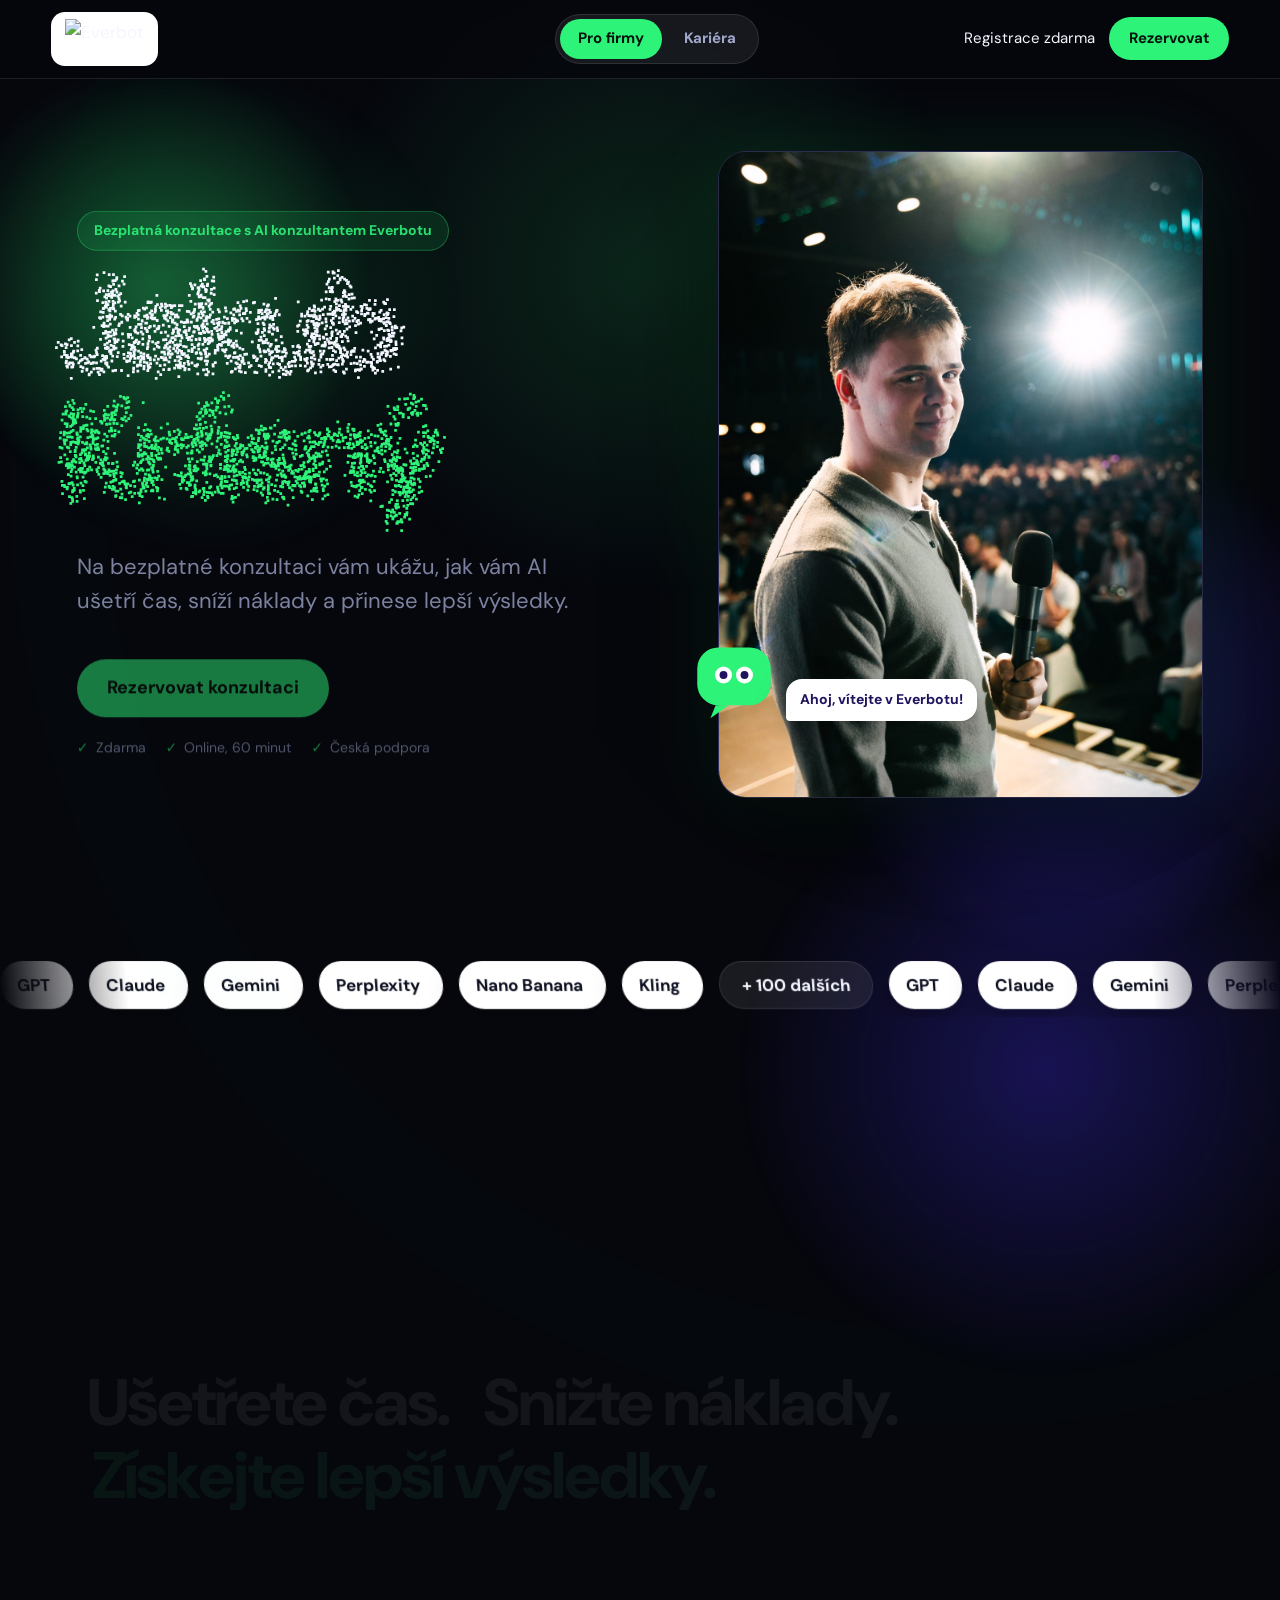
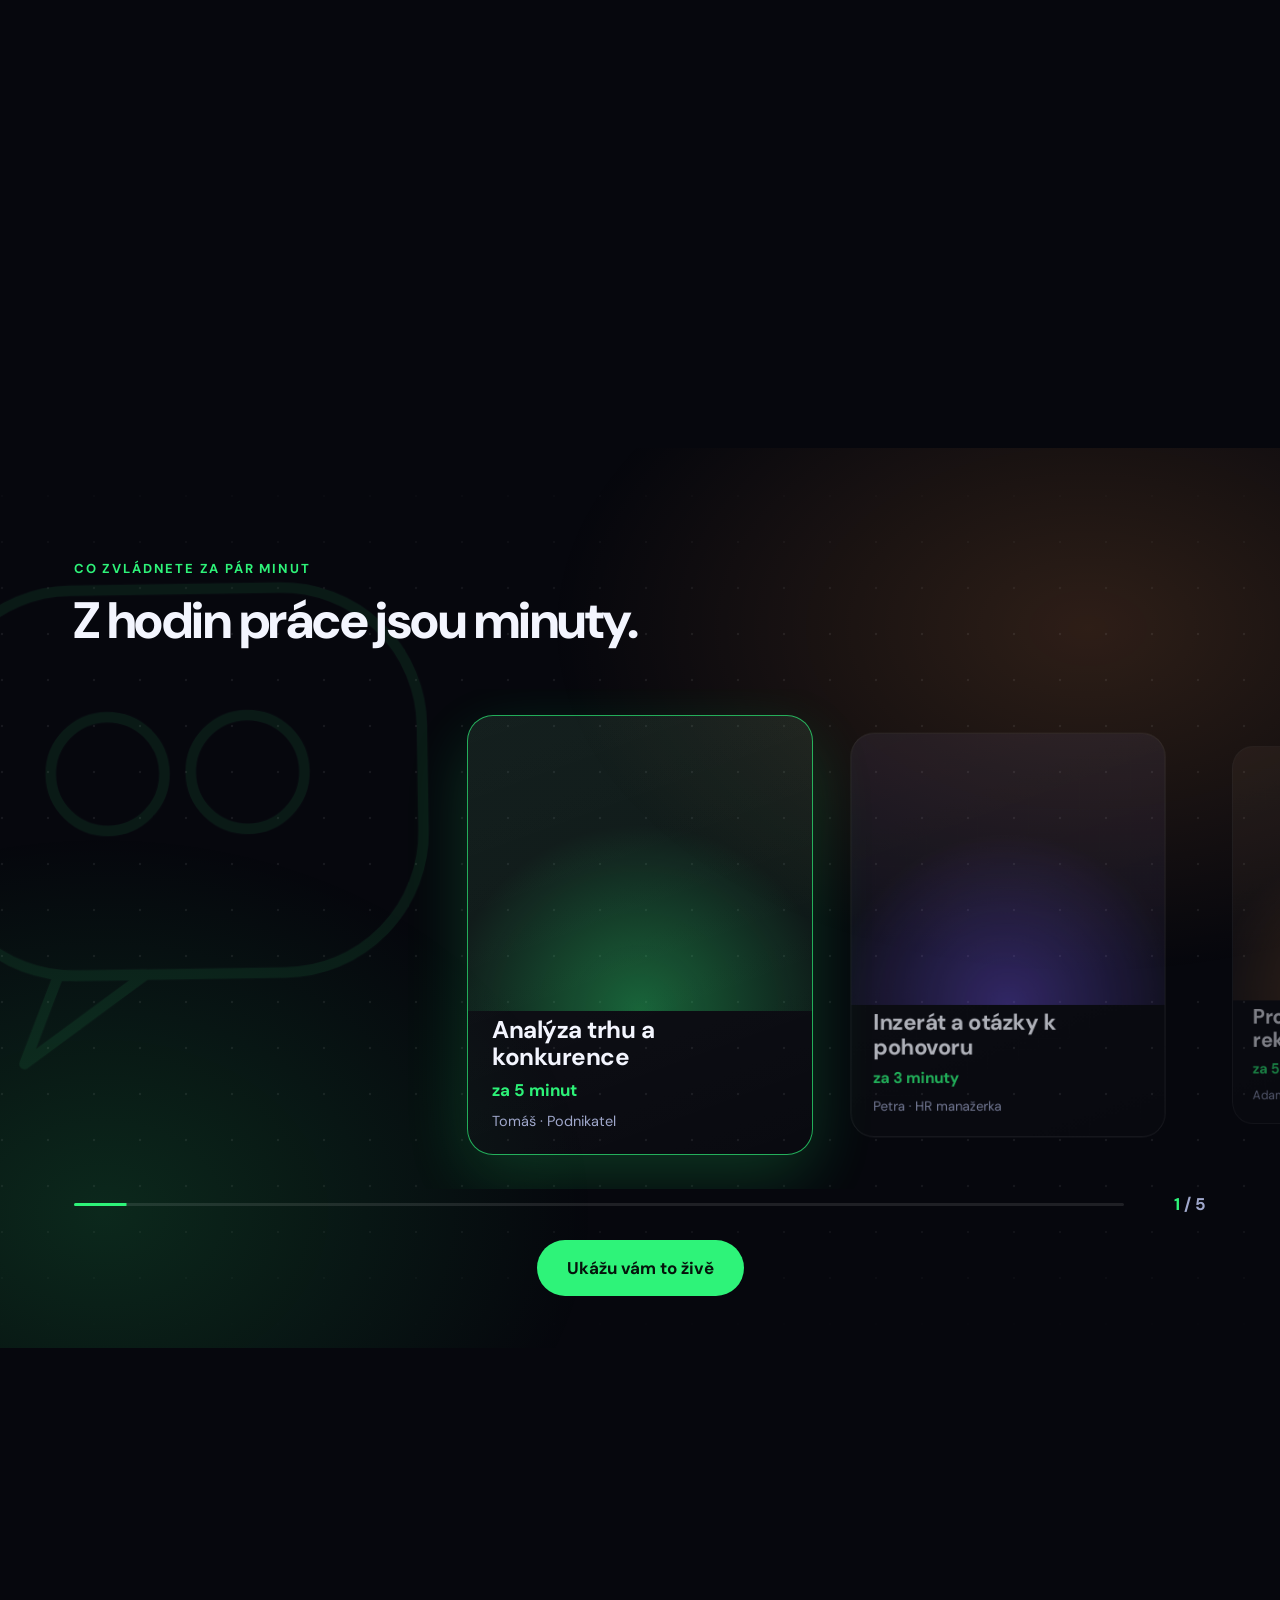
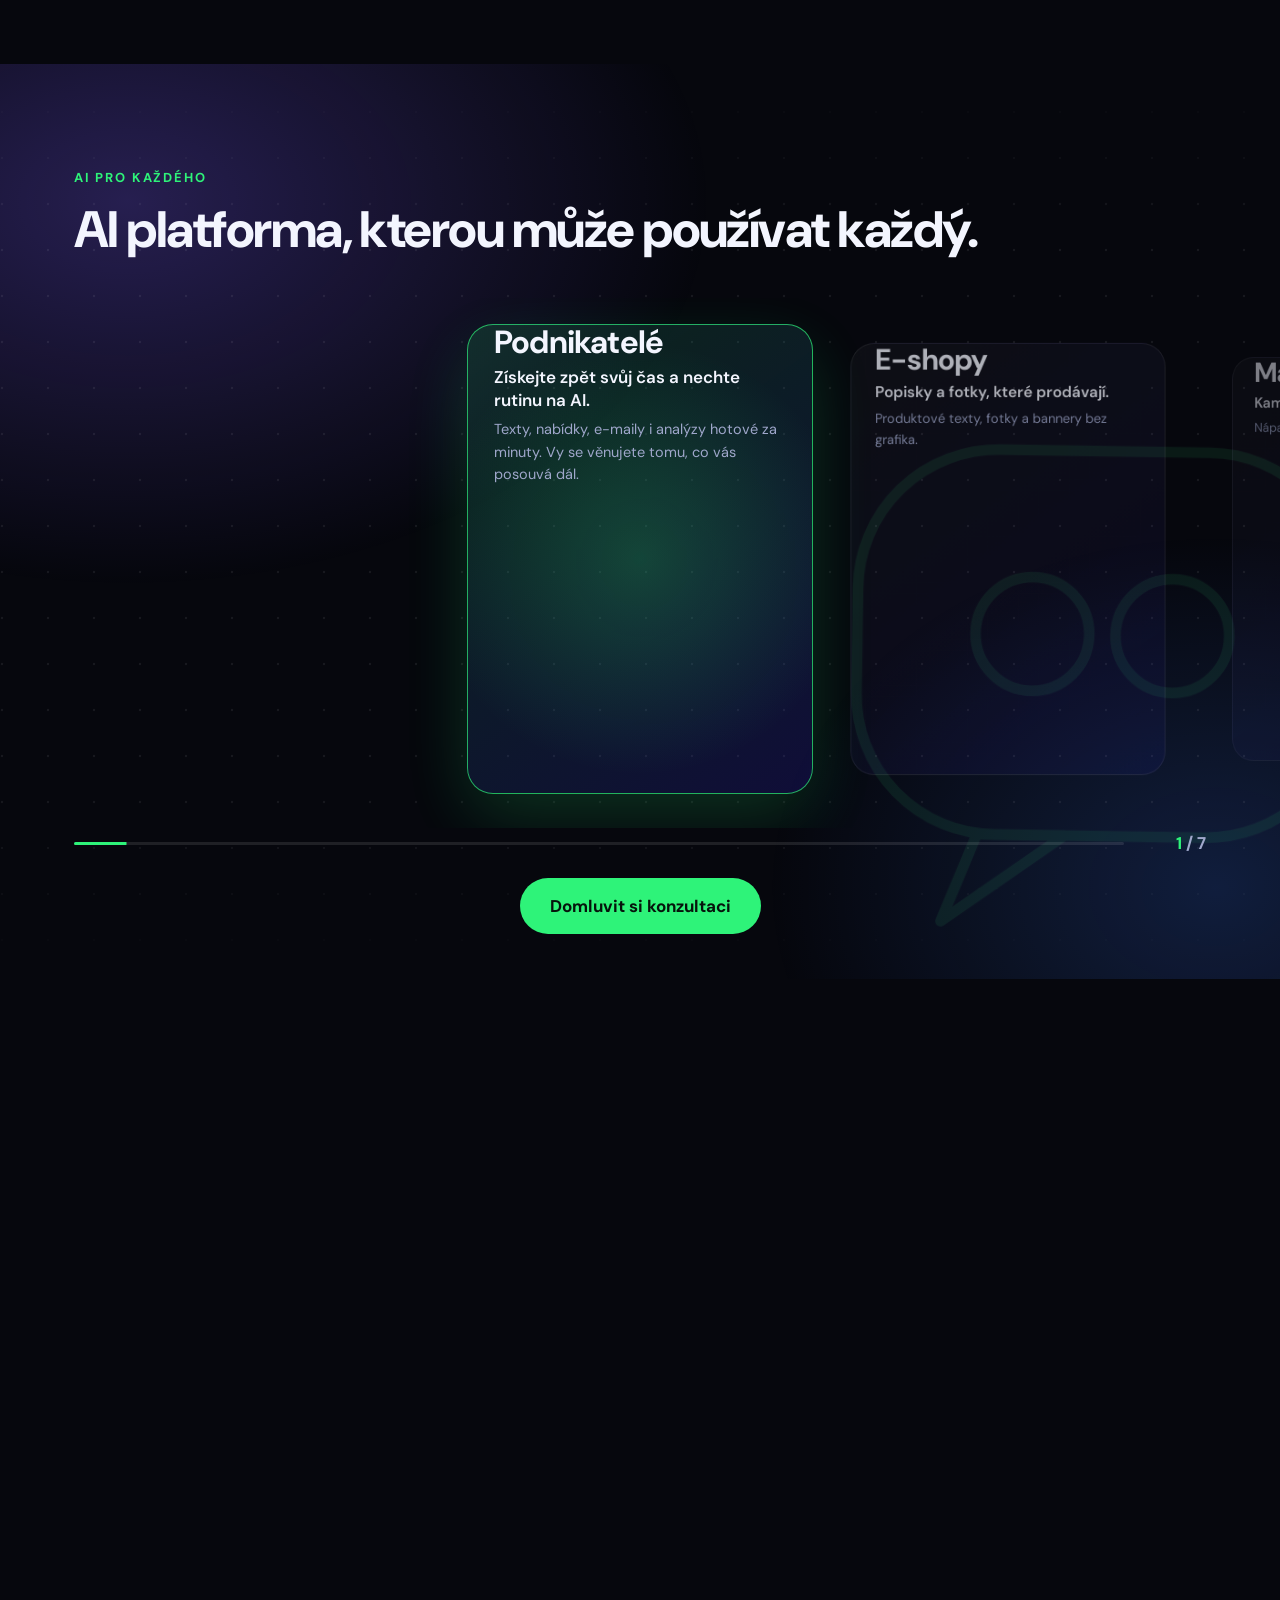
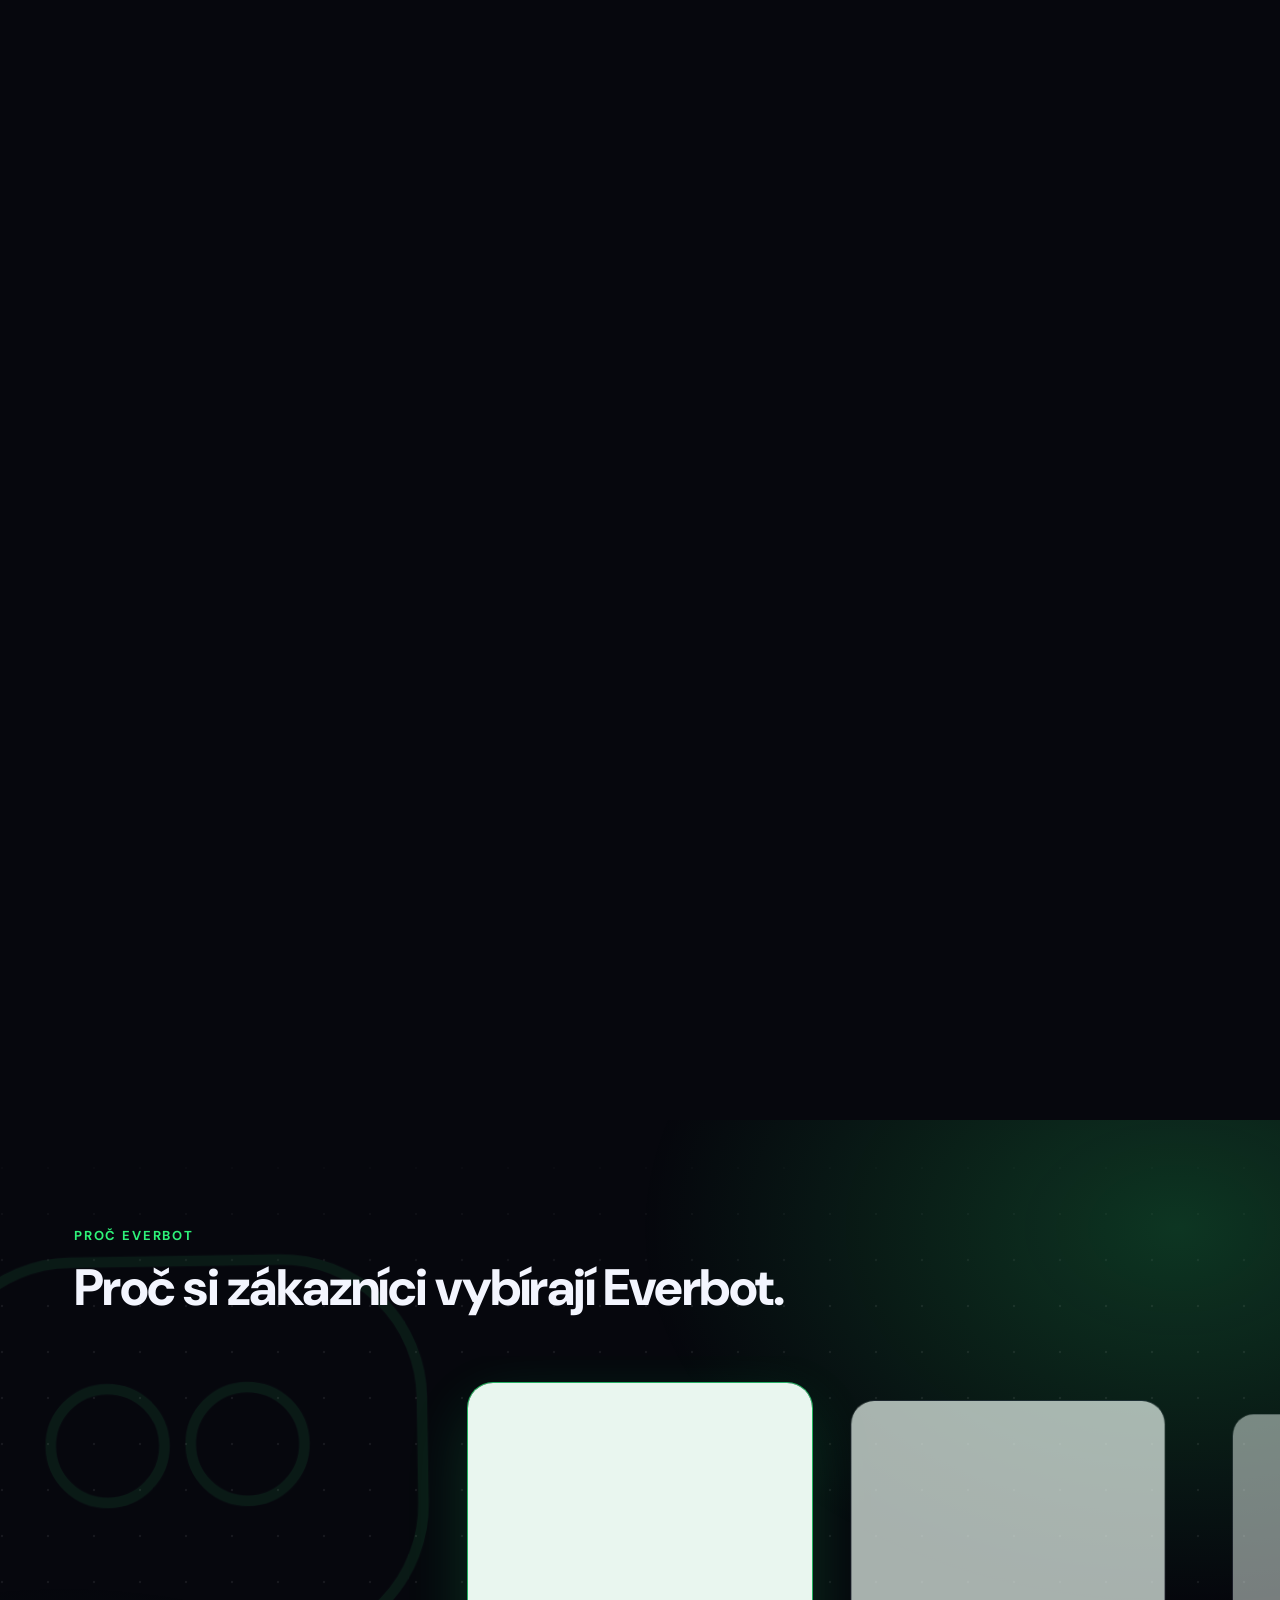
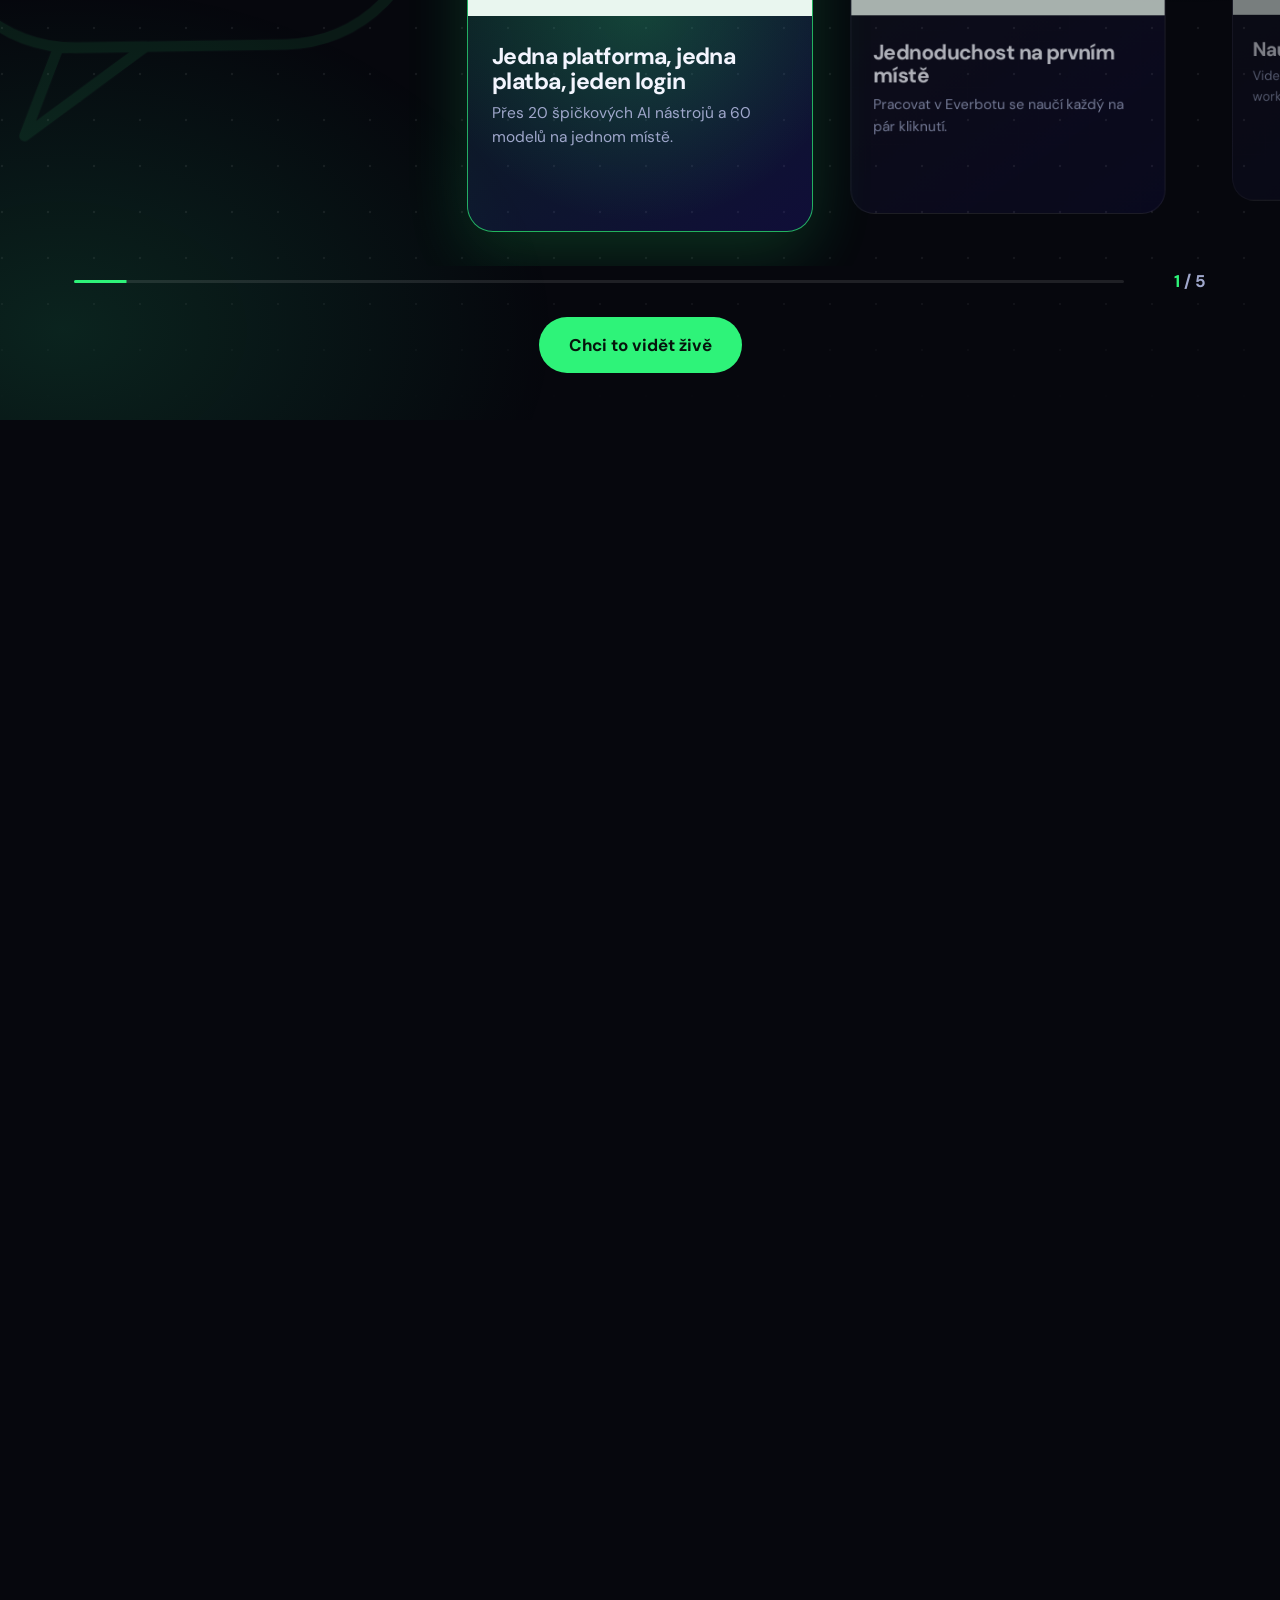
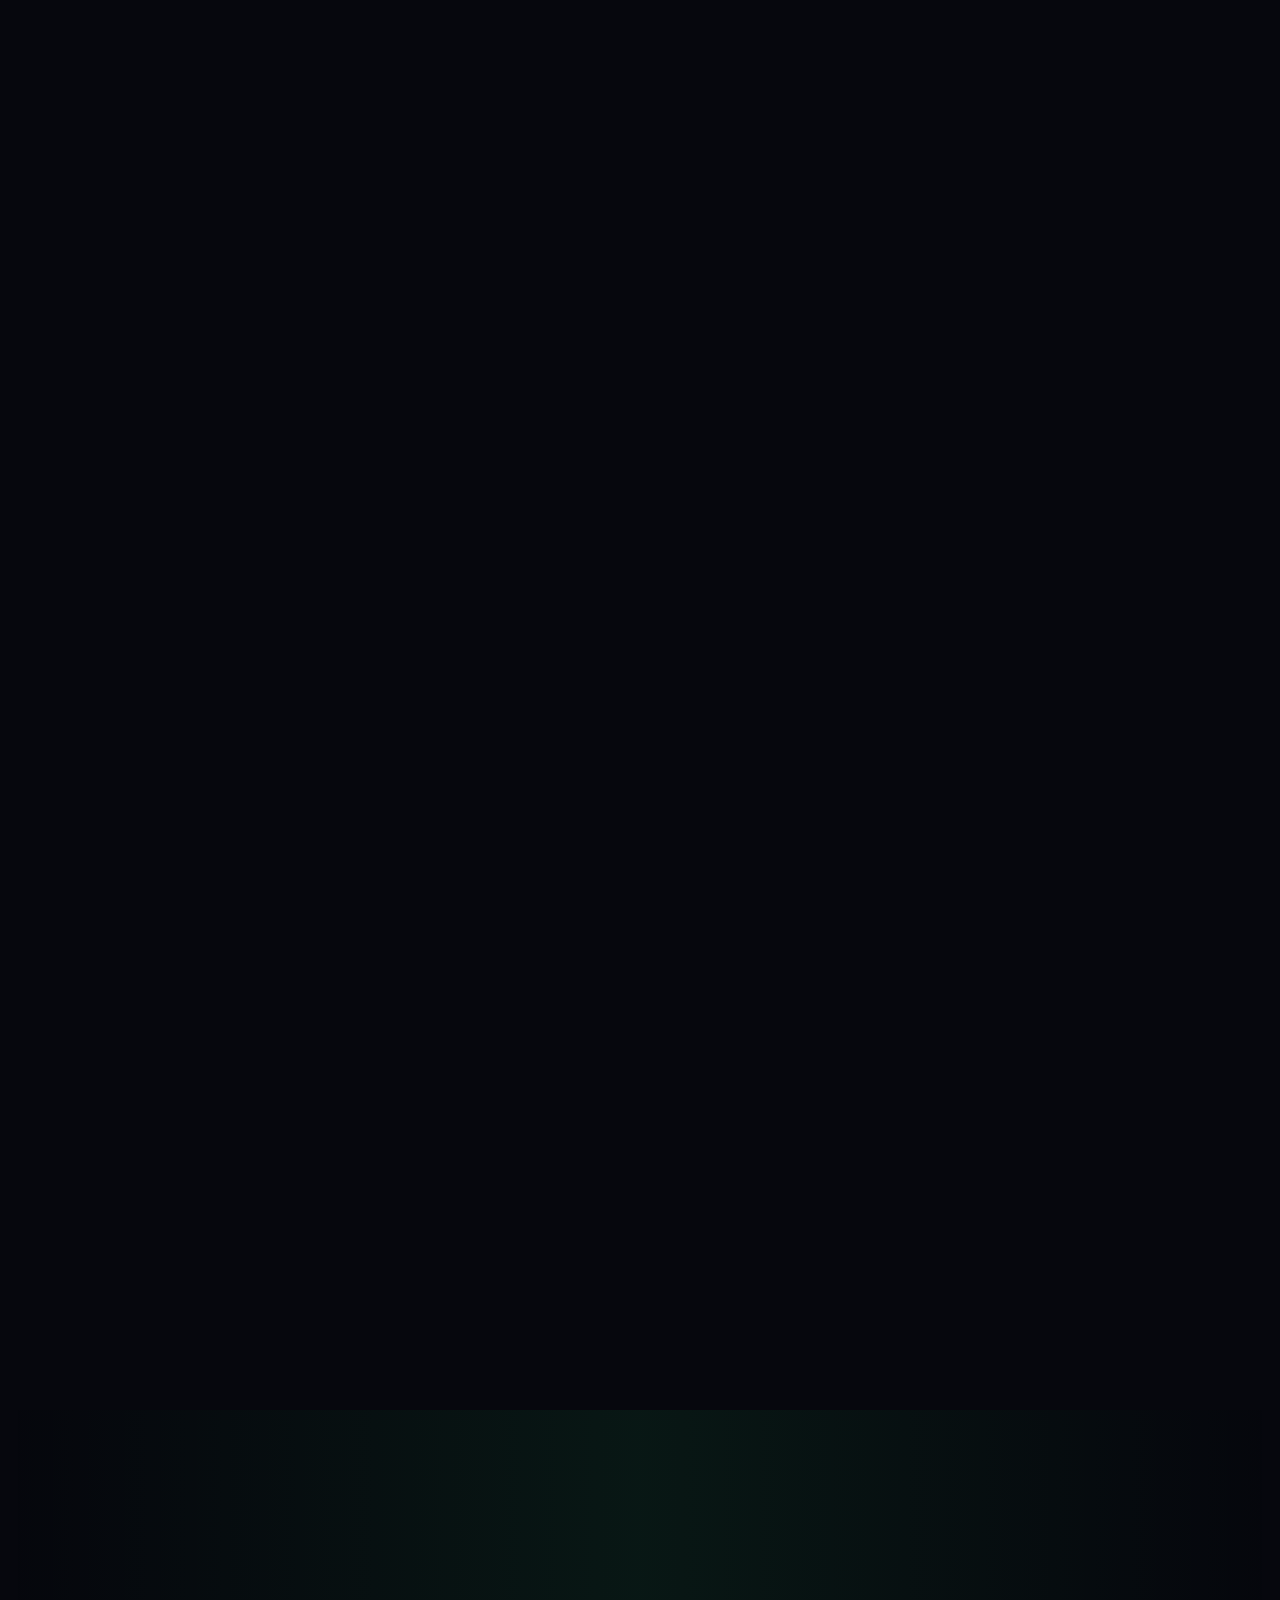
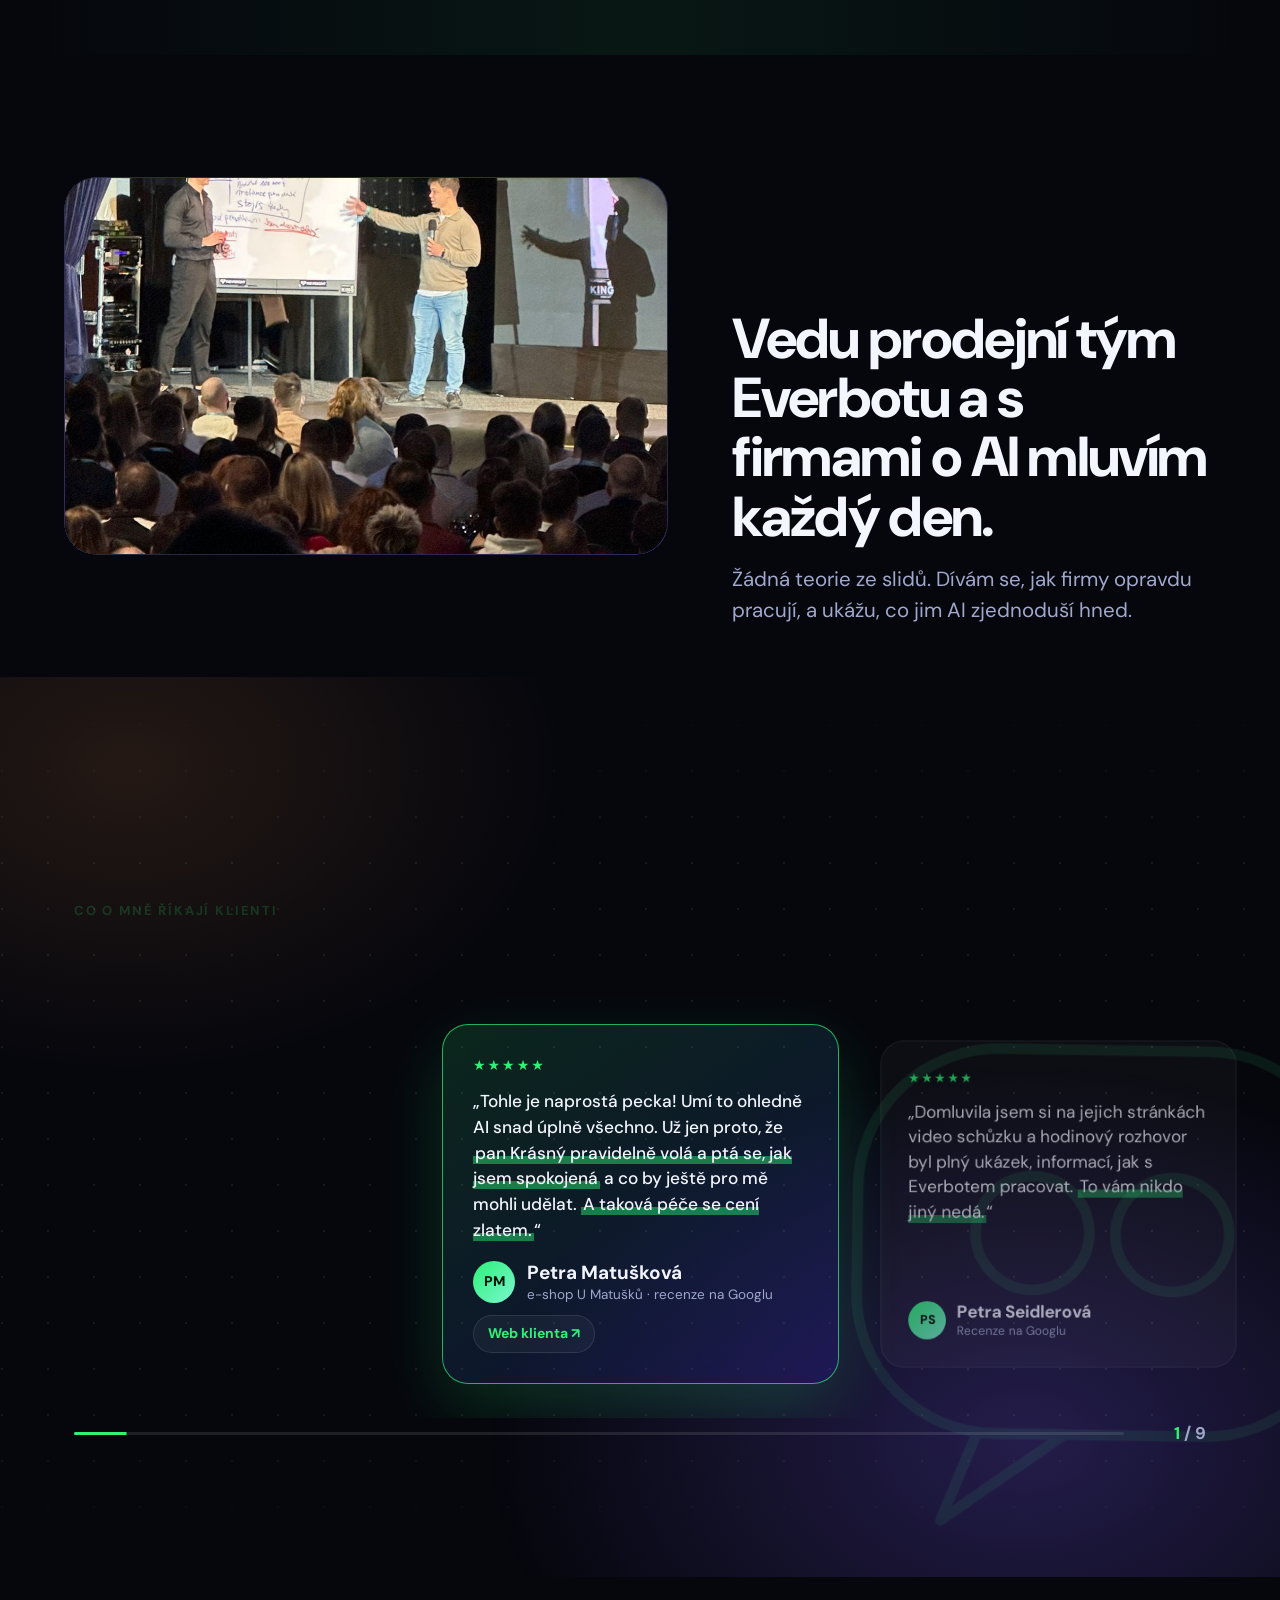
==== index.html @ e1b6919c "AI úvodní efekty: 3 přepracován (terminál + difuze fotky), nové 4 (prompt + streamování) a 5 (neuron" ====
<!doctype html>
<html lang="cs">
<head>
<script>document.documentElement.className="js"+(matchMedia("(prefers-reduced-motion: reduce)").matches?"":" fx");setTimeout(function(){var d=document.documentElement;if(d.classList.contains("fx")&&!d.classList.contains("fx-ok")){d.classList.add("fx-done");var h=document.querySelector(".hero");h&&h.classList.add("nm-on")}},7000)</script>
<meta charset="utf-8">
<meta name="viewport" content="width=device-width,initial-scale=1">
<title>Jakub Krásný – AI konzultant | Everbot</title>
<meta name="description" content="Bezplatná hodinová online konzultace o využití AI. Jakub Krásný, AI konzultant Everbot.">
<link rel="preconnect" href="https://fonts.googleapis.com">
<link href="https://fonts.googleapis.com/css2?family=DM+Sans:opsz,wght@9..40,400;9..40,500;9..40,700;9..40,800&display=swap" rel="stylesheet">
<link rel="stylesheet" href="style.css?v=1792840269">
</head>
<body>
<div class="glow" id="glow"></div>
<div class="bgorb bg1"></div><div class="bgorb bg2"></div>
<header class="nav">
  <span class="brand"><span class="logo-pill"><img src="https://cdn.prod.website-files.com/687a7aa5675f8808a9abb066/6a19b7c041368805d1714b89_Group%2015725.svg" alt="Everbot" height="40"></span></span>
  <nav class="tabs" aria-label="Sekce webu"><a class="on" href="./">Pro firmy</a><a href="nabor/">Kariéra</a></nav>
  <a class="link-nav" href="https://app.everbot.ai/register" target="_blank" rel="noopener">Registrace zdarma</a><a class="btn btn-sm" href="#rezervace">Rezervovat</a>
</header>

<main>
<section class="hero" id="hero">
  <div class="orb o1"></div><div class="orb o2"></div>
  <div class="hero-text">
    <p class="pill" data-r>Bezplatná konzultace s AI konzultantem Everbotu</p>
    <h1 data-r>Jakub <span class="g">Krásný</span></h1>
    <p class="lead" data-r>Na bezplatné konzultaci vám ukážu, jak vám AI ušetří čas, sníží náklady a přinese lepší výsledky.</p>
    <div data-r><a class="btn" href="#rezervace">Rezervovat konzultaci</a><ul class="checks"><li>Zdarma</li><li>Online, 60 minut</li><li>Česká podpora</li></ul></div>
  </div>
  <div class="hero-photo" id="heroPhoto">
    <div class="mascot" id="mascot" aria-hidden="true">
      <svg viewBox="0 0 64 64" width="84" height="84"><rect x="4" y="8" width="56" height="44" rx="16" fill="#2ef379"/><path d="M18 52 L14 62 L28 52Z" fill="#2ef379"/><circle class="eye" cx="24" cy="29" r="6.5" fill="#fff"/><circle class="eye" cx="40" cy="29" r="6.5" fill="#fff"/><circle class="pupil" cx="24" cy="29" r="3" fill="#1d135e"/><circle class="pupil" cx="40" cy="29" r="3" fill="#1d135e"/></svg>
      <span class="bubble">Ahoj, vítejte v Everbotu!</span>
    </div>
    <div class="ph"><img src="img/jakub-1.jpg" alt="Jakub Krásný na pódiu" onerror="this.parentNode.classList.add('empty')"></div>
  </div>
  <div class="scroll-cue">Scrolluj</div>
</section>

<section class="models" aria-label="Modely v Everbotu">
  <p>Everbot obsahuje:</p>
  <div class="track"><div class="row"><span class="mdl"><img src="https://cdn.prod.website-files.com/687a7aa5675f8808a9abb066/6a623eb193c05d6c05475805_ic-gpt.svg" alt="" height="26" loading="lazy" onerror="this.remove()">GPT</span><span class="mdl"><img src="https://cdn.prod.website-files.com/687a7aa5675f8808a9abb066/6a623eb1ddeedac0aad316fe_ic-claude.svg" alt="" height="26" loading="lazy" onerror="this.remove()">Claude</span><span class="mdl"><img src="https://cdn.prod.website-files.com/687a7aa5675f8808a9abb066/6a623eb132645e127e714ce6_ic-gemini.svg" alt="" height="26" loading="lazy" onerror="this.remove()">Gemini</span><span class="mdl"><img src="https://cdn.prod.website-files.com/687a7aa5675f8808a9abb066/6a623eb232645e127e714cfd_ic-perplexity.svg" alt="" height="26" loading="lazy" onerror="this.remove()">Perplexity</span><span class="mdl"><img src="https://cdn.prod.website-files.com/687a7aa5675f8808a9abb066/6a84a68b9a287322be4f75ae_v32-ic-nano-banana.avif" alt="" height="26" loading="lazy" onerror="this.remove()">Nano Banana</span><span class="mdl"><img src="https://cdn.prod.website-files.com/687a7aa5675f8808a9abb066/6a84a68b9a287322be4f75d8_v32-ic-kling.png" alt="" height="26" loading="lazy" onerror="this.remove()">Kling</span><span class="mdl more">+ 100 dalších</span><span class="mdl"><img src="https://cdn.prod.website-files.com/687a7aa5675f8808a9abb066/6a623eb193c05d6c05475805_ic-gpt.svg" alt="" height="26" loading="lazy" onerror="this.remove()">GPT</span><span class="mdl"><img src="https://cdn.prod.website-files.com/687a7aa5675f8808a9abb066/6a623eb1ddeedac0aad316fe_ic-claude.svg" alt="" height="26" loading="lazy" onerror="this.remove()">Claude</span><span class="mdl"><img src="https://cdn.prod.website-files.com/687a7aa5675f8808a9abb066/6a623eb132645e127e714ce6_ic-gemini.svg" alt="" height="26" loading="lazy" onerror="this.remove()">Gemini</span><span class="mdl"><img src="https://cdn.prod.website-files.com/687a7aa5675f8808a9abb066/6a623eb232645e127e714cfd_ic-perplexity.svg" alt="" height="26" loading="lazy" onerror="this.remove()">Perplexity</span><span class="mdl"><img src="https://cdn.prod.website-files.com/687a7aa5675f8808a9abb066/6a84a68b9a287322be4f75ae_v32-ic-nano-banana.avif" alt="" height="26" loading="lazy" onerror="this.remove()">Nano Banana</span><span class="mdl"><img src="https://cdn.prod.website-files.com/687a7aa5675f8808a9abb066/6a84a68b9a287322be4f75d8_v32-ic-kling.png" alt="" height="26" loading="lazy" onerror="this.remove()">Kling</span><span class="mdl more">+ 100 dalších</span></div></div>
</section>

<section class="scene pin" id="demo">
  <div class="pin-inner">
    <p class="eyebrow">Bezplatná konzultace</p>
    <h2 class="big"><span class="w">Ušetřete čas.</span> <span class="w">Snižte náklady.</span> <span class="w g">Získejte lepší výsledky.</span></h2>
    <div class="steps">
      <div class="step"><b>1</b><p>Probereme, čím se zabýváte a kde ztrácíte nejvíc času, peněz nebo výsledků.</p></div>
      <div class="step"><b>2</b><p>Živě vám ukážu, jak vám s tím AI pomůže: texty, obrázky, videa, hlas, překlady i výzkum, vše na jednom místě.</p></div>
      <div class="step"><b>3</b><p>Odejdete s jasným plánem, jak AI využít hned od dalšího dne, aby vám šetřila čas, snižovala náklady a zlepšovala výsledky.</p></div>
    </div>
  </div>
</section>

<section class="scene railsec uses" id="vysledky">
  <p class="eyebrow">Co zvládnete za pár minut</p>
  <h2>Z hodin práce jsou minuty.</h2>
  <div class="rtrack" id="usetrack"><article class="uc c-g" role="button" tabindex="0"><div class="ucimg"><img src="https://cdn.prod.website-files.com/687a7aa5675f8808a9abb066/6abab0cd6aa280006823cd64_eh2-screen-1.webp" alt="" loading="lazy" onerror="this.remove()"></div><h3>Analýza trhu a konkurence</h3><b>za 5 minut</b><p>Tomáš · Podnikatel</p></article><article class="uc c-p" role="button" tabindex="0"><div class="ucimg"><img src="https://cdn.prod.website-files.com/687a7aa5675f8808a9abb066/6abab0cf27f2e1823439f0b8_eh2-screen-2.webp" alt="" loading="lazy" onerror="this.remove()"></div><h3>Inzerát a otázky k pohovoru</h3><b>za 3 minuty</b><p>Petra · HR manažerka</p></article><article class="uc c-o" role="button" tabindex="0"><div class="ucimg"><img src="https://cdn.prod.website-files.com/687a7aa5675f8808a9abb066/6abab0d1d175fcf5e5d8efab_eh2-screen-3.webp" alt="" loading="lazy" onerror="this.remove()"></div><h3>Profesionální video reklama</h3><b>za 5 minut</b><p>Adam · Marketér</p></article><article class="uc c-g" role="button" tabindex="0"><div class="ucimg"><img src="https://cdn.prod.website-files.com/687a7aa5675f8808a9abb066/6abab0d48d693b882bea5f8e_eh2-screen-4.webp" alt="" loading="lazy" onerror="this.remove()"></div><h3>Nabídka pro klienta</h3><b>za 2 minuty</b><p>Kateřina · Obchodní manažer</p></article><article class="uc c-p" role="button" tabindex="0"><div class="ucimg"><img src="https://cdn.prod.website-files.com/687a7aa5675f8808a9abb066/6abab0d6ac38fa2c1f01615c_eh2-screen-5.webp" alt="" loading="lazy" onerror="this.remove()"></div><h3>Zápis a úkoly z porady</h3><b>za 30 sekund</b><p>Martin · Provozní ředitel</p></article></div>
  <div class="cta"><a class="btn" href="#rezervace">Ukážu vám to živě</a></div>
</section>

<section class="scene railsec aud" id="pro-koho">
  <p class="eyebrow">AI pro každého</p>
  <h2>AI platforma, kterou může používat každý.</h2>
  <div class="rtrack bento" id="bento"><div class="bt b1" role="button" tabindex="0"><div class="btimg c-g"><img src="https://cdn.prod.website-files.com/687a7aa5675f8808a9abb066/6abacf87a2cbecbc79a94347_ep2-pd1-v3.webp" alt="" loading="lazy" onerror="this.parentNode.remove()"></div><h3>Podnikatelé</h3><b>Získejte zpět svůj čas a nechte rutinu na AI.</b><p>Texty, nabídky, e-maily i analýzy hotové za minuty. Vy se věnujete tomu, co vás posouvá dál.</p></div><div class="bt " role="button" tabindex="0"><div class="btimg c-p"><img src="https://cdn.prod.website-files.com/687a7aa5675f8808a9abb066/6abacf8b8cf1fdfbedfd59b4_ep2-pd2-v3.webp" alt="" loading="lazy" onerror="this.parentNode.remove()"></div><h3>E-shopy</h3><b>Popisky a fotky, které prodávají.</b><p>Produktové texty, fotky a bannery bez grafika.</p></div><div class="bt " role="button" tabindex="0"><div class="btimg c-o"><img src="https://cdn.prod.website-files.com/687a7aa5675f8808a9abb066/6abacf8d54fbad6bdb3279e9_ep2-pd3-v3.webp" alt="" loading="lazy" onerror="this.parentNode.remove()"></div><h3>Marketéři</h3><b>Kampaně 10× rychleji.</b><p>Nápady, texty i vizuály na jednom místě.</p></div><div class="bt " role="button" tabindex="0"><div class="btimg c-b"><img src="https://cdn.prod.website-files.com/687a7aa5675f8808a9abb066/6abacf8f1fc31e8681b147c2_ep2-pd4-v3.webp" alt="" loading="lazy" onerror="this.parentNode.remove()"></div><h3>Freelanceři</h3><b>Více zakázek, menší úsilí.</b><p>Prémiová kvalita bez nocí u počítače.</p></div><div class="bt " role="button" tabindex="0"><div class="btimg c-g"><img src="https://cdn.prod.website-files.com/687a7aa5675f8808a9abb066/6abacf92ea4e20d4c9525688_ep2-pd5-v3.webp" alt="" loading="lazy" onerror="this.parentNode.remove()"></div><h3>Tvůrci obsahu</h3><b>Nekonečná inspirace.</b><p>Videa, podcasty a příspěvky na sítě.</p></div><div class="bt b6" role="button" tabindex="0"><div class="btimg c-p"><img src="https://cdn.prod.website-files.com/687a7aa5675f8808a9abb066/6abacf97f75cd11af1db2c07_ep2-pd7-v3.webp" alt="" loading="lazy" onerror="this.parentNode.remove()"></div><h3>Města a obce</h3><b>Komunikujte s lidmi rychle, i s malým týmem.</b><p>Fungujte jako profesionální úřad bez nových lidí.</p></div><div class="bt b7" role="button" tabindex="0"><div class="btimg c-o"><img src="https://cdn.prod.website-files.com/687a7aa5675f8808a9abb066/6abacf9ac68cabe4b725e756_ep2-pd8-v3.webp" alt="" loading="lazy" onerror="this.parentNode.remove()"></div><h3>Vzdělávání</h3><b>Čas na žáky, ne na přípravu.</b><p>Materiály, testy a prezentace hotové během chvíle.</p></div></div>
  <div class="cta"><a class="btn" href="#rezervace">Domluvit si konzultaci</a></div>
</section>

<section class="scene railsec why" id="proc">
  <p class="eyebrow">Proč Everbot</p>
  <h2>Proč si zákazníci vybírají Everbot.</h2>
  <div class="rtrack why-grid" id="stack"><div class="sc" role="button" tabindex="0" style="--i:0"><div class="scimg"><img src="https://cdn.prod.website-files.com/687a7aa5675f8808a9abb066/6a95e7df9ae4cbf63b7cebb6_VyhodaSlider_1.webp" alt="" loading="lazy" onerror="this.remove()"></div><div><h3>Jedna platforma, jedna platba, jeden login</h3><p>Přes 20 špičkových AI nástrojů a 60 modelů na jednom místě.</p></div></div><div class="sc" role="button" tabindex="0" style="--i:1"><div class="scimg"><img src="https://cdn.prod.website-files.com/687a7aa5675f8808a9abb066/6a95e7dfa61d4220c78a2618_VyhodaSlider_2.webp" alt="" loading="lazy" onerror="this.remove()"></div><div><h3>Jednoduchost na prvním místě</h3><p>Pracovat v Everbotu se naučí každý na pár kliknutí.</p></div></div><div class="sc" role="button" tabindex="0" style="--i:2"><div class="scimg"><img src="https://cdn.prod.website-files.com/687a7aa5675f8808a9abb066/6a95e7dfafd1ba9f5c401e16_VyhodaSlider_3.webp" alt="" loading="lazy" onerror="this.remove()"></div><div><h3>Naučíme vás AI používat</h3><p>Video návody, webináře a online živé workshopy s AI odborníky.</p></div></div><div class="sc" role="button" tabindex="0" style="--i:3"><div class="scimg"><img src="https://cdn.prod.website-files.com/687a7aa5675f8808a9abb066/6a95e7dfcec65b331a978b6a_VyhodaSlider_4.webp" alt="" loading="lazy" onerror="this.remove()"></div><div><h3>Ušetříte desítky hodin měsíčně</h3><p>Everbot vyřeší během minut to, co by vám trvalo hodiny.</p></div></div><div class="sc" role="button" tabindex="0" style="--i:4"><div class="scimg"><img src="https://cdn.prod.website-files.com/687a7aa5675f8808a9abb066/6a95e7dfa5f74627b635d945_VyhodaSlider_5.webp" alt="" loading="lazy" onerror="this.remove()"></div><div><h3>Česká zákaznická podpora</h3><p>Přístup k podpoře na e-mailu a telefonu.</p></div></div></div>
  <div class="cta"><a class="btn" href="#rezervace">Chci to vidět živě</a></div>
  
</section>

<section class="scene statsec">
  <div class="stats">
    <div><b data-n="30000" data-s="+">30 000+</b><span>uživatelů</span></div>
    <div><b data-n="30" data-s="+ hodin">30+ hodin</b><span>ušetřených za měsíc</span></div>
    <div><b data-n="25" data-s=" %">25 %</b><span>snížení nákladů</span></div>
    <div><b data-n="3" data-s="× rychlejší">3× rychlejší</b><span>tvorba obsahu</span></div>
    <div><b data-n="100" data-s="+">100+</b><span>integrovaných AI nástrojů</span></div>
  </div>
</section>

<section class="scene stage">
  <div class="stage-wrap">
    <div class="ph wide"><img src="img/jakub-2.jpg" alt="Jakub Krásný přednáší" onerror="this.parentNode.classList.add('empty')"></div>
    <div class="stage-text">
      <p class="eyebrow">Proč já</p>
      <h2>Vedu prodejní tým Everbotu a s firmami o AI mluvím každý den.</h2>
      <p>Žádná teorie ze slidů. Dívám se, jak firmy opravdu pracují, a ukážu, co jim AI zjednoduší hned.</p>
    </div>
  </div>
</section>

<section class="scene railsec reviews" id="recenze">
  <p class="eyebrow">Co o mně říkají klienti</p>
  <h2>Zákazníci mi věří. A volám jim sám.</h2>
  <div class="rtrack" id="rvtrack"><article class="card hl"><div class="stars">★★★★★</div><blockquote>„Tohle je naprostá pecka! Umí to ohledně AI snad úplně všechno. Už jen proto, že <mark>pan Krásný pravidelně volá a ptá se, jak jsem spokojená</mark> a co by ještě pro mě mohli udělat. <mark>A taková péče se cení zlatem.</mark>“</blockquote><div class="rhead"><span class="av">PM</span><h3>Petra Matušková<small>e-shop U Matušků · recenze na Googlu</small></h3></div><div class="links"><a href="https://www.umatusku.cz/" target="_blank" rel="noopener">Web klienta ↗</a></div></article><article class="card "><div class="stars">★★★★★</div><p>„Domluvila jsem si na jejich stránkách video schůzku a hodinový rozhovor byl plný ukázek, informací, jak s Everbotem pracovat. <mark>To vám nikdo jiný nedá.</mark>“</p><div class="rhead"><span class="av">PS</span><h3>Petra Seidlerová<small>Recenze na Googlu</small></h3></div></article><article class="card"><div class="stars">★★★★★</div><div class="rhead"><span class="av">TA</span><h3>TMJ Aviation</h3></div><p>Everbot jim šetří čas při dohledávání předpisů, tvorbě dokumentů, směrnic a krátkých videí.</p><div class="links"><a href="https://tmj-aviation.cz/" target="_blank" rel="noopener">Web klienta ↗</a></div></article><article class="card"><div class="stars">★★★★★</div><div class="rhead"><span class="av">OK</span><h3>Ondřej Krenk</h3></div><p>„Velice děkuji Jakubovi Krásnému za spolupráci. <mark>Vždy když je potřeba, tak hned pomůže.</mark> S Everbotem jsem maximálně spokojen.“</p><div class="links"></div></article><article class="card "><div class="stars">★★★★★</div><p>„Everbot byl můj asi nejlepší nákup v IT za poslední rok. Marketing pod palcem pro pidi firmy. <mark>V podstatě jsem marketing začal dělat až s Everbotem.</mark>“</p><div class="rhead"><span class="av">RM</span><h3>Rostislav Marvan<small>Milota · Recenze na Googlu</small></h3></div></article><article class="card "><div class="stars">★★★★★</div><p>„Pro designéra je Everbot velkým pomocníkem – od inspirace po tvorbu textů a vizuálního obsahu. <mark>Výrazně šetří čas i náklady na produkci fotografií a videí.</mark>“</p><div class="rhead"><span class="av">PK</span><h3>Petra Kociánová<small>Designérka · Recenze na Googlu</small></h3></div></article><article class="card "><div class="stars">★★★★★</div><p>„Everbot používám cca 8 měsíců. Jsem velmi spokojen. <mark>Na jednom místě jsou k dispozici veškeré nejnovější AI modely.</mark>“</p><div class="rhead"><span class="av">DC</span><h3>Davído Cháb<small>ZpevTicha.cz · Recenze na Googlu</small></h3></div></article><article class="card "><div class="stars">★★★★★</div><p>„Službu Everbot využíváme každodenně a jsme v naší společnosti maximálně spokojeni.“</p><div class="rhead"><span class="av">LJ</span><h3>Lukáš J.<small>Recenze na Googlu</small></h3></div></article><article class="card "><div class="stars">★★★★★</div><p>„Everbot používám ve firmě nějakých 10 měsíců a naprostá spokojenost.“</p><div class="rhead"><span class="av">PP</span><h3>Peter Pokus<small>Recenze na Googlu</small></h3></div></article></div>
</section>

<section class="scene reviews2">
  <p class="eyebrow sub-eyebrow">A co říkají o Everbotu</p>
  <div class="score"><span class="num">4,7</span><span class="of">/ 5</span><span class="sl">průměrné hodnocení uživatelů na everbot.ai</span></div>
  <div class="bigs"><p class="bigs-t">Everbotu důvěřují i velké značky</p><div class="bigrow"><span>Kaufland</span><span>Hamleys</span><span>Shoptet</span><span>Raynet</span><span>Adastra</span><span>Ferrit</span><span>FV Studio</span></div></div>
<div class="results"><p class="bigs-t">Skutečné výsledky zákazníků Everbotu</p><div class="rgrid2">
<div class="story"><h3>Westlogic</h3><small>Adam Filip, COO</small><ul><li><b>3×</b> rychlejší tvorba obsahu</li><li><b>25 %</b> úspora nákladů</li><li><b>1 000+</b> popisků za 8 hodin</li><li><b>3 000+</b> hodin ušetřeno ročně</li></ul></div>
<div class="story"><h3>Fexi a Foa</h3><small>Ondřej Holubec, CSO</small><ul><li><b>16+</b> hodin ušetřeno týdně</li><li><b>40 %</b> nárůst produktivity</li></ul><p>„Everbota používám v podstatě každý den, šetří mi spoustu práce, energie a vlastně i financí v celém týmu.“</p></div>
</div></div>
  <div class="vgrid"><figure class="vc" data-yt="PRU7CXdiCJ4" role="button" tabindex="0" aria-label="Přehrát videorecenzi: Adam Filip"><div class="vthumb"><img src="https://i.ytimg.com/vi/PRU7CXdiCJ4/maxresdefault.jpg" alt="" loading="lazy" onerror="if(!this.dataset.f){this.dataset.f=1;this.src='https://i.ytimg.com/vi/PRU7CXdiCJ4/hqdefault.jpg'}"><span class="vplay"><svg viewBox="0 0 24 24" width="26" height="26"><path d="M8 5v14l11-7z" fill="currentColor"/></svg></span><span class="vtag">Videorecenze</span></div><div class="stars">★★★★★</div><blockquote>„Mým cílem nebo mým úkolem je neustálé zvyšování efektivity a produktivity celého provozu. Díky aplikaci Everbot, kterou používám, se mi to daří.“</blockquote><figcaption><img class="vav" src="https://cdn.prod.website-files.com/687a7aa5675f8808a9abb066/689520309ae9c2a4fca28ff0_Image-60.webp" alt="" loading="lazy" onerror="this.remove()"><span><b>Adam Filip</b><small>COO, Westlogic</small></span></figcaption></figure><figure class="vc" data-yt="Na2gHtR7MYc" role="button" tabindex="0" aria-label="Přehrát videorecenzi: Martin Tyšer"><div class="vthumb"><img src="https://i.ytimg.com/vi/Na2gHtR7MYc/maxresdefault.jpg" alt="" loading="lazy" onerror="if(!this.dataset.f){this.dataset.f=1;this.src='https://i.ytimg.com/vi/Na2gHtR7MYc/hqdefault.jpg'}"><span class="vplay"><svg viewBox="0 0 24 24" width="26" height="26"><path d="M8 5v14l11-7z" fill="currentColor"/></svg></span><span class="vtag">Videorecenze</span></div><div class="stars">★★★★★</div><blockquote>„Everbot vám prostě vyřeší jakýkoliv problém, doporučuji.“</blockquote><figcaption><img class="vav" src="https://cdn.prod.website-files.com/687a7aa5675f8808a9abb066/6895209e4ba1b1810fb216db_Image-60.webp" alt="" loading="lazy" onerror="this.remove()"><span><b>Martin Tyšer</b><small>Co-founder & CEO, Nastejnelodi.cz</small></span></figcaption></figure><figure class="vc" data-yt="FxjnScmvRxk" role="button" tabindex="0" aria-label="Přehrát videorecenzi: Jakub Fröhlich"><div class="vthumb"><img src="https://i.ytimg.com/vi/FxjnScmvRxk/maxresdefault.jpg" alt="" loading="lazy" onerror="if(!this.dataset.f){this.dataset.f=1;this.src='https://i.ytimg.com/vi/FxjnScmvRxk/hqdefault.jpg'}"><span class="vplay"><svg viewBox="0 0 24 24" width="26" height="26"><path d="M8 5v14l11-7z" fill="currentColor"/></svg></span><span class="vtag">Videorecenze</span></div><div class="stars">★★★★★</div><blockquote>„Nově můžu používat nástroj Everbot, děkuji za něj, protože mi opravdu šetří práci.“</blockquote><figcaption><img class="vav" src="https://cdn.prod.website-files.com/687a7aa5675f8808a9abb066/68952051c79bab35d4e81500_Image-60.webp" alt="" loading="lazy" onerror="this.remove()"><span><b>Jakub Fröhlich</b><small>Projektový manažer, Visibility</small></span></figcaption></figure><figure class="vc" data-yt="hnx1gMFQUGg" role="button" tabindex="0" aria-label="Přehrát videorecenzi: Ondřej Holubec"><div class="vthumb"><img src="https://i.ytimg.com/vi/hnx1gMFQUGg/maxresdefault.jpg" alt="" loading="lazy" onerror="if(!this.dataset.f){this.dataset.f=1;this.src='https://i.ytimg.com/vi/hnx1gMFQUGg/hqdefault.jpg'}"><span class="vplay"><svg viewBox="0 0 24 24" width="26" height="26"><path d="M8 5v14l11-7z" fill="currentColor"/></svg></span><span class="vtag">Videorecenze</span></div><div class="stars">★★★★★</div><blockquote>„Everbota používám v podstatě každý den, šetří mi spoustu práce, energie a vlastně i financí v celém týmu.“</blockquote><figcaption><img class="vav" src="https://cdn.prod.website-files.com/687a7aa5675f8808a9abb066/68952082f4d0ddd81c361eb4_Image-60.webp" alt="" loading="lazy" onerror="this.remove()"><span><b>Ondřej Holubec</b><small>CSO, e-shopy Fexi a Foa</small></span></figcaption></figure></div>
  <div class="vall"><div class="btn ghost" role="button" tabindex="0" data-yt="KYTKqFi8G7o">▶ Přehrát souhrn: proč zákazníci důvěřují Everbotu</div></div>
  <a class="link" href="https://everbot.ai/recenze" target="_blank" rel="noopener">Přečíst všechny recenze →</a>
</section>

<section class="scene railsec media" id="media">
  <p class="eyebrow">Everbot znáte z médií</p>
  <h2>O Everbotu se píše.</h2>
  <div class="rtrack mcards">
    <a class="mc hl" href="https://www.stream.cz/rozhovory-o-robotice/z-19-lidi-na-oddeleni-zbyli-jen-3-firma-usetrila-85-nakladu-diky-ai-65380244" target="_blank" rel="noopener"><div class="mimg mic"><span class="wave"><i></i><i></i><i></i><i></i><i></i><i></i><i></i><i></i><i></i></span><em>51 min</em></div><span class="tag">Podcast · Focus On · 51 min</span><h3>Firma ušetřila 85 % nákladů díky Everbotu</h3><p>Host: Roman Berglowiec</p><span class="more">Přehrát epizodu ↗</span></a>
    <a class="mc" href="https://forbes.cz/cesky-ai-start-up-everbot-ziskal-desitky-milionu-do-hry-vstupuje-miliardar-bouska/" target="_blank" rel="noopener"><div class="mimg"><img src="https://cdn.prod.website-files.com/687a7aa5675f8808a9abb066/69d6af893e84535d8a9db605_TopClanek.webp" alt="" loading="lazy" onerror="this.parentNode.remove()"></div><span class="tag">Forbes</span><h3>Český AI startup Everbot získal desítky milionů</h3><span class="more">Přečíst článek ↗</span></a>
    <a class="mc" href="https://cc.cz/jak-se-vyznat-v-modelech-umele-inteligence-startup-nabizi-reseni-a-nabira-desitky-milionu-korun/" target="_blank" rel="noopener"><div class="mimg"><img src="https://cdn.prod.website-files.com/687a7aa5675f8808a9abb066/69d6ab3254f3e7a6c5809c70_Crunch-Img_Clanek.webp" alt="" loading="lazy" onerror="this.parentNode.remove()"></div><span class="tag">CzechCrunch</span><h3>Jak se vyznat v modelech umělé inteligence?</h3><span class="more">Přečíst článek ↗</span></a>
    <a class="mc" href="https://www.chip.cz/novinky/everbot-ceska-ai" target="_blank" rel="noopener"><div class="mimg"><img src="https://cdn.prod.website-files.com/687a7aa5675f8808a9abb066/69d6ab3132cf56f1e8a612c3_casopis-img.webp" alt="" loading="lazy" onerror="this.parentNode.remove()"></div><span class="tag">Časopis CHIP</span><h3>Nová česká platforma je lepší než Perplexity</h3><span class="more">Přečíst článek ↗</span></a>
    <a class="mc" href="https://www.hrot24.cz/clanek/everbot-investice-fazole-ventures-expanze-HuWBt" target="_blank" rel="noopener"><div class="mimg"><img src="https://cdn.prod.website-files.com/687a7aa5675f8808a9abb066/69d6ab3003232ba353aac155_hrot24.webp" alt="" loading="lazy" onerror="this.parentNode.remove()"></div><span class="tag">HROT24</span><h3>Největší česká AI platforma Everbot expanduje do Evropy</h3><span class="more">Přečíst článek ↗</span></a>
  </div>
</section>

<section class="scene news" id="novinky">
  <p class="eyebrow">AI novinky z Everbotu</p>
  <h2>Co je u nás nového.</h2>
  <div class="ncards" id="ncards">
    <a class="nc" href="https://everbot.ai/novinky/everbot-v-zari-2026-nove-modely-jednodussi-tvorba-a-vice-moznosti-pro-vas-tym" target="_blank" rel="noopener"><small>14. 10. 2026</small><h3>Everbot v září 2026: nové modely, jednodušší tvorba a více možností pro váš tým</h3></a>
    <a class="nc" href="https://everbot.ai/novinky/nove-video-modely-v-everbotu-runway-aleph-2-0-a-seedance-2-0" target="_blank" rel="noopener"><small>11. 10. 2026</small><h3>Nové video modely v Everbotu: Runway Aleph 2.0 a Seedance 2.0</h3></a>
    <a class="nc" href="https://everbot.ai/novinky/vytvorte-si-chatbota-pro-web-a-nechte-ho-odpovidat-za-vas" target="_blank" rel="noopener"><small>4. 10. 2026</small><h3>Vytvořte si chatbota pro web a nechte ho odpovídat za vás</h3></a>
    <a class="nc" href="https://everbot.ai/novinky/nechte-sva-videa-promluvit-novy-ai-dabing-a-tvorba-dialogu" target="_blank" rel="noopener"><small>1. 10. 2026</small><h3>Nechte svá videa promluvit. Nový AI dabing a tvorba dialogů.</h3></a>
  </div>
  <a class="link" href="https://everbot.ai/novinky" target="_blank" rel="noopener">Všechny novinky →</a>
</section>

<section class="scene how">
  <p class="eyebrow">Jak rezervace funguje</p>
  <div class="steps three">
    <div class="step"><b>1</b><p>Vyberete si volný termín.</p></div>
    <div class="step"><b>2</b><p>Vyplníte jméno, firmu a IČO.</p></div>
    <div class="step"><b>3</b><p>Zavolám vám, doladíme detaily a schůzku potvrdím.</p></div>
  </div>
</section>

<section class="scene free" id="zdarma">
  <p class="eyebrow">Ještě před hovorem</p>
  <h2>Vyzkoušejte si Everbot zdarma.</h2>
  <p class="sub">Založte si registraci zdarma a pár věcí si projděte sami. Na konzultaci pak půjdeme hlouběji a rovnou k vašim potřebám.</p>
  <a class="btn" href="https://app.everbot.ai/register" target="_blank" rel="noopener">Registrace zdarma</a>
</section>

<section class="scene book" id="rezervace">
  <h2>Vyberte si termín</h2>
  <p class="sub">Konzultace je zdarma. Termín je závazný až po mém potvrzení, předtím vám zavolám.</p>
  <div class="cal-box">
    <iframe src="https://cal.com/jakub-krasny-yqwrbf/konzultace?embed=true&theme=dark&layout=month_view" title="Rezervace konzultace" loading="lazy"></iframe>
  </div>
  <p class="contact">Raději rovnou telefonem nebo e-mailem?<br><a href="tel:+420733173863">+420 733 173 863</a> · <a href="mailto:jakub.krasny@everbot.ai">jakub.krasny@everbot.ai</a></p>
</section>
</main>
<a class="fab" href="#rezervace">Rezervovat konzultaci</a>

<footer>
  <span>© Jakub Krásný · AI konzultant</span>
  <a href="https://everbot.ai" target="_blank" rel="noopener">everbot.ai</a>
</footer>

<script src="vendor/gsap.min.js?v=1792840269"></script>
<script src="vendor/ScrollTrigger.min.js?v=1792840269"></script>
<script src="fx.js?v=1792840269"></script>
<script src="main.js?v=1792840269"></script>
</body>
</html>
---- style.css ----
:root{--bg:#06070d;--bg2:#0d1020;--fg:#f4f6ff;--mut:#a0a8cc;--g:#2ef379;--g2:#2ef3a0;--card:rgba(255,255,255,.05);--bd:rgba(255,255,255,.1);--max:1180px}
*{box-sizing:border-box;margin:0}
html{scroll-behavior:smooth;scroll-padding-top:90px}
body{background:var(--bg);color:var(--fg);font-family:"DM Sans",system-ui,sans-serif;font-size:17px;line-height:1.55;overflow-x:hidden;-webkit-font-smoothing:antialiased}
a{color:inherit}
main{position:relative;z-index:1}

/* glow following cursor */
.glow{position:fixed;left:0;top:0;width:760px;height:760px;margin:-380px 0 0 -380px;pointer-events:none;z-index:0;transform:translate3d(50vw,30vh,0);background:radial-gradient(circle,rgba(46,243,121,.13),transparent 62%);will-change:transform}

/* nav */
.nav{position:fixed;top:0;left:0;right:0;z-index:30;display:flex;align-items:center;justify-content:flex-end;gap:18px;padding:12px max(16px,4vw);background:rgba(6,7,13,.8);backdrop-filter:blur(12px);-webkit-backdrop-filter:blur(12px);border-bottom:1px solid var(--bd)}
.brand{margin-right:auto}
.logo-pill{display:inline-flex;background:#fff;border-radius:14px;padding:7px 14px}
.logo-pill img{display:block;height:40px;width:auto}
.link-nav{text-decoration:none;color:var(--fg);font-size:15px}.link-nav:hover{color:var(--g)}
.btn{display:inline-block;background:var(--g);color:#06140c;font-weight:700;padding:15px 30px;border-radius:999px;text-decoration:none;transition:transform .3s cubic-bezier(.2,.8,.2,1),box-shadow .3s;will-change:transform}
.btn:hover{transform:translateY(-2px);box-shadow:0 12px 40px rgba(46,243,121,.4)}
.btn-sm{padding:10px 20px;font-size:15px}

/* type */
.eyebrow{color:var(--g);font-weight:700;letter-spacing:.14em;text-transform:uppercase;font-size:13px;margin-bottom:14px}
h1{font-size:clamp(52px,8.5vw,116px);line-height:.96;font-weight:800;letter-spacing:-.04em}
h2{font-size:clamp(30px,4vw,52px);line-height:1.1;font-weight:800;letter-spacing:-.03em;max-width:860px}
h2.big{font-size:clamp(34px,5.4vw,76px);line-height:1.05}
.g{background:linear-gradient(90deg,var(--g),#7cf7d0);-webkit-background-clip:text;background-clip:text;color:transparent}
.sub{color:var(--mut);margin:14px 0 34px;max-width:640px}
.link{display:inline-block;margin-top:34px;color:var(--g);text-decoration:none;font-weight:700}.link:hover{text-decoration:underline}

/* layout */
.scene{max-width:var(--max);margin:0 auto;padding:100px 24px}
.scene>h2{margin-bottom:8px}

/* hero */
.hero{min-height:100vh;display:grid;grid-template-columns:1.1fr .9fr;align-items:center;gap:48px;max-width:1320px;margin:0 auto;padding:120px 24px 70px;position:relative}
.orb{position:absolute;border-radius:50%;pointer-events:none;will-change:transform}
.o1{width:460px;height:460px;top:6%;left:-6%;background:radial-gradient(circle,rgba(46,243,121,.28),transparent 68%)}
.o2{width:560px;height:560px;bottom:-8%;right:-6%;background:radial-gradient(circle,rgba(58,43,214,.5),transparent 68%)}
.hero-text,.hero-photo{position:relative;z-index:1}
.pill{display:inline-block;background:rgba(46,243,121,.12);color:var(--g);border:1px solid rgba(46,243,121,.35);padding:8px 16px;border-radius:999px;font-weight:700;font-size:14px;margin-bottom:24px}
.lead{font-size:clamp(18px,1.8vw,22px);color:var(--mut);max-width:500px;margin:24px 0 32px}
.hero .btn{font-size:18px}
.checks{list-style:none;padding:0;display:flex;flex-wrap:wrap;gap:6px 20px;margin-top:20px;color:var(--mut);font-size:14px}
.checks li::before{content:"✓";color:var(--g);font-weight:800;margin-right:7px}
.hero-photo{perspective:1100px}
.ph{border-radius:28px;overflow:hidden;border:1px solid var(--bd);background:linear-gradient(135deg,var(--bg2),#1a1450);aspect-ratio:3/4;max-height:74vh;margin-left:auto;box-shadow:0 40px 100px rgba(0,0,0,.6),0 0 80px rgba(46,243,121,.12);will-change:transform}
.ph img{width:100%;height:100%;object-fit:cover;display:block}
.ph.empty img{display:none}
.ph.wide{aspect-ratio:16/10;max-height:none;margin:0}
.mascot{position:absolute;left:-26px;bottom:12%;z-index:3;display:flex;align-items:flex-end;gap:10px;animation:bob 4.5s ease-in-out infinite}
.bubble{background:#fff;color:#1d135e;font-weight:700;font-size:14px;padding:10px 14px;border-radius:16px 16px 16px 4px;white-space:nowrap;box-shadow:0 10px 30px rgba(0,0,0,.35)}
@keyframes bob{50%{transform:translateY(-10px)}}
.pupil{transition:transform .1s linear}
.scroll-cue{position:absolute;bottom:22px;left:50%;transform:translateX(-50%);color:var(--mut);font-size:12px;letter-spacing:.2em;text-transform:uppercase;text-align:center}
.scroll-cue::after{content:"";display:block;width:1px;height:34px;background:linear-gradient(var(--g),transparent);margin:10px auto 0}
.js .hero-text>*{opacity:0;transform:translateY(26px);animation:in 1s cubic-bezier(.2,.8,.2,1) forwards}
.js .hero-text>*:nth-child(1){animation-delay:.1s}.js .hero-text>*:nth-child(2){animation-delay:.22s}.js .hero-text>*:nth-child(3){animation-delay:.34s}.js .hero-text>*:nth-child(4){animation-delay:.46s}
.js .hero-photo{opacity:0;animation:in 1.2s .2s cubic-bezier(.2,.8,.2,1) forwards}
@keyframes in{to{opacity:1;transform:none}}

/* models marquee */
.models{text-align:center;padding:10px 0 20px;overflow:hidden;position:relative;z-index:1}
.models p{color:var(--mut);margin-bottom:16px;font-size:15px}
.track{overflow:hidden;-webkit-mask-image:linear-gradient(90deg,transparent,#000 10%,#000 90%,transparent);mask-image:linear-gradient(90deg,transparent,#000 10%,#000 90%,transparent)}
.row{display:flex;width:max-content;animation:slide 38s linear infinite;will-change:transform}
.row span{margin-right:14px;padding:11px 22px;border-radius:14px;border:1px solid var(--bd);background:var(--card);font-weight:700;white-space:nowrap}
@keyframes slide{from{transform:translate3d(0,0,0)}to{transform:translate3d(-50%,0,0)}}

/* reveal */
.js [data-rv]{opacity:0;transform:translateY(34px);transition:opacity .9s cubic-bezier(.2,.8,.2,1),transform .9s cubic-bezier(.2,.8,.2,1);transition-delay:var(--d,0s)}
.js [data-rv].in{opacity:1;transform:none}
.js [data-rv].done{transition-delay:0s}

/* steps */
.steps{display:grid;grid-template-columns:repeat(3,1fr);gap:18px;margin-top:44px}
.step{background:var(--card);border:1px solid var(--bd);border-radius:24px;padding:28px}
.step b{display:inline-grid;place-items:center;width:38px;height:38px;border-radius:50%;background:var(--g);color:#06140c;margin-bottom:14px}
.step p{color:#d5daf2}

/* bento */
.bento{display:grid;grid-template-columns:repeat(4,1fr);grid-auto-rows:minmax(200px,auto);gap:16px;margin-top:40px}
.bt,.sc{--mx:50%;--my:50%;position:relative;overflow:hidden;display:flex;flex-direction:column;gap:8px;padding:26px;border-radius:26px;text-decoration:none;color:var(--fg);background:linear-gradient(145deg,rgba(255,255,255,.05),rgba(58,43,214,.13));border:1px solid var(--bd);transition:border-color .4s,box-shadow .4s,opacity .9s cubic-bezier(.2,.8,.2,1),transform .9s cubic-bezier(.2,.8,.2,1)}
.bt::before,.sc::before{content:"";position:absolute;inset:0;background:radial-gradient(360px circle at var(--mx) var(--my),rgba(46,243,121,.2),transparent 60%);opacity:0;transition:opacity .4s;pointer-events:none}
.bt:hover::before,.bt.lit::before,.sc:hover::before{opacity:1}
.bt:hover,.bt.lit,.sc:hover{border-color:rgba(46,243,121,.65);box-shadow:0 20px 60px rgba(46,243,121,.14)}
.bt>*,.sc>*{position:relative}
.bt.b1{grid-column:span 2;grid-row:span 2;padding:34px;background:linear-gradient(145deg,rgba(46,243,121,.14),rgba(58,43,214,.22))}
.bt.b6,.bt.b7{grid-column:span 2}
.bi{font-size:13px;font-weight:800;letter-spacing:.14em;color:var(--g)}
.bt h3{font-size:clamp(20px,1.9vw,25px);letter-spacing:-.02em;line-height:1.15}
.bt.b1 h3{font-size:clamp(28px,3.4vw,46px);letter-spacing:-.03em;line-height:1.05;margin-top:auto}
.bt b{font-weight:600;line-height:1.35}.bt.b1 b{font-size:clamp(17px,1.5vw,21px)}
.bt p,.sc p{color:var(--mut);font-size:15.5px}
.go{margin-top:auto;padding-top:8px;color:var(--g);font-weight:700;font-size:14px;opacity:.75;transition:opacity .3s,transform .3s}
.bt:hover .go,.bt.lit .go,.sc:hover .go{opacity:1;transform:translateX(5px)}
.bt.b1 .go{margin-top:12px}

/* why grid */
.why-grid{display:grid;grid-template-columns:repeat(6,1fr);gap:16px;margin-top:40px}
.sc{grid-column:span 2;min-height:250px;padding:30px}
.sc:nth-child(1){grid-column:span 4;background:linear-gradient(145deg,rgba(46,243,121,.14),rgba(58,43,214,.22))}
.sc:nth-child(2){grid-column:span 2}
.sc:nth-child(5){grid-column:span 6;min-height:190px}
.sn{font-size:clamp(34px,4.4vw,60px);font-weight:800;letter-spacing:-.05em;line-height:1;background:linear-gradient(90deg,var(--g),#7cf7d0);-webkit-background-clip:text;background-clip:text;color:transparent}
.sc h3{font-size:clamp(20px,2vw,28px);letter-spacing:-.02em;line-height:1.15;margin-top:6px}
.sc>div{display:flex;flex-direction:column;gap:8px;flex:1}
.stats{display:grid;grid-template-columns:repeat(5,1fr);gap:10px;margin:50px 0 0;text-align:center}
.stats div{padding:10px;border-right:1px solid var(--bd)}.stats div:last-child{border:0}
.stats b{display:block;font-size:clamp(24px,3vw,40px);letter-spacing:-.03em}
.stats span{color:var(--mut);font-size:14px}

/* stage */
.stage-wrap{display:grid;grid-template-columns:1.2fr 1fr;gap:48px;align-items:center}
.stage-text p{color:var(--mut);margin-top:18px;font-size:19px}

/* reviews */
.reviews>h2{margin-bottom:34px}
.rgrid{display:grid;grid-template-columns:1.4fr 1fr;gap:16px;margin-bottom:80px}
.feature{position:relative;overflow:hidden;display:grid;grid-template-columns:auto 1fr;gap:24px;align-items:start;padding:clamp(24px,3.4vw,44px);border-radius:28px;background:linear-gradient(135deg,rgba(46,243,121,.14),rgba(58,43,214,.2));border:1px solid var(--bd)}
.avatar{width:68px;height:68px;border-radius:50%;display:grid;place-items:center;background:var(--g);color:#06140c;font-weight:800;font-size:22px;box-shadow:0 0 40px rgba(46,243,121,.4)}
.feature blockquote{font-size:clamp(19px,2.1vw,27px);line-height:1.4;font-weight:500;letter-spacing:-.01em;margin:8px 0 16px}
.feature mark{background:linear-gradient(transparent 62%,rgba(46,243,121,.45) 62%);color:inherit;padding:0 2px}
.feature figcaption{color:var(--mut);font-size:15px}.feature figcaption b{color:var(--fg)}
.stars{color:var(--g);letter-spacing:2px;font-size:14px}
.links{display:flex;flex-wrap:wrap;gap:10px;margin-top:14px}
.links a{color:var(--g);font-weight:700;font-size:14px;text-decoration:none;padding:7px 14px;border-radius:999px;border:1px solid var(--bd);background:rgba(255,255,255,.04);transition:background .3s,border-color .3s}
.links a:hover{background:rgba(46,243,121,.14);border-color:var(--g)}
.links:empty{display:none}
.refcol{display:grid;gap:12px}
.card{background:var(--card);border:1px solid var(--bd);border-radius:22px;padding:22px 24px;transition:border-color .4s,box-shadow .4s,opacity .9s cubic-bezier(.2,.8,.2,1),transform .9s cubic-bezier(.2,.8,.2,1)}
.card:hover{border-color:var(--g);box-shadow:0 16px 50px rgba(46,243,121,.12)}
.card p{color:var(--mut);margin-top:8px;font-size:15px}
.rhead{display:flex;align-items:center;gap:12px;margin-top:10px}.rhead h3{font-size:19px}
.av{display:inline-grid;place-items:center;width:42px;height:42px;border-radius:50%;background:linear-gradient(135deg,var(--g),#7cf7d0);color:#06140c;font-weight:800;font-size:14px;flex:none}
.sub-eyebrow,.score{text-align:center}
.score{display:flex;justify-content:center;align-items:baseline;gap:8px;margin:4px 0 30px}
.num{font-size:clamp(70px,10vw,130px);font-weight:800;letter-spacing:-.05em;line-height:1}
.of{font-size:26px;color:var(--mut)}
.bigs{padding:32px clamp(20px,4vw,44px);border-radius:26px;text-align:center;background:linear-gradient(135deg,rgba(46,243,121,.1),rgba(58,43,214,.18));border:1px solid var(--bd);margin-bottom:30px}
.bigs-t{font-size:clamp(20px,2.4vw,30px);font-weight:800;letter-spacing:-.02em;margin-bottom:20px}
.bigrow{display:flex;flex-wrap:wrap;justify-content:center;gap:10px}
.bigrow span{padding:12px 24px;border-radius:14px;background:rgba(255,255,255,.06);border:1px solid var(--bd);font-weight:800;font-size:clamp(15px,1.7vw,20px);transition:border-color .3s,background .3s}
.bigrow span:hover{border-color:var(--g);background:rgba(46,243,121,.12)}
.qwall{margin:0 calc(50% - 50vw);overflow:hidden;-webkit-mask-image:linear-gradient(90deg,transparent,#000 8%,#000 92%,transparent);mask-image:linear-gradient(90deg,transparent,#000 8%,#000 92%,transparent)}
.qrow{display:flex;width:max-content;animation:slide 80s linear infinite;will-change:transform}
.qwall:hover .qrow{animation-play-state:paused}
.qc{flex:0 0 auto;width:360px;margin-right:16px;padding:26px;border-radius:24px;background:var(--card);border:1px solid var(--bd);display:flex;flex-direction:column;gap:14px;transition:border-color .3s}
.qc:hover{border-color:var(--g)}
.qc blockquote{font-size:18px;line-height:1.4;font-weight:500}
.qc figcaption{display:flex;align-items:center;gap:12px;margin-top:auto}.qc figcaption b{display:block}.qc figcaption small{color:var(--mut)}
.reviews>.link{display:block;text-align:center}

/* media + news */
.mcards{display:grid;grid-template-columns:repeat(4,1fr);gap:16px;margin-top:36px}
.mc,.nc{display:flex;flex-direction:column;gap:10px;background:var(--card);border:1px solid var(--bd);border-radius:24px;padding:24px;text-decoration:none;color:var(--fg);transition:border-color .4s,box-shadow .4s,opacity .9s cubic-bezier(.2,.8,.2,1),transform .9s cubic-bezier(.2,.8,.2,1)}
.mc:hover,.nc:hover{border-color:var(--g);box-shadow:0 18px 50px rgba(46,243,121,.14)}
.mc.hl{grid-column:span 2;background:linear-gradient(135deg,rgba(46,243,121,.14),rgba(58,43,214,.2))}
.mc h3{font-size:19px;line-height:1.25}.mc.hl h3{font-size:clamp(24px,2.8vw,34px)}.mc p{color:var(--mut)}
.tag{color:var(--g);font-size:12px;letter-spacing:.12em;text-transform:uppercase;font-weight:700}
.more{margin-top:auto;color:var(--g);font-weight:700;font-size:14px}
.ncards{display:grid;grid-template-columns:repeat(4,1fr);gap:16px;margin:36px 0 6px}
.nc small{color:var(--mut)}.nc h3{font-size:17px;line-height:1.3}

/* free + booking */
.free{text-align:center}.free h2{margin:0 auto}.free .sub{margin:16px auto 30px}
.book{text-align:center}.book h2{margin:0 auto}.book .sub{margin:14px auto 30px}
.cal-box{max-width:1000px;margin:0 auto;border-radius:26px;overflow:hidden;border:1px solid var(--bd);box-shadow:0 0 110px rgba(46,243,121,.1);background:#111}
.cal-box iframe{width:100%;height:720px;border:0;display:block}
.contact{margin-top:30px;color:var(--mut)}.contact a{color:var(--g);font-weight:700;text-decoration:none}.contact a:hover{text-decoration:underline}
footer{position:relative;z-index:1;display:flex;justify-content:space-between;padding:28px max(16px,6vw);border-top:1px solid var(--bd);color:var(--mut);font-size:14px}
footer a{color:var(--mut)}
.fab{display:none}

/* responsive */
@media(max-width:1000px){.bento{grid-template-columns:1fr 1fr}.bt.b1{grid-column:span 2}.mcards,.ncards{grid-template-columns:1fr 1fr}.rgrid{grid-template-columns:1fr}.why-grid{grid-template-columns:1fr 1fr}.sc,.sc:nth-child(1),.sc:nth-child(2){grid-column:span 1}.sc:nth-child(1),.sc:nth-child(5){grid-column:span 2}}
@media(max-width:860px){.hero{grid-template-columns:1fr;padding-top:110px;gap:30px}.ph{margin:0 auto;max-height:60vh}.steps{grid-template-columns:1fr}.stage-wrap{grid-template-columns:1fr}.stats{grid-template-columns:1fr 1fr}.stats div{border:0}.mascot{left:8px;bottom:6%}.logo-pill img{height:32px}.scene{padding:72px 18px}.scroll-cue{display:none}}
@media(max-width:600px){.bento,.mcards,.ncards,.why-grid{grid-template-columns:1fr}.bt.b1,.bt.b6,.bt.b7,.mc.hl,.sc:nth-child(1),.sc:nth-child(5){grid-column:auto}.bt.b1{grid-row:auto}.feature{grid-template-columns:1fr}.qc{width:290px}.link-nav{display:none}.cal-box iframe{height:760px}
.fab{display:block;position:fixed;left:16px;right:16px;bottom:14px;z-index:40;text-align:center;background:var(--g);color:#06140c;font-weight:700;padding:15px;border-radius:999px;text-decoration:none;box-shadow:0 10px 40px rgba(0,0,0,.5)}footer{padding-bottom:90px}}
@media(prefers-reduced-motion:reduce){html{scroll-behavior:auto}.row,.qrow,.mascot{animation:none}.js [data-rv],.js .hero-text>*,.js .hero-photo{opacity:1;transform:none;animation:none;transition:none}}
.feature{align-content:center}.sc:nth-child(5){min-height:150px}

/* v5 */
.hero{max-width:none;padding:120px max(16px,6vw) 70px}
h1{font-size:clamp(56px,10vw,140px)}
.pin{min-height:100vh;display:flex;align-items:center;max-width:none;padding:100px max(16px,6vw)}
.pin-inner{width:100%;max-width:1200px;margin:0 auto}
.w{display:inline-block}
.steps{margin-top:56px}
.cta{text-align:center;margin-top:40px}
.bt h3{font-size:clamp(22px,2vw,28px)}
.bt.b1 h3{margin-top:auto}
.sc{min-height:210px;justify-content:flex-end}
.sc h3{font-size:clamp(24px,2.4vw,34px);margin-top:0}
.sc>div{flex:0 0 auto}
.bt,.sc{cursor:pointer}
/* proč já */
.stage{max-width:1500px;padding:120px max(16px,5vw)}
.stage-wrap{gap:64px;grid-template-columns:1.25fr 1fr}
.stage .ph.wide{border-radius:32px;box-shadow:0 40px 120px rgba(0,0,0,.6),0 0 100px rgba(46,243,121,.14)}
.stage-text h2{font-size:clamp(32px,4.4vw,62px);line-height:1.05}
.stage-text p{font-size:clamp(17px,1.6vw,21px)}
.js .stage .ph.wide[data-rv]{opacity:1;transform:none;clip-path:inset(0 100% 0 0 round 32px);transition:clip-path 1.6s cubic-bezier(.7,0,.2,1)}
.js .stage .ph.wide[data-rv].in{clip-path:inset(0 0 0 0 round 32px)}
@media(max-width:860px){.pin{min-height:auto;padding:72px 18px}.stage-wrap{grid-template-columns:1fr;gap:30px}}

.sc:nth-child(5){grid-column:span 2!important;min-height:210px}
@media(max-width:1000px){.sc:nth-child(5){grid-column:span 2!important}}@media(max-width:600px){.sc:nth-child(5){grid-column:auto!important}}

.bgorb{position:fixed;border-radius:50%;pointer-events:none;z-index:0;will-change:transform}
.bg1{width:520px;height:520px;left:-10%;top:100vh;background:radial-gradient(circle,rgba(46,243,121,.16),transparent 68%)}
.bg2{width:640px;height:640px;right:-12%;top:140vh;background:radial-gradient(circle,rgba(58,43,214,.35),transparent 68%)}
.track,.qwall{will-change:transform}
.stage .ph img{will-change:transform}

.rip{position:absolute!important;border-radius:50%;background:radial-gradient(circle,rgba(46,243,121,.45),rgba(46,243,121,0) 65%);transform:scale(0);animation:rip .9s cubic-bezier(.2,.7,.2,1) forwards;pointer-events:none;z-index:0}
@keyframes rip{to{transform:scale(1);opacity:0}}
.bt.flash,.sc.flash{animation:flash .8s ease-out}
@keyframes flash{0%{box-shadow:0 0 0 0 rgba(46,243,121,.7)}100%{box-shadow:0 0 0 26px rgba(46,243,121,0)}}
.bt.sel,.sc.sel{border-color:var(--g);background:linear-gradient(145deg,rgba(46,243,121,.2),rgba(58,43,214,.2));box-shadow:0 18px 60px rgba(46,243,121,.2)}
.bt.sel::before,.sc.sel::before{opacity:1}
.bt:focus-visible,.sc:focus-visible{outline:2px solid var(--g);outline-offset:3px}

/* ===== v6: karusely (rail) – jedna velikost karet, posun se scrollem ===== */
.railsec{max-width:none;padding:104px 0 44px;display:flex;flex-direction:column;justify-content:center;min-height:100vh;position:relative}
.railsec>.eyebrow,.railsec>h2,.railsec>.cta,.rail-ui{width:100%;max-width:var(--max);margin-left:auto;margin-right:auto;padding-left:24px;padding-right:24px}
.railsec>h2{margin-bottom:6px}
.rail{margin-top:34px;overflow-x:auto;scroll-snap-type:x mandatory;scrollbar-width:none;padding:26px 0 34px;perspective:1400px}
.rail::-webkit-scrollbar{display:none}
.rail.pinned{overflow:hidden}
.rtrack{display:flex!important;gap:22px;width:max-content;margin:0!important;padding:0 max(24px,calc((100vw - var(--max))/2 + 24px));grid-template-columns:none!important}
.rtrack>*{flex:0 0 clamp(290px,27vw,390px)!important;grid-column:auto!important;grid-row:auto!important;height:clamp(300px,40vh,370px)!important;min-height:0!important;scroll-snap-align:center;justify-content:flex-end!important;padding:30px!important;will-change:transform,opacity}
.rtrack .bt h3,.rtrack .sc h3{font-size:clamp(26px,2.5vw,34px)!important;margin:0!important;letter-spacing:-.025em;line-height:1.1}
.rtrack .bt.b1,.rtrack .sc:nth-child(1){background:linear-gradient(145deg,rgba(46,243,121,.14),rgba(58,43,214,.22))}
.rtrack .bt b{font-size:17px!important}
.rtrack .bt.act,.rtrack .sc.act,.rtrack .card.act{border-color:rgba(46,243,121,.7);box-shadow:0 24px 70px rgba(46,243,121,.18)}
.rtrack .bt.act::before,.rtrack .sc.act::before{opacity:1}
/* reference */
.rvtrack>*,#rvtrack>.card{flex-basis:clamp(300px,31vw,460px)!important;display:flex;flex-direction:column;gap:12px;border-radius:26px;margin:0}
#rvtrack .card p{font-size:16.5px;line-height:1.5;margin-top:4px}
#rvtrack .card.hl{background:linear-gradient(145deg,rgba(46,243,121,.14),rgba(58,43,214,.22))}
#rvtrack .card.hl blockquote{font-size:clamp(16px,1.35vw,19px);line-height:1.5;font-weight:500}
#rvtrack .card.hl mark{background:linear-gradient(transparent 62%,rgba(46,243,121,.45) 62%);color:inherit;padding:0 2px}
#rvtrack .rhead{margin-top:auto;display:flex;align-items:center;gap:12px}
#rvtrack .rhead h3{font-size:19px;line-height:1.2}#rvtrack .rhead small{display:block;color:var(--mut);font-weight:400;font-size:13.5px;margin-top:2px}
#rvtrack .links{margin-top:0}
#rvtrack .card:not(.hl){justify-content:flex-start}
/* ovládání */
.rail-ui{display:flex;align-items:center;gap:18px;margin-top:2px}
.rail-bar{flex:1;height:3px;background:rgba(255,255,255,.1);border-radius:3px;overflow:hidden}
.rail-bar i{display:block;height:100%;width:100%;background:var(--g);transform-origin:left;transform:scaleX(.05);border-radius:3px}
.rail-n{font-weight:700;color:var(--mut);font-variant-numeric:tabular-nums;min-width:64px;text-align:right}.rail-n b{color:var(--g)}
.railsec>.cta{margin-top:22px}
.statsec{padding:70px 24px}.statsec .stats{margin:0}
.reviews2{padding-top:60px}
@media(max-width:860px){.railsec{min-height:0;padding:64px 0 40px}.rtrack>*{height:auto!important;min-height:250px!important}.rail-ui{display:none}.rtrack{padding:0 18px}.rtrack>*{flex-basis:80vw!important}}
#rvtrack .card{justify-content:flex-start!important}
#rvtrack .card>.stars{order:0}#rvtrack .card>p,#rvtrack .card>blockquote{order:1;margin:0}
#rvtrack .rhead{order:2;margin-top:auto}#rvtrack .links{order:3}
#rvtrack .card:not(.hl)>p{font-size:19px;line-height:1.45;color:var(--fg)}

/* ===== v7: atmosféra sekcí, grafika, nové karty ===== */
:root{--p:#7b5cff;--o:#ff9a4d;--b:#3d7bff}
main{position:relative;overflow-x:clip}
.scene{position:relative}
/* každá sekce má vlastní barevnou atmosféru + logo-podkres */
.railsec::before,.statsec::before,.reviews2::before,.stage::before{content:"";position:absolute;left:50%;top:0;bottom:0;width:100vw;transform:translateX(-50%);z-index:-1;pointer-events:none}
.uses::before{background:radial-gradient(60% 55% at 85% 20%,rgba(255,154,77,.16),transparent 70%),radial-gradient(55% 60% at 8% 85%,rgba(46,243,121,.14),transparent 70%)}
.aud::before{background:radial-gradient(65% 60% at 10% 15%,rgba(123,92,255,.28),transparent 70%),radial-gradient(50% 55% at 95% 90%,rgba(61,123,255,.2),transparent 70%)}
.why::before{background:radial-gradient(60% 60% at 92% 12%,rgba(46,243,121,.2),transparent 70%),radial-gradient(55% 55% at 5% 90%,rgba(46,243,160,.12),transparent 70%)}
.reviews::before{background:radial-gradient(60% 60% at 80% 85%,rgba(123,92,255,.26),transparent 70%),radial-gradient(50% 50% at 10% 10%,rgba(255,154,77,.12),transparent 70%)}
.media::before{background:radial-gradient(60% 60% at 12% 80%,rgba(61,123,255,.24),transparent 70%),radial-gradient(50% 55% at 90% 10%,rgba(46,243,121,.13),transparent 70%)}
.statsec::before{background:linear-gradient(90deg,transparent,rgba(46,243,121,.07),transparent)}
.reviews2::before{background:radial-gradient(70% 60% at 50% 0%,rgba(123,92,255,.2),transparent 70%)}
/* jemná mřížka + maskot jako podkres */
.railsec::after{content:"";position:absolute;inset:0 0 0 50%;width:100vw;transform:translateX(-50%);z-index:-1;pointer-events:none;
  background:url("data:image/svg+xml,%3Csvg xmlns='http://www.w3.org/2000/svg' width='46' height='46'%3E%3Ccircle cx='2' cy='2' r='1.2' fill='%23ffffff' fill-opacity='.07'/%3E%3C/svg%3E");
  -webkit-mask-image:linear-gradient(180deg,transparent,#000 20%,#000 80%,transparent);mask-image:linear-gradient(180deg,transparent,#000 20%,#000 80%,transparent)}
.wm{position:absolute;z-index:-1;pointer-events:none;width:min(560px,60vw);aspect-ratio:1;opacity:.08;will-change:transform;
  background:url("data:image/svg+xml,%3Csvg xmlns='http://www.w3.org/2000/svg' viewBox='0 0 64 64'%3E%3Crect x='4' y='8' width='56' height='44' rx='16' fill='none' stroke='%232ef379' stroke-width='1.2'/%3E%3Cpath d='M18 52 L14 62 L28 52Z' fill='none' stroke='%232ef379' stroke-width='1.2' stroke-linejoin='round'/%3E%3Ccircle cx='24' cy='29' r='6.5' fill='none' stroke='%232ef379' stroke-width='1.2'/%3E%3Ccircle cx='40' cy='29' r='6.5' fill='none' stroke='%232ef379' stroke-width='1.2'/%3E%3C/svg%3E") center/contain no-repeat}
.wm.l{left:-8%;top:8%}.wm.r{right:-8%;bottom:4%}.wm.rot{transform:rotate(-12deg)}
.railsec>.eyebrow,.railsec>h2{position:relative}
/* záložky v hlavičce */
.tabs{display:flex;gap:4px;padding:4px;border-radius:999px;background:rgba(255,255,255,.07);border:1px solid var(--bd);margin:0 auto}
.tabs a{padding:8px 18px;border-radius:999px;color:var(--mut);text-decoration:none;font-weight:700;font-size:15px;transition:.25s}
.tabs a:hover{color:var(--fg)}.tabs a.on{background:var(--g);color:#06140c}
.nav{gap:14px}
@media(max-width:860px){.tabs{margin:0 0 0 auto}.tabs a{padding:7px 12px;font-size:14px}.nav .link-nav{display:none}}
/* karty "co zvládnete" */
.uc{position:relative;overflow:hidden;display:flex;flex-direction:column;gap:6px;padding:0!important;border-radius:26px;border:1px solid var(--bd);background:linear-gradient(160deg,rgba(255,255,255,.06),rgba(255,255,255,.02));cursor:pointer;transition:border-color .4s,box-shadow .4s}
.uc .ucimg{flex:1 1 auto;min-height:0;display:flex;align-items:center;justify-content:center;padding:14px;position:relative;overflow:hidden}
.uc.c-g .ucimg{background:radial-gradient(80% 90% at 50% 100%,rgba(46,243,121,.38),rgba(46,243,121,.05) 70%)}
.uc.c-p .ucimg{background:radial-gradient(80% 90% at 50% 100%,rgba(123,92,255,.5),rgba(123,92,255,.06) 70%)}
.uc.c-o .ucimg{background:radial-gradient(80% 90% at 50% 100%,rgba(255,154,77,.42),rgba(255,154,77,.06) 70%)}
.uc .ucimg img{max-width:100%;max-height:100%;object-fit:contain;filter:drop-shadow(0 18px 30px rgba(0,0,0,.45));transition:transform .6s cubic-bezier(.2,.8,.2,1)}
.uc:hover .ucimg img,.uc.act .ucimg img{transform:scale(1.06) translateY(-4px)}
.uc h3{padding:0 24px;font-size:clamp(20px,1.9vw,25px);line-height:1.12;letter-spacing:-.02em;margin:0!important}
.uc b{padding:0 24px;color:var(--g);font-size:17px}
.uc p{padding:0 24px 22px;color:var(--mut);font-size:14.5px;margin:0}
.rtrack>.uc{justify-content:flex-start!important;padding:0!important;height:clamp(340px,50vh,440px)!important}
.rtrack>.uc.act{border-color:rgba(46,243,121,.7);box-shadow:0 24px 70px rgba(46,243,121,.2)}
/* Proč Everbot: obrázek v kartě */
.rtrack>.sc{padding:0!important;justify-content:flex-start!important;height:clamp(360px,52vh,450px)!important}
.sc .scimg{flex:0 0 52%;background:#eaf7f0;overflow:hidden;position:relative}
.sc .scimg img{width:100%;height:100%;object-fit:cover;object-position:center;transition:transform .8s cubic-bezier(.2,.8,.2,1)}
.sc:hover .scimg img,.sc.act .scimg img{transform:scale(1.07)}
.rtrack>.sc>div:last-child{padding:20px 24px 24px!important;flex:1;display:flex;flex-direction:column;justify-content:flex-start;gap:6px}
.rtrack .sc h3{font-size:clamp(20px,1.8vw,24px)!important}
/* výsledky */
.results{margin:10px 0 56px}.results .bigs-t{text-align:center}
.rgrid2{display:grid;grid-template-columns:1fr 1fr;gap:18px}
.story{padding:30px;border-radius:26px;border:1px solid var(--bd);background:linear-gradient(145deg,rgba(123,92,255,.2),rgba(46,243,121,.08))}
.story h3{font-size:26px;letter-spacing:-.02em}.story small{color:var(--mut);display:block;margin:2px 0 14px}
.story ul{list-style:none;display:grid;grid-template-columns:1fr 1fr;gap:12px 18px}.story li{color:var(--mut);font-size:15px;line-height:1.3}.story li b{display:block;color:var(--g);font-size:clamp(26px,3vw,38px);letter-spacing:-.03em;line-height:1}
.story p{margin-top:16px;color:var(--fg);font-style:italic;font-size:15px;line-height:1.5}
.score .sl{flex-basis:100%;text-align:center;color:var(--mut);font-size:14px;margin-top:4px}.score{flex-wrap:wrap}
@media(max-width:860px){.rgrid2{grid-template-columns:1fr}.story ul{grid-template-columns:1fr 1fr}.rtrack>.uc,.rtrack>.sc{height:auto!important;min-height:360px!important}.uc .ucimg{min-height:170px}.sc .scimg{flex-basis:170px}}
/* media karusel */
.media .rtrack .mc{display:flex;flex-direction:column;justify-content:flex-end;gap:10px;grid-column:auto}
.media .rtrack .mc h3{font-size:clamp(22px,2.1vw,28px)!important;line-height:1.14}
.media .rtrack .mc .tag{align-self:flex-start}
.rtrack .mc.act{border-color:rgba(46,243,121,.7);box-shadow:0 24px 70px rgba(46,243,121,.18)}
.rtrack>.mc,.rtrack>.uc{flex-basis:clamp(290px,27vw,390px)!important}
#rvtrack mark{background:linear-gradient(transparent 62%,rgba(46,243,121,.45) 62%);color:inherit;padding:0 2px}
.story ul{padding:0;margin:0}.story li{padding:0}
/* ===== kariéra ===== */
.btn.ghost{background:transparent;color:var(--fg);border:1.5px solid rgba(255,255,255,.3)}.btn.ghost:hover{box-shadow:0 12px 40px rgba(123,92,255,.35);border-color:var(--g)}
.tlsec{padding-top:90px}
.tl{display:grid;grid-template-columns:repeat(5,1fr);gap:16px;margin-top:44px;position:relative}
.tl::before{content:"";position:absolute;left:5%;right:5%;top:23px;height:2px;background:linear-gradient(90deg,var(--g),var(--p));opacity:.5}
.tstep{position:relative;padding-top:6px}
.tstep b{display:grid;place-items:center;width:46px;height:46px;border-radius:50%;background:var(--g);color:#06140c;font-size:19px;position:relative;box-shadow:0 0 0 7px var(--bg),0 0 30px rgba(46,243,121,.4);margin-bottom:18px}
.tstep h3{font-size:19px;margin-bottom:6px}.tstep p{color:var(--mut);font-size:15px}
.teamsec{max-width:none;padding-left:0;padding-right:0;overflow:hidden}
.teamsec>.eyebrow,.teamsec>h2{max-width:var(--max);margin-left:auto;margin-right:auto;padding:0 24px}
.phtrack{overflow:hidden;margin-top:34px;-webkit-mask-image:linear-gradient(90deg,transparent,#000 8%,#000 92%,transparent);mask-image:linear-gradient(90deg,transparent,#000 8%,#000 92%,transparent)}
.phrow{display:flex;gap:0;width:max-content;animation:slide 70s linear infinite}
.phrow img{margin-right:16px;height:clamp(200px,28vw,300px);width:auto;border-radius:22px;border:1px solid var(--bd);display:block}
.career .hero .ph{aspect-ratio:4/3;max-height:none}
@media(max-width:860px){.tl{grid-template-columns:1fr}.tl::before{display:none}.tstep{display:grid;grid-template-columns:56px 1fr;gap:0 14px}.tstep b{grid-row:span 2;margin:0}}
.career .hero .ph{width:100%;margin:0}.career .hero-photo{align-self:center}
/* videorecenze */
.vgrid{display:grid;grid-template-columns:repeat(4,1fr);gap:18px;margin:6px 0 24px}
.vc{display:flex;flex-direction:column;gap:12px;padding:12px 12px 22px;border-radius:26px;border:1px solid var(--bd);background:linear-gradient(160deg,rgba(255,255,255,.06),rgba(123,92,255,.12));cursor:pointer;margin:0;transition:transform .5s cubic-bezier(.2,.8,.2,1),border-color .4s,box-shadow .4s}
.vc:hover{transform:translateY(-6px);border-color:rgba(46,243,121,.6);box-shadow:0 24px 60px rgba(46,243,121,.14)}
.vthumb{position:relative;border-radius:18px;overflow:hidden;aspect-ratio:16/10;background:#0c0f1d}
.vthumb img{width:100%;height:100%;object-fit:cover;display:block;transition:transform .8s cubic-bezier(.2,.8,.2,1)}
.vc:hover .vthumb img{transform:scale(1.08)}
.vthumb::after{content:"";position:absolute;inset:0;background:linear-gradient(180deg,transparent 45%,rgba(6,7,13,.65))}
.vplay{position:absolute;z-index:2;left:50%;top:50%;width:58px;height:58px;margin:-29px 0 0 -29px;border-radius:50%;display:grid;place-items:center;background:var(--g);color:#06140c;box-shadow:0 0 0 8px rgba(46,243,121,.22),0 10px 30px rgba(0,0,0,.5);transition:transform .35s}
.vc:hover .vplay{transform:scale(1.12)}
.vtag{position:absolute;z-index:2;left:12px;bottom:10px;font-size:12px;font-weight:700;letter-spacing:.06em;text-transform:uppercase;color:#fff}
.vc .stars{padding:0 12px}.vc blockquote{padding:0 12px;font-size:16px;line-height:1.5;flex:1}
.vc figcaption{display:flex;align-items:center;gap:10px;padding:0 12px}
.vav{width:42px;height:42px;border-radius:50%;object-fit:cover;border:2px solid rgba(46,243,121,.6)}
.vc figcaption b{display:block}.vc figcaption small{color:var(--mut);font-size:13px}
.vall{text-align:center;margin-bottom:10px}
.lb{position:fixed;inset:0;z-index:100;background:rgba(3,4,10,.86);backdrop-filter:blur(8px);display:none;align-items:center;justify-content:center;padding:4vw}
.lb.on{display:flex}
.lbx{position:relative;width:min(1000px,100%);aspect-ratio:16/9;border-radius:20px;overflow:hidden;background:#000;box-shadow:0 40px 120px rgba(0,0,0,.7),0 0 80px rgba(46,243,121,.18)}
.lbx iframe{width:100%;height:100%;border:0}
.lbc{position:absolute;right:10px;top:8px;z-index:3;width:40px;height:40px;border-radius:50%;border:0;background:rgba(0,0,0,.6);color:#fff;font-size:26px;cursor:pointer;line-height:1}
@media(max-width:1000px){.vgrid{grid-template-columns:1fr 1fr}}@media(max-width:600px){.vgrid{grid-template-columns:1fr}}
/* media obrázky */
.rtrack>.mc{padding:0!important;justify-content:flex-start!important;overflow:hidden}
.mc .mimg{flex:0 0 48%;min-height:0;overflow:hidden;position:relative;background:#0c0f1d}
.mc .mimg img{width:100%;height:100%;object-fit:cover;transition:transform .8s cubic-bezier(.2,.8,.2,1)}
.mc:hover .mimg img,.mc.act .mimg img{transform:scale(1.07)}
.mc .mimg::after{content:"";position:absolute;inset:0;background:linear-gradient(180deg,transparent 50%,rgba(6,7,13,.55))}
.mc .mimg.mic{display:flex;align-items:center;justify-content:center;gap:18px;background:radial-gradient(80% 100% at 50% 100%,rgba(123,92,255,.55),rgba(46,243,121,.12) 70%)}
.mc .mimg.mic em{font-style:normal;font-weight:800;font-size:22px;letter-spacing:-.02em;position:relative;z-index:1}
.wave{display:flex;align-items:center;gap:5px;height:60px;position:relative;z-index:1}.wave i{display:block;width:5px;border-radius:3px;background:var(--g);animation:wv 1.2s ease-in-out infinite}
.wave i:nth-child(1){height:18px}.wave i:nth-child(2){height:40px;animation-delay:.1s}.wave i:nth-child(3){height:26px;animation-delay:.2s}.wave i:nth-child(4){height:54px;animation-delay:.3s}.wave i:nth-child(5){height:34px;animation-delay:.4s}.wave i:nth-child(6){height:48px;animation-delay:.5s}.wave i:nth-child(7){height:22px;animation-delay:.6s}.wave i:nth-child(8){height:38px;animation-delay:.7s}.wave i:nth-child(9){height:16px;animation-delay:.8s}
@keyframes wv{0%,100%{transform:scaleY(.45)}50%{transform:scaleY(1)}}
.rtrack>.mc>:not(.mimg){margin-left:24px;margin-right:24px}.rtrack>.mc>.tag{margin-top:16px}.rtrack>.mc>:last-child{margin-bottom:22px}
.rtrack>.mc{justify-content:flex-start!important;gap:8px}
.rtrack>.mc>.more{margin-top:auto}
.media .rtrack>*{height:clamp(370px,54vh,460px)!important}.media .rtrack .mc h3{font-size:clamp(19px,1.7vw,23px)!important}
/* AI pro každého: portréty */
.aud .rtrack>*{height:clamp(380px,56vh,470px)!important}
.rtrack>.bt{padding:0!important;justify-content:flex-start!important;gap:6px}
.bt .btimg{flex:1 1 auto;min-height:0;position:relative;overflow:hidden;display:flex;align-items:flex-end;justify-content:center;margin-bottom:6px}
.bt .btimg.c-g{background:radial-gradient(90% 90% at 50% 100%,rgba(46,243,121,.4),rgba(46,243,121,.04) 75%)}
.bt .btimg.c-p{background:radial-gradient(90% 90% at 50% 100%,rgba(123,92,255,.55),rgba(123,92,255,.05) 75%)}
.bt .btimg.c-o{background:radial-gradient(90% 90% at 50% 100%,rgba(255,154,77,.45),rgba(255,154,77,.05) 75%)}
.bt .btimg.c-b{background:radial-gradient(90% 90% at 50% 100%,rgba(61,123,255,.5),rgba(61,123,255,.05) 75%)}
.bt .btimg img{height:100%;width:auto;max-width:100%;object-fit:contain;object-position:bottom;transition:transform .8s cubic-bezier(.2,.8,.2,1);filter:drop-shadow(0 14px 24px rgba(0,0,0,.35))}
.bt:hover .btimg img,.bt.act .btimg img{transform:scale(1.07) translateY(-3px)}
.rtrack>.bt>:not(.btimg){margin-left:26px!important;margin-right:26px!important}
.rtrack>.bt>:last-child{margin-bottom:24px!important}
.rtrack>.bt>.btimg+h3{margin-top:2px!important}
.aud .rtrack .bt p{font-size:14.5px}
.tabs a{white-space:nowrap}@media(max-width:480px){.tabs a{padding:7px 10px;font-size:13px}.nav{gap:8px}.nav .btn-sm{padding:9px 14px;font-size:14px}.logo-pill img{height:32px}}
/* modely: světlé čipy s logy jako na everbot.ai */
.row span.mdl{display:inline-flex;align-items:center;gap:10px;padding:10px 22px 10px 16px;border-radius:999px;background:#fff;color:#0d1020;border:1px solid rgba(255,255,255,.9);font-weight:700;font-size:17px;box-shadow:0 10px 30px rgba(0,0,0,.35),0 0 0 1px rgba(46,243,121,.0);margin-right:16px}
.row span.mdl img{height:26px;width:auto;display:block}
.row span.mdl.more{background:rgba(255,255,255,.08);color:var(--fg);border:1px solid var(--bd);box-shadow:none;padding-left:22px}
.models{padding:14px 0 30px}
.models .track{padding:8px 0}

/* ===== úvodní efekt (fx) ===== */
html.fx .hero .hero-text>*,html.fx .hero .hero-photo,html.fx .hero .scroll-cue{opacity:0;animation:none;transform:none}
html.fx .hero:not(.nm-on) .hero-text>h1{opacity:0;transition:none}
html.fx .hero.nm-on .hero-text>h1{opacity:1;transition:opacity .35s}
html.fx.fx-done .hero .hero-text>*,html.fx.fx-done .hero .hero-photo,html.fx.fx-done .hero .scroll-cue{opacity:1}
html.fx .hero .scroll-cue{transform:translateX(-50%)}
.fxcv{position:absolute;left:0;top:0;z-index:3;pointer-events:none;transition:opacity .35s}
.fxbomb{position:absolute;z-index:5;width:16px;height:16px;border-radius:50%;background:#fff;pointer-events:none;box-shadow:0 0 30px 14px rgba(46,243,121,.95),0 0 120px 60px rgba(46,243,121,.45),0 0 260px 120px rgba(123,92,255,.25)}
.fxring{position:absolute;z-index:4;width:40px;height:40px;border-radius:50%;border:2px solid rgba(46,243,121,.9);box-shadow:0 0 30px rgba(46,243,121,.5),inset 0 0 30px rgba(46,243,121,.3);pointer-events:none}
.fxflash{position:absolute;inset:0;z-index:4;pointer-events:none;opacity:0;background:radial-gradient(circle at var(--ox) var(--oy),#fff 0,rgba(180,255,210,.85) 12%,rgba(46,243,121,.35) 32%,transparent 62%)}
.hero{overflow:visible}
/* efekt 2 a 3 */
.fxch{display:inline-block;will-change:transform,opacity}
.fxw{display:inline-block;white-space:nowrap}
.fxch.gl{text-shadow:-4px 0 rgba(255,45,111,.85),4px 0 rgba(46,243,255,.85)}
.fx2 .hero-text{perspective:900px}
.fxscan{position:absolute;top:0;bottom:0;width:3px;z-index:4;pointer-events:none;background:linear-gradient(180deg,transparent,#fff 15%,#fff 85%,transparent);box-shadow:0 0 24px 8px rgba(46,243,121,.9),0 0 90px 30px rgba(46,243,121,.45),-40px 0 80px 10px rgba(46,243,121,.25)}
.fx2 .hero-photo .ph{-webkit-mask-size:12.5% 100%;mask-size:12.5% 100%;-webkit-mask-repeat:repeat-x;mask-repeat:repeat-x}
.fxrain{position:absolute;left:0;top:0;z-index:2;pointer-events:none}
.fxpix{position:absolute;inset:0;width:100%;height:100%;z-index:3;display:block;image-rendering:pixelated;pointer-events:none}
.fxdec{color:#2ef379!important;-webkit-text-fill-color:#2ef379!important;background:none!important;text-shadow:0 0 14px rgba(46,243,121,.8)}
.fxcur{display:inline-block;width:.08em;height:.78em;margin-left:.06em;background:#2ef379;box-shadow:0 0 14px #2ef379;vertical-align:-.04em;animation:blink .5s steps(2) infinite}
@keyframes blink{50%{opacity:0}}

.g .fxch{background-image:linear-gradient(90deg,var(--g),#7cf7d0);-webkit-background-clip:text;background-clip:text;color:transparent}
/* efekty 3-5 (AI) */
.fxterm{position:absolute;z-index:3;display:flex;align-items:center;white-space:nowrap;font:600 14px/1 ui-monospace,SFMono-Regular,Menlo,Consolas,monospace;color:#2ef379;text-shadow:0 0 12px rgba(46,243,121,.7);pointer-events:none}
.fxterm b{font-weight:500;color:rgba(46,243,121,.55);text-shadow:none;white-space:pre}
.fxtc{display:inline-block;width:8px;height:15px;margin-left:3px;background:#2ef379;box-shadow:0 0 10px #2ef379;animation:blink .5s steps(2) infinite}
.fxprog{position:absolute;left:12px;right:12px;bottom:12px;z-index:4;padding:9px 12px 10px;border-radius:10px;background:rgba(6,10,20,.72);backdrop-filter:blur(6px);border:1px solid rgba(46,243,121,.35);font:600 11px/1.2 ui-monospace,SFMono-Regular,Menlo,Consolas,monospace;color:#2ef379;pointer-events:none}
.fxprog span{display:block;margin-bottom:7px;white-space:nowrap;overflow:hidden;text-overflow:ellipsis}
.fxprog i{display:block;height:4px;border-radius:4px;background:rgba(46,243,121,.2);overflow:hidden}
.fxprog u{display:block;height:100%;width:0;background:linear-gradient(90deg,#2ef379,#7cf7d0);box-shadow:0 0 10px #2ef379}
.fxtok{display:inline}
@media(max-width:560px){.fxterm{font-size:11px}}
html.fx .hero .hero-text>.fxterm{opacity:1}
.fxprompt{position:absolute;z-index:4;padding:14px 16px 14px;border-radius:20px;background:rgba(14,18,36,.78);backdrop-filter:blur(14px);border:1px solid rgba(46,243,121,.45);box-shadow:0 0 0 1px rgba(46,243,121,.08),0 30px 80px rgba(0,0,0,.55),0 0 70px rgba(46,243,121,.18);pointer-events:none}
html.fx .hero .hero-text>.fxprompt{opacity:1}
.fxp-top{display:flex;align-items:center;gap:8px;font-size:13px;color:var(--mut,#9aa3c0);margin-bottom:12px}
.fxp-top b{color:#fff;font-weight:700}.fxp-top em{margin-left:auto;font-style:normal;font:600 12px/1 ui-monospace,Menlo,Consolas,monospace;color:#2ef379}
.fxp-dot{width:10px;height:10px;border-radius:50%;background:#2ef379;box-shadow:0 0 12px #2ef379}
.fxp-in{display:flex;align-items:center;gap:6px;min-height:54px;padding:10px 10px 10px 16px;border-radius:14px;background:rgba(255,255,255,.06);border:1px solid rgba(255,255,255,.1);font-size:18px;font-weight:500;color:#fff;line-height:1.3}
.fxp-txt{flex:0 1 auto}.fxp-in .fxtc{height:20px;width:2px;margin:0 0 0 1px;flex:none}
.fxp-in button{margin-left:auto;flex:none;width:36px;height:36px;border-radius:50%;border:0;background:rgba(255,255,255,.15);color:#0b0e1d;font-size:19px;font-weight:800;transition:background .2s}
.fxp-in button.on{background:#2ef379;box-shadow:0 0 22px rgba(46,243,121,.8)}
.fxp-models{display:flex;gap:8px;margin-top:12px;flex-wrap:wrap}
.fxp-models span{padding:6px 13px;border-radius:999px;font-size:12.5px;font-weight:700;color:#9aa3c0;border:1px solid rgba(255,255,255,.12);transition:all .12s}
.fxp-models span.on{color:#0b0e1d;background:#fff;border-color:#fff}.fxp-models span.pick{background:#2ef379;border-color:#2ef379;box-shadow:0 0 18px rgba(46,243,121,.7)}
@media(max-width:560px){.fxp-in{font-size:15px}}
.fxnet{position:absolute;left:0;top:0;z-index:0;pointer-events:none}
.fx5 .hero-text,.fx5 .hero-photo{position:relative;z-index:1}
.fx5 .hero-photo .ph{position:relative}
.fxvscan{position:absolute;left:-2%;right:-2%;height:3px;z-index:4;background:#fff;box-shadow:0 0 18px 6px rgba(46,243,121,.95),0 -40px 60px 10px rgba(46,243,121,.25);pointer-events:none}
.fxgrid{position:absolute;inset:0;z-index:3;pointer-events:none;background-image:linear-gradient(rgba(46,243,121,.14) 1px,transparent 1px),linear-gradient(90deg,rgba(46,243,121,.14) 1px,transparent 1px);background-size:28px 28px}
.fxbox{position:absolute;z-index:5;pointer-events:none;border:1.5px solid rgba(46,243,121,.9);box-shadow:0 0 22px rgba(46,243,121,.35),inset 0 0 26px rgba(46,243,121,.08);border-radius:4px}
.fxbox span{position:absolute;left:-1.5px;top:-24px;padding:4px 8px;background:#2ef379;color:#06140b;font:700 10.5px/1 ui-monospace,Menlo,Consolas,monospace;white-space:nowrap;letter-spacing:.04em;border-radius:3px 3px 3px 0}
.fxbox span b{font-weight:800}
.fxbox.b2{border-color:#fff;box-shadow:0 0 22px rgba(255,255,255,.4)}.fxbox.b2 span{background:#fff}
.fxdot{position:absolute;width:7px;height:7px;margin:-3.5px 0 0 -3.5px;border-radius:50%;background:#2ef379;box-shadow:0 0 10px #2ef379}
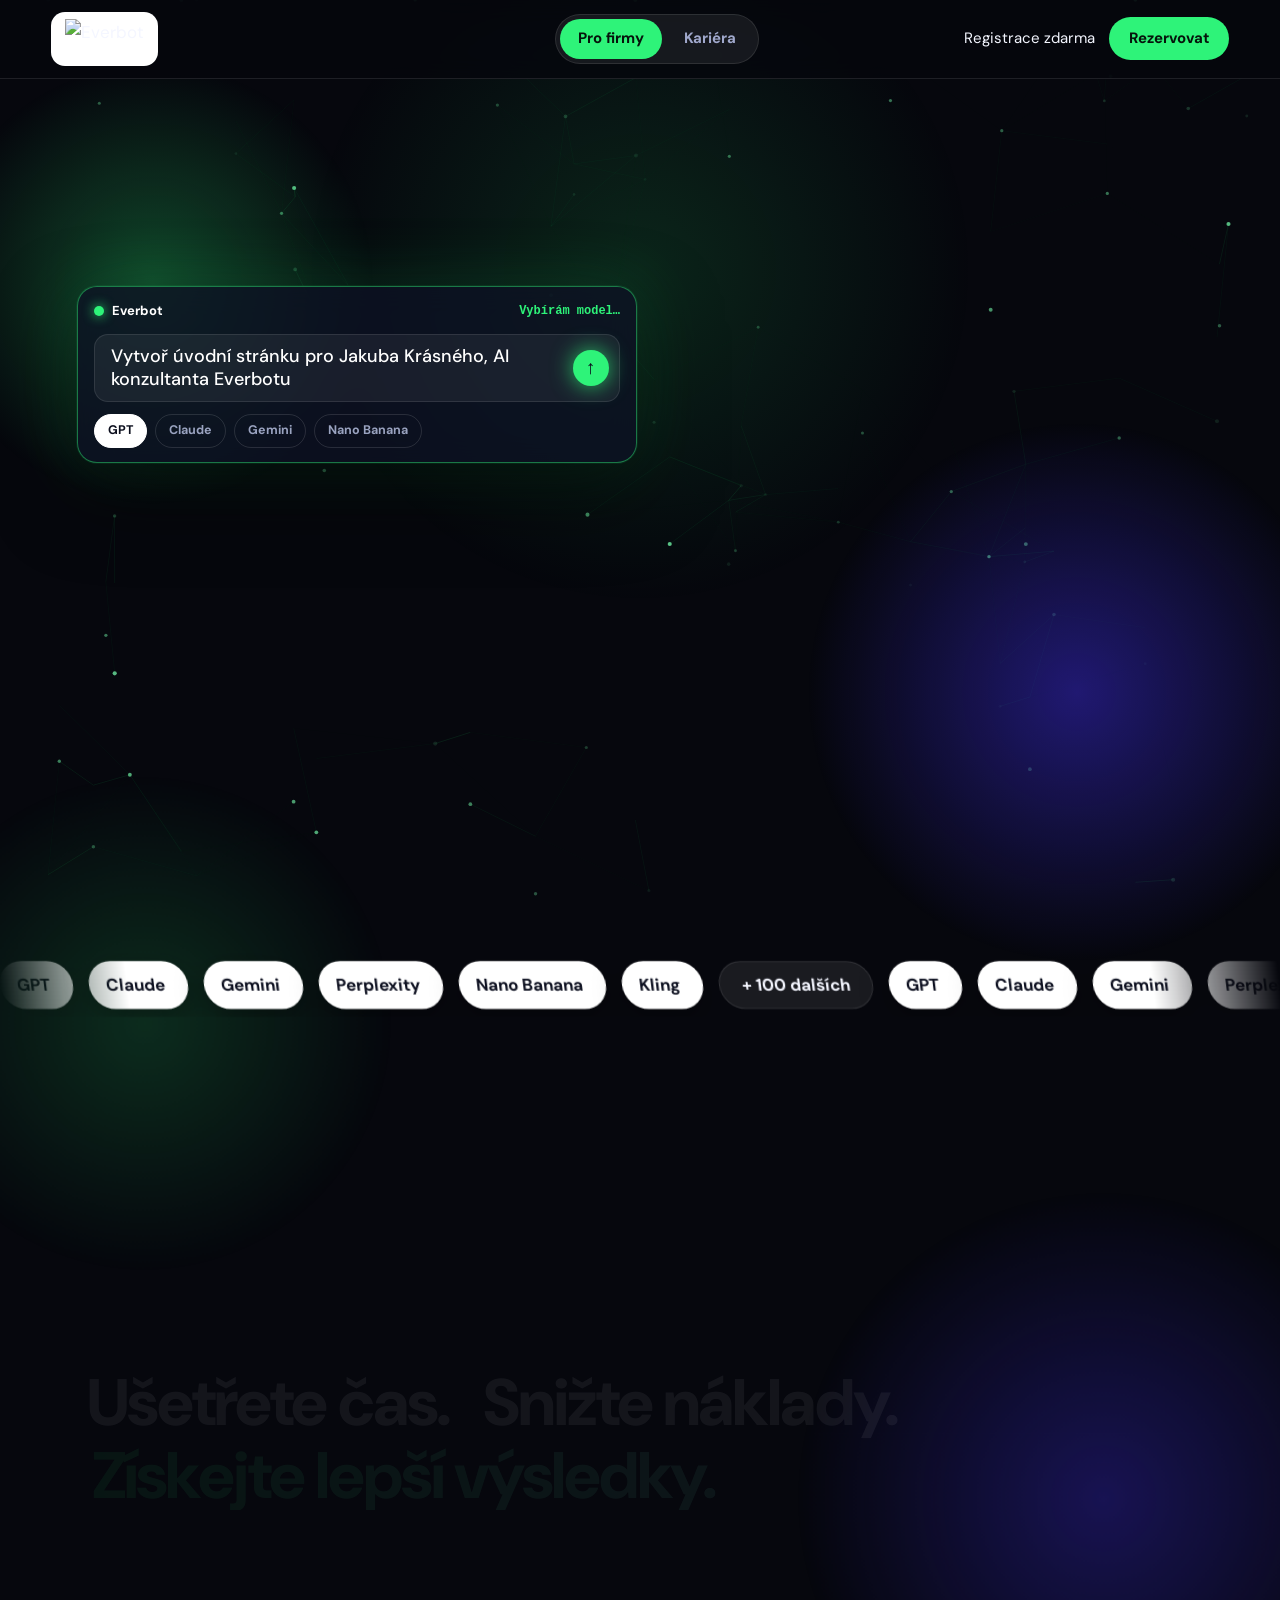
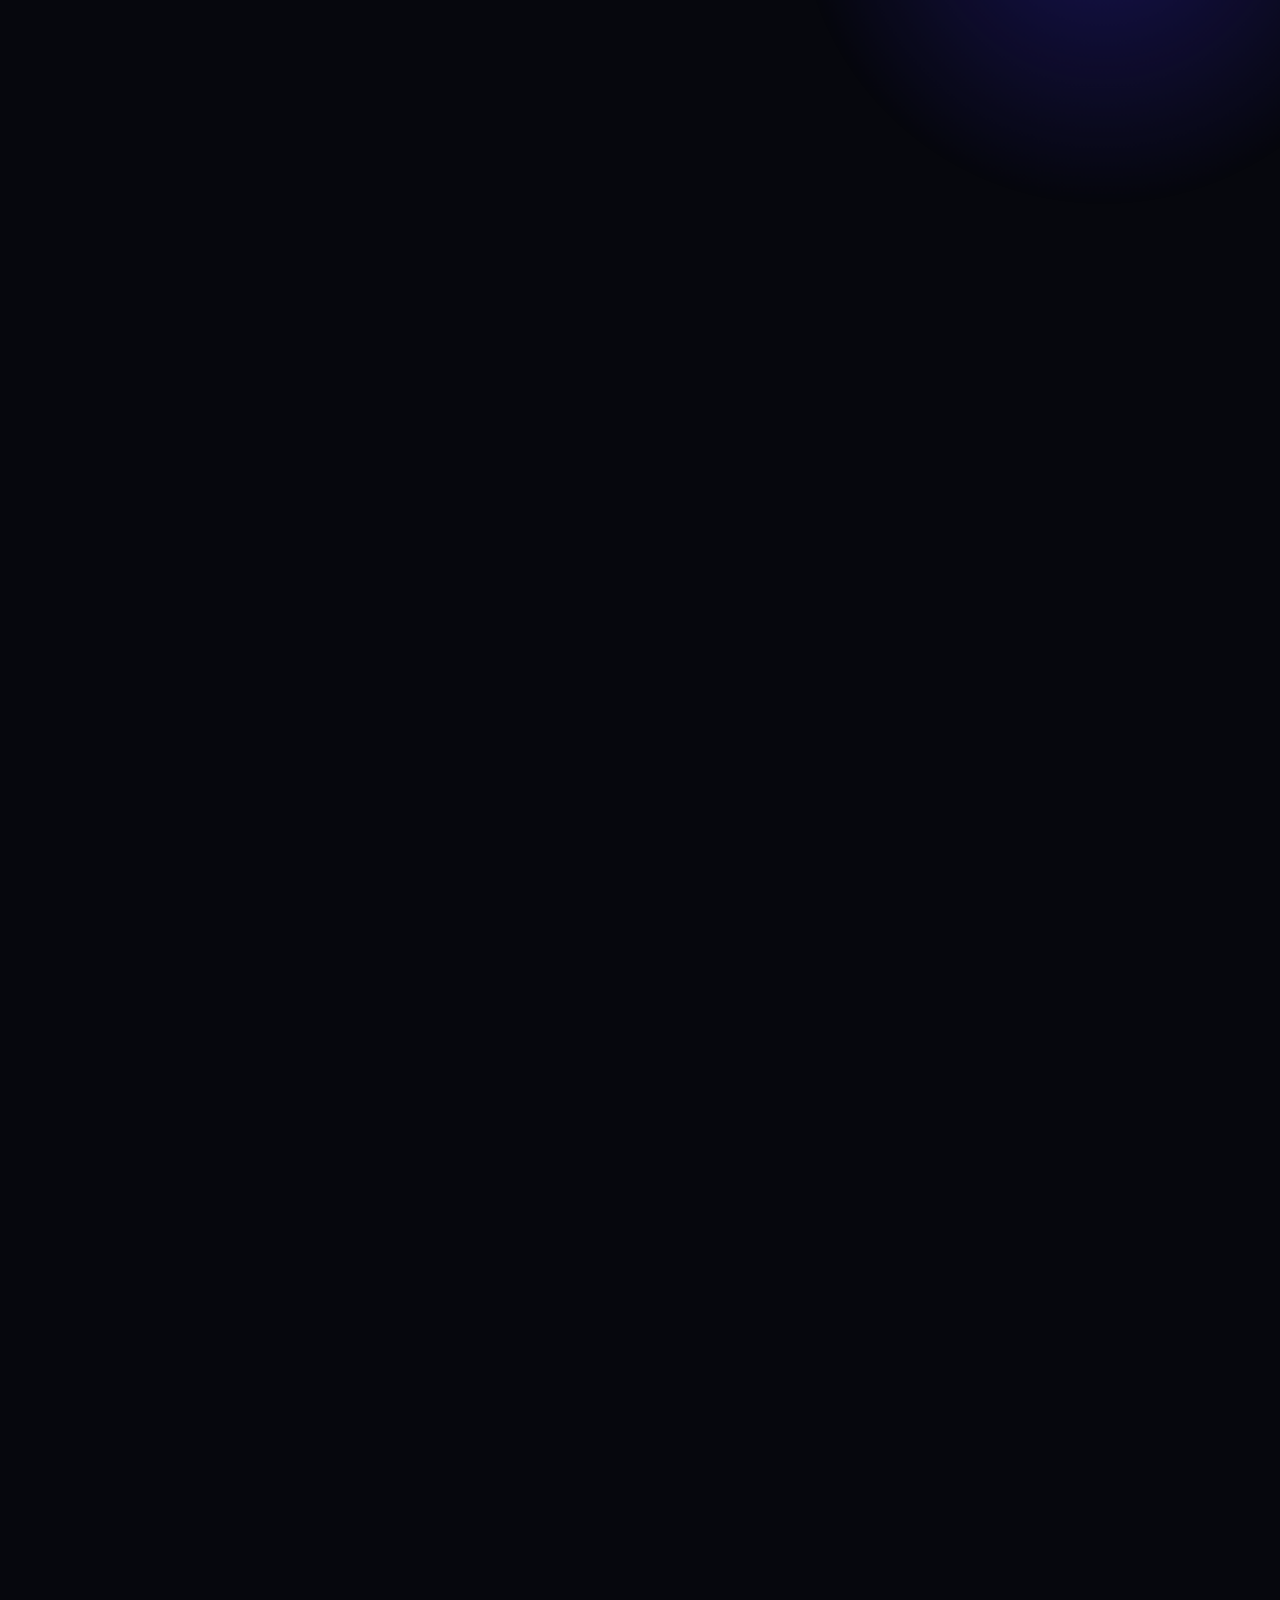
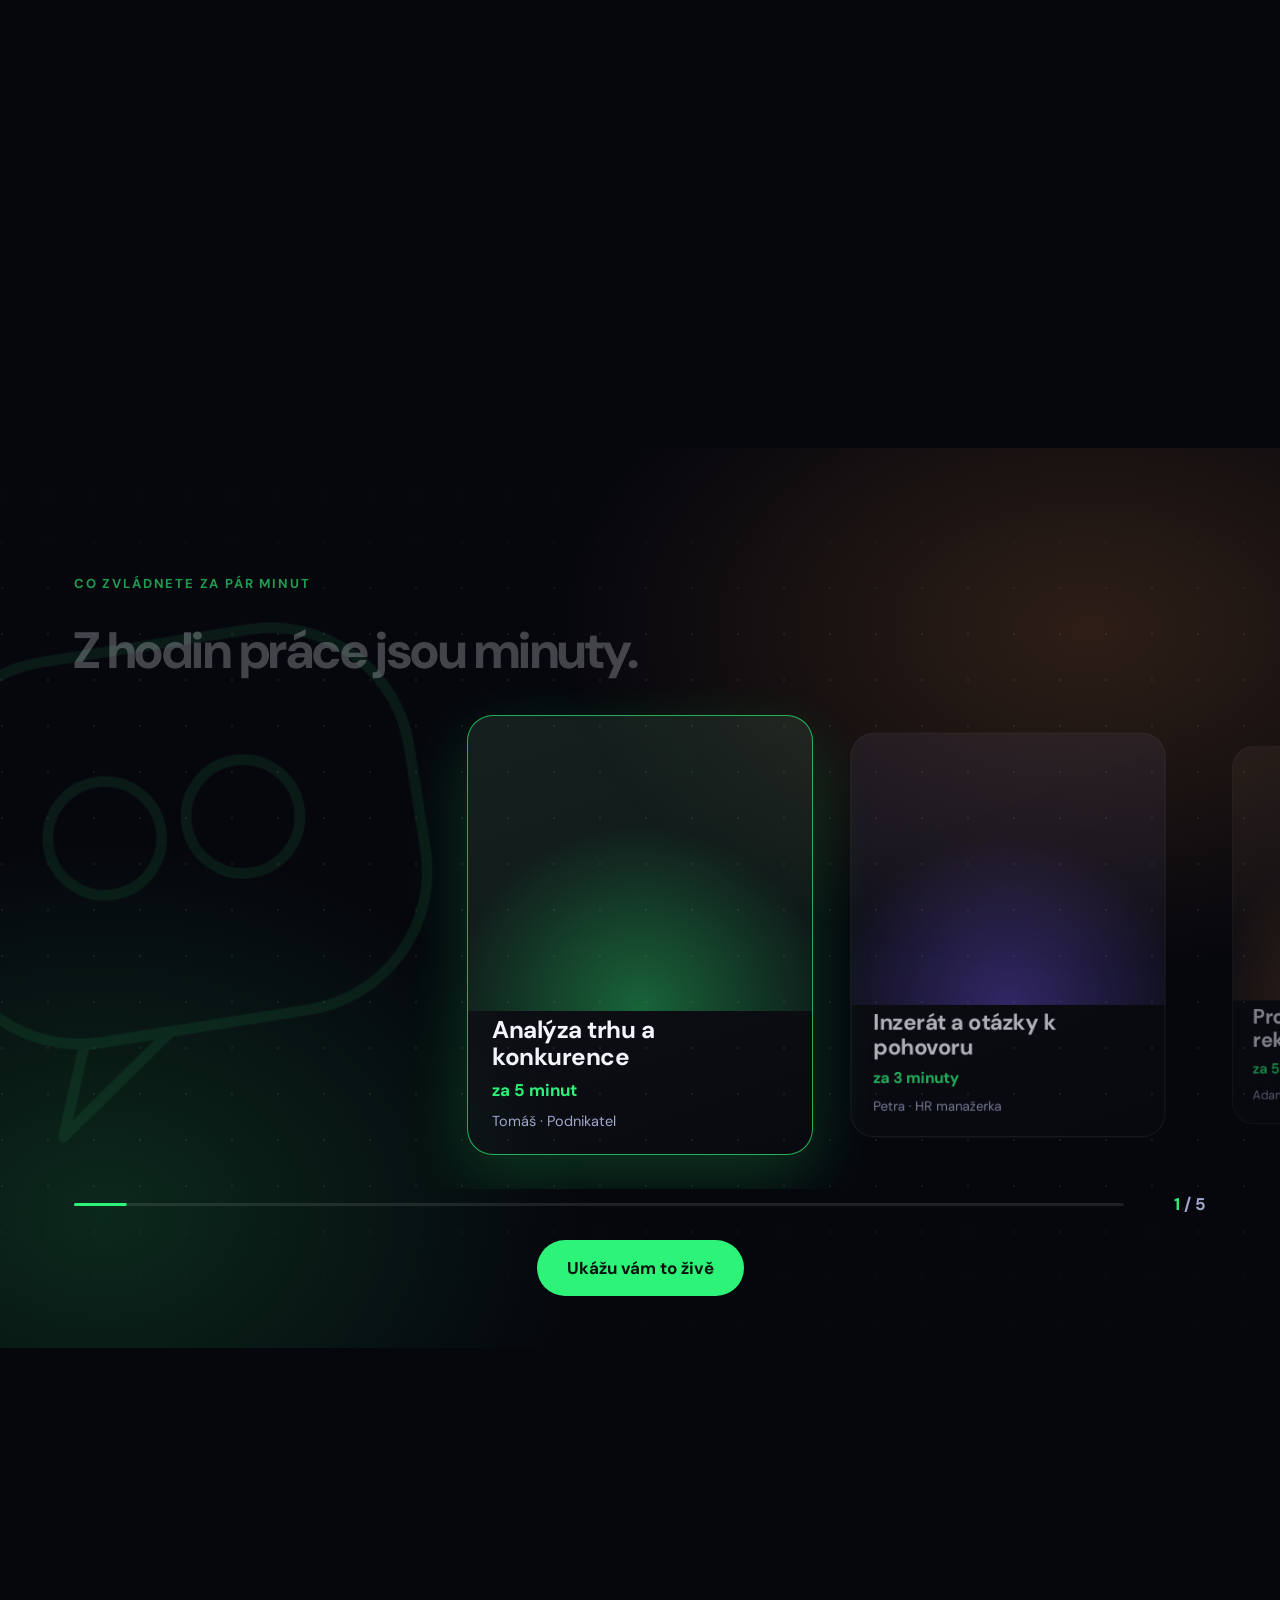
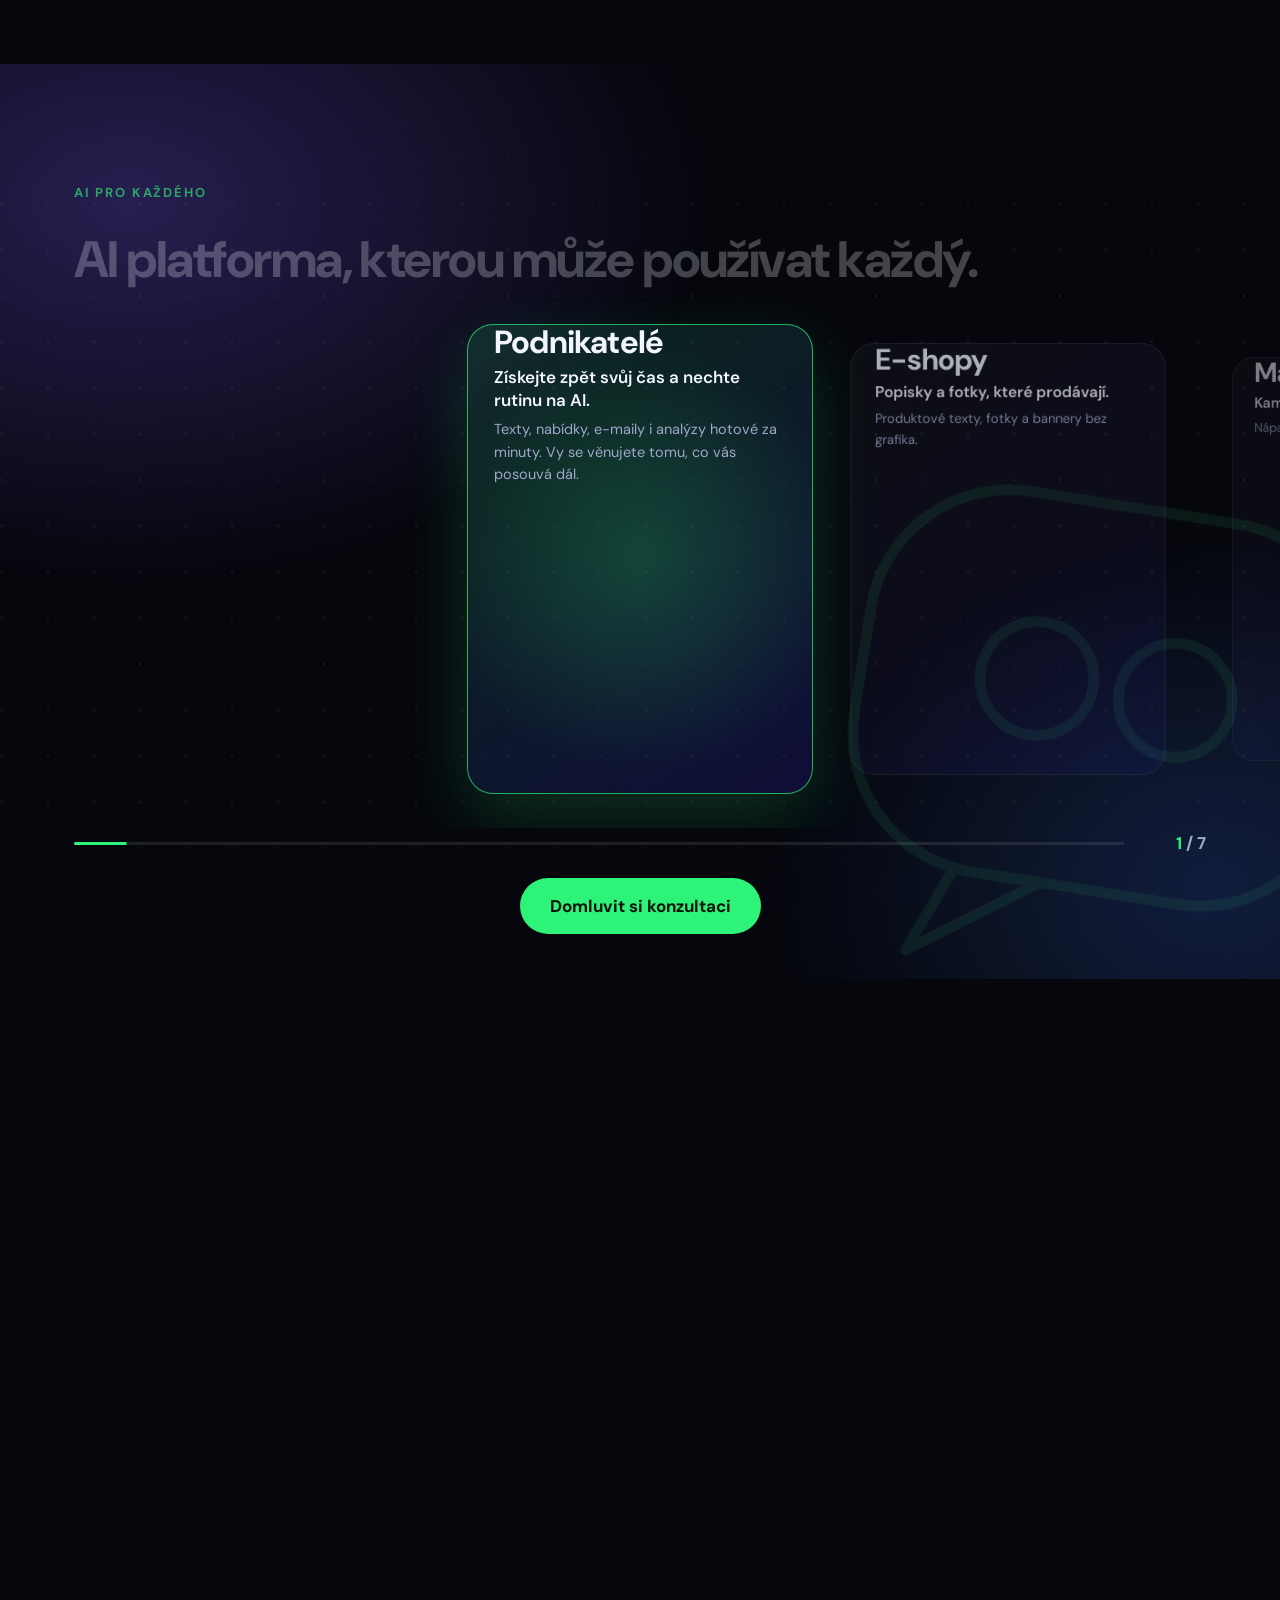
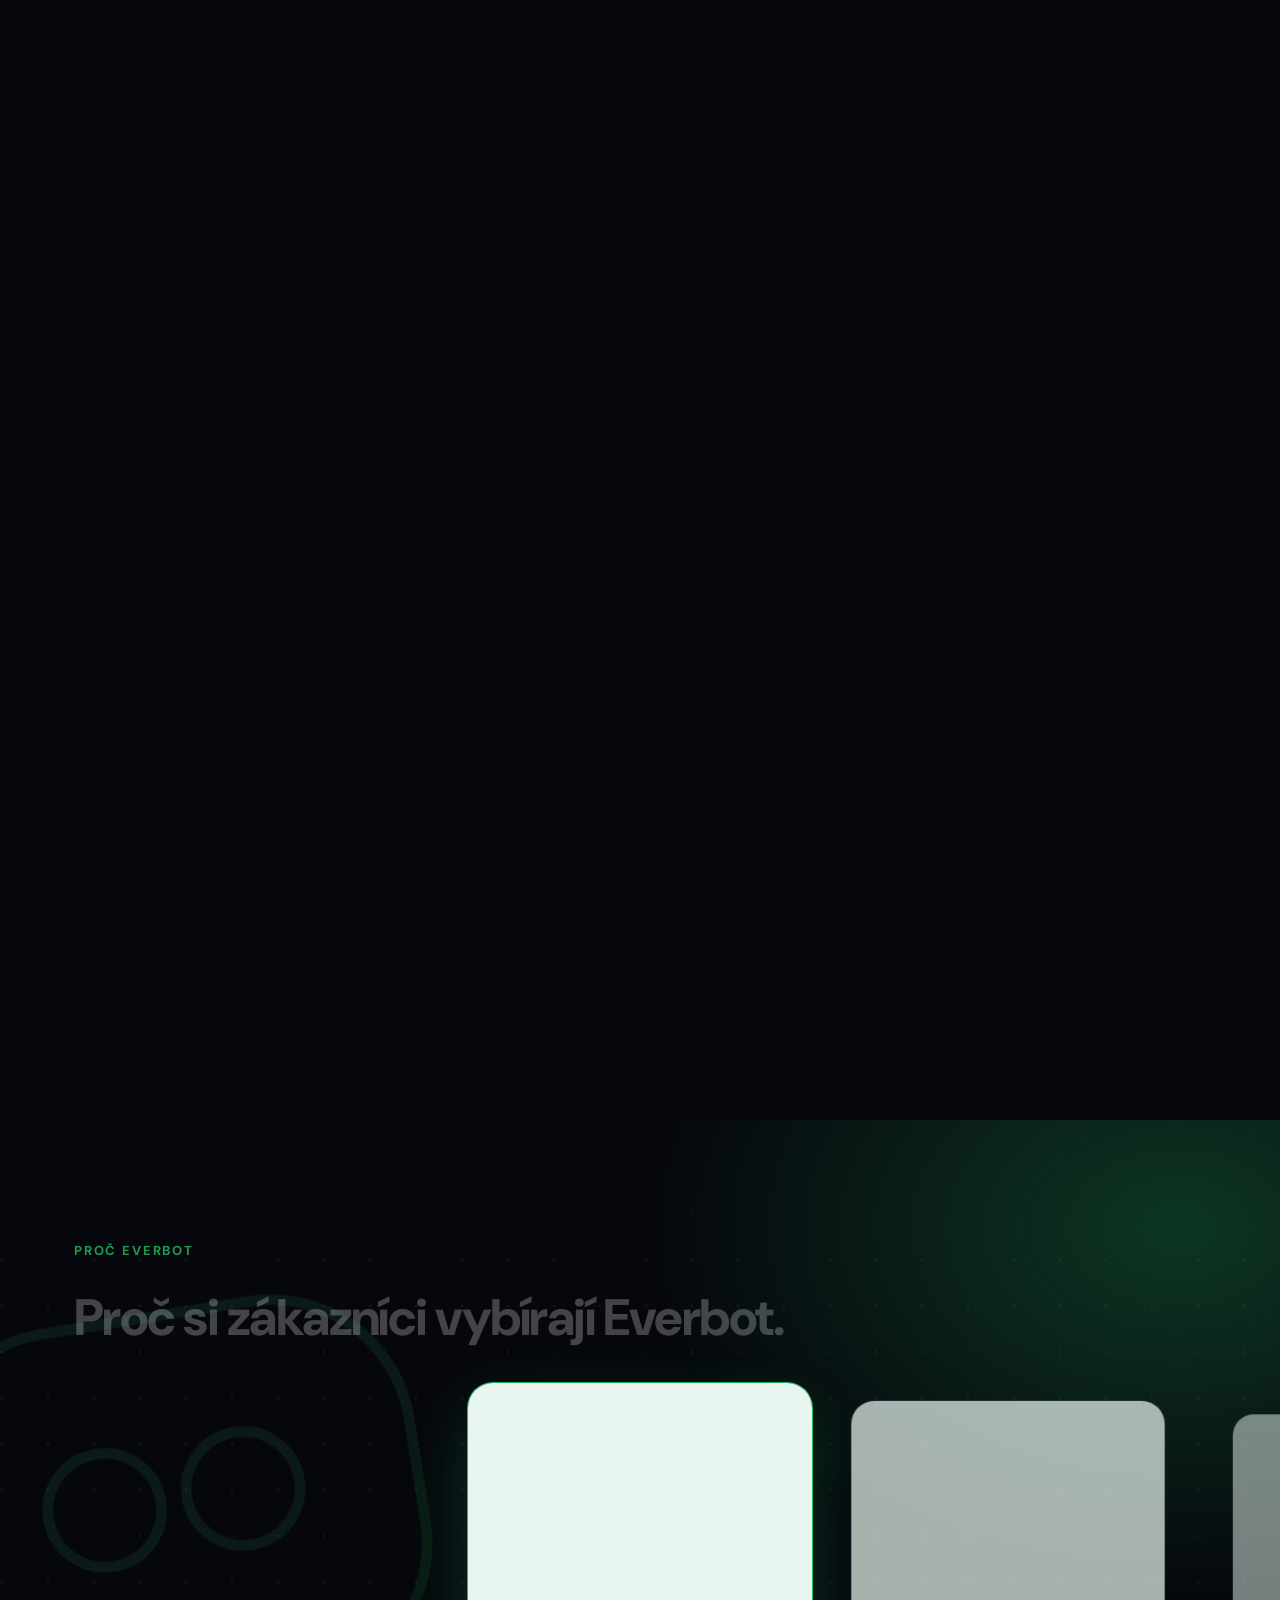
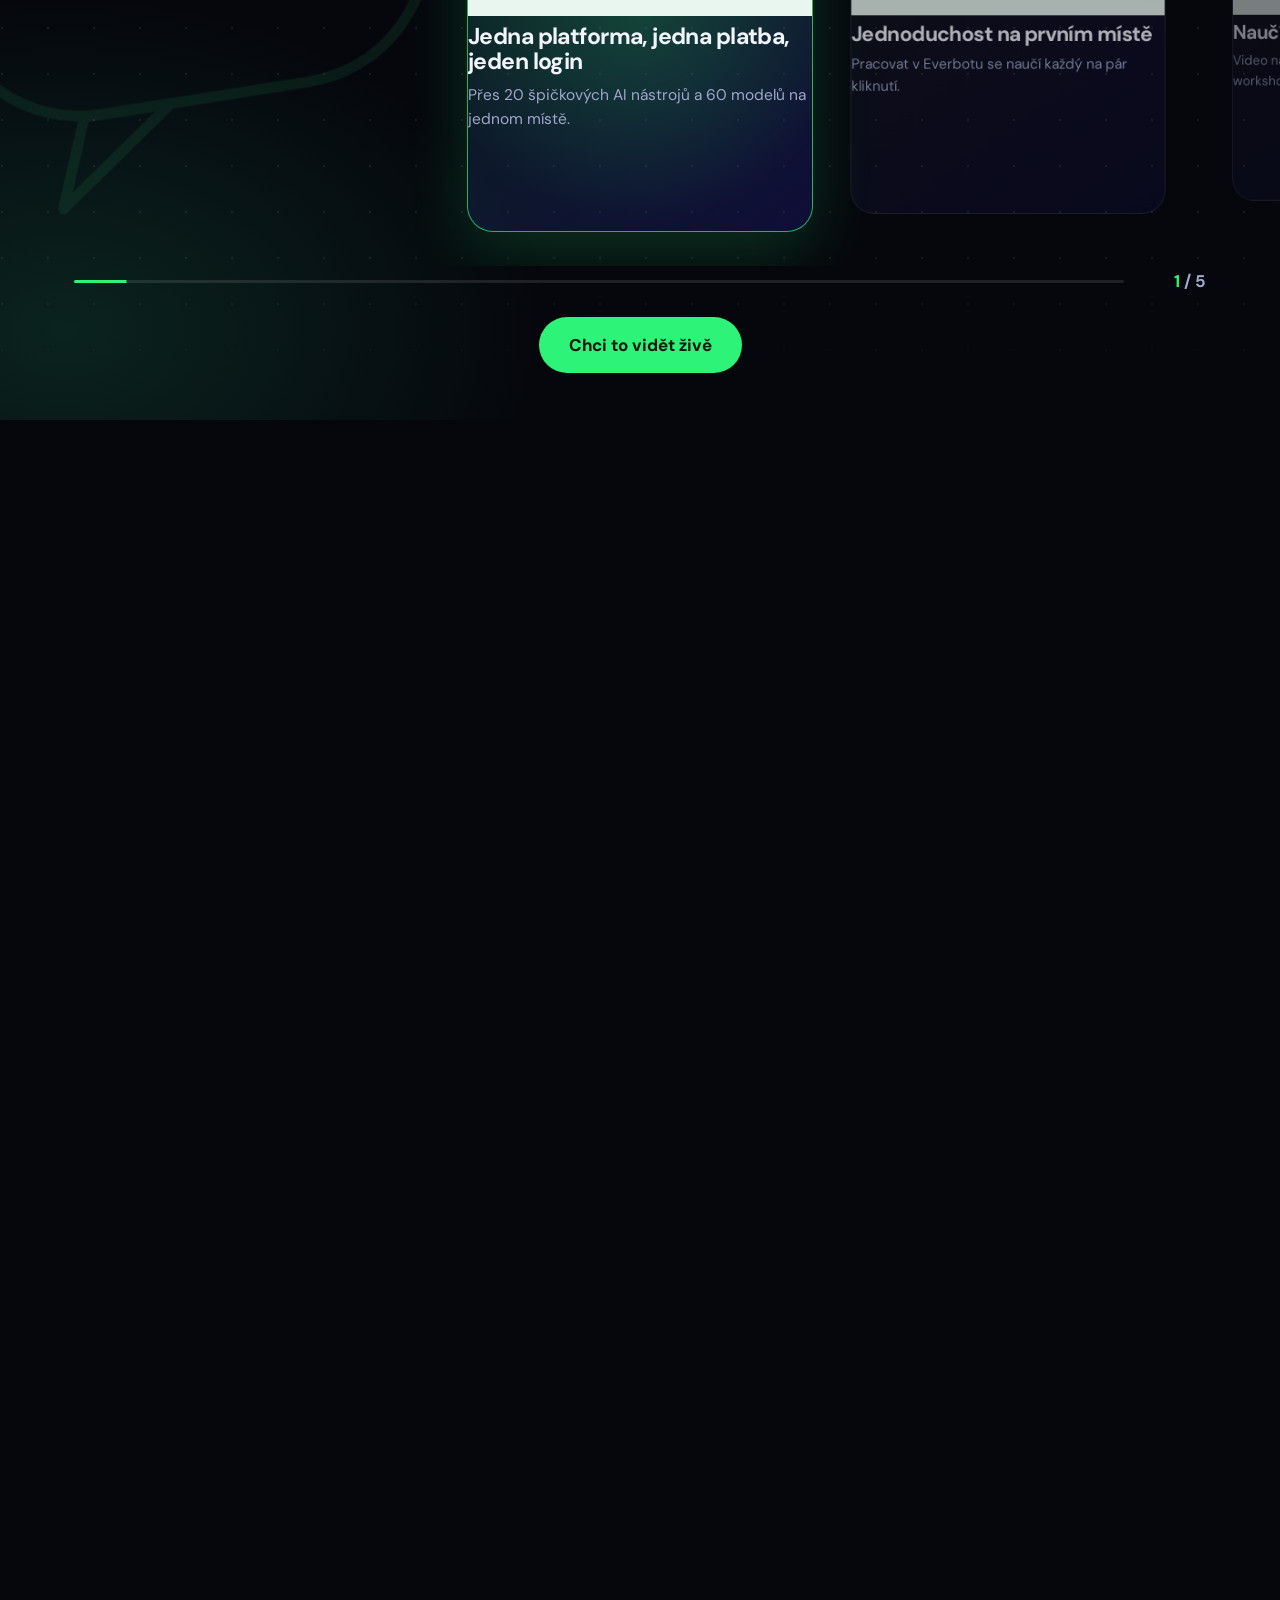
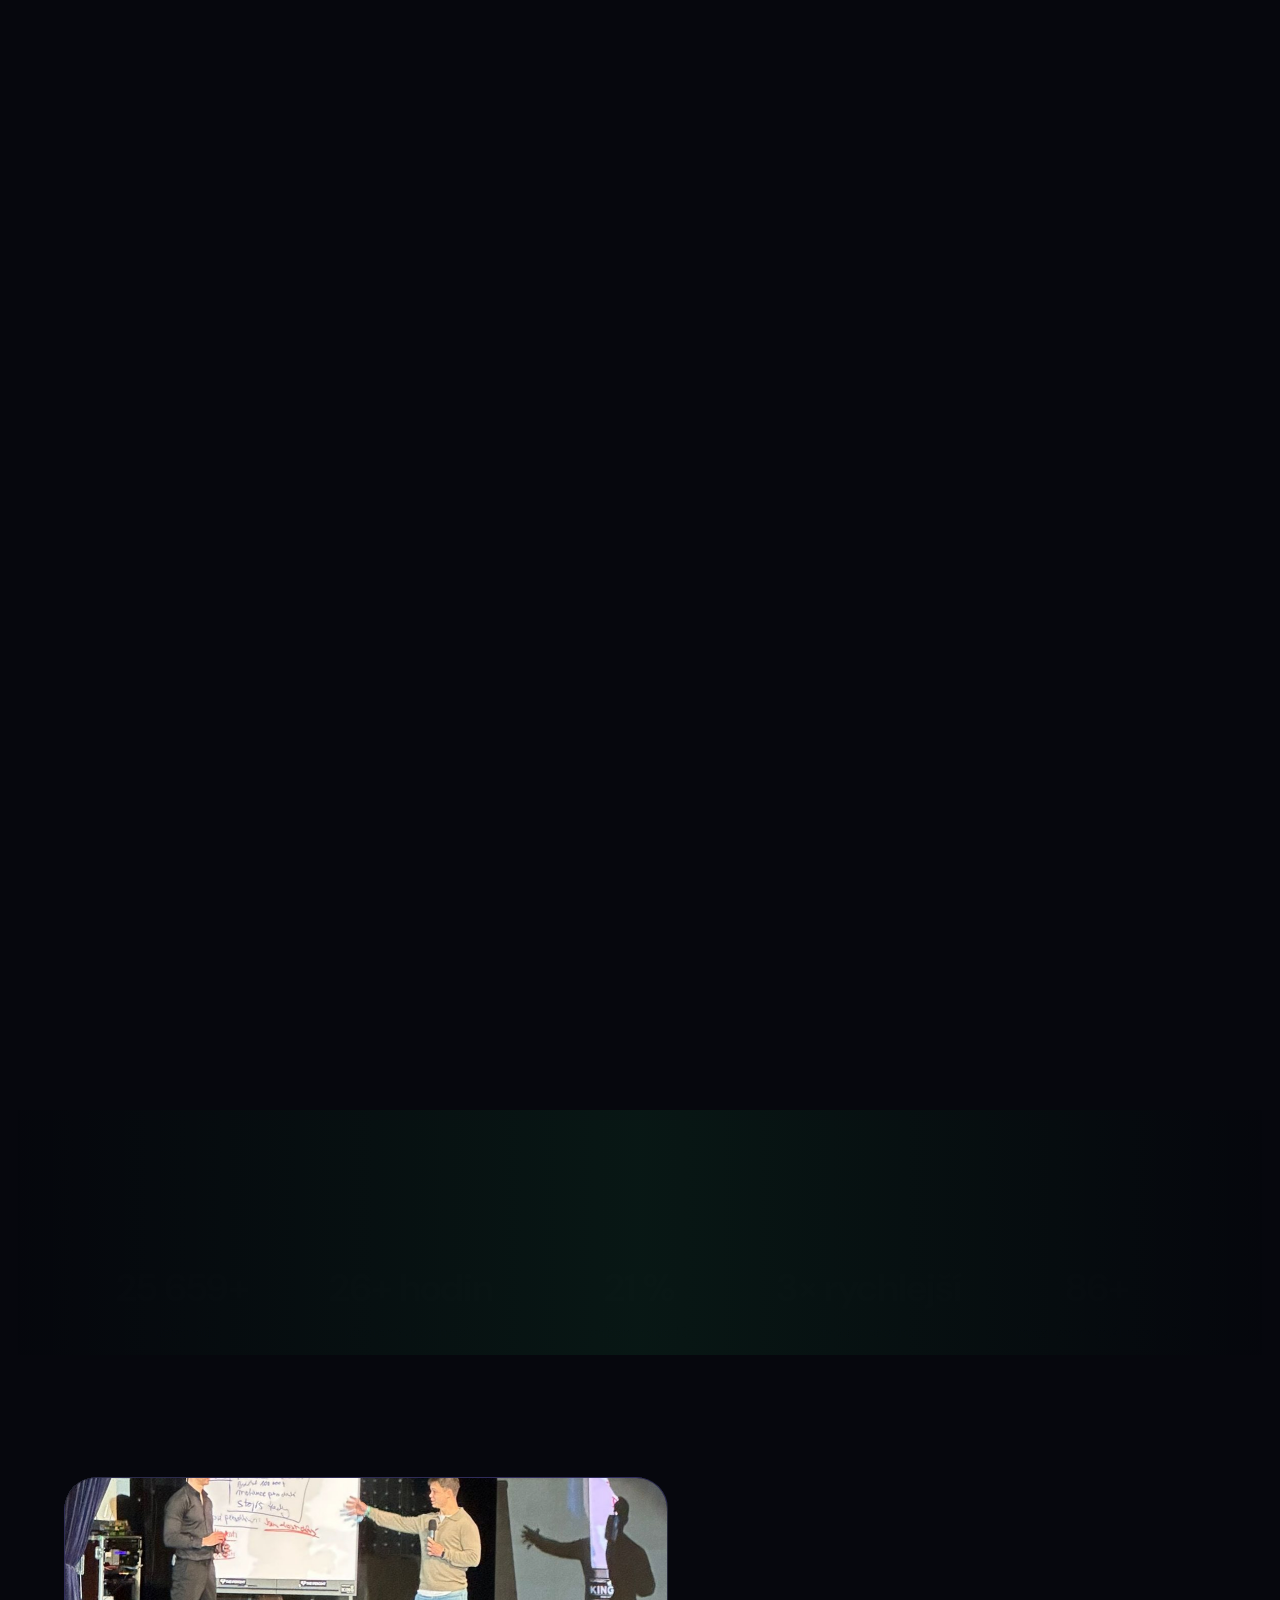
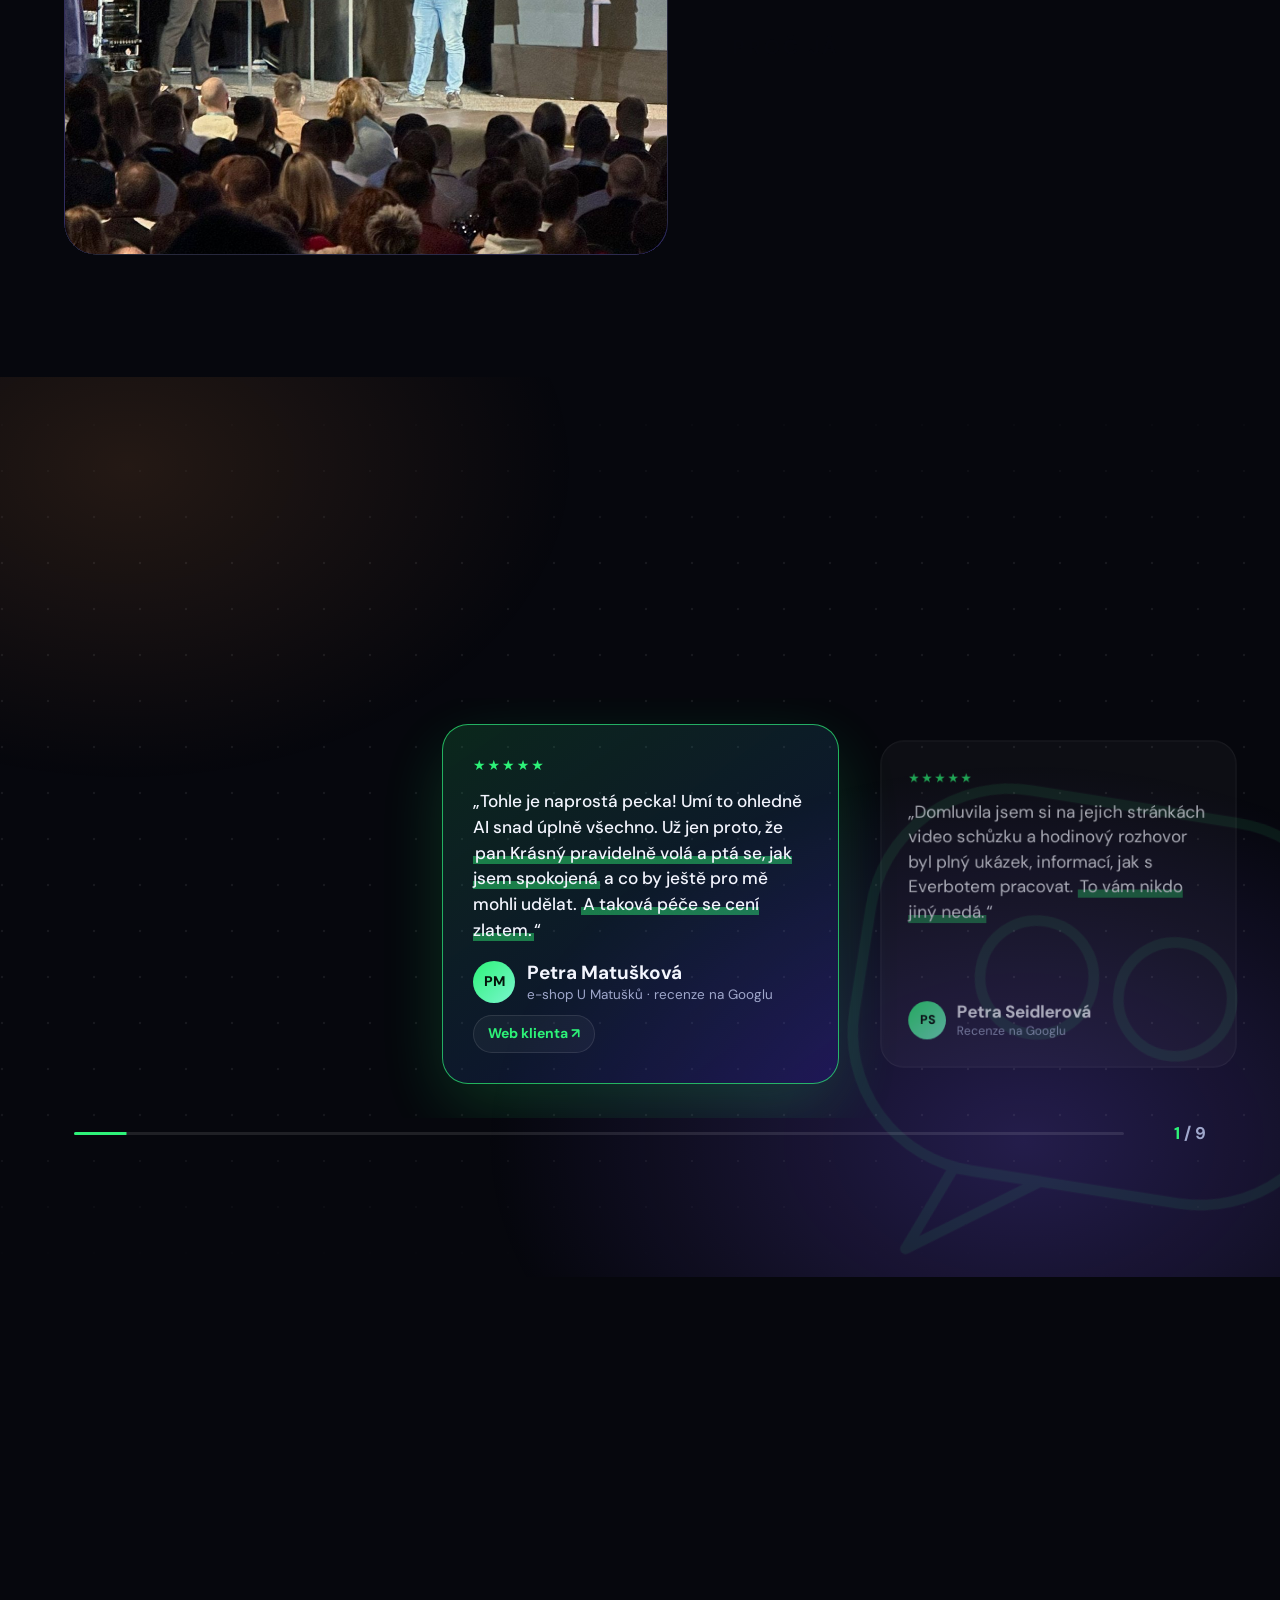
==== commit 637d523c: "Efekt 4 jako výchozí; efekty na celé stránce (živé pozadí, ukazatel postupu, AI průvodce, dekódování" ====
--- a/index.html
+++ b/index.html
@@ -8,7 +8,7 @@
 <meta name="description" content="Bezplatná hodinová online konzultace o využití AI. Jakub Krásný, AI konzultant Everbot.">
 <link rel="preconnect" href="https://fonts.googleapis.com">
 <link href="https://fonts.googleapis.com/css2?family=DM+Sans:opsz,wght@9..40,400;9..40,500;9..40,700;9..40,800&display=swap" rel="stylesheet">
-<link rel="stylesheet" href="style.css?v=1792840269">
+<link rel="stylesheet" href="style.css?v=1792840696">
 </head>
 <body>
 <div class="glow" id="glow"></div>
@@ -173,9 +173,9 @@
   <a href="https://everbot.ai" target="_blank" rel="noopener">everbot.ai</a>
 </footer>
 
-<script src="vendor/gsap.min.js?v=1792840269"></script>
-<script src="vendor/ScrollTrigger.min.js?v=1792840269"></script>
-<script src="fx.js?v=1792840269"></script>
-<script src="main.js?v=1792840269"></script>
+<script src="vendor/gsap.min.js?v=1792840696"></script>
+<script src="vendor/ScrollTrigger.min.js?v=1792840696"></script>
+<script src="fx.js?v=1792840696"></script>
+<script src="main.js?v=1792840696"></script>
 </body>
 </html>
--- a/style.css
+++ b/style.css
@@ -456,3 +456,18 @@
 .fxbox span b{font-weight:800}
 .fxbox.b2{border-color:#fff;box-shadow:0 0 22px rgba(255,255,255,.4)}.fxbox.b2 span{background:#fff}
 .fxdot{position:absolute;width:7px;height:7px;margin:-3.5px 0 0 -3.5px;border-radius:50%;background:#2ef379;box-shadow:0 0 10px #2ef379}
+/* efekty na celé stránce */
+.fxbar{position:fixed;left:0;top:0;right:0;height:3px;z-index:100;transform-origin:0 50%;transform:scaleX(0);background:linear-gradient(90deg,#2ef379,#7cf7d0,#7b5cff);box-shadow:0 0 14px rgba(46,243,121,.8);pointer-events:none}
+.fxbg{position:fixed;inset:0;width:100%;height:100%;z-index:-1;pointer-events:none}
+.fxguide{position:fixed;left:22px;bottom:22px;z-index:45;width:290px;padding:12px 14px 14px;border-radius:18px;background:rgba(12,16,32,.82);backdrop-filter:blur(14px);border:1px solid rgba(46,243,121,.4);box-shadow:0 20px 60px rgba(0,0,0,.5),0 0 40px rgba(46,243,121,.12);opacity:0;transform:translateY(16px);pointer-events:none;transition:opacity .4s,transform .4s}
+.fxguide.on{opacity:1;transform:none;pointer-events:auto}
+.fxg-h{display:flex;align-items:center;gap:8px;font-size:12.5px;color:var(--mut,#9aa3c0);margin-bottom:8px}
+.fxg-h b{color:#fff}.fxg-dot{width:9px;height:9px;border-radius:50%;background:#2ef379;box-shadow:0 0 12px #2ef379;animation:fxpulse 1.6s ease-in-out infinite}
+.fxg-h button{margin-left:auto;background:none;border:0;color:#9aa3c0;font-size:20px;line-height:1;cursor:pointer;padding:0 2px}
+.fxguide p{margin:0;font-size:14.5px;line-height:1.45;color:#fff;min-height:42px}
+.fxguide p.typing:after{content:"";display:inline-block;width:2px;height:1em;margin-left:2px;vertical-align:-.12em;background:#2ef379;animation:blink .5s steps(2) infinite}
+@keyframes fxpulse{50%{transform:scale(1.35);opacity:.6}}
+.fxspot{position:absolute;inset:0;border-radius:inherit;pointer-events:none;opacity:0;transition:opacity .25s;background:radial-gradient(260px circle at var(--sx,50%) var(--sy,50%),rgba(46,243,121,.16),transparent 65%);z-index:2}
+:hover>.fxspot{opacity:1}
+.uc,.bt,.sc,.card,.mc,.vc,.step,.story{position:relative}
+@media(max-width:860px){.fxguide{display:none}}
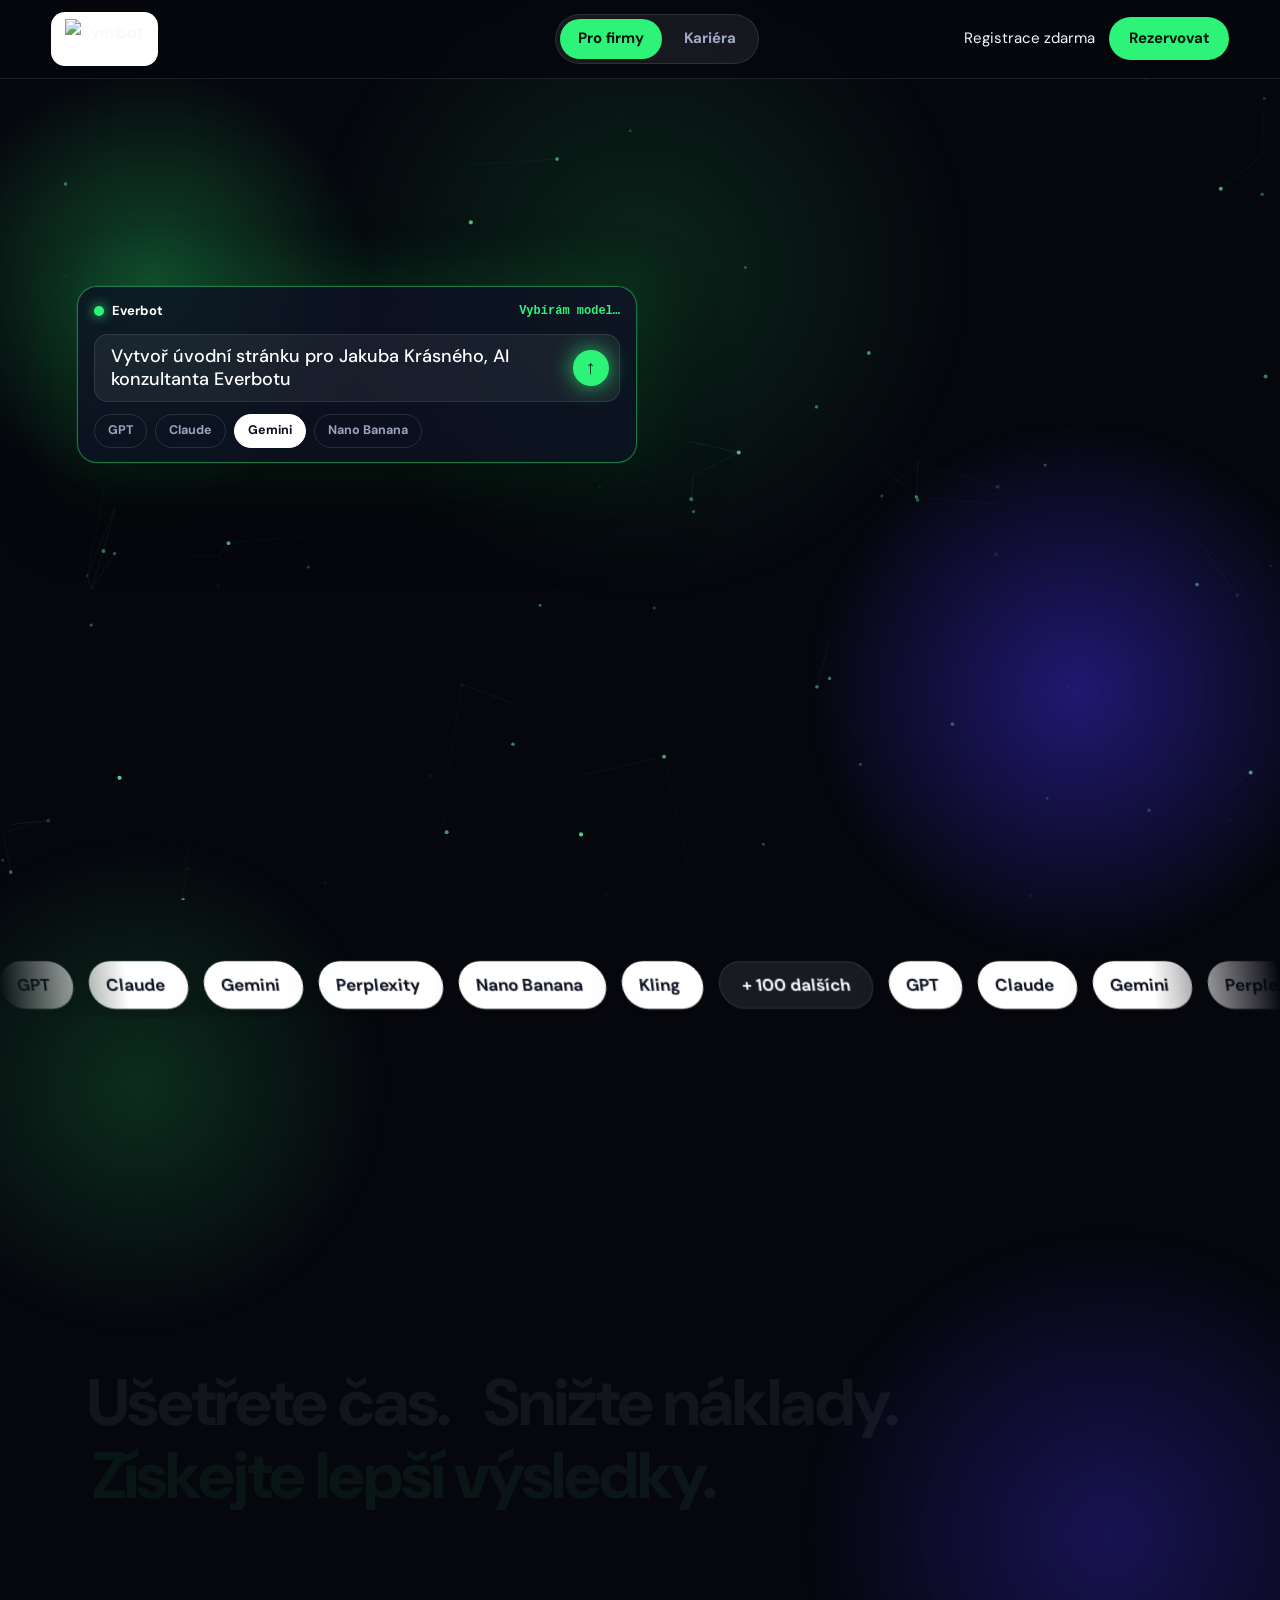
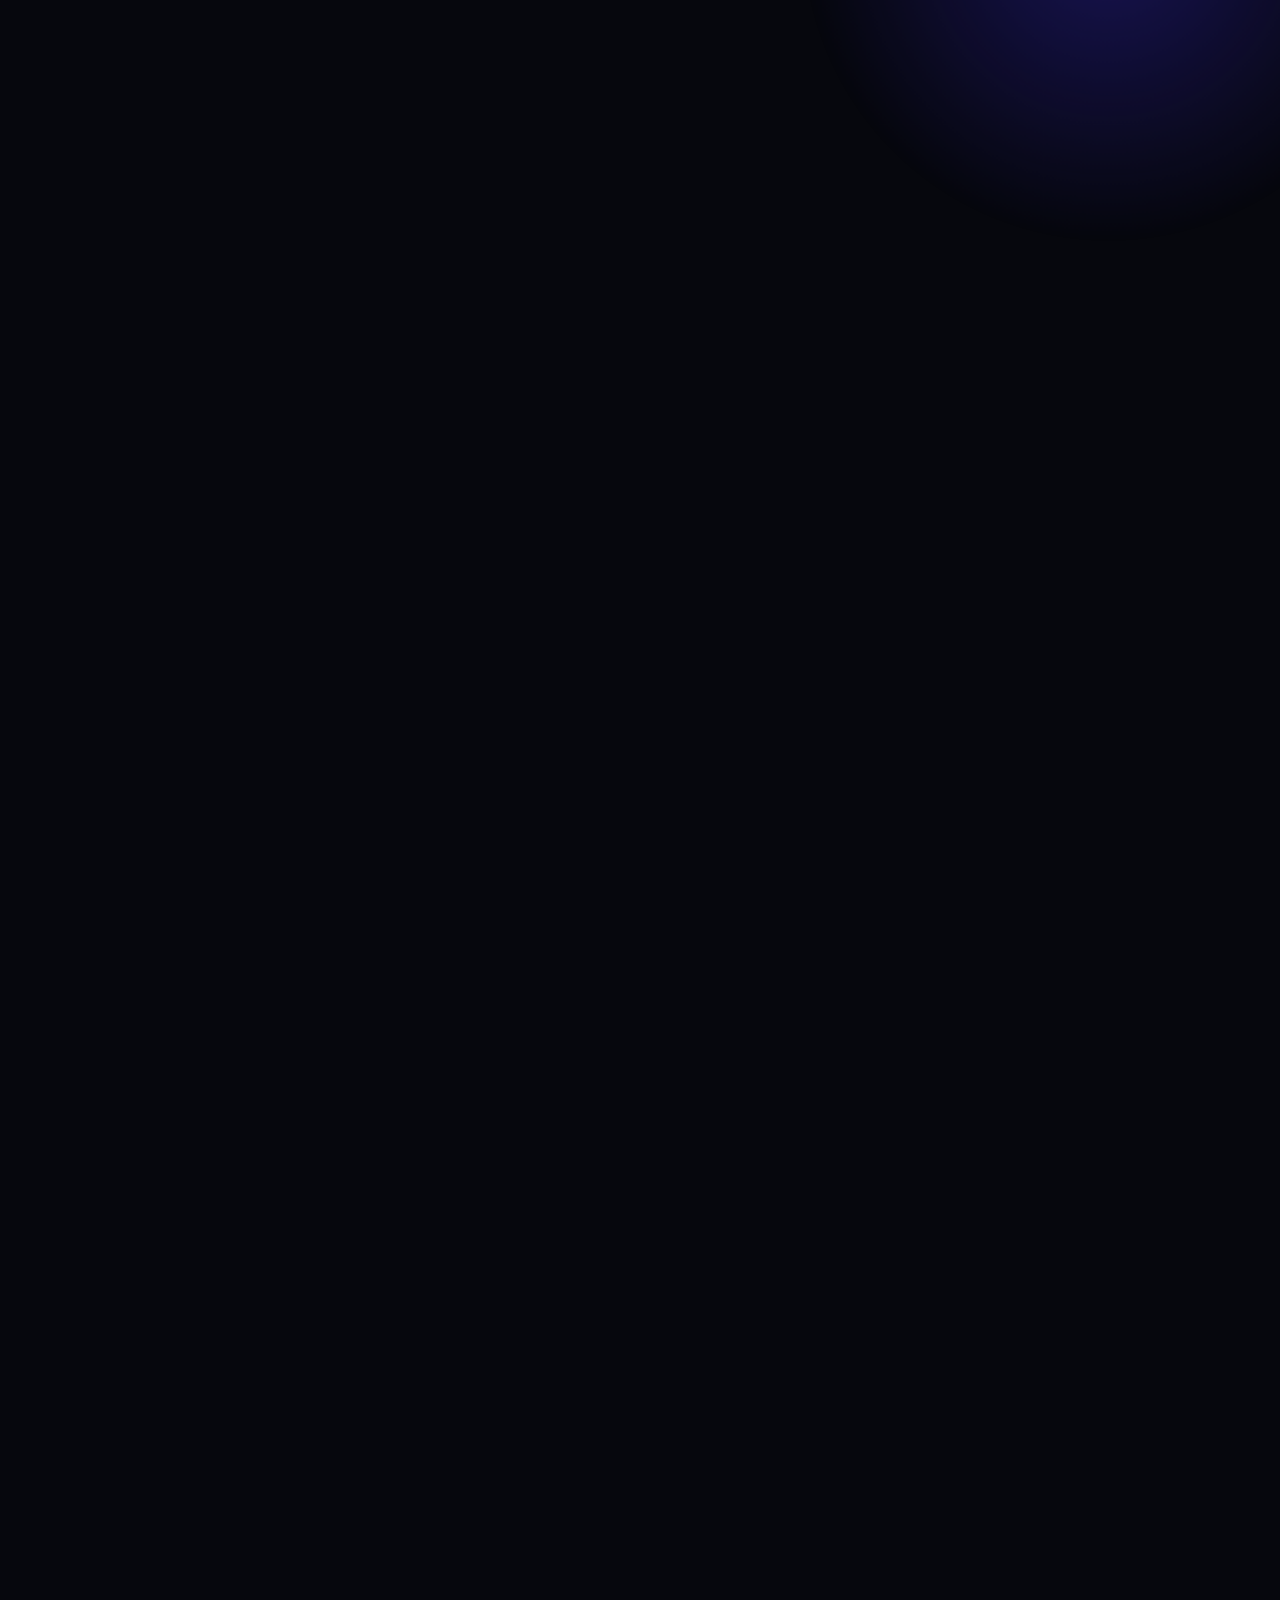
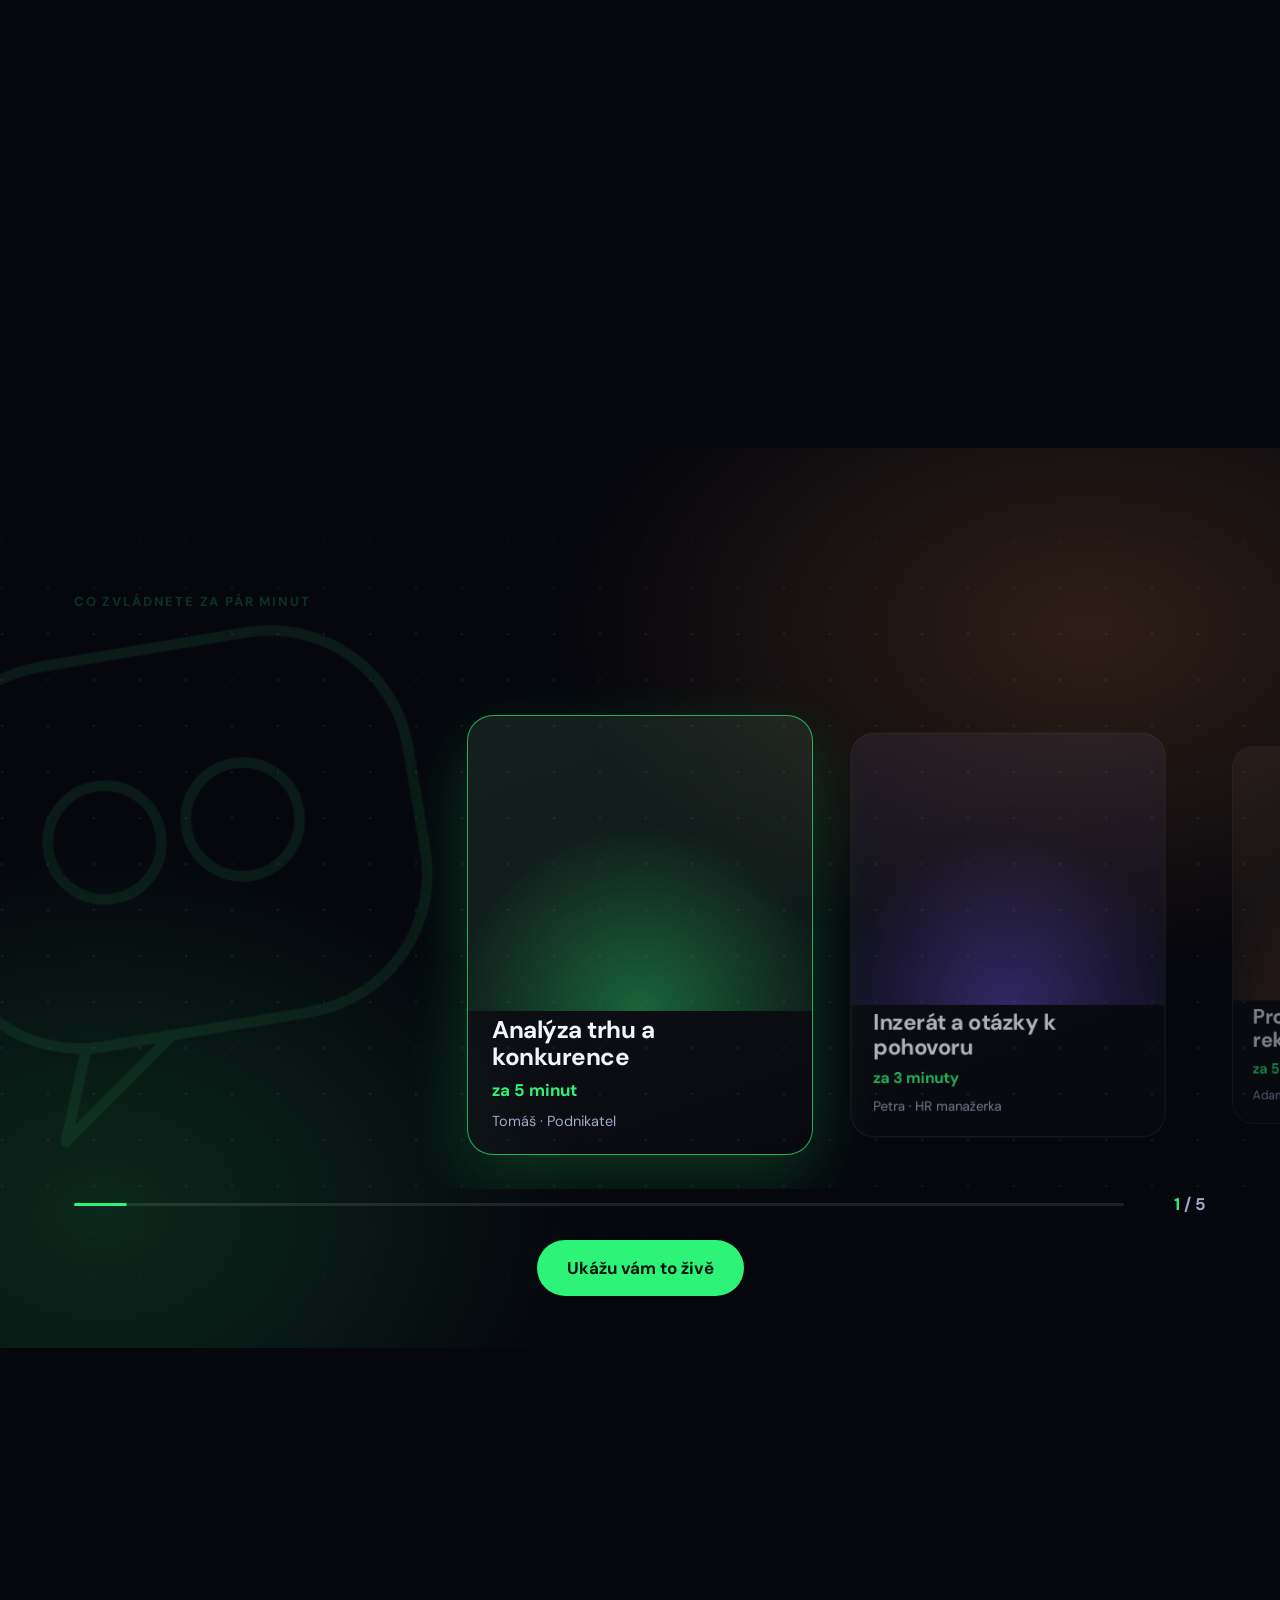
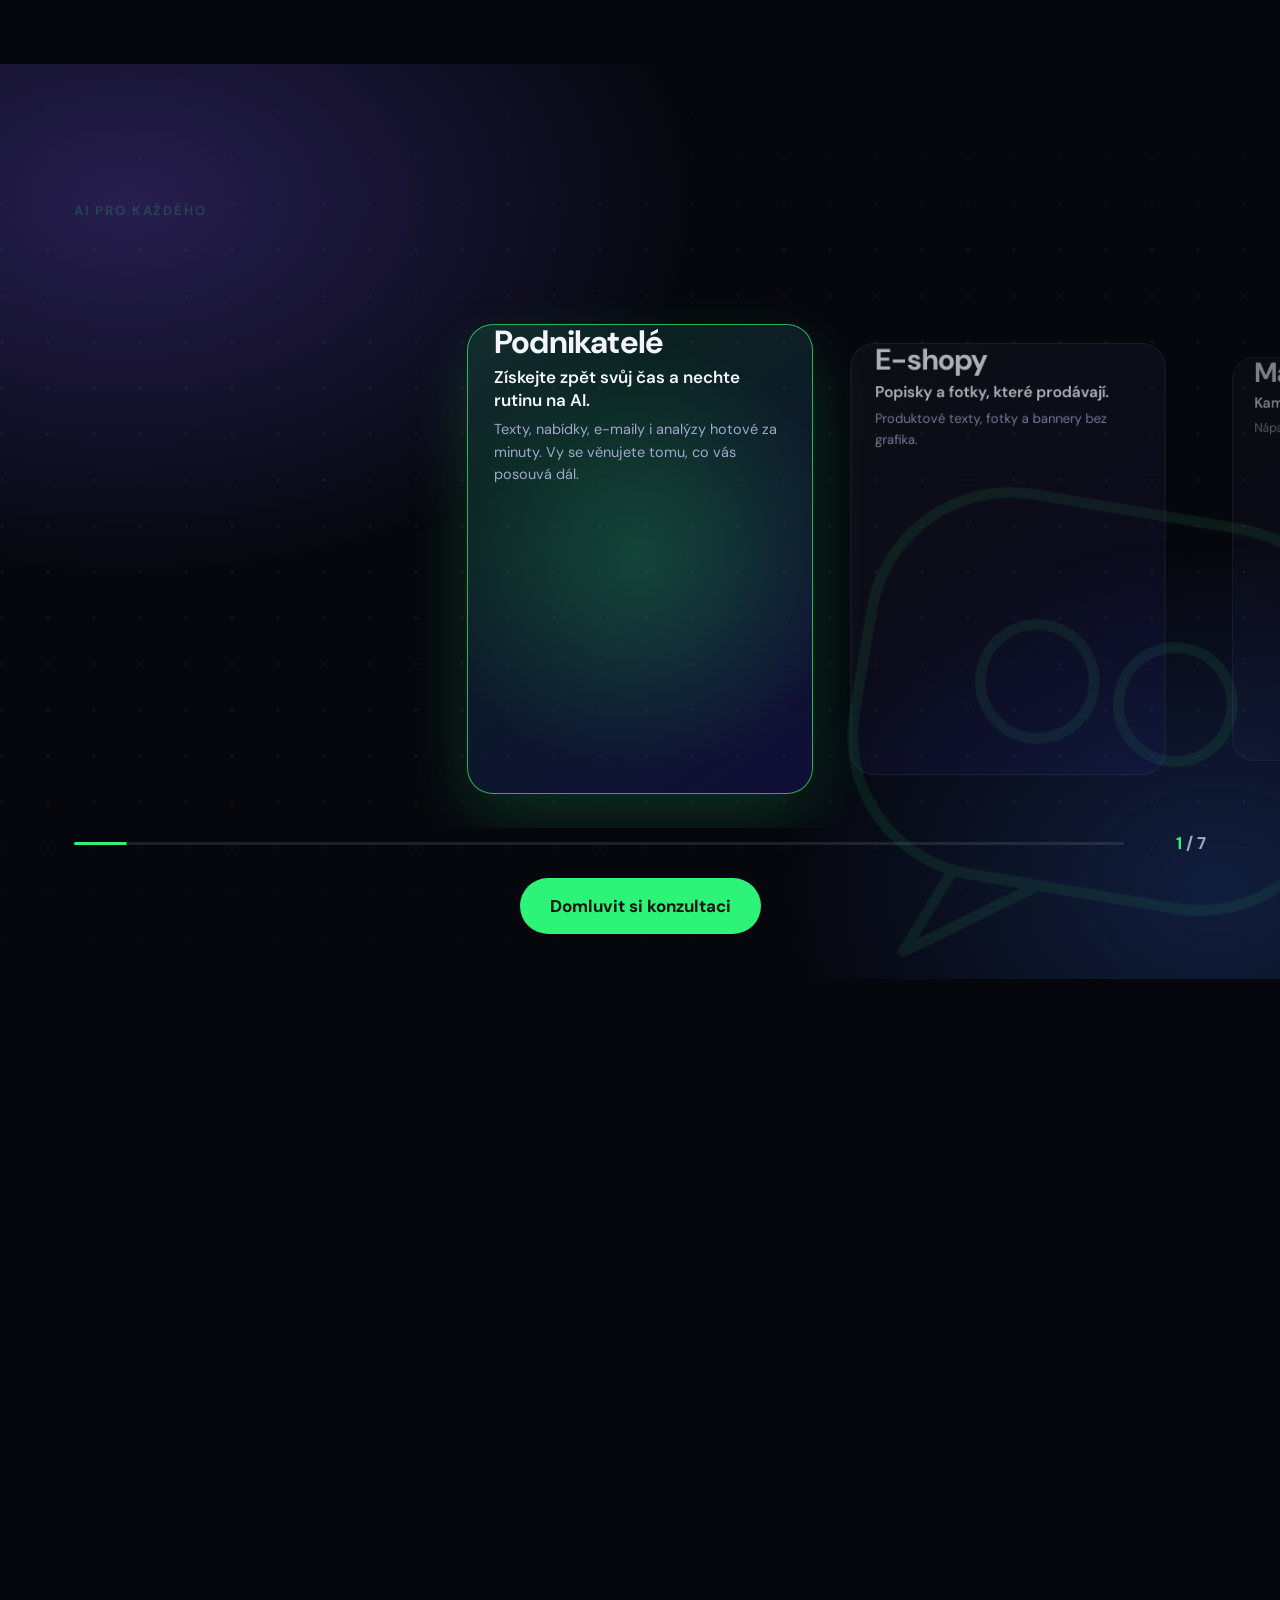
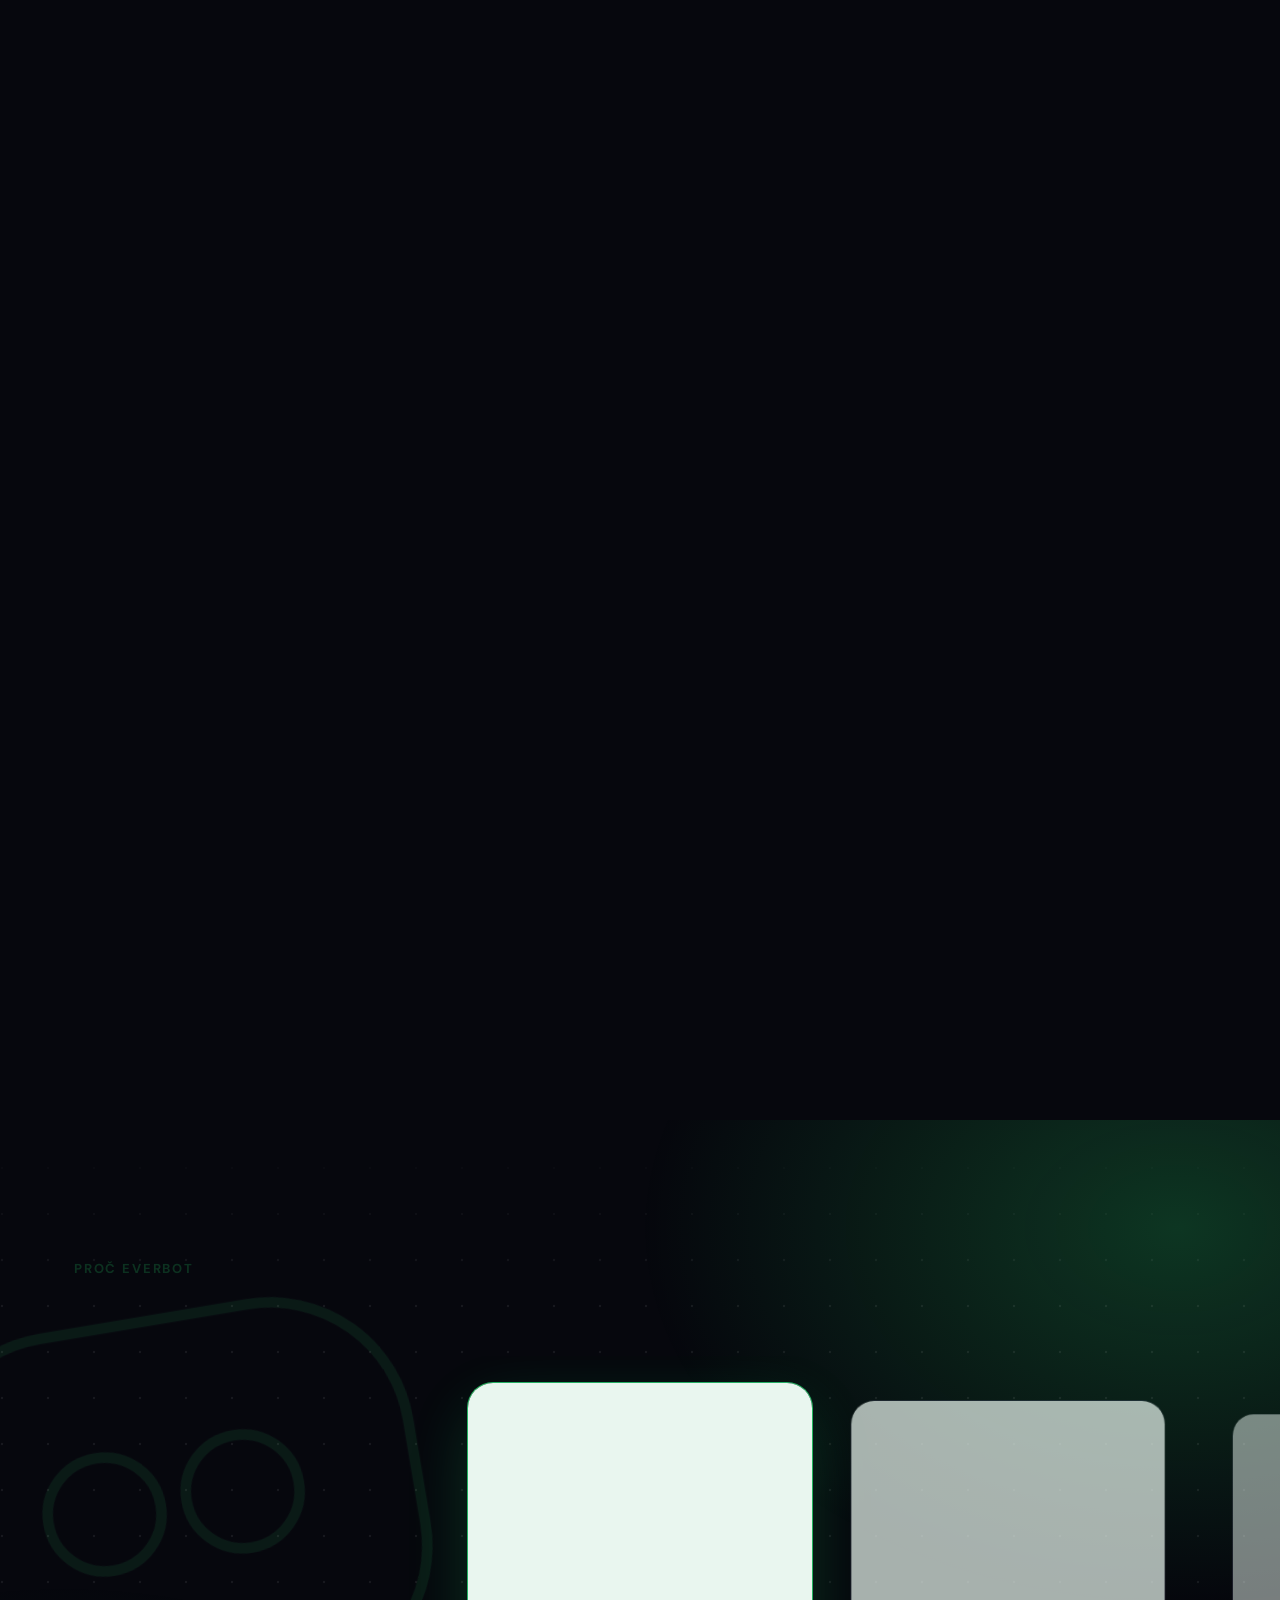
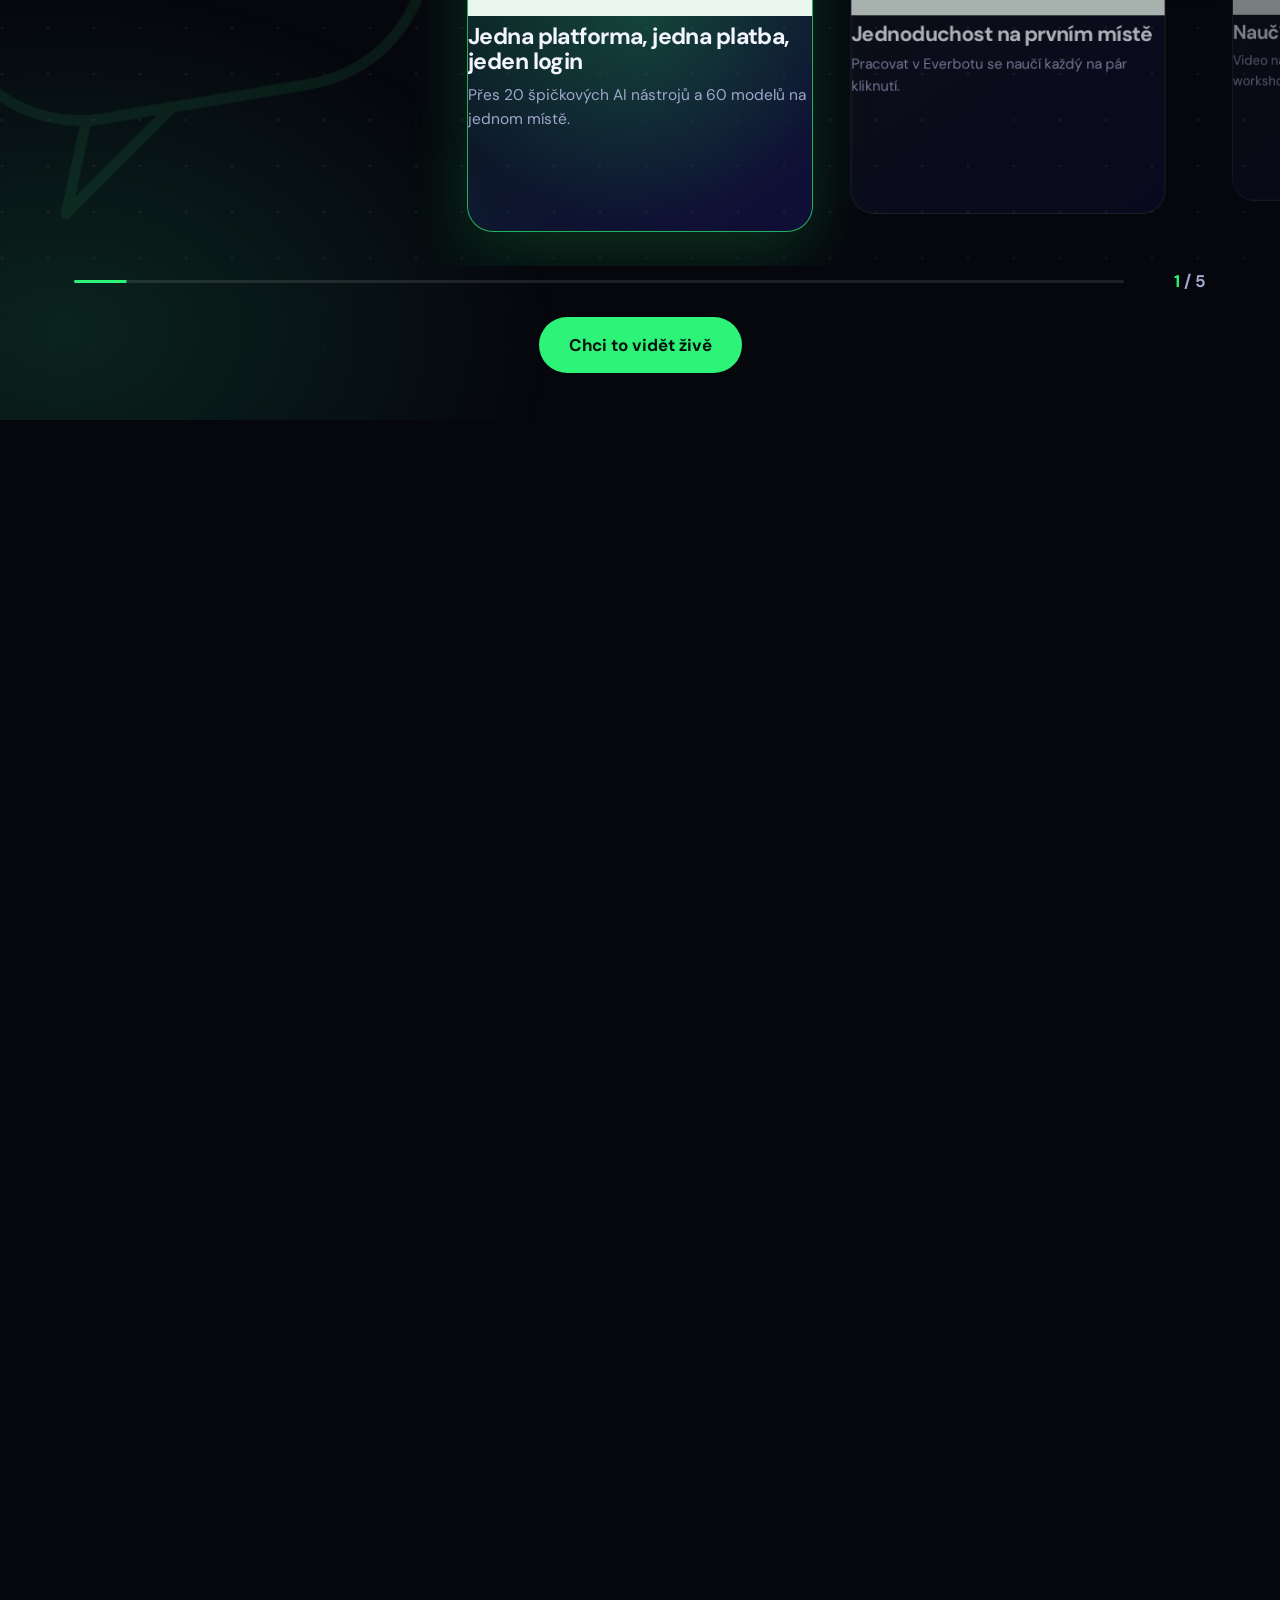
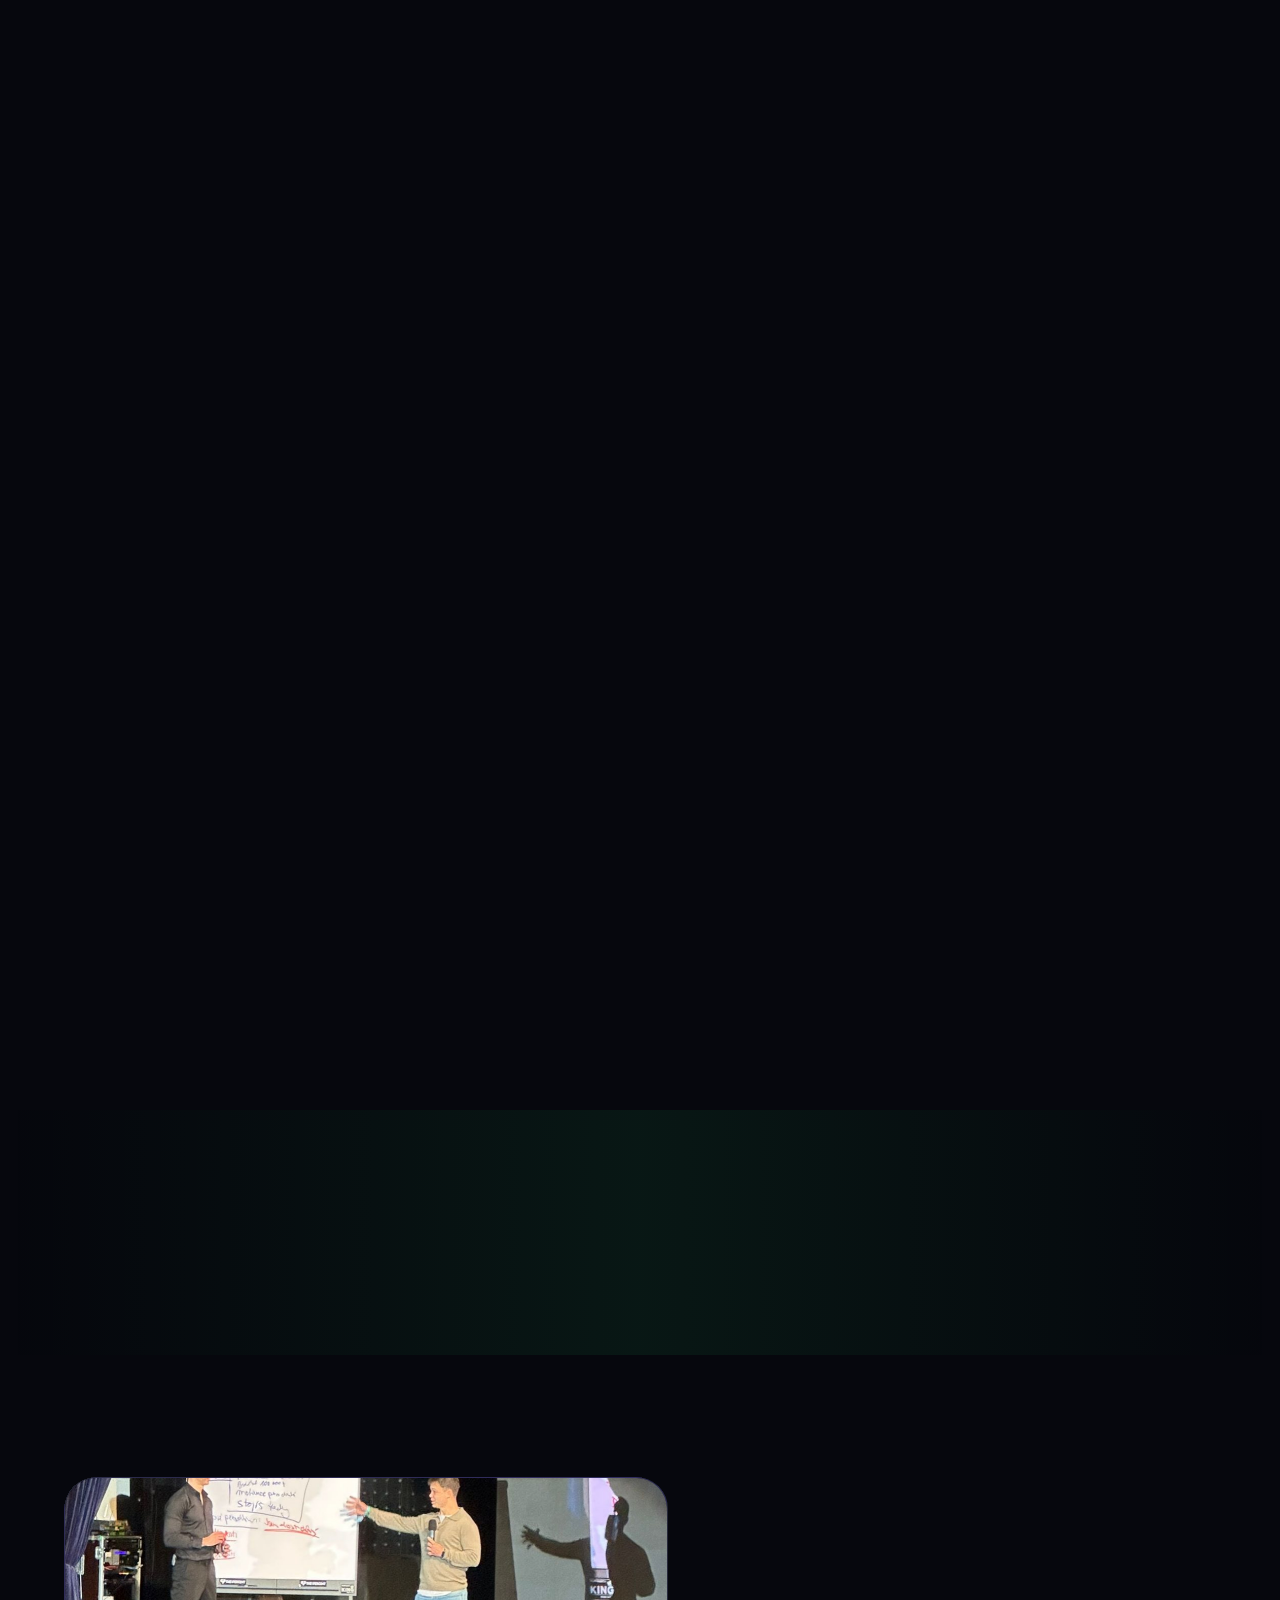
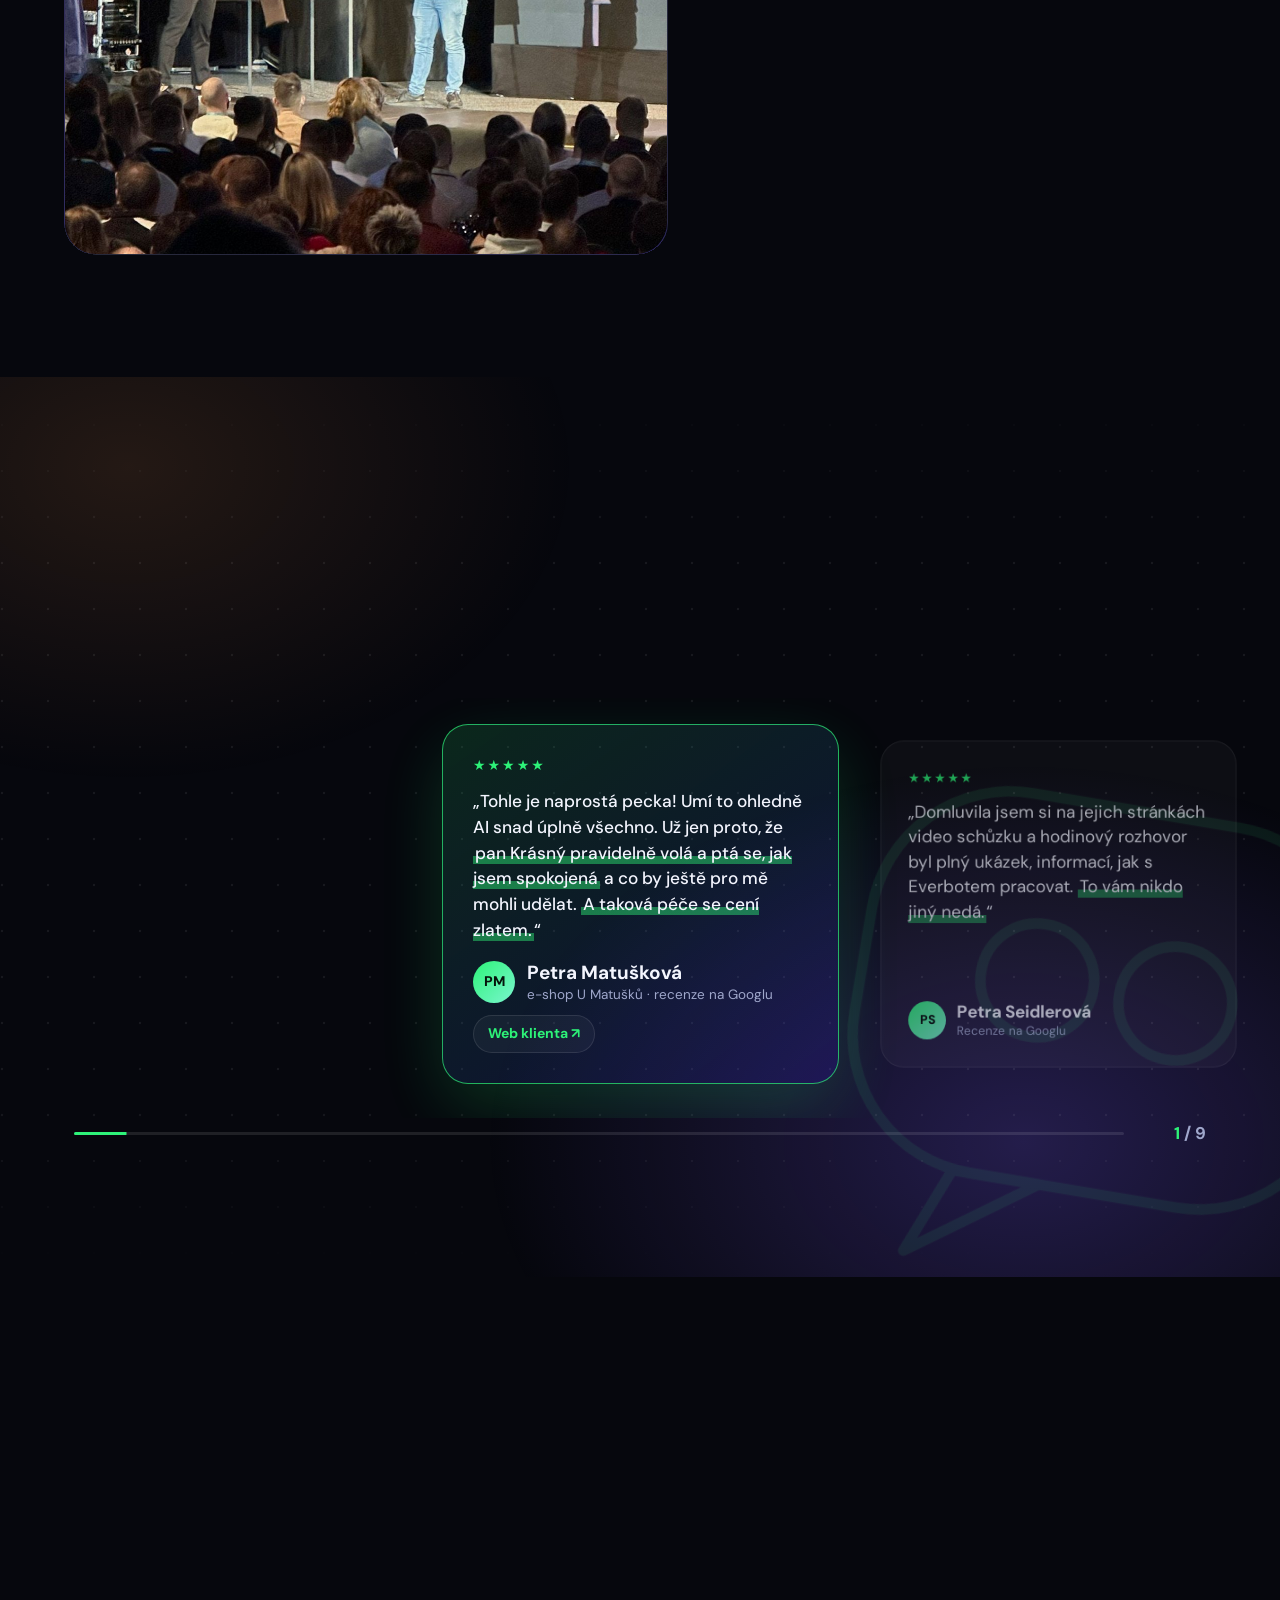
==== commit 36fa5074: "Efekt přechodu na rezervaci: warp skok s paprsky a rozsvícení kalendáře Co-Authored-By: Claude Sonne" ====
--- a/index.html
+++ b/index.html
@@ -8,7 +8,7 @@
 <meta name="description" content="Bezplatná hodinová online konzultace o využití AI. Jakub Krásný, AI konzultant Everbot.">
 <link rel="preconnect" href="https://fonts.googleapis.com">
 <link href="https://fonts.googleapis.com/css2?family=DM+Sans:opsz,wght@9..40,400;9..40,500;9..40,700;9..40,800&display=swap" rel="stylesheet">
-<link rel="stylesheet" href="style.css?v=1792840696">
+<link rel="stylesheet" href="style.css?v=1792841355">
 </head>
 <body>
 <div class="glow" id="glow"></div>
@@ -173,9 +173,9 @@
   <a href="https://everbot.ai" target="_blank" rel="noopener">everbot.ai</a>
 </footer>
 
-<script src="vendor/gsap.min.js?v=1792840696"></script>
-<script src="vendor/ScrollTrigger.min.js?v=1792840696"></script>
-<script src="fx.js?v=1792840696"></script>
-<script src="main.js?v=1792840696"></script>
+<script src="vendor/gsap.min.js?v=1792841355"></script>
+<script src="vendor/ScrollTrigger.min.js?v=1792841355"></script>
+<script src="fx.js?v=1792841355"></script>
+<script src="main.js?v=1792841355"></script>
 </body>
 </html>
--- a/style.css
+++ b/style.css
@@ -471,3 +471,8 @@
 :hover>.fxspot{opacity:1}
 .uc,.bt,.sc,.card,.mc,.vc,.step,.story{position:relative}
 @media(max-width:860px){.fxguide{display:none}}
+.fxwarp{position:fixed;inset:0;z-index:300;pointer-events:none}
+.fxwl{position:fixed;left:50%;bottom:16%;transform:translateX(-50%);z-index:301;padding:10px 20px;border-radius:999px;background:rgba(10,14,28,.85);border:1px solid rgba(46,243,121,.55);color:#2ef379;font:700 14px/1 ui-monospace,Menlo,Consolas,monospace;box-shadow:0 0 40px rgba(46,243,121,.3);pointer-events:none;white-space:nowrap}
+.fxlring{position:fixed;left:calc(50% - 60px);top:calc(50% - 60px);width:120px;height:120px;border-radius:50%;border:2px solid #2ef379;box-shadow:0 0 50px rgba(46,243,121,.6),inset 0 0 50px rgba(46,243,121,.3);z-index:299;pointer-events:none}
+.fxland{animation:fxland 2.2s ease-out}
+@keyframes fxland{0%{box-shadow:inset 0 0 0 2px rgba(46,243,121,.9),inset 0 0 160px rgba(46,243,121,.35)}100%{box-shadow:inset 0 0 0 2px rgba(46,243,121,0),inset 0 0 160px rgba(46,243,121,0)}}
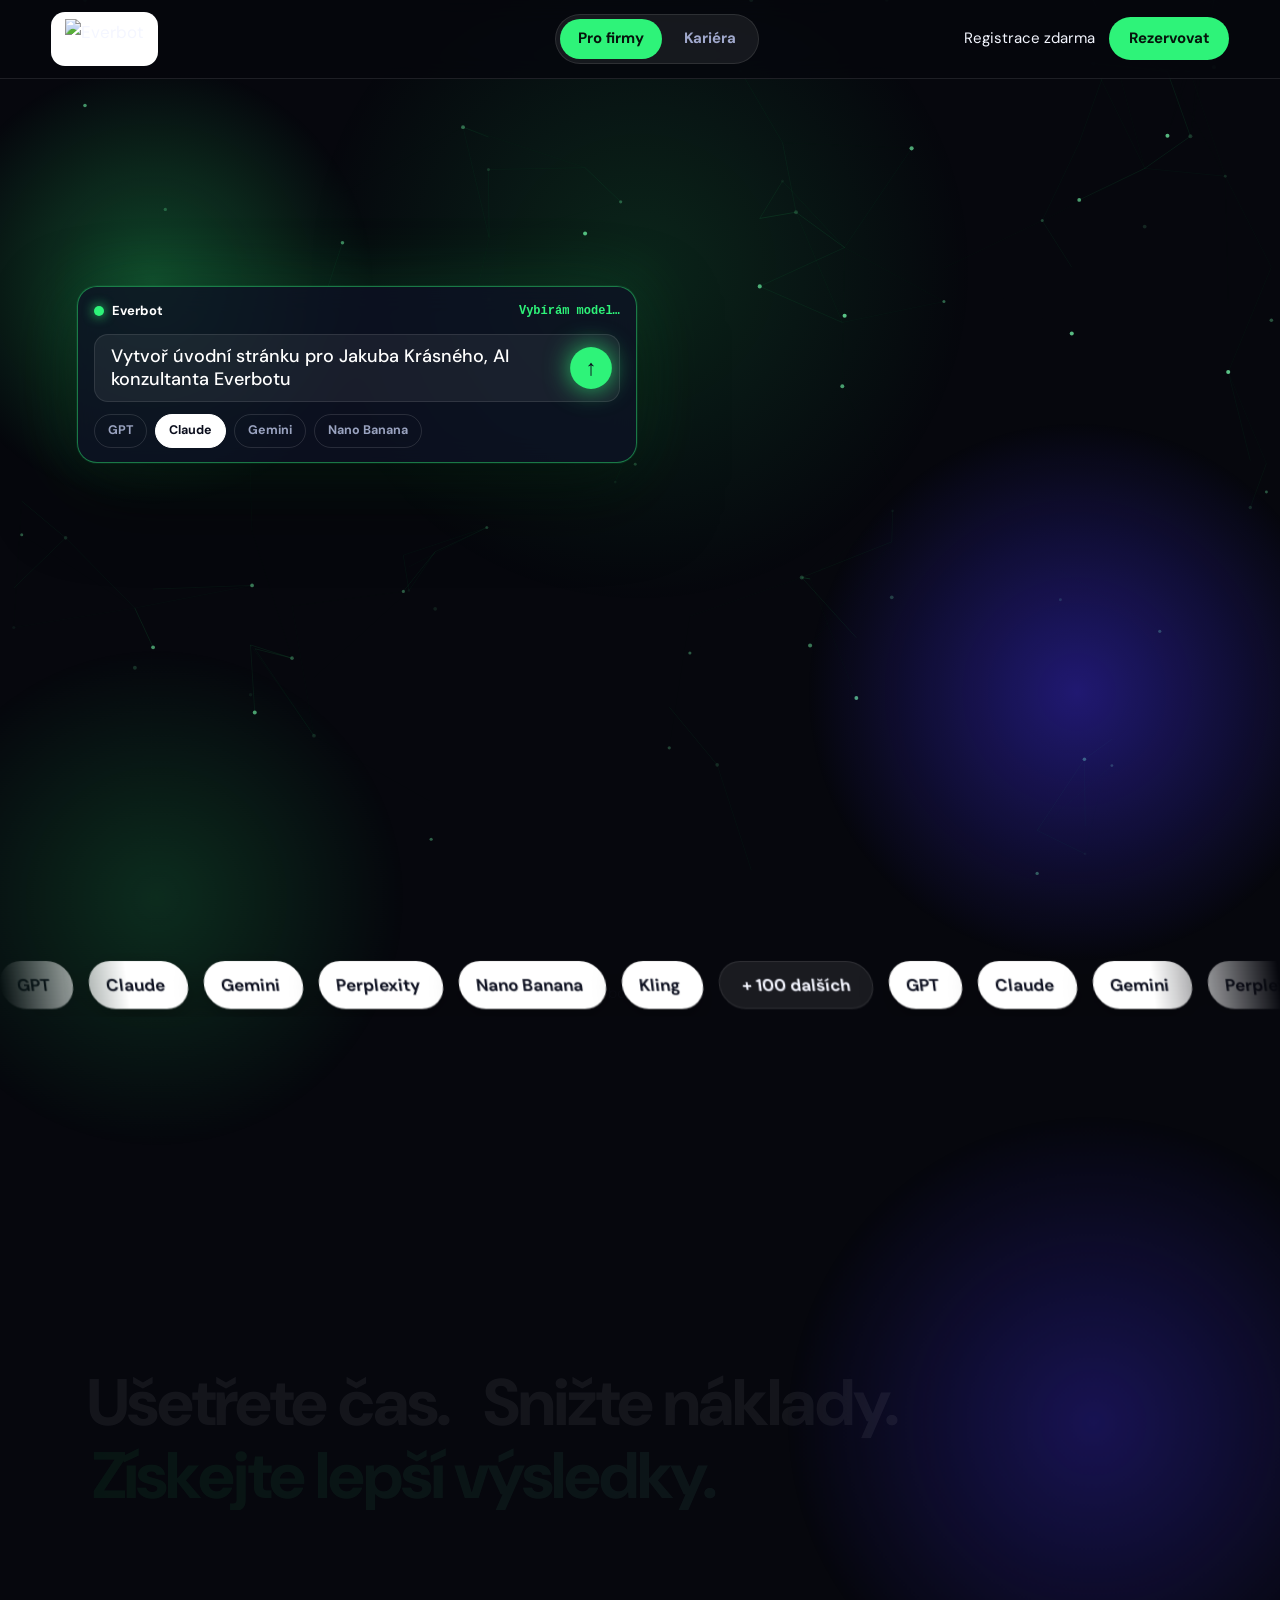
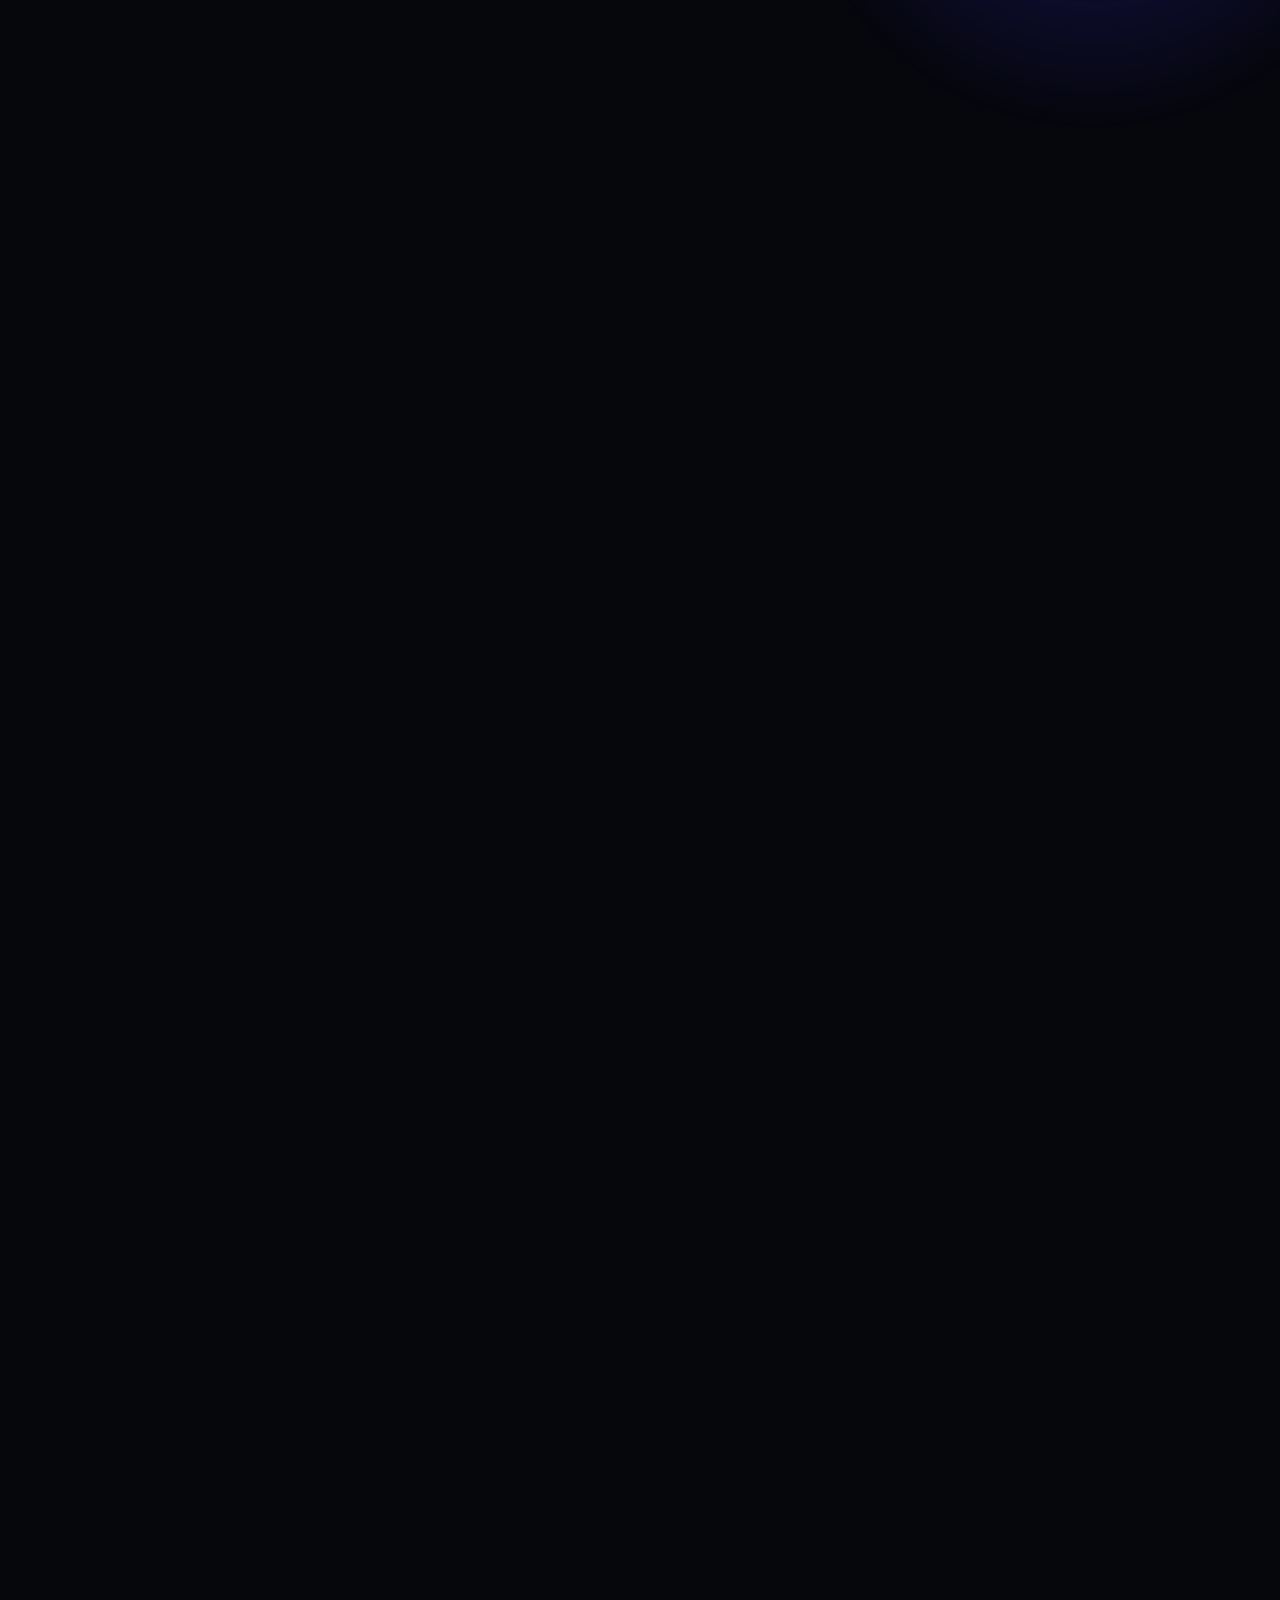
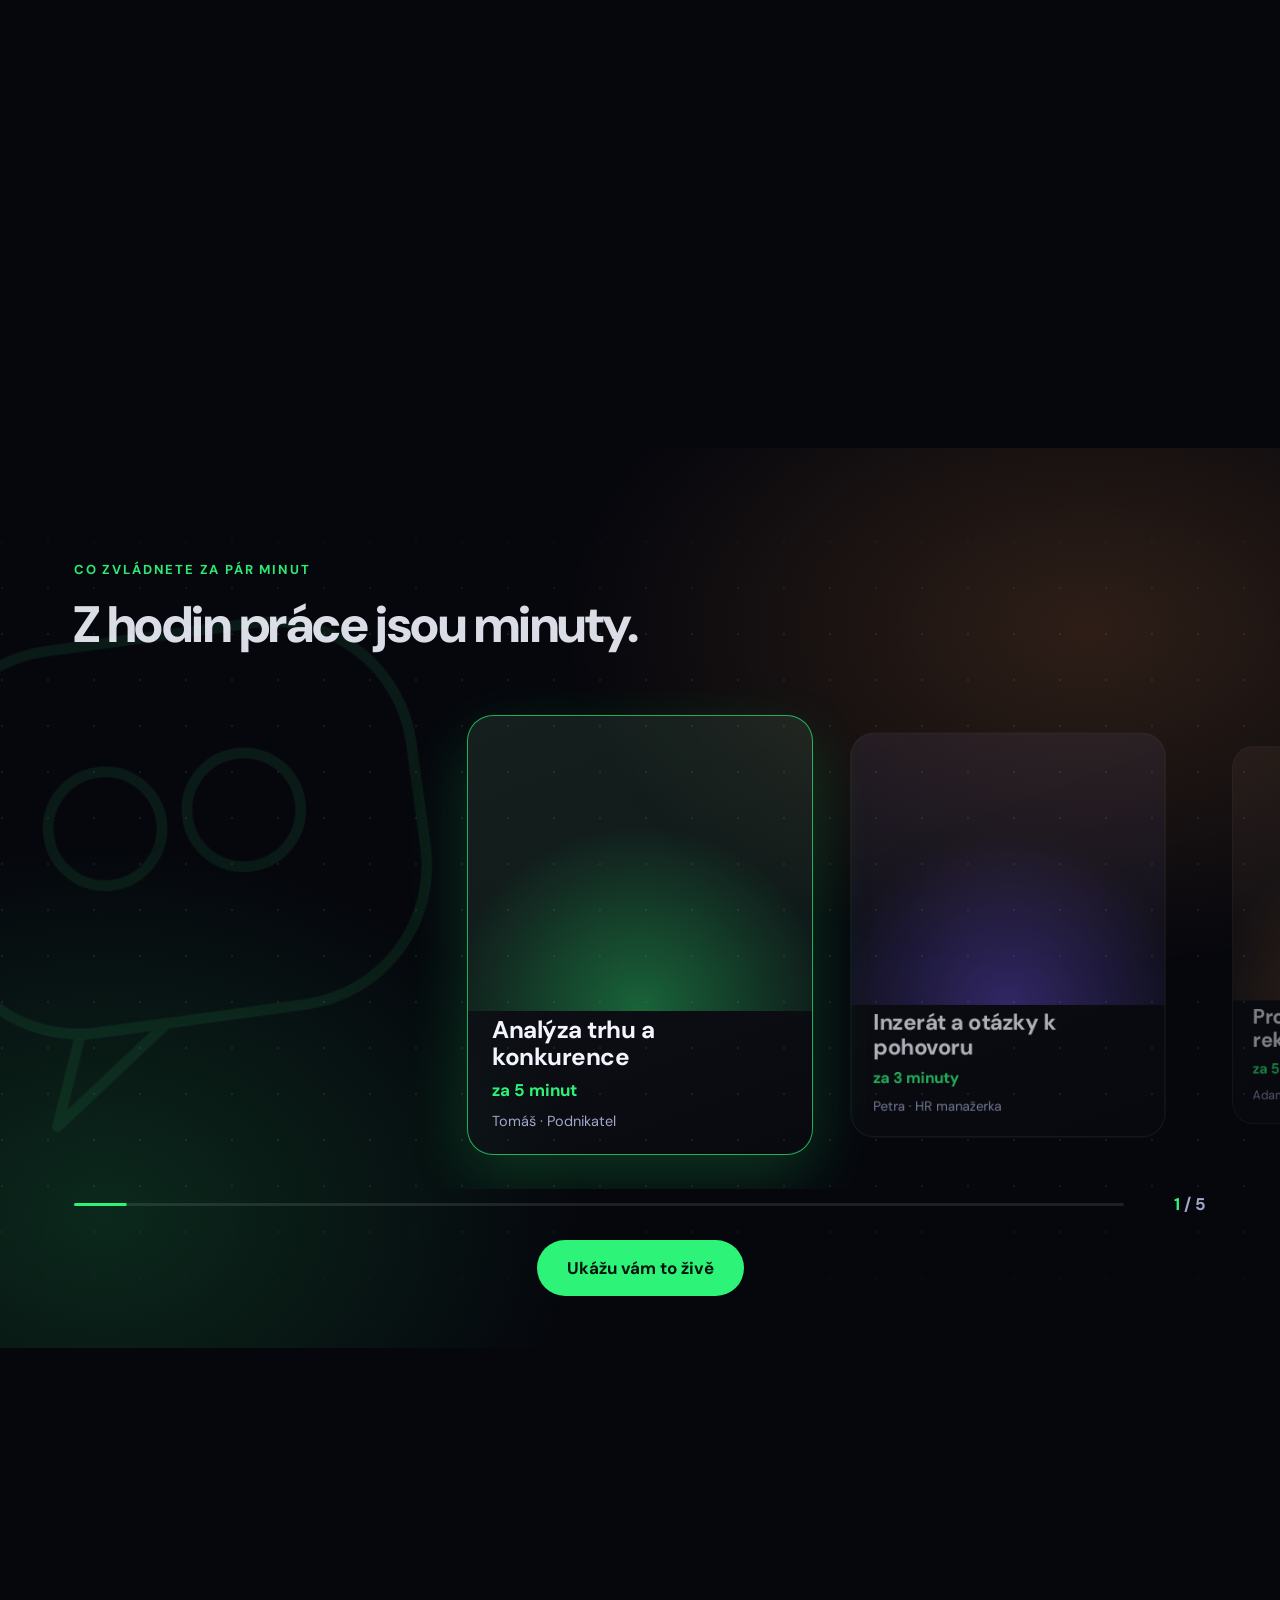
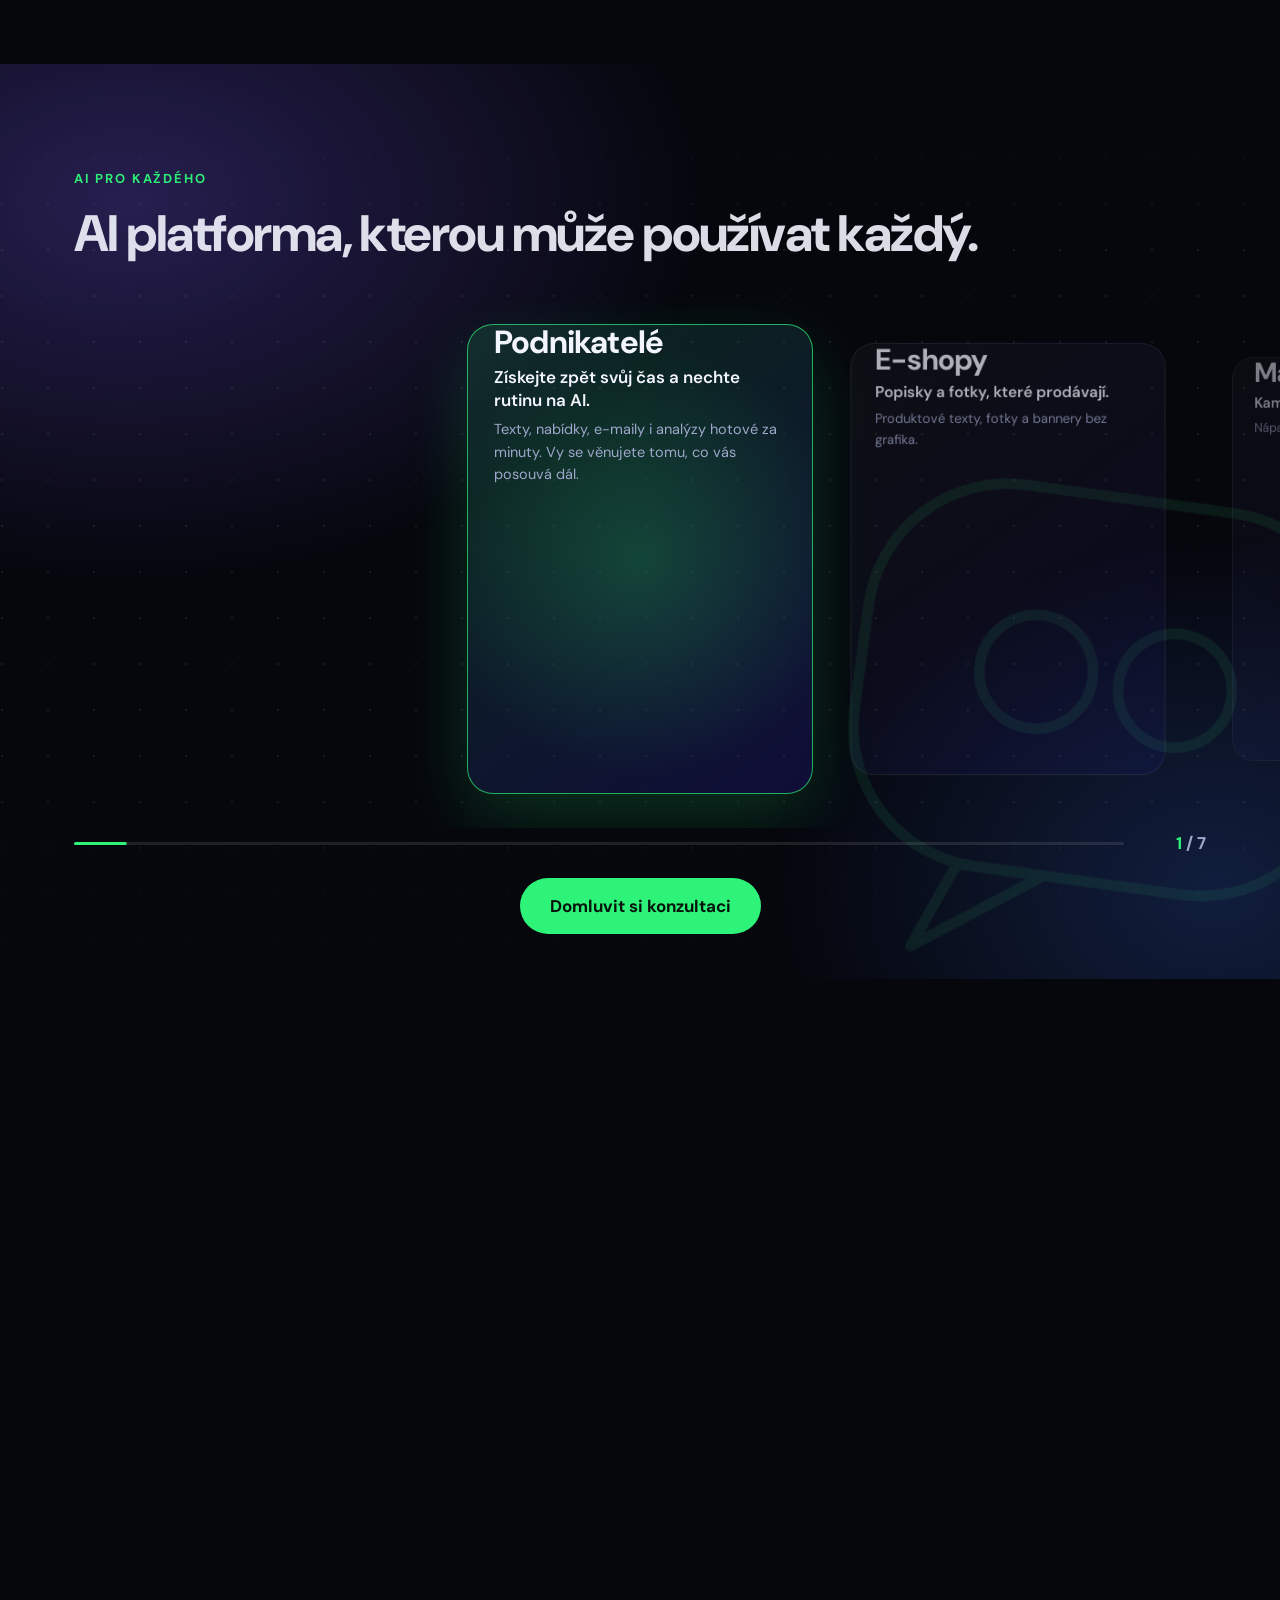
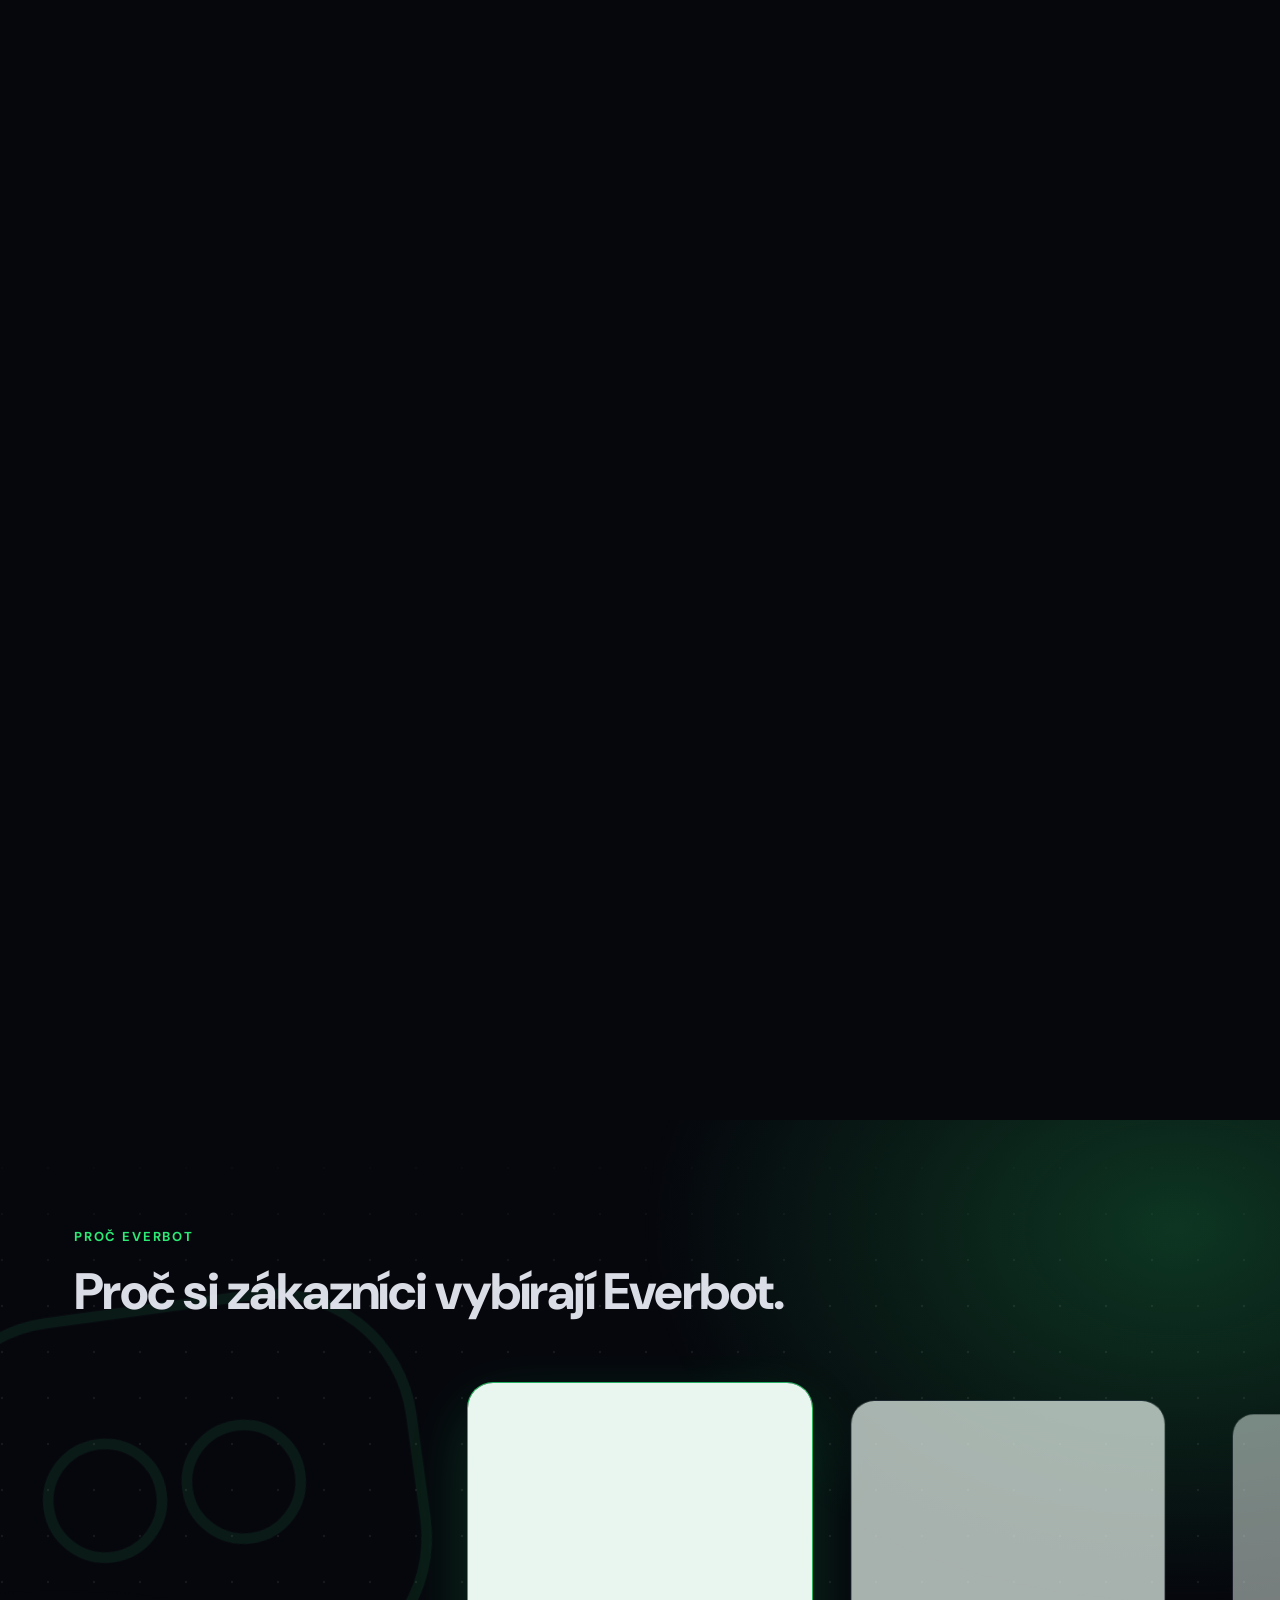
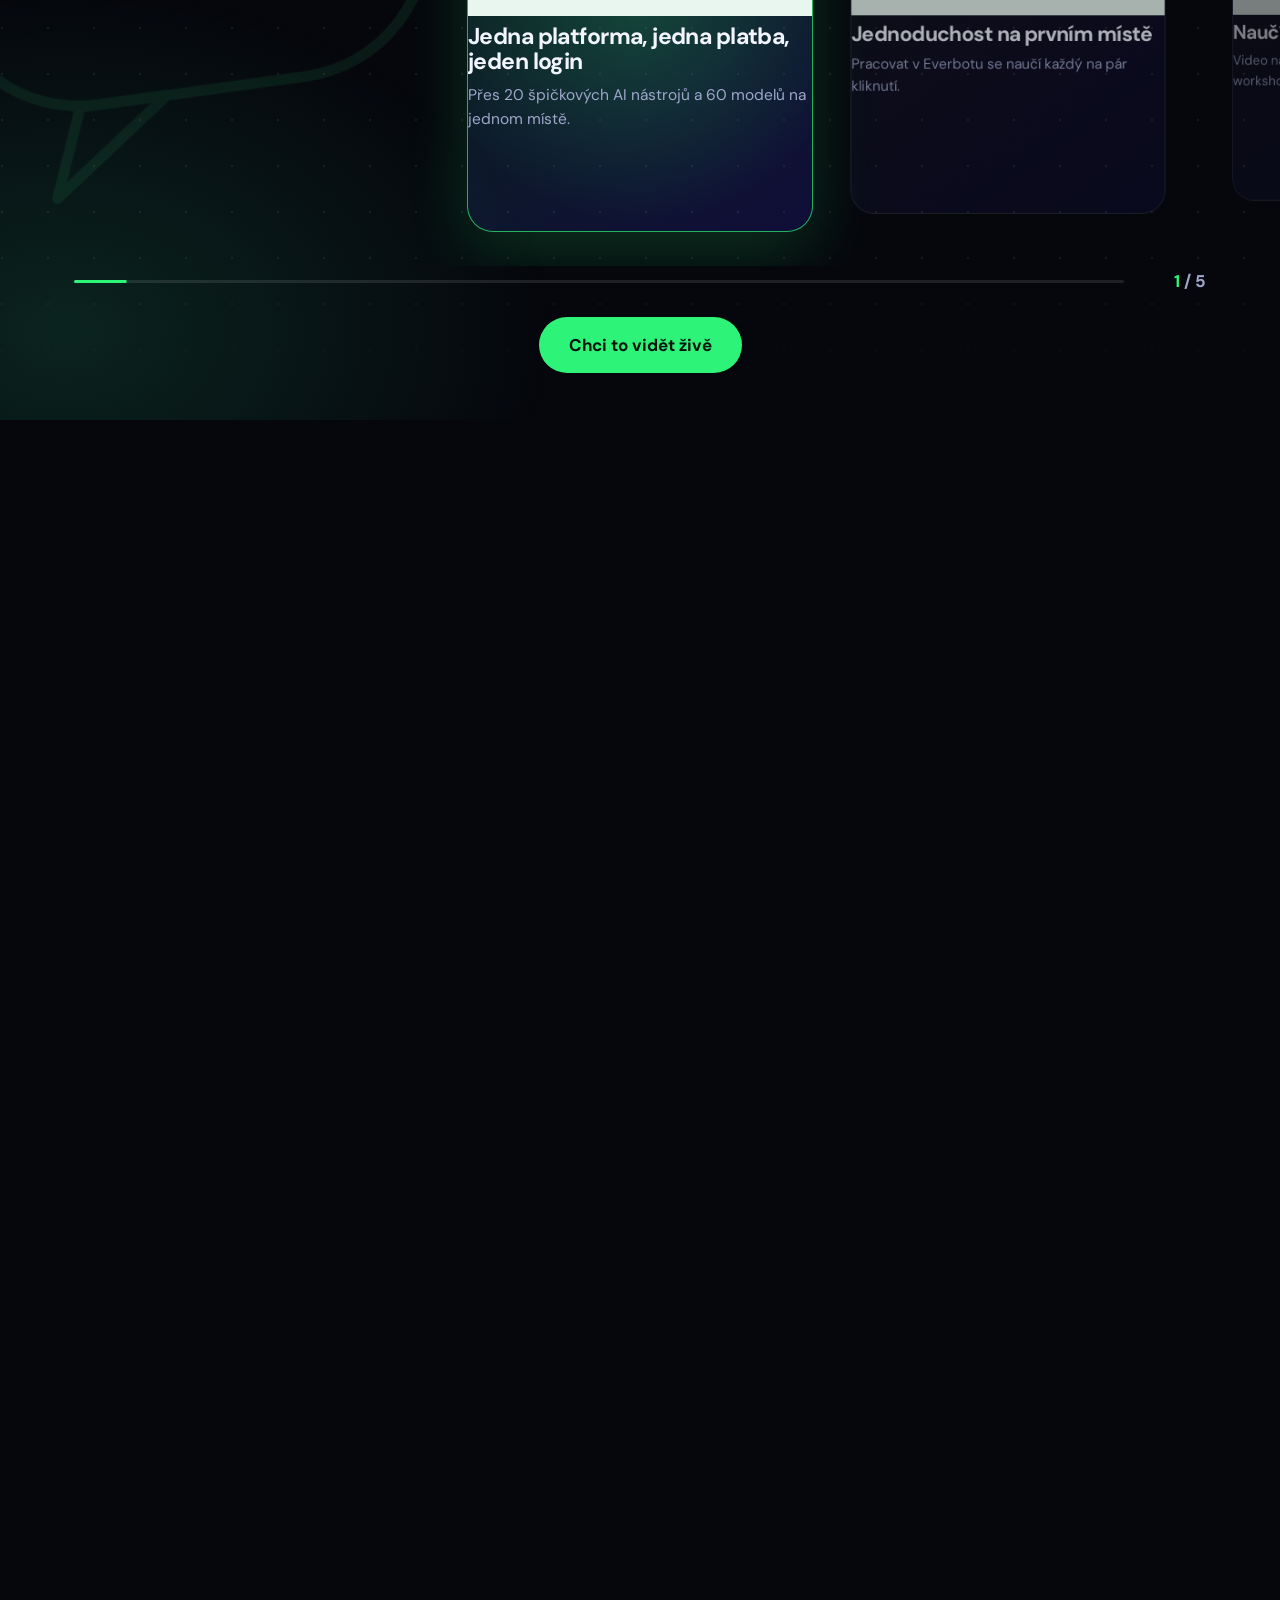
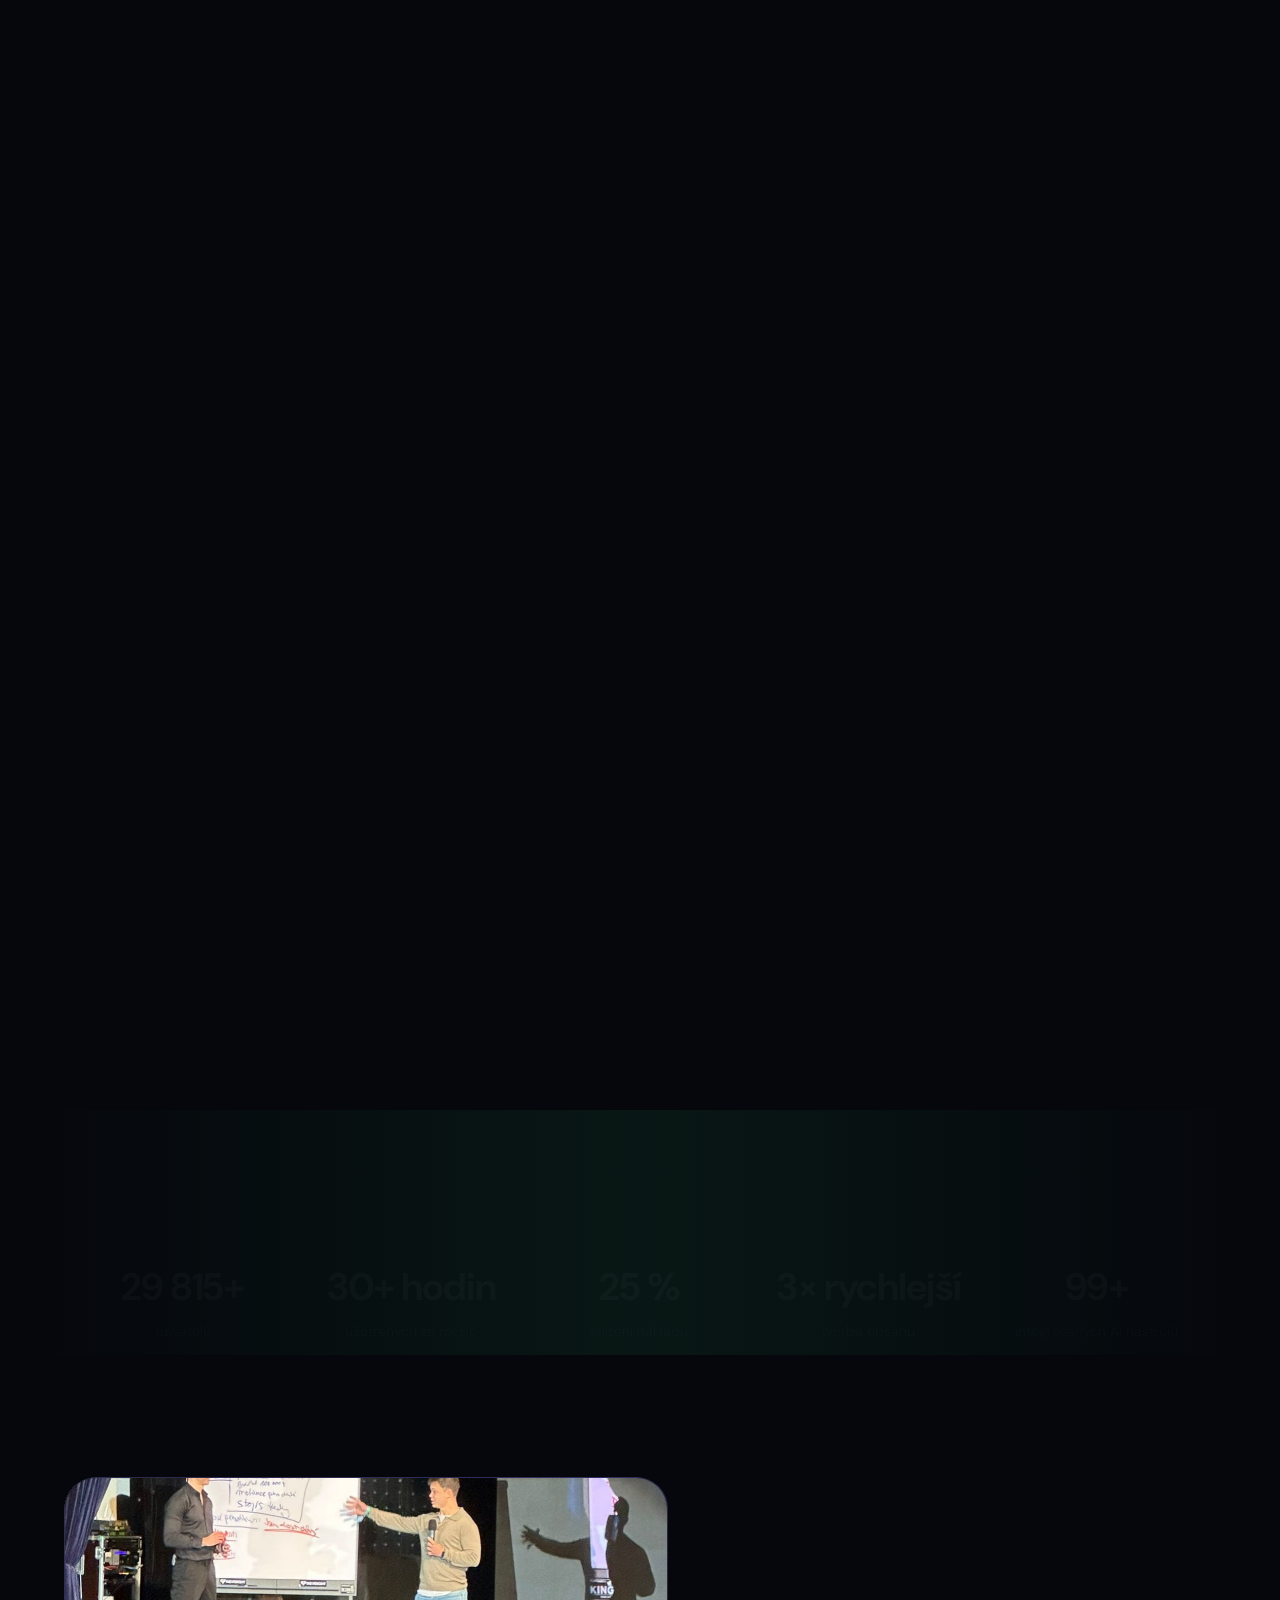
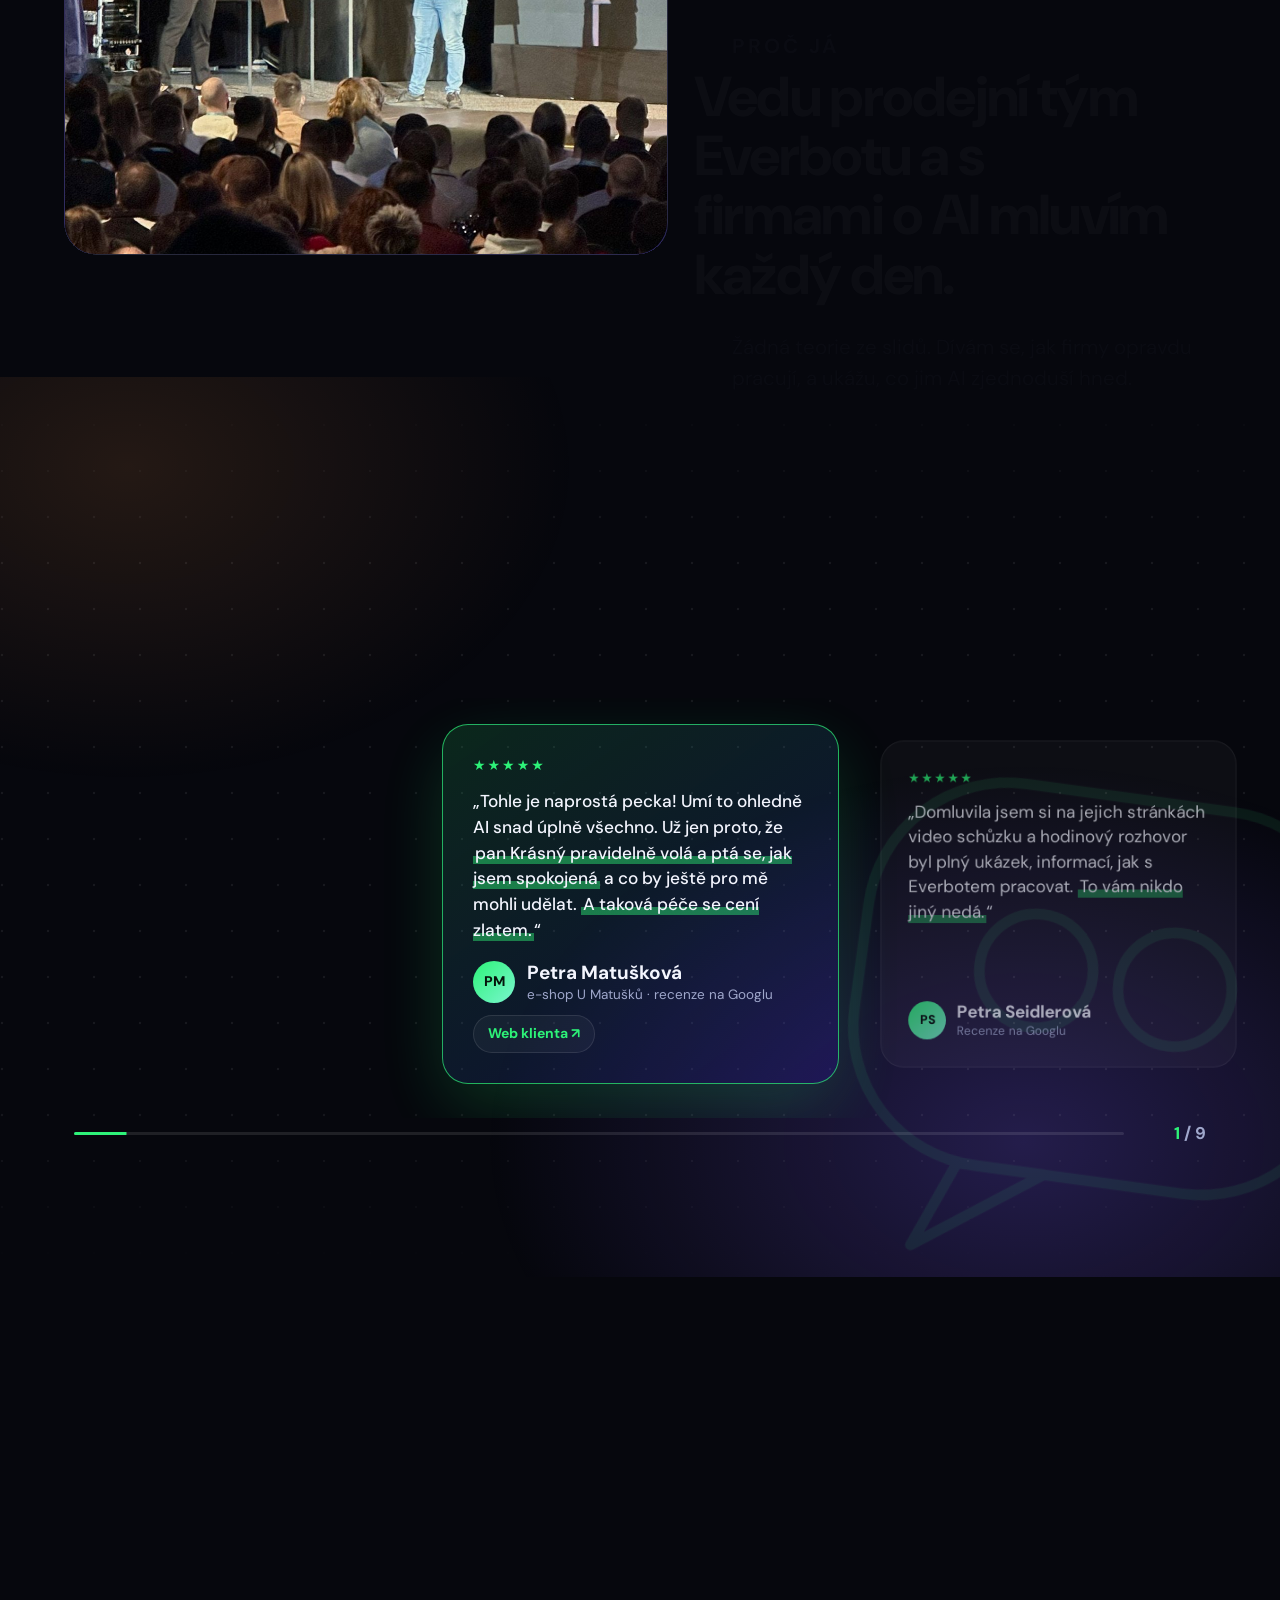
==== commit 7ef9a530: "Přechod na rezervaci: jemné zatemnění a přeskok místo projíždění stránkou Co-Authored-By: Claude Son" ====
--- a/index.html
+++ b/index.html
@@ -8,7 +8,7 @@
 <meta name="description" content="Bezplatná hodinová online konzultace o využití AI. Jakub Krásný, AI konzultant Everbot.">
 <link rel="preconnect" href="https://fonts.googleapis.com">
 <link href="https://fonts.googleapis.com/css2?family=DM+Sans:opsz,wght@9..40,400;9..40,500;9..40,700;9..40,800&display=swap" rel="stylesheet">
-<link rel="stylesheet" href="style.css?v=1792841355">
+<link rel="stylesheet" href="style.css?v=1792841540">
 </head>
 <body>
 <div class="glow" id="glow"></div>
@@ -173,9 +173,9 @@
   <a href="https://everbot.ai" target="_blank" rel="noopener">everbot.ai</a>
 </footer>
 
-<script src="vendor/gsap.min.js?v=1792841355"></script>
-<script src="vendor/ScrollTrigger.min.js?v=1792841355"></script>
-<script src="fx.js?v=1792841355"></script>
-<script src="main.js?v=1792841355"></script>
+<script src="vendor/gsap.min.js?v=1792841540"></script>
+<script src="vendor/ScrollTrigger.min.js?v=1792841540"></script>
+<script src="fx.js?v=1792841540"></script>
+<script src="main.js?v=1792841540"></script>
 </body>
 </html>
--- a/style.css
+++ b/style.css
@@ -471,8 +471,9 @@
 :hover>.fxspot{opacity:1}
 .uc,.bt,.sc,.card,.mc,.vc,.step,.story{position:relative}
 @media(max-width:860px){.fxguide{display:none}}
-.fxwarp{position:fixed;inset:0;z-index:300;pointer-events:none}
-.fxwl{position:fixed;left:50%;bottom:16%;transform:translateX(-50%);z-index:301;padding:10px 20px;border-radius:999px;background:rgba(10,14,28,.85);border:1px solid rgba(46,243,121,.55);color:#2ef379;font:700 14px/1 ui-monospace,Menlo,Consolas,monospace;box-shadow:0 0 40px rgba(46,243,121,.3);pointer-events:none;white-space:nowrap}
-.fxlring{position:fixed;left:calc(50% - 60px);top:calc(50% - 60px);width:120px;height:120px;border-radius:50%;border:2px solid #2ef379;box-shadow:0 0 50px rgba(46,243,121,.6),inset 0 0 50px rgba(46,243,121,.3);z-index:299;pointer-events:none}
+.fxveil{position:fixed;inset:0;z-index:300;pointer-events:none;display:flex;align-items:center;justify-content:center;background:radial-gradient(ellipse at center,rgba(12,22,22,.86),rgba(5,7,16,.96));backdrop-filter:blur(10px)}
+.fxveil span{display:flex;align-items:center;gap:12px;color:#fff;font-weight:600;font-size:17px;letter-spacing:.01em}
+.fxveil i{width:16px;height:16px;border-radius:50%;border:2px solid rgba(46,243,121,.25);border-top-color:#2ef379;animation:fxspin .8s linear infinite}
+@keyframes fxspin{to{transform:rotate(360deg)}}
 .fxland{animation:fxland 2.2s ease-out}
 @keyframes fxland{0%{box-shadow:inset 0 0 0 2px rgba(46,243,121,.9),inset 0 0 160px rgba(46,243,121,.35)}100%{box-shadow:inset 0 0 0 2px rgba(46,243,121,0),inset 0 0 160px rgba(46,243,121,0)}}
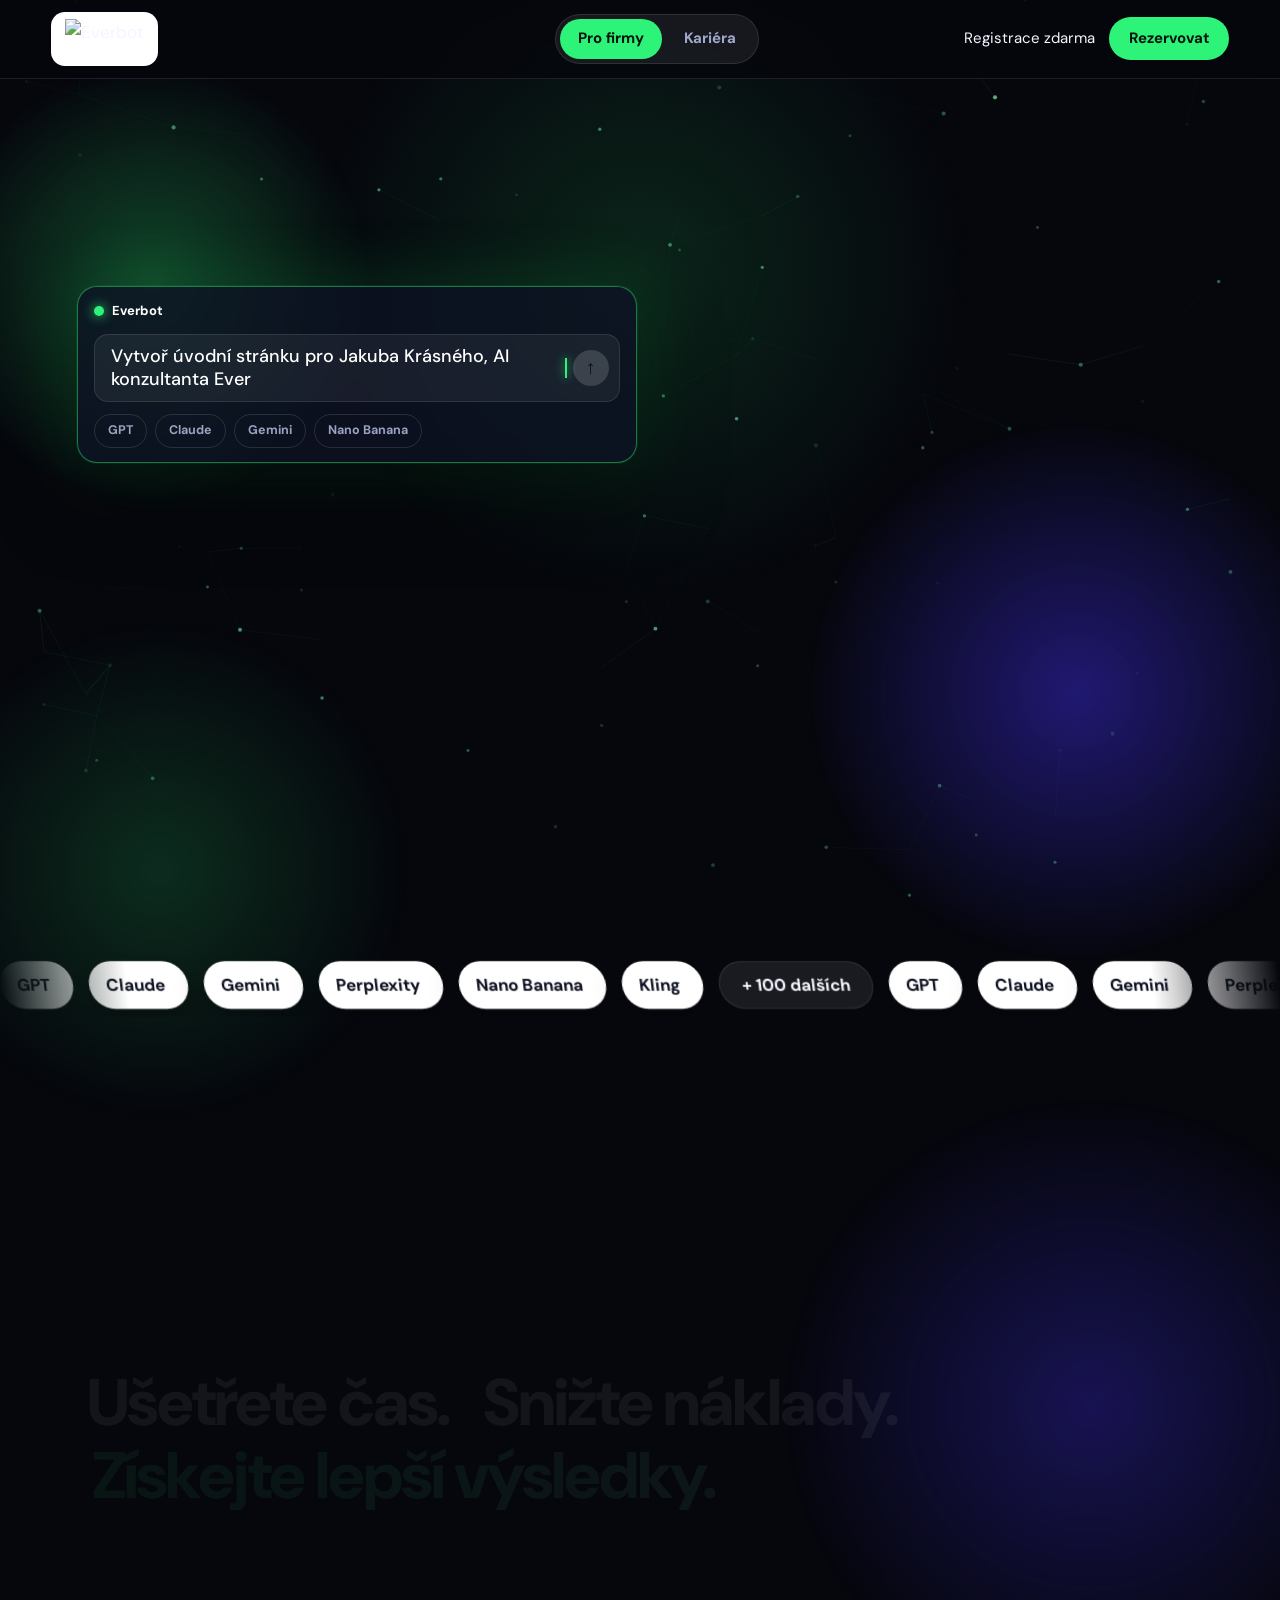
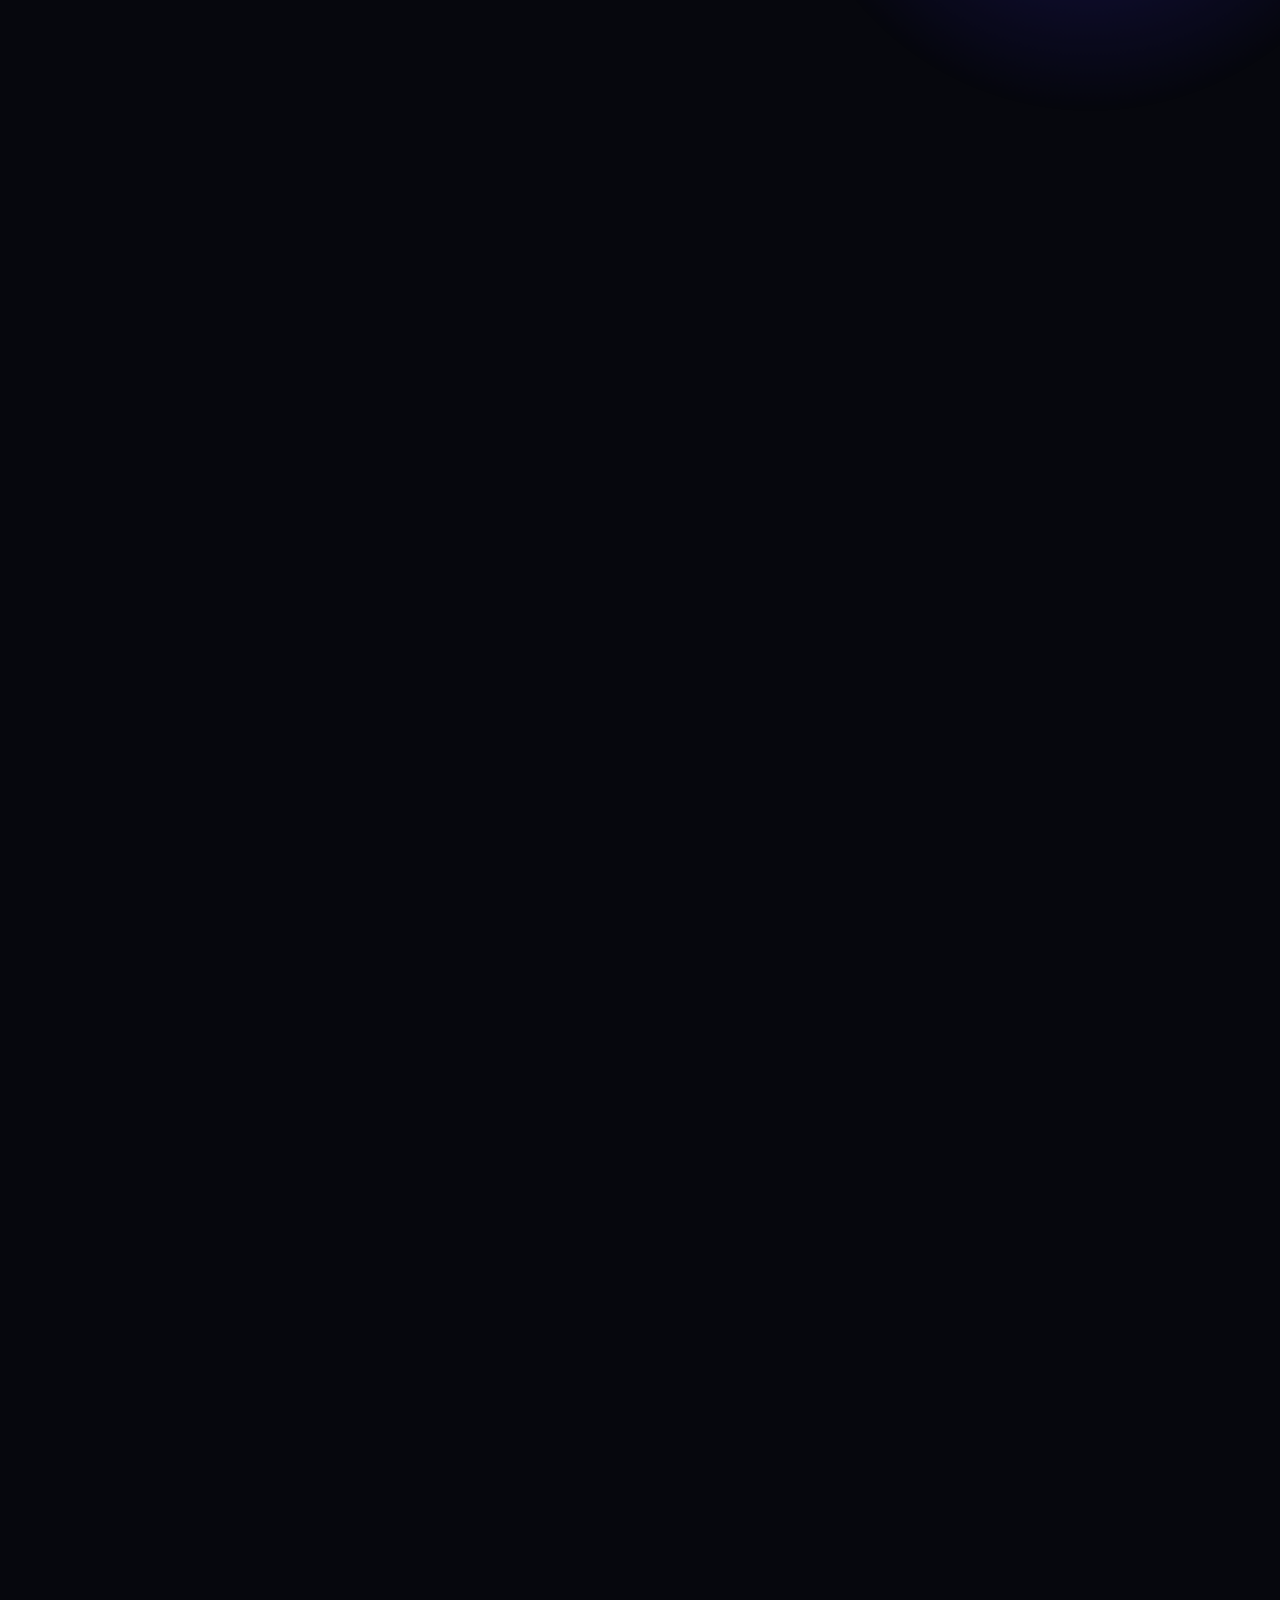
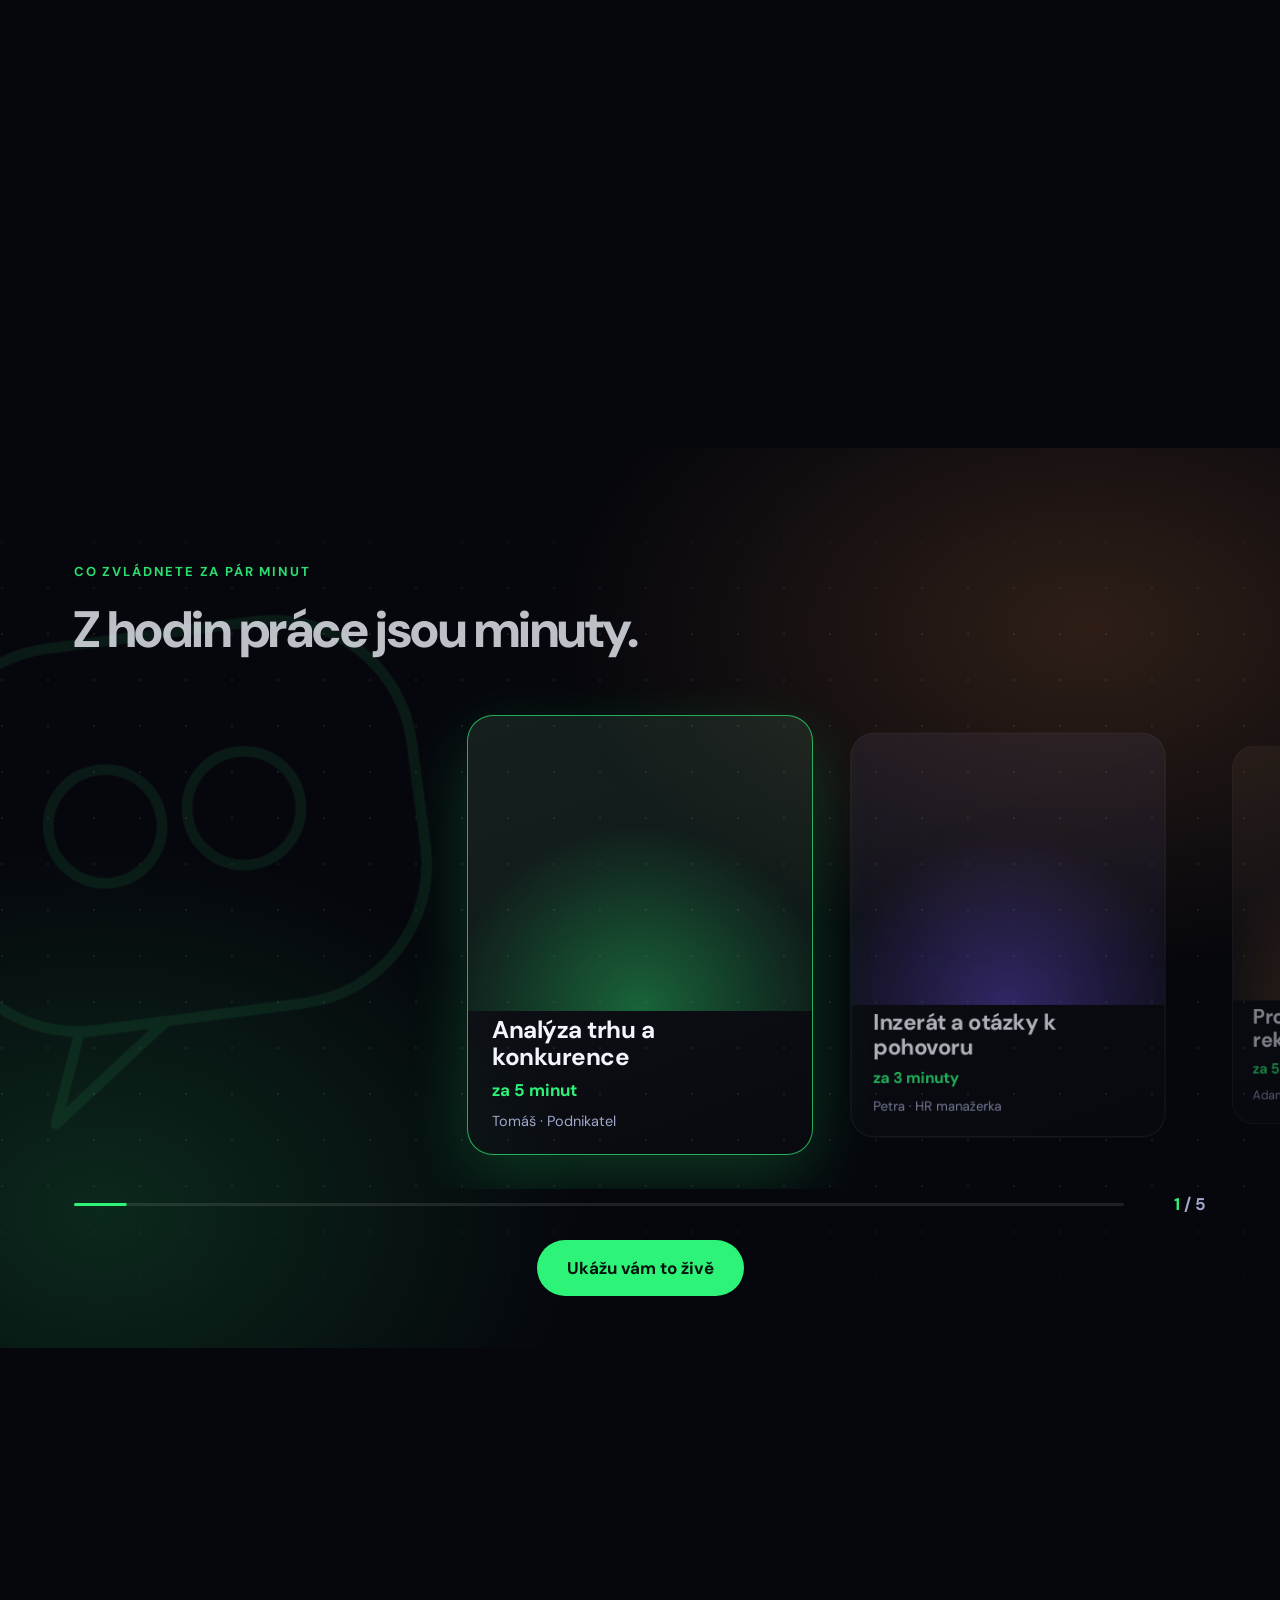
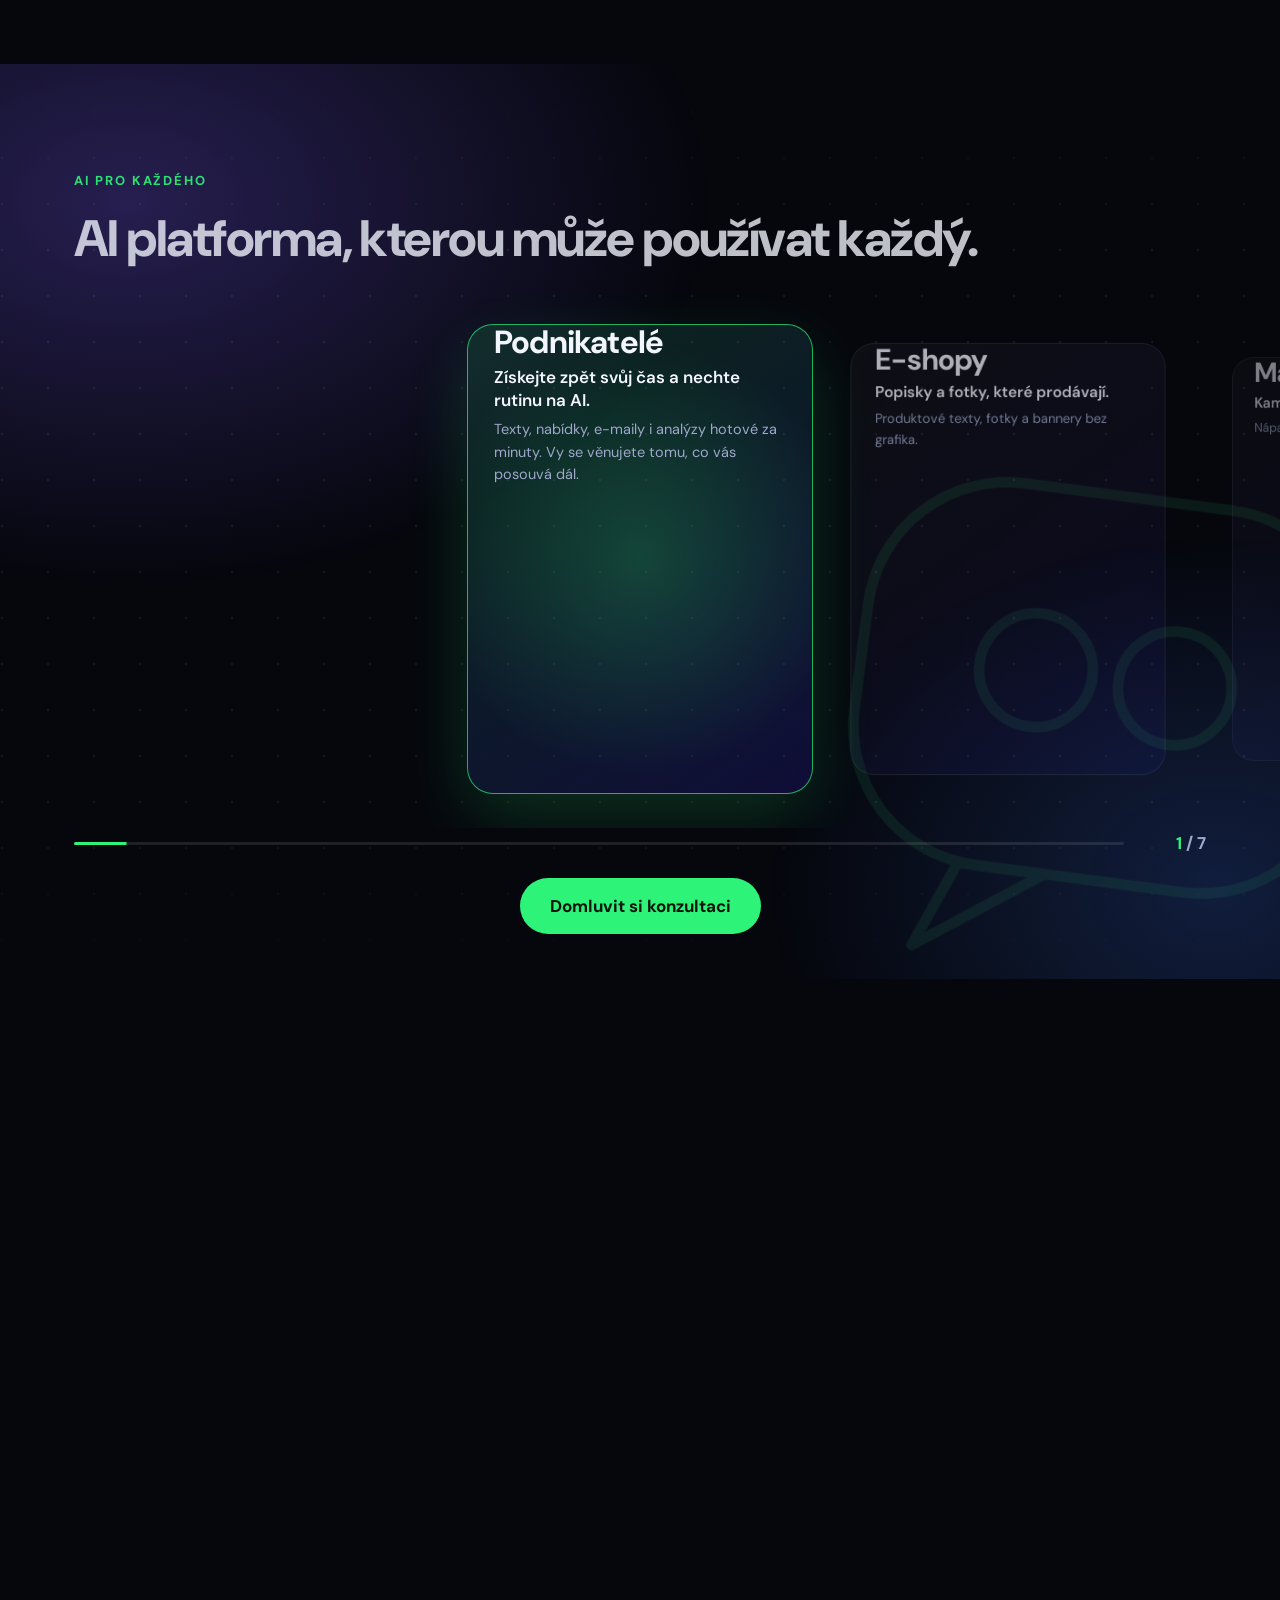
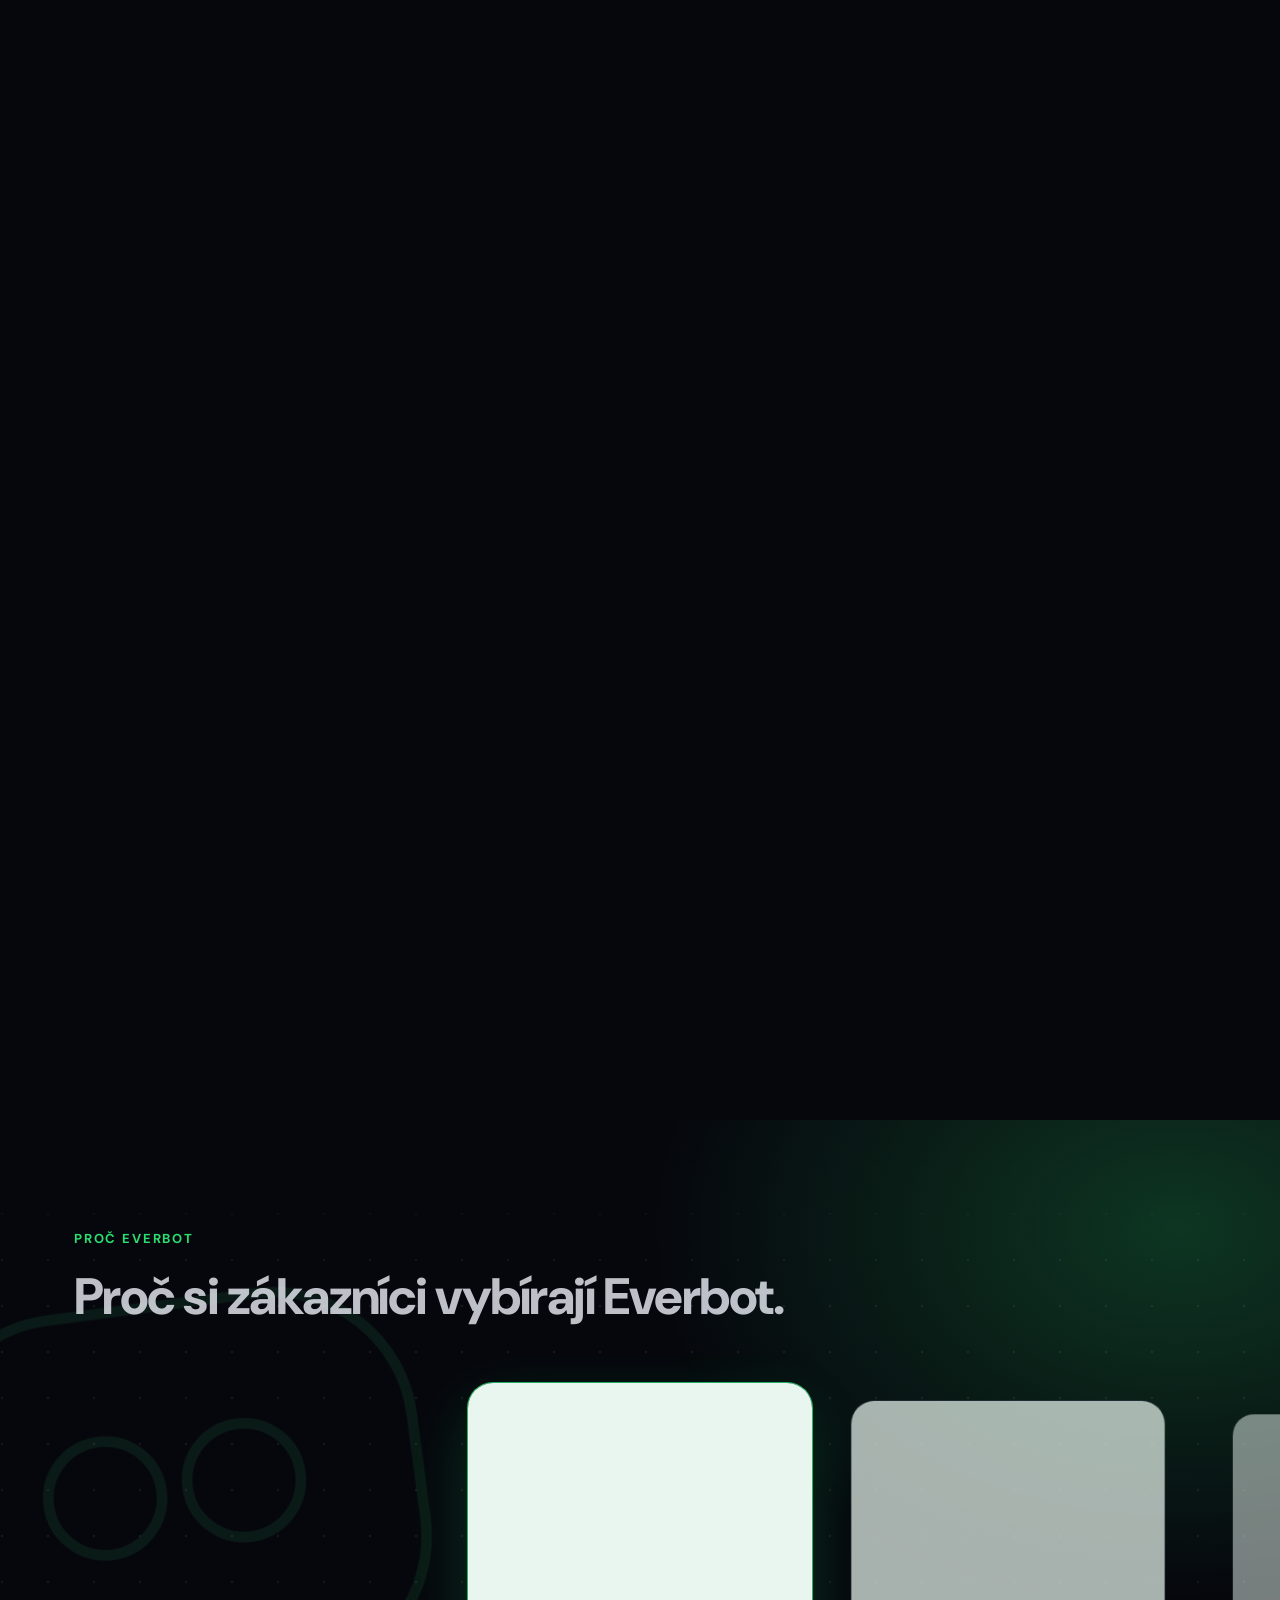
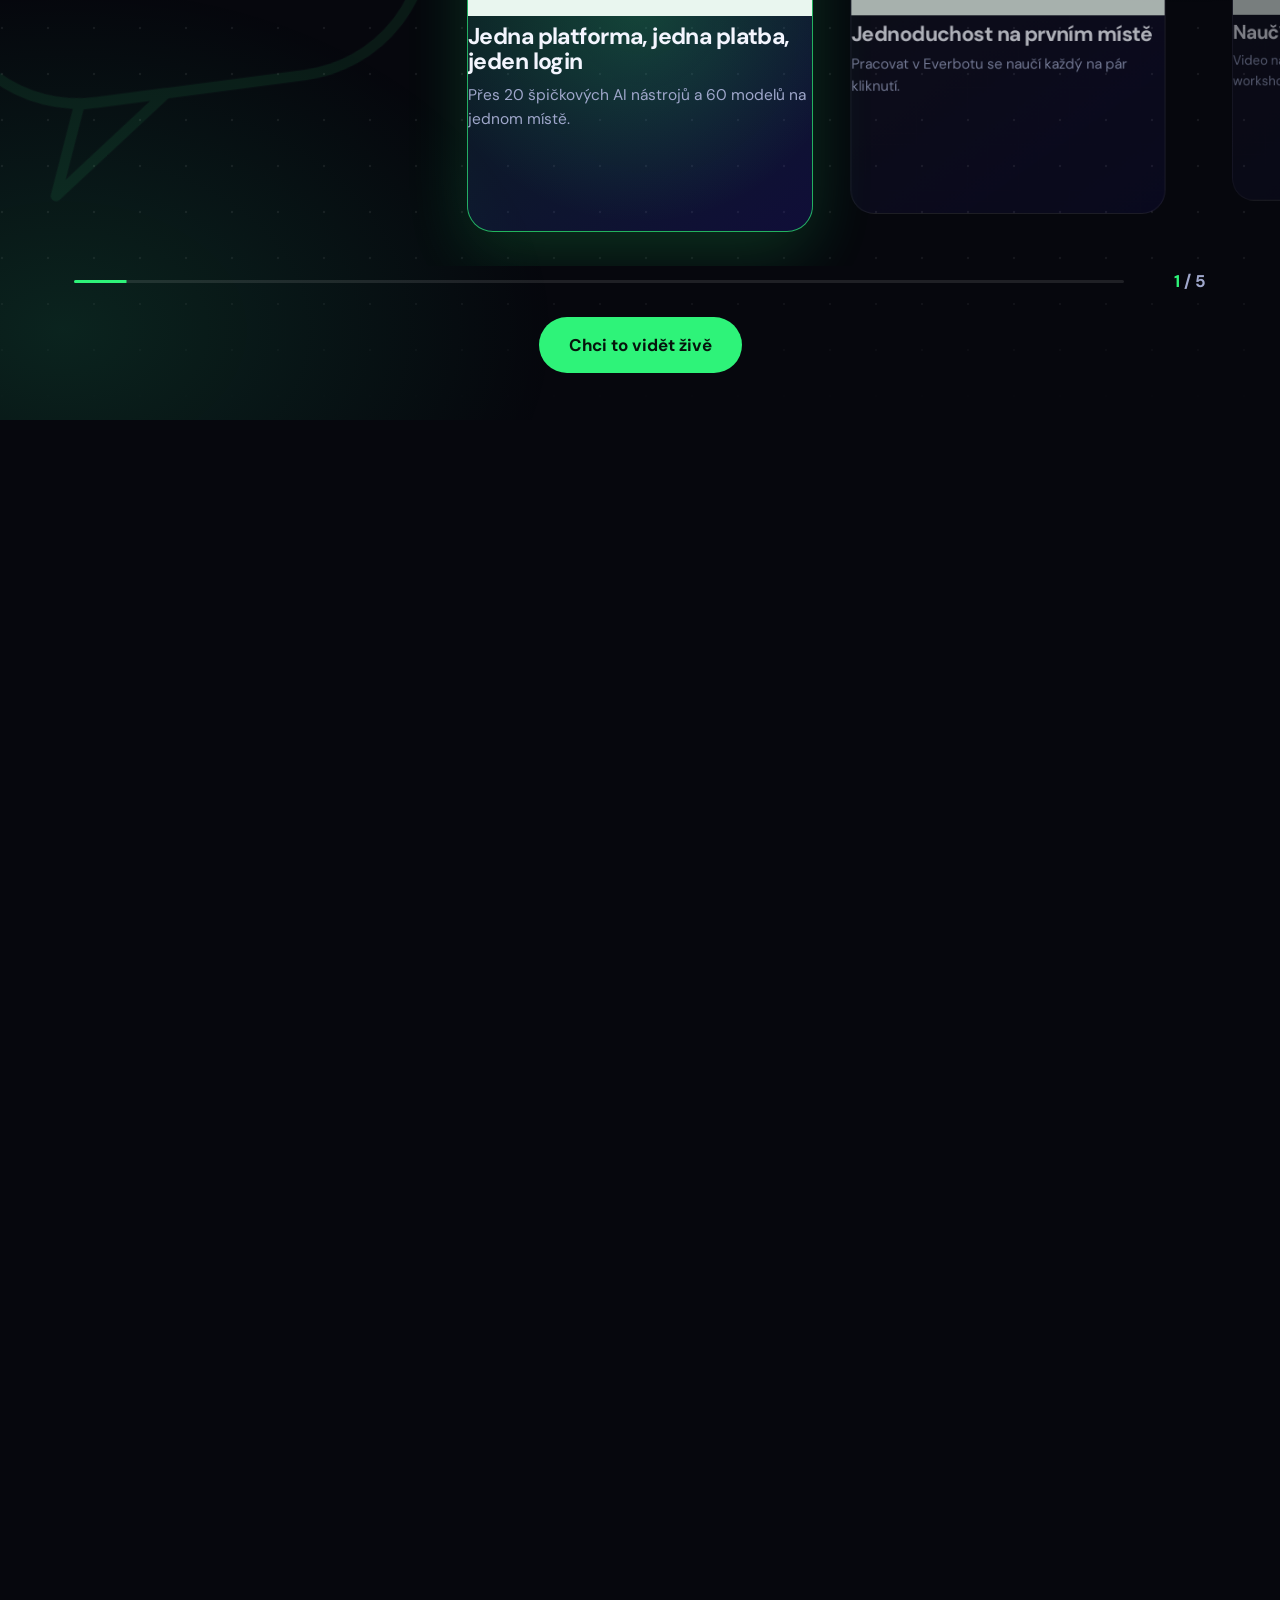
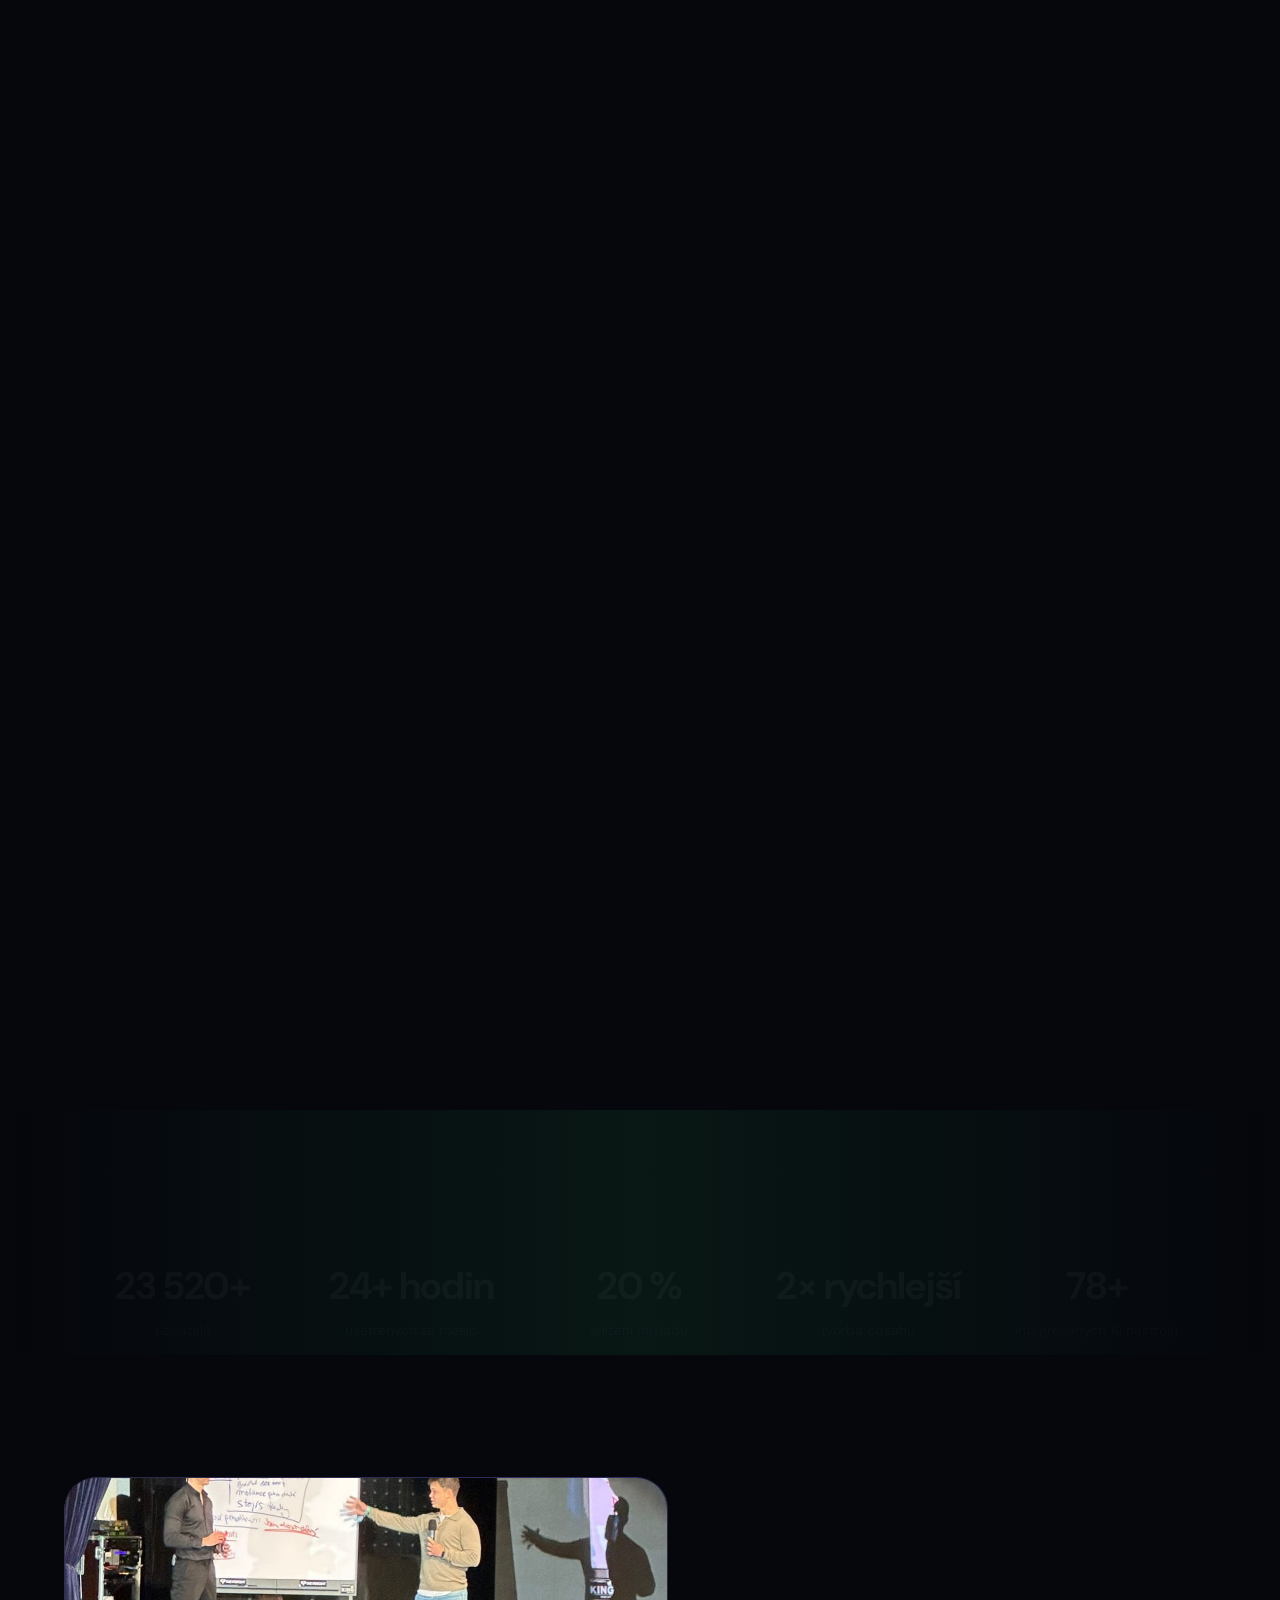
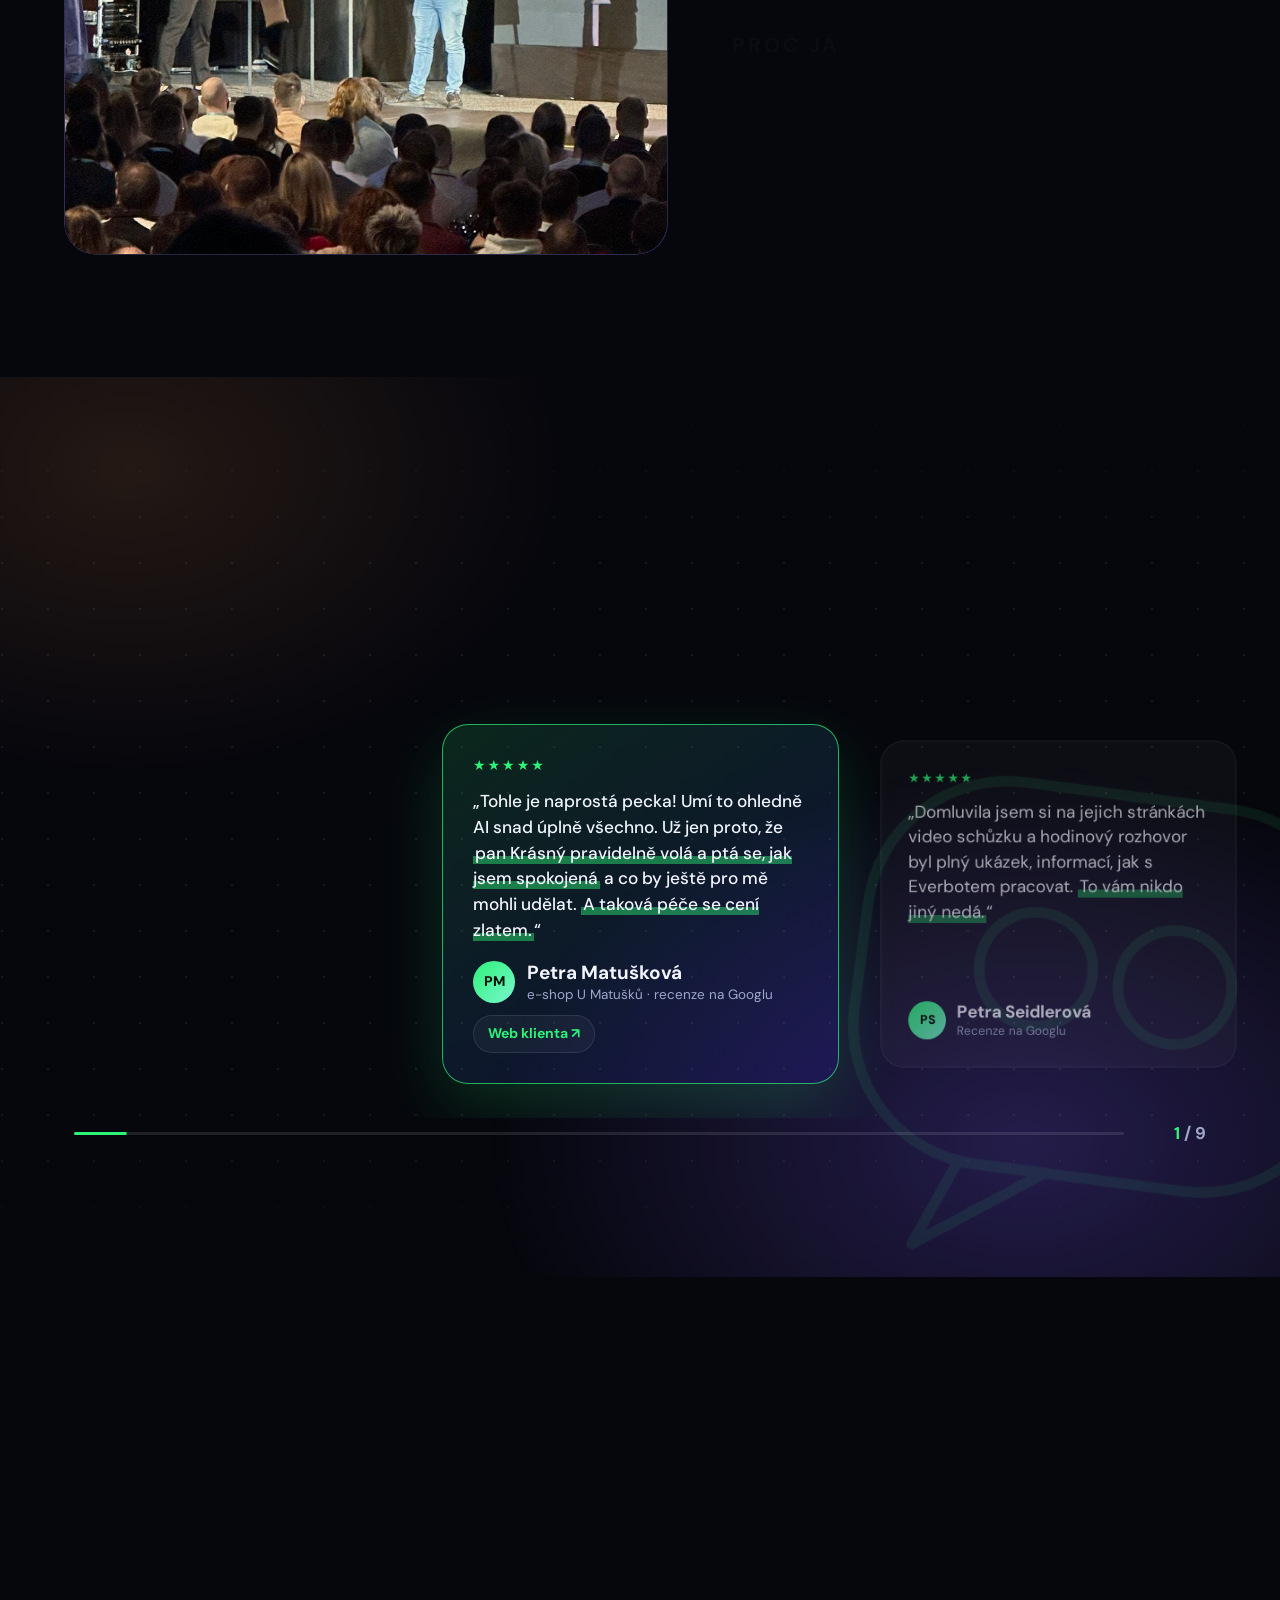
==== commit 6f953d9a: "Krátký přesun na rezervaci plynule; po návratu nahoru se úvodní efekt přehraje znovu Co-Authored-By:" ====
--- a/index.html
+++ b/index.html
@@ -8,7 +8,7 @@
 <meta name="description" content="Bezplatná hodinová online konzultace o využití AI. Jakub Krásný, AI konzultant Everbot.">
 <link rel="preconnect" href="https://fonts.googleapis.com">
 <link href="https://fonts.googleapis.com/css2?family=DM+Sans:opsz,wght@9..40,400;9..40,500;9..40,700;9..40,800&display=swap" rel="stylesheet">
-<link rel="stylesheet" href="style.css?v=1792841540">
+<link rel="stylesheet" href="style.css?v=1792841899">
 </head>
 <body>
 <div class="glow" id="glow"></div>
@@ -173,9 +173,9 @@
   <a href="https://everbot.ai" target="_blank" rel="noopener">everbot.ai</a>
 </footer>
 
-<script src="vendor/gsap.min.js?v=1792841540"></script>
-<script src="vendor/ScrollTrigger.min.js?v=1792841540"></script>
-<script src="fx.js?v=1792841540"></script>
-<script src="main.js?v=1792841540"></script>
+<script src="vendor/gsap.min.js?v=1792841899"></script>
+<script src="vendor/ScrollTrigger.min.js?v=1792841899"></script>
+<script src="fx.js?v=1792841899"></script>
+<script src="main.js?v=1792841899"></script>
 </body>
 </html>
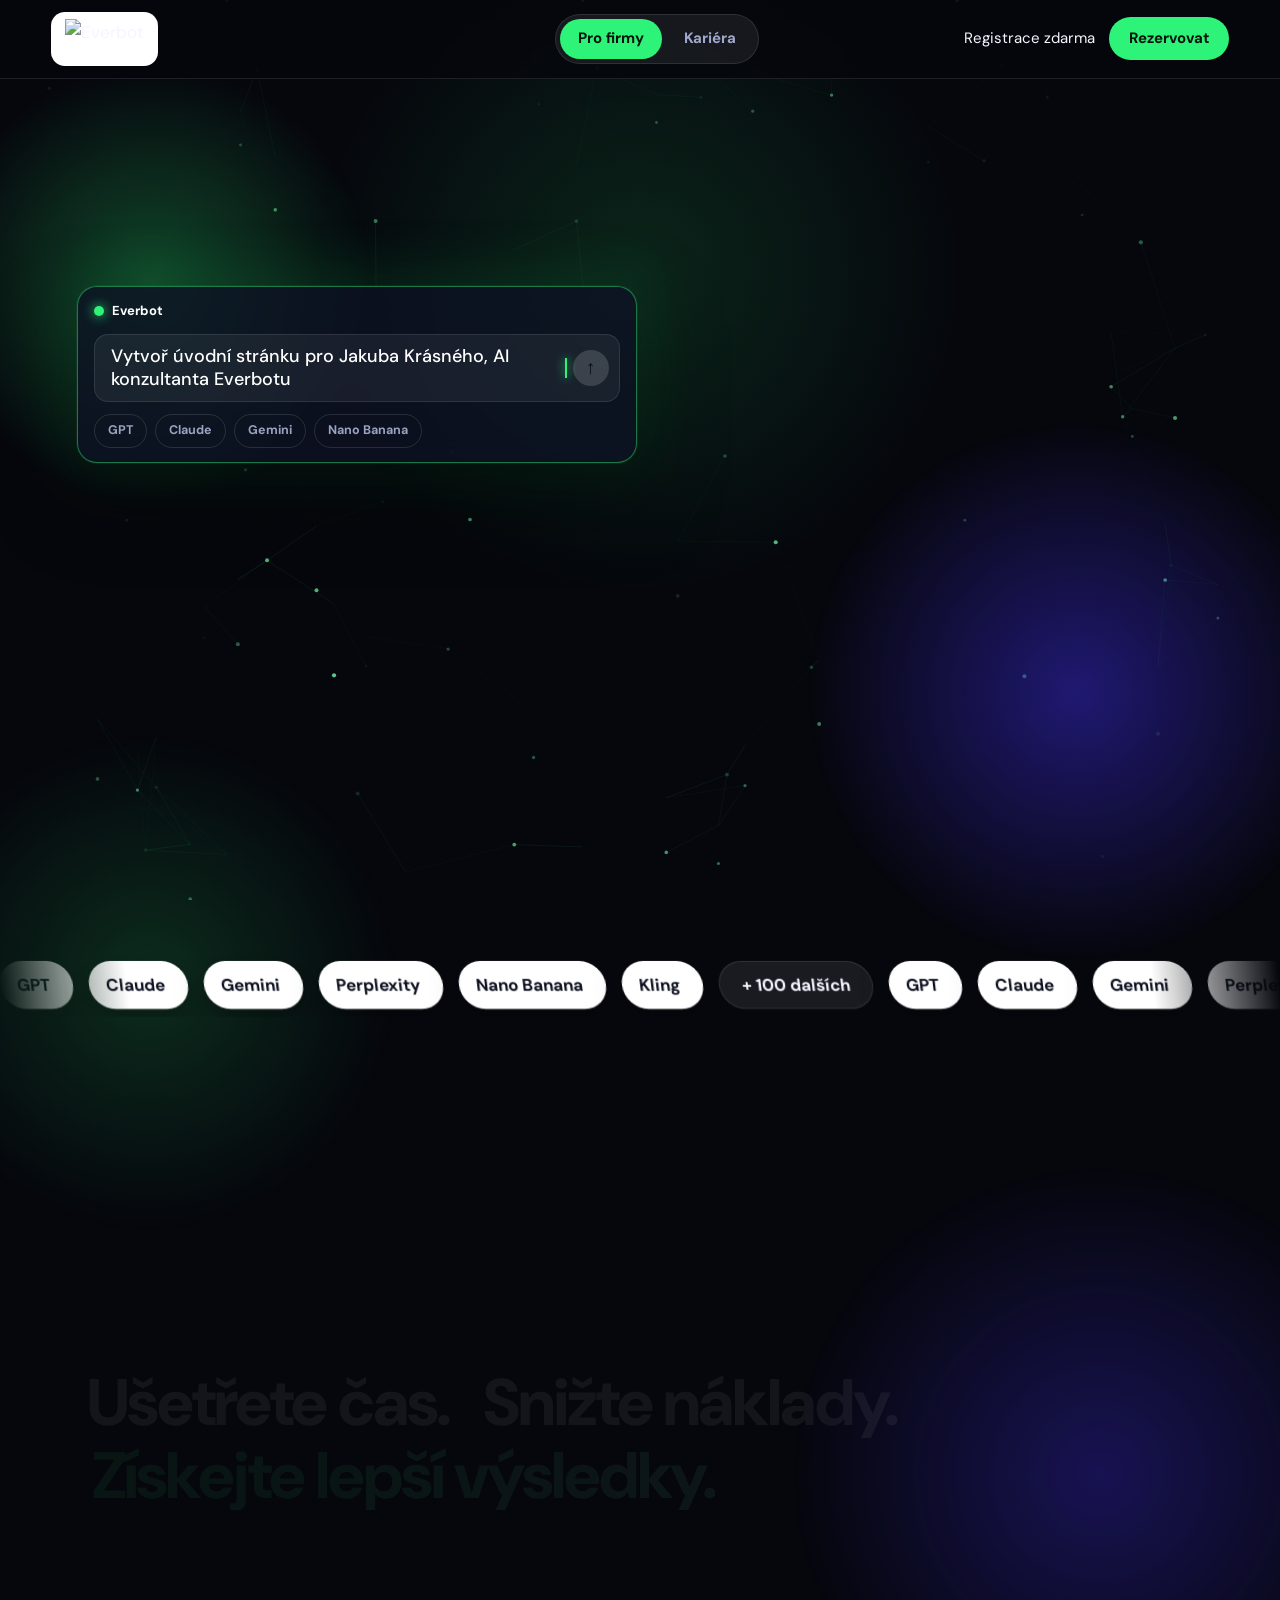
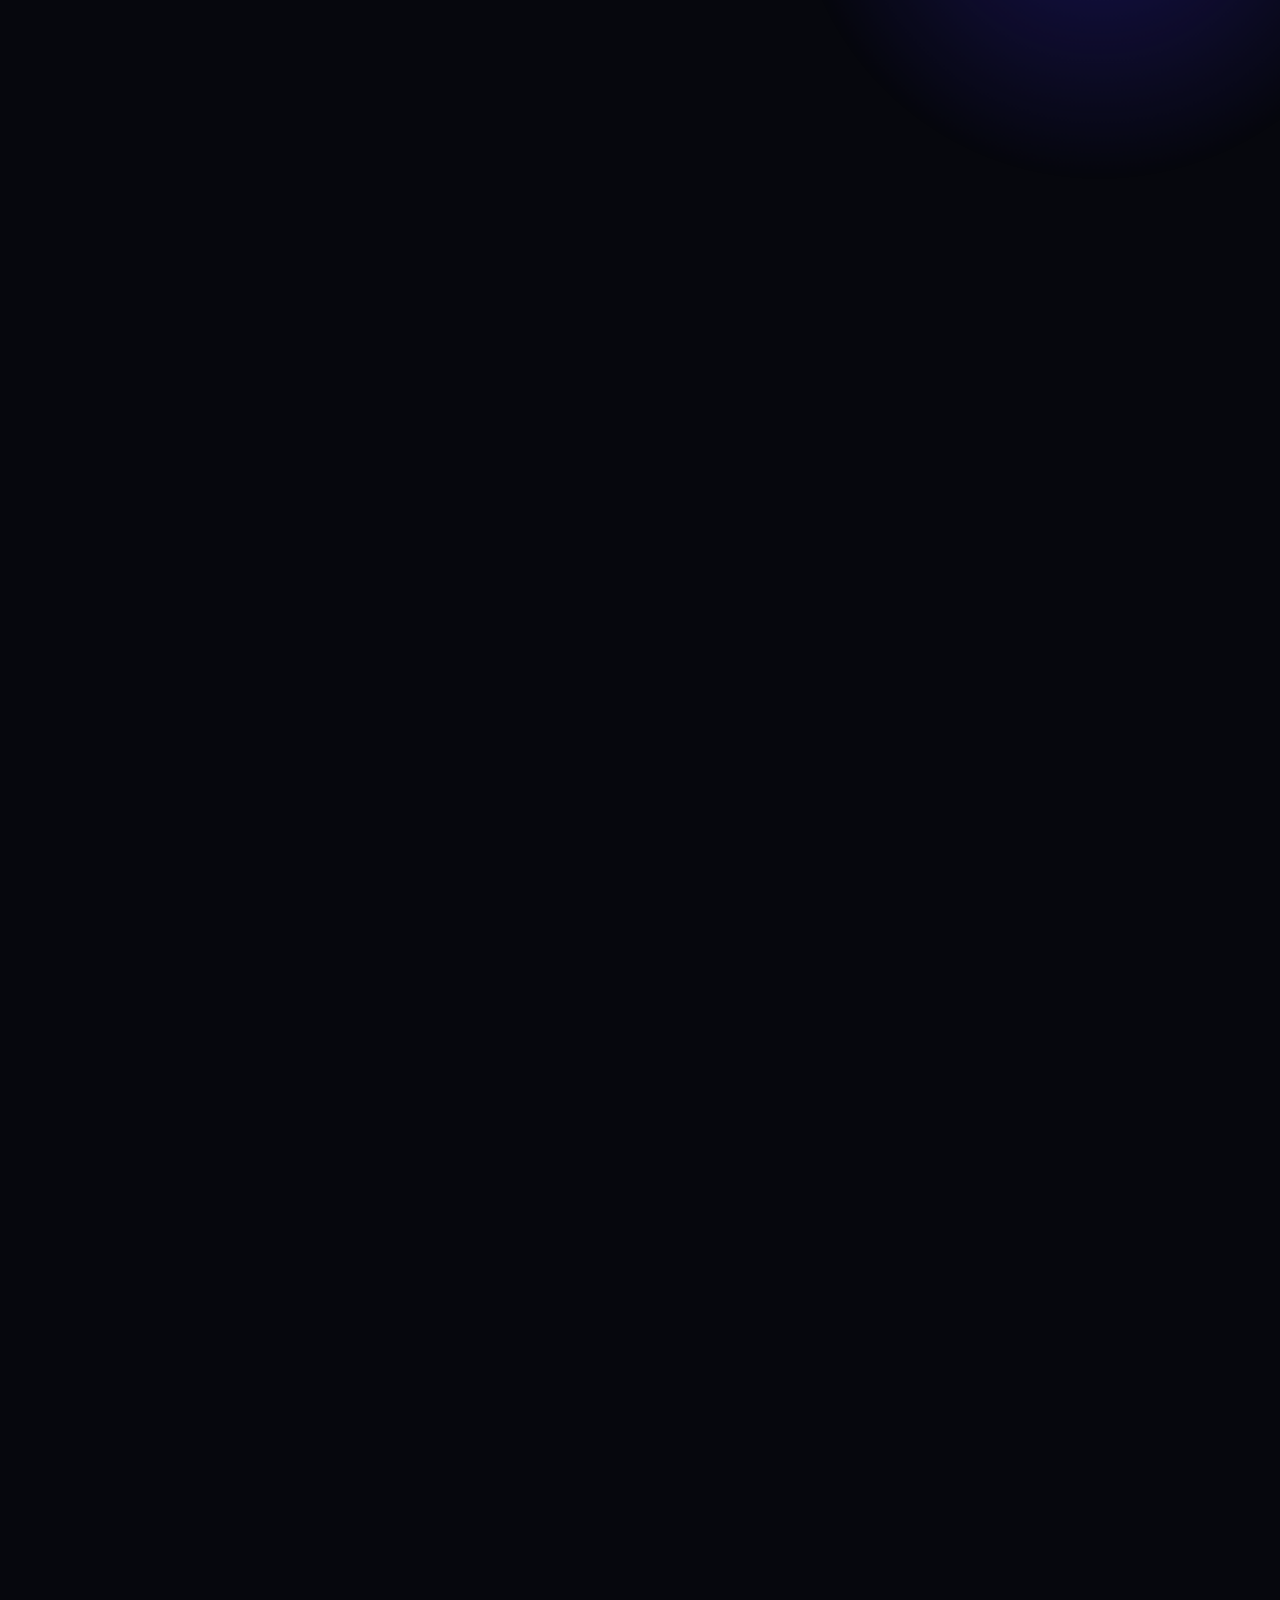
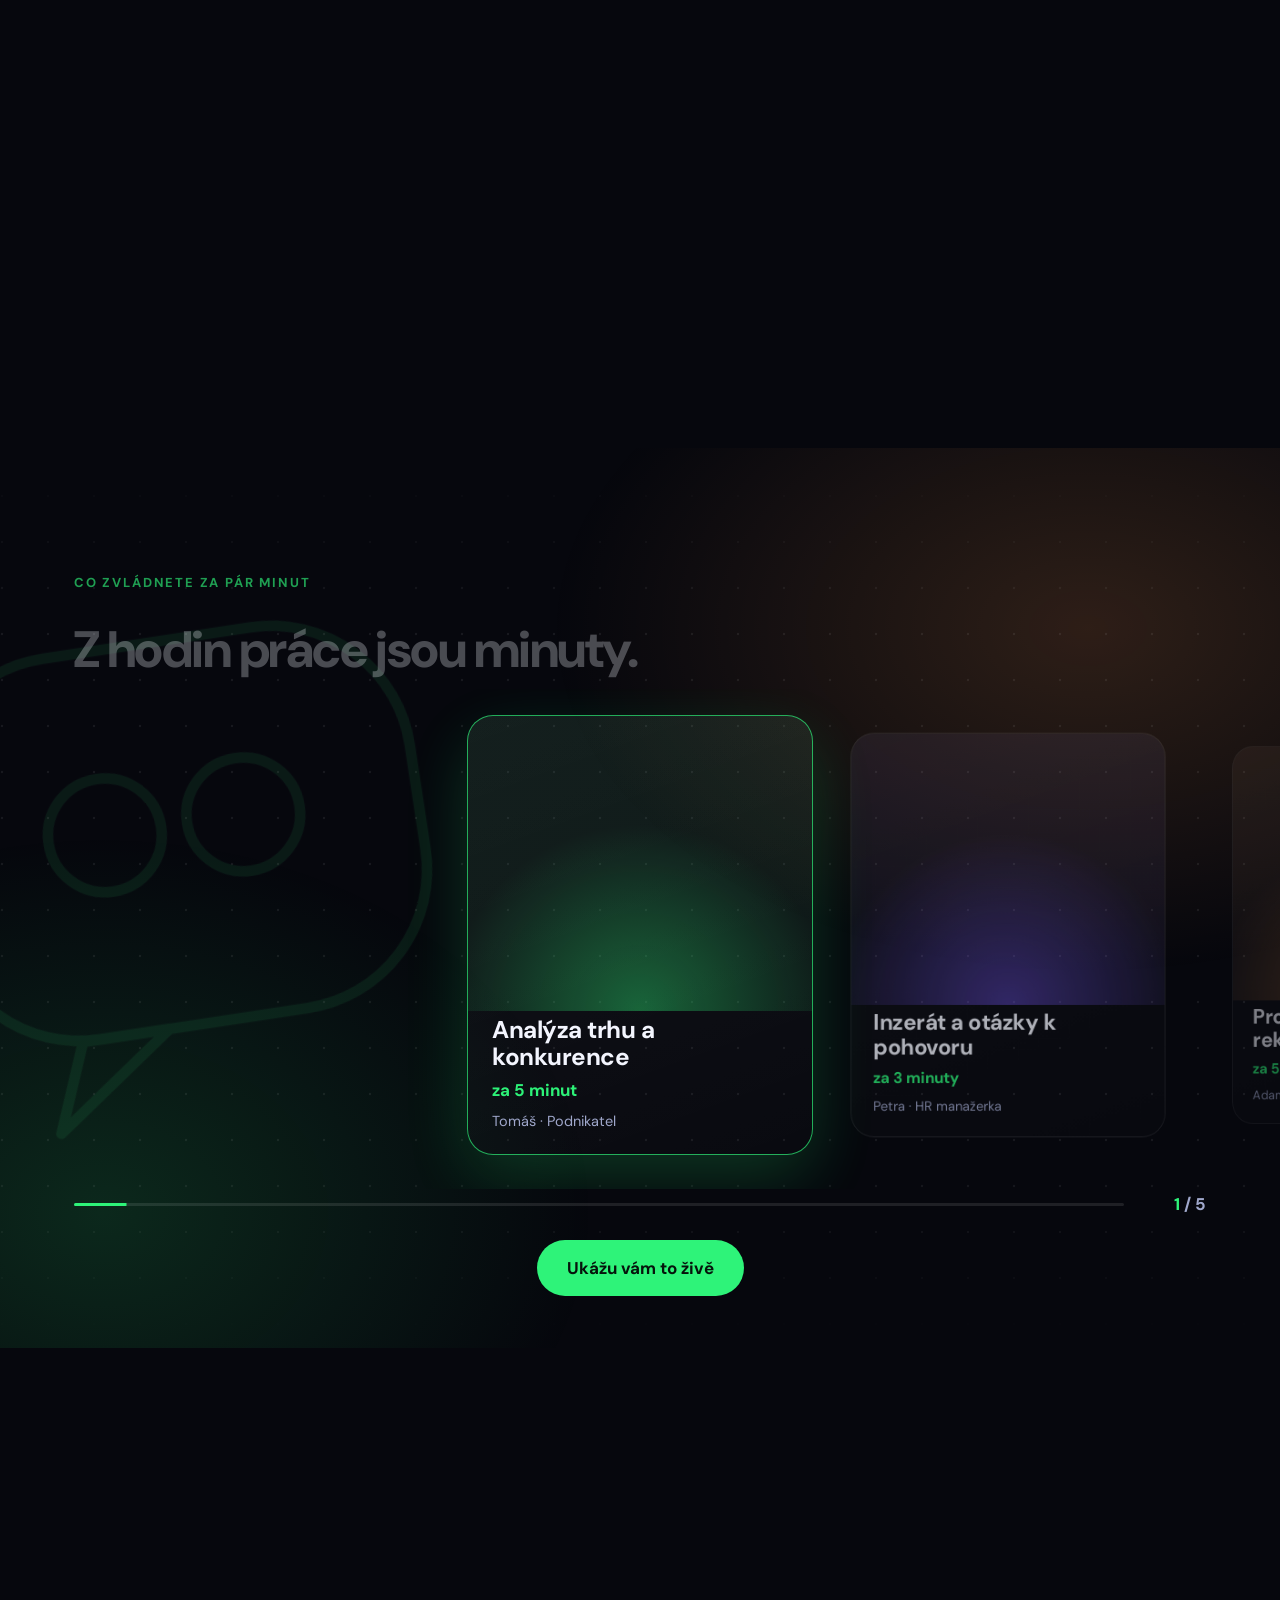
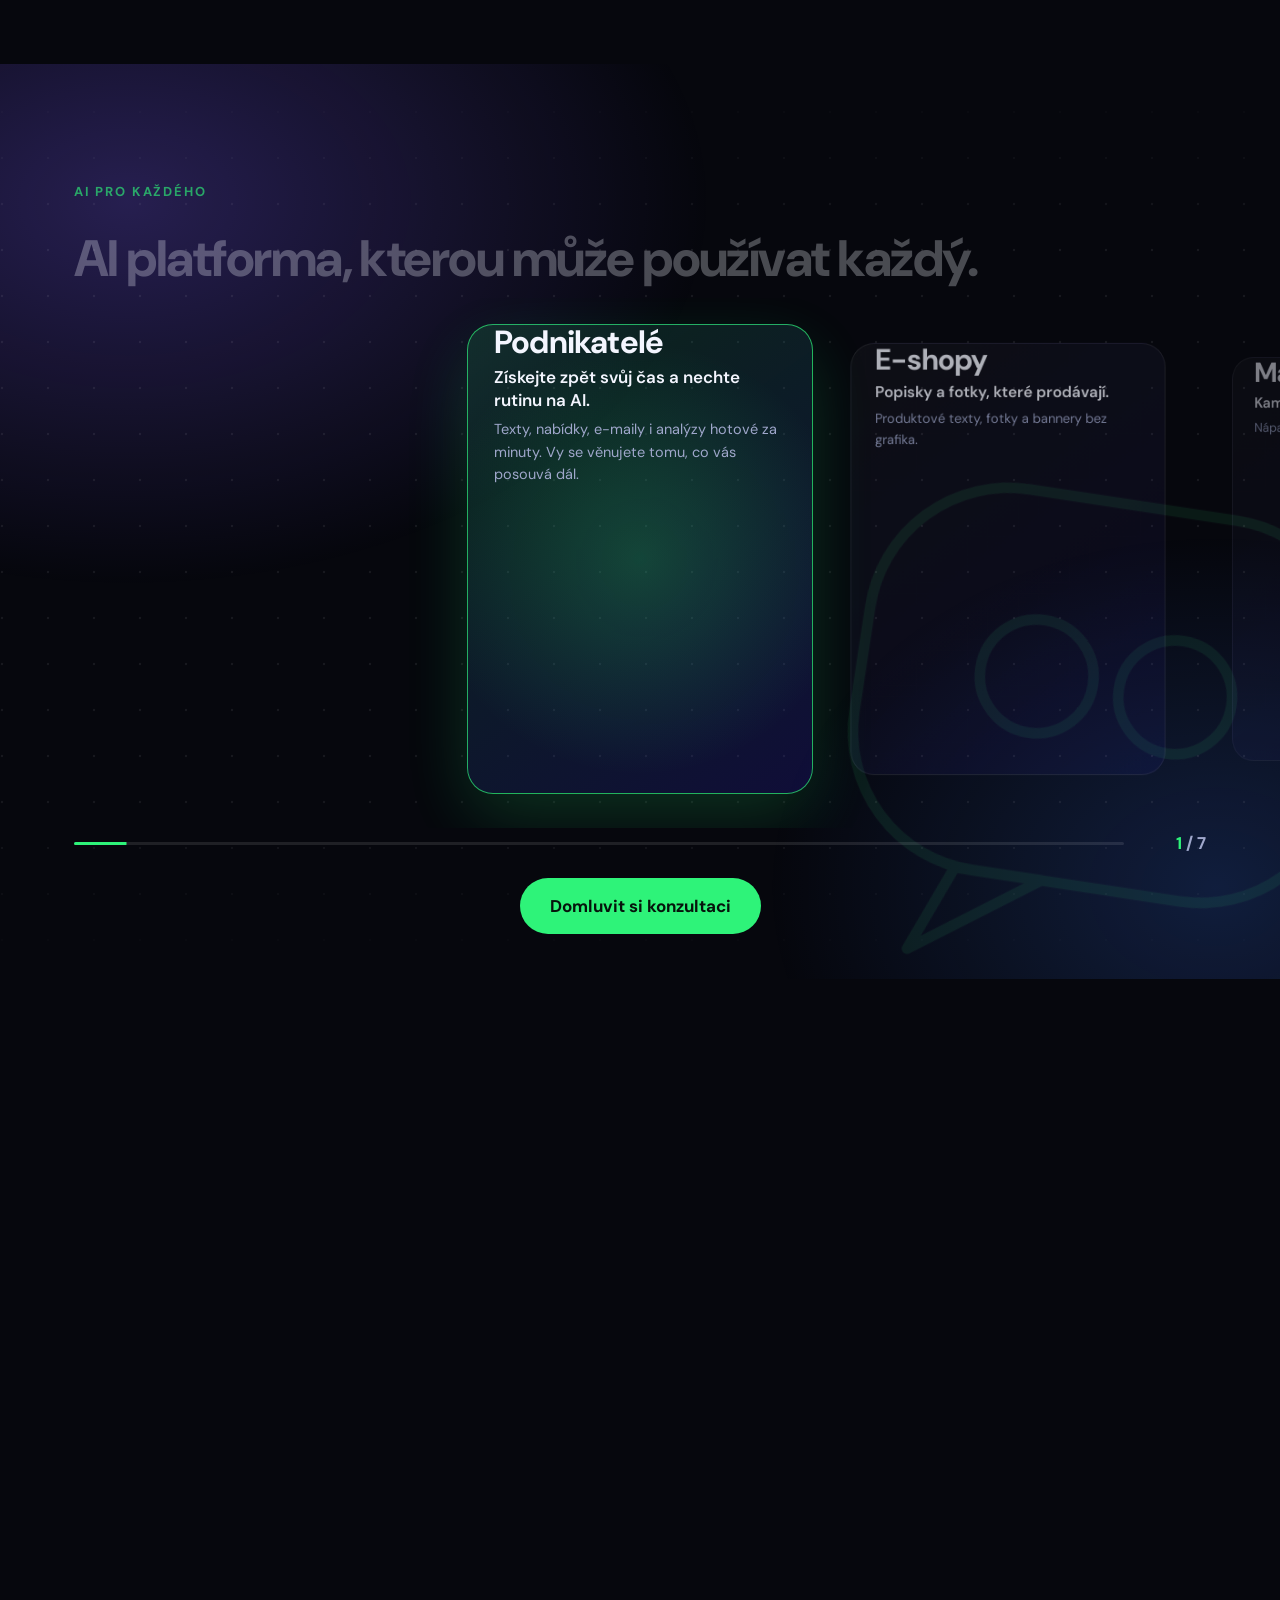
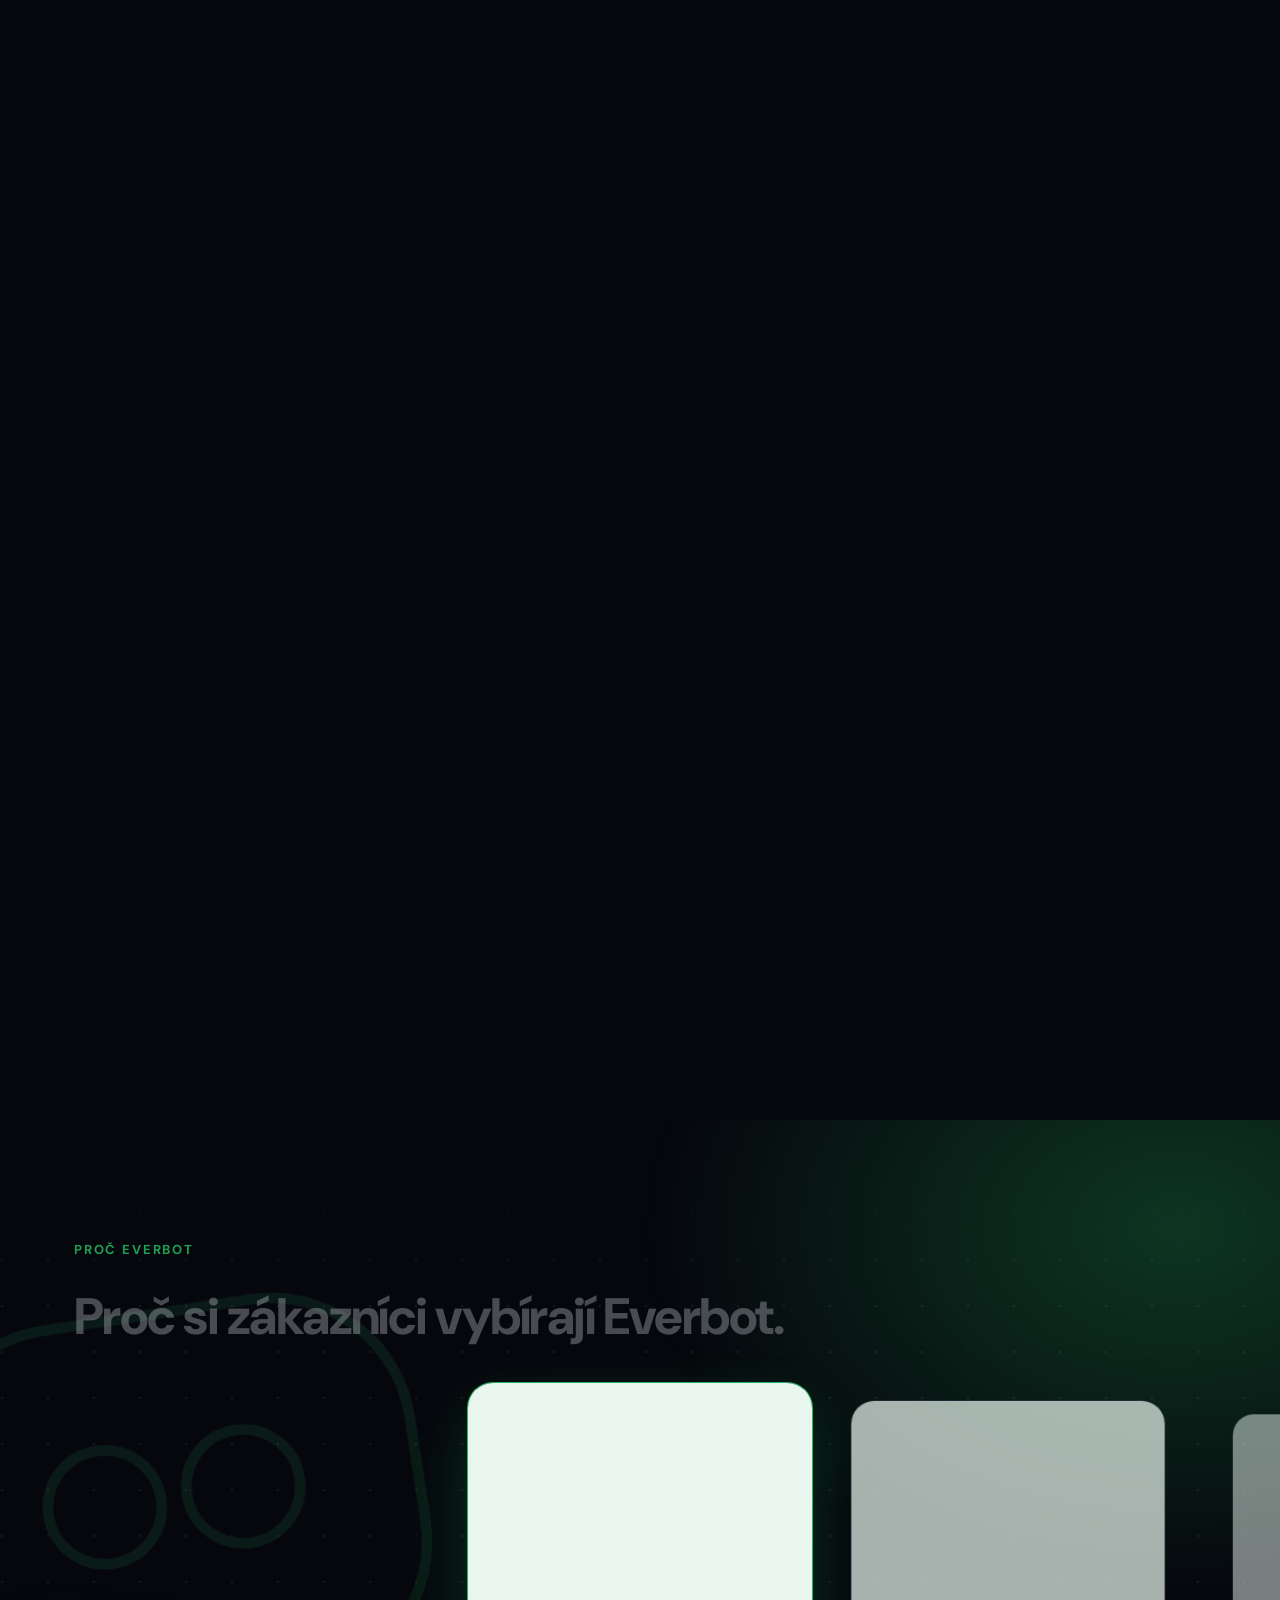
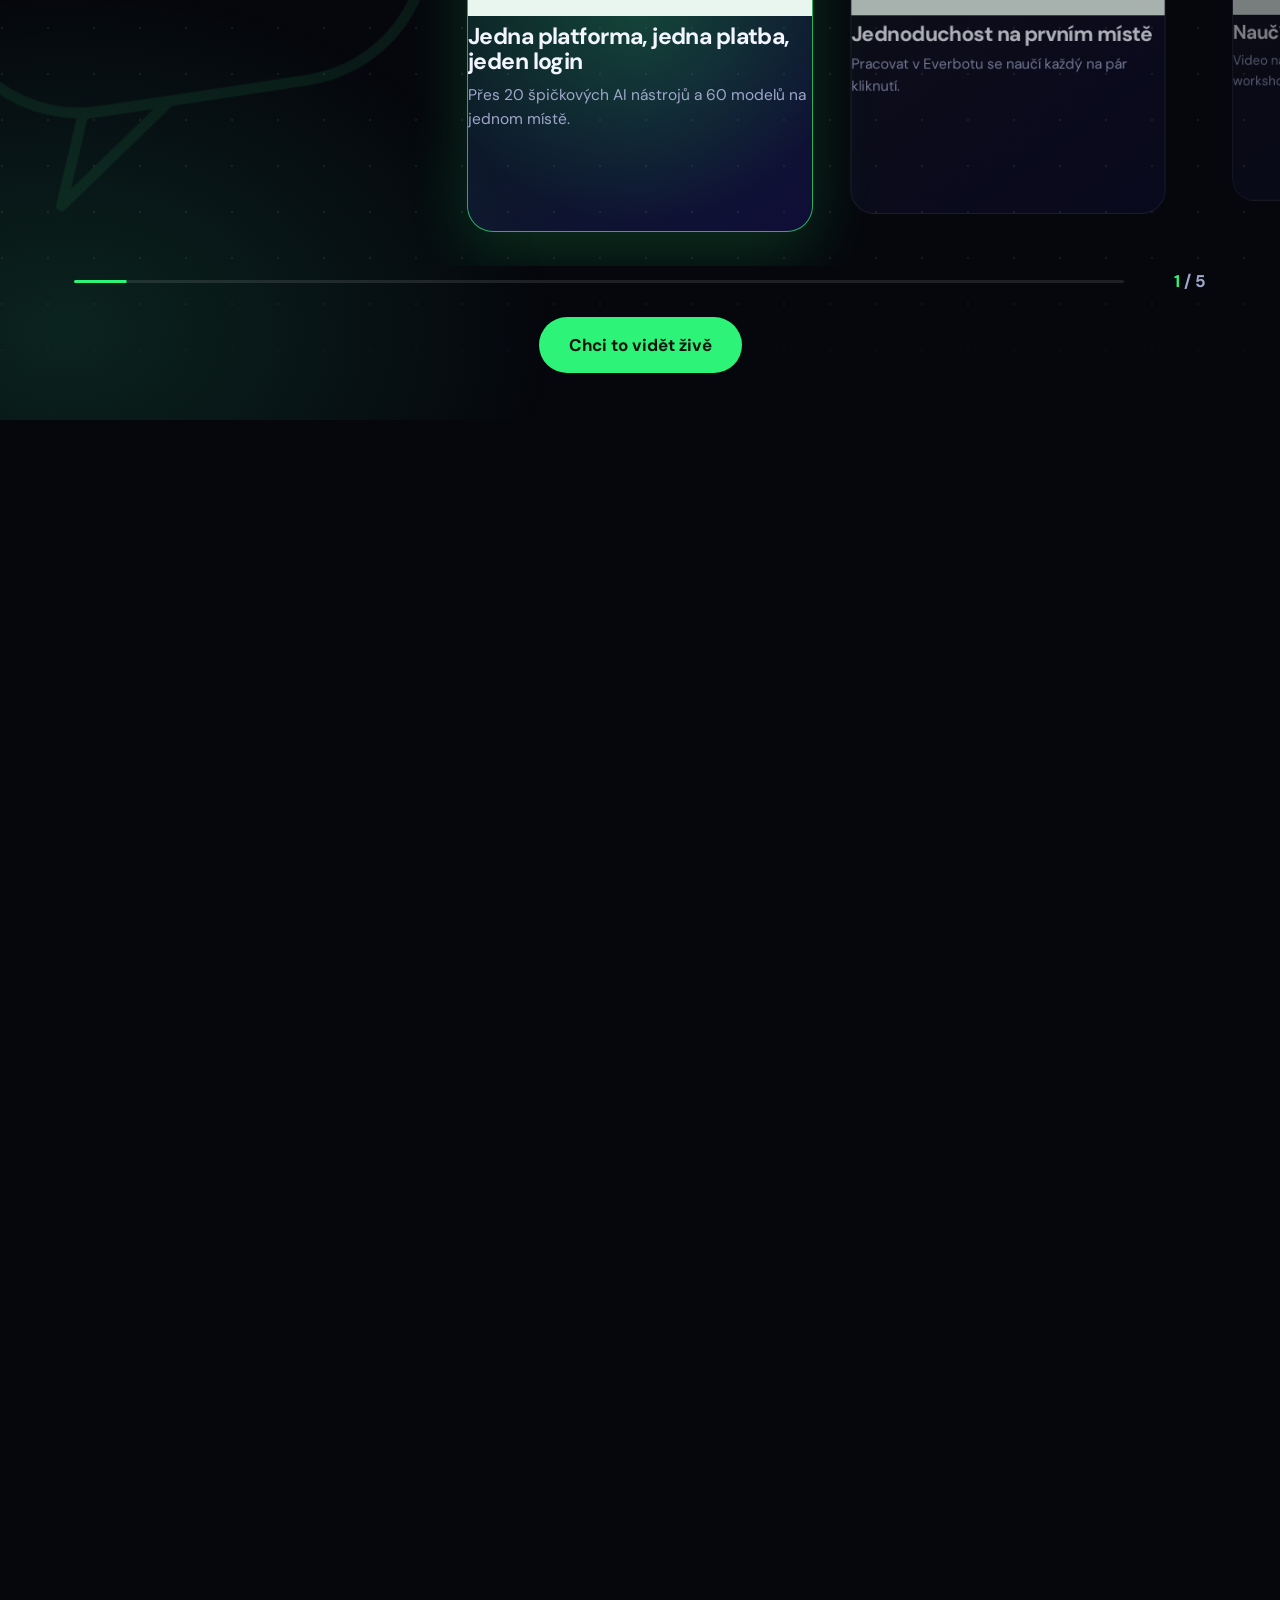
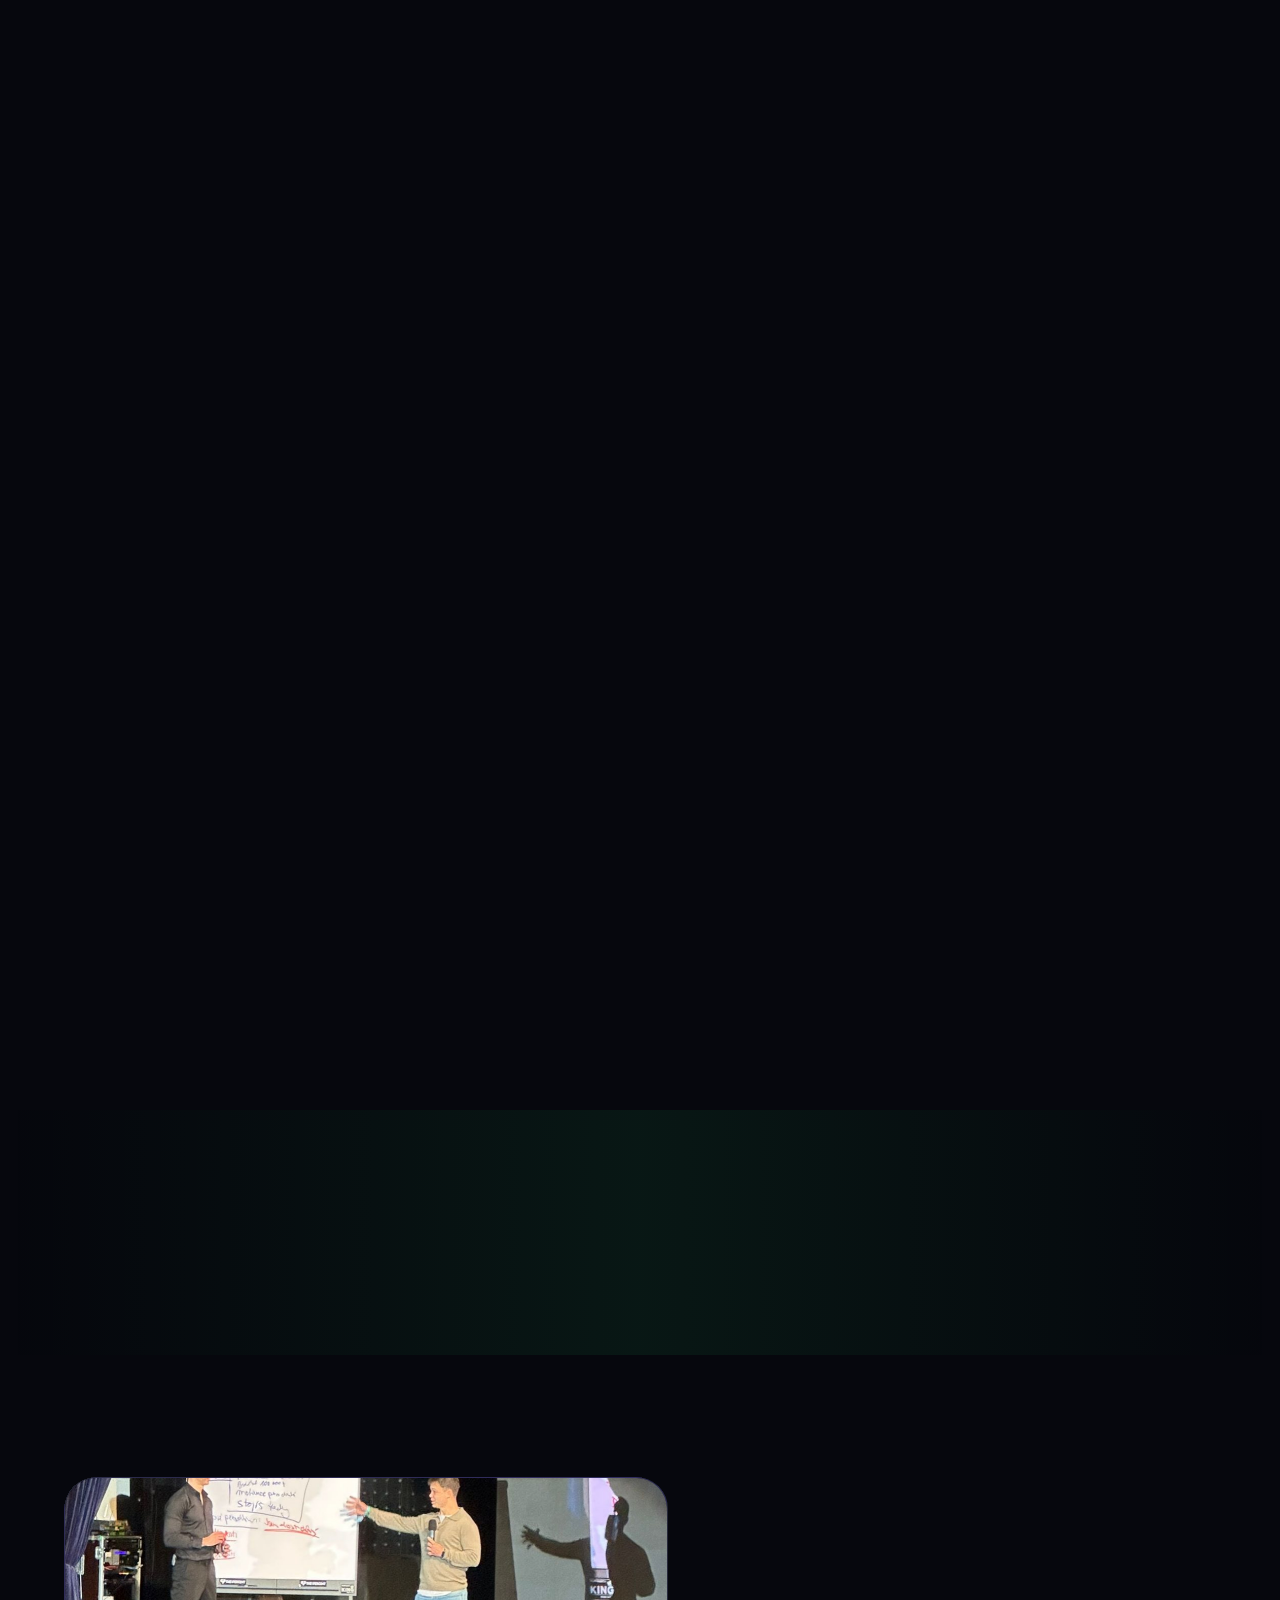
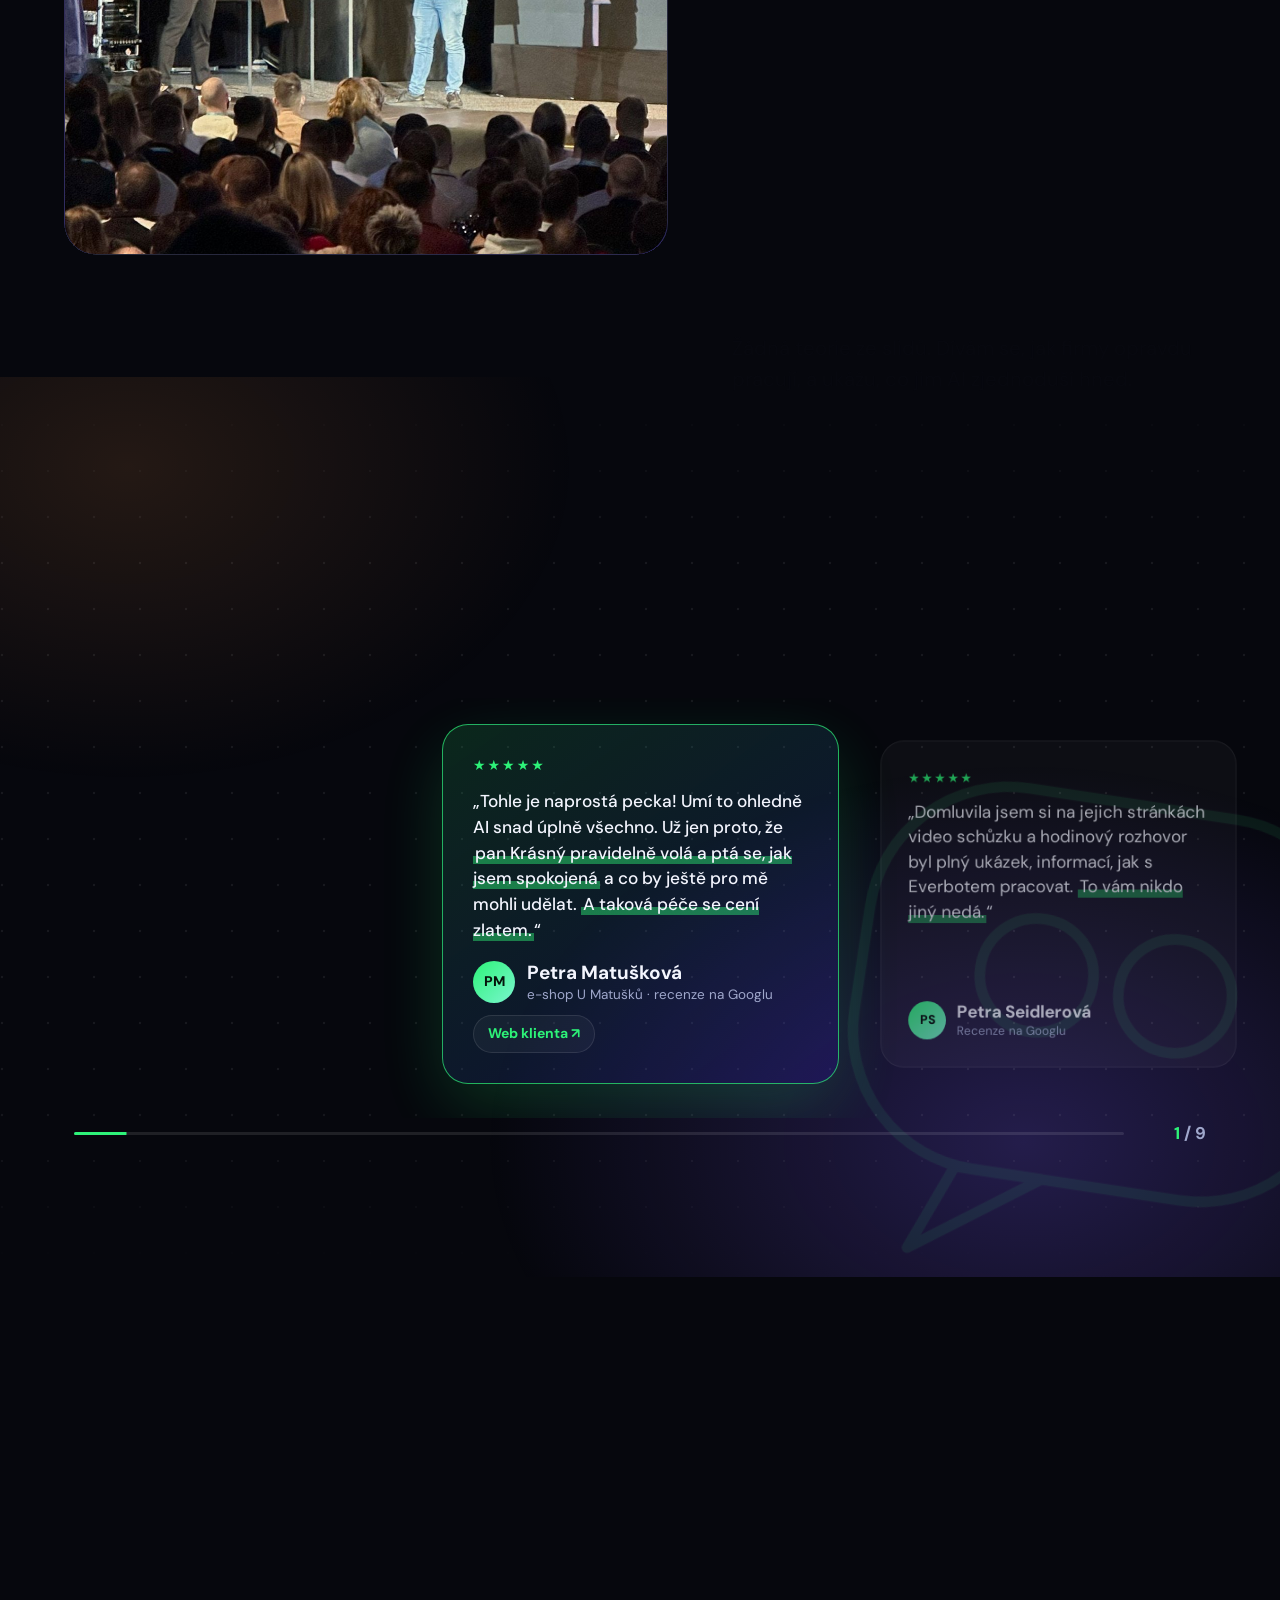
==== commit 75e56373: "Mobil: plovoucí tlačítko se schová v úvodu a u rezervace, menší nadpis na stránce Kariéra Co-Authore" ====
--- a/index.html
+++ b/index.html
@@ -8,7 +8,7 @@
 <meta name="description" content="Bezplatná hodinová online konzultace o využití AI. Jakub Krásný, AI konzultant Everbot.">
 <link rel="preconnect" href="https://fonts.googleapis.com">
 <link href="https://fonts.googleapis.com/css2?family=DM+Sans:opsz,wght@9..40,400;9..40,500;9..40,700;9..40,800&display=swap" rel="stylesheet">
-<link rel="stylesheet" href="style.css?v=1792841899">
+<link rel="stylesheet" href="style.css?v=1792842820">
 </head>
 <body>
 <div class="glow" id="glow"></div>
@@ -173,9 +173,9 @@
   <a href="https://everbot.ai" target="_blank" rel="noopener">everbot.ai</a>
 </footer>
 
-<script src="vendor/gsap.min.js?v=1792841899"></script>
-<script src="vendor/ScrollTrigger.min.js?v=1792841899"></script>
-<script src="fx.js?v=1792841899"></script>
-<script src="main.js?v=1792841899"></script>
+<script src="vendor/gsap.min.js?v=1792842820"></script>
+<script src="vendor/ScrollTrigger.min.js?v=1792842820"></script>
+<script src="fx.js?v=1792842820"></script>
+<script src="main.js?v=1792842820"></script>
 </body>
 </html>
--- a/style.css
+++ b/style.css
@@ -477,3 +477,9 @@
 @keyframes fxspin{to{transform:rotate(360deg)}}
 .fxland{animation:fxland 2.2s ease-out}
 @keyframes fxland{0%{box-shadow:inset 0 0 0 2px rgba(46,243,121,.9),inset 0 0 160px rgba(46,243,121,.35)}100%{box-shadow:inset 0 0 0 2px rgba(46,243,121,0),inset 0 0 160px rgba(46,243,121,0)}}
+/* mobil */
+@media(max-width:860px){
+.fab{transition:opacity .3s,transform .3s}
+body.fab-off .fab{opacity:0;transform:translateY(24px);pointer-events:none}
+.career .hero h1{font-size:clamp(40px,11.2vw,56px)}
+}
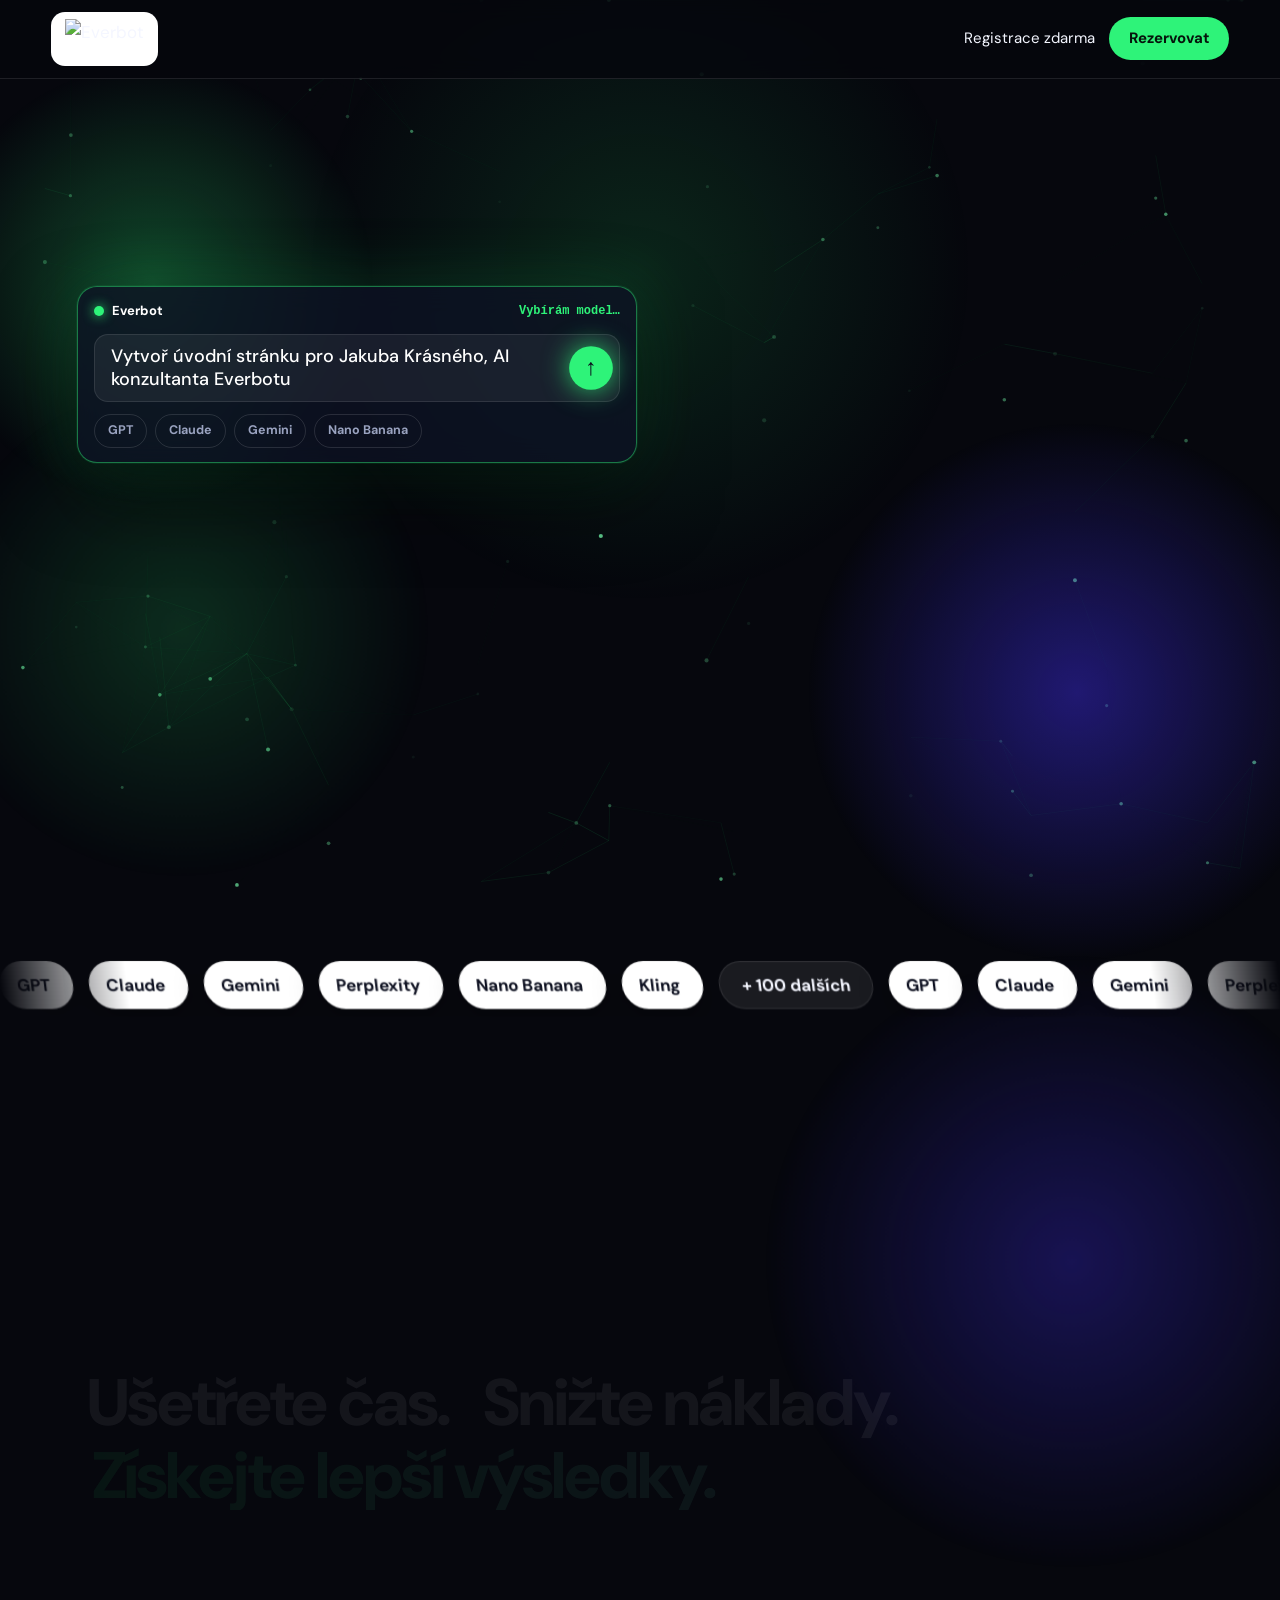
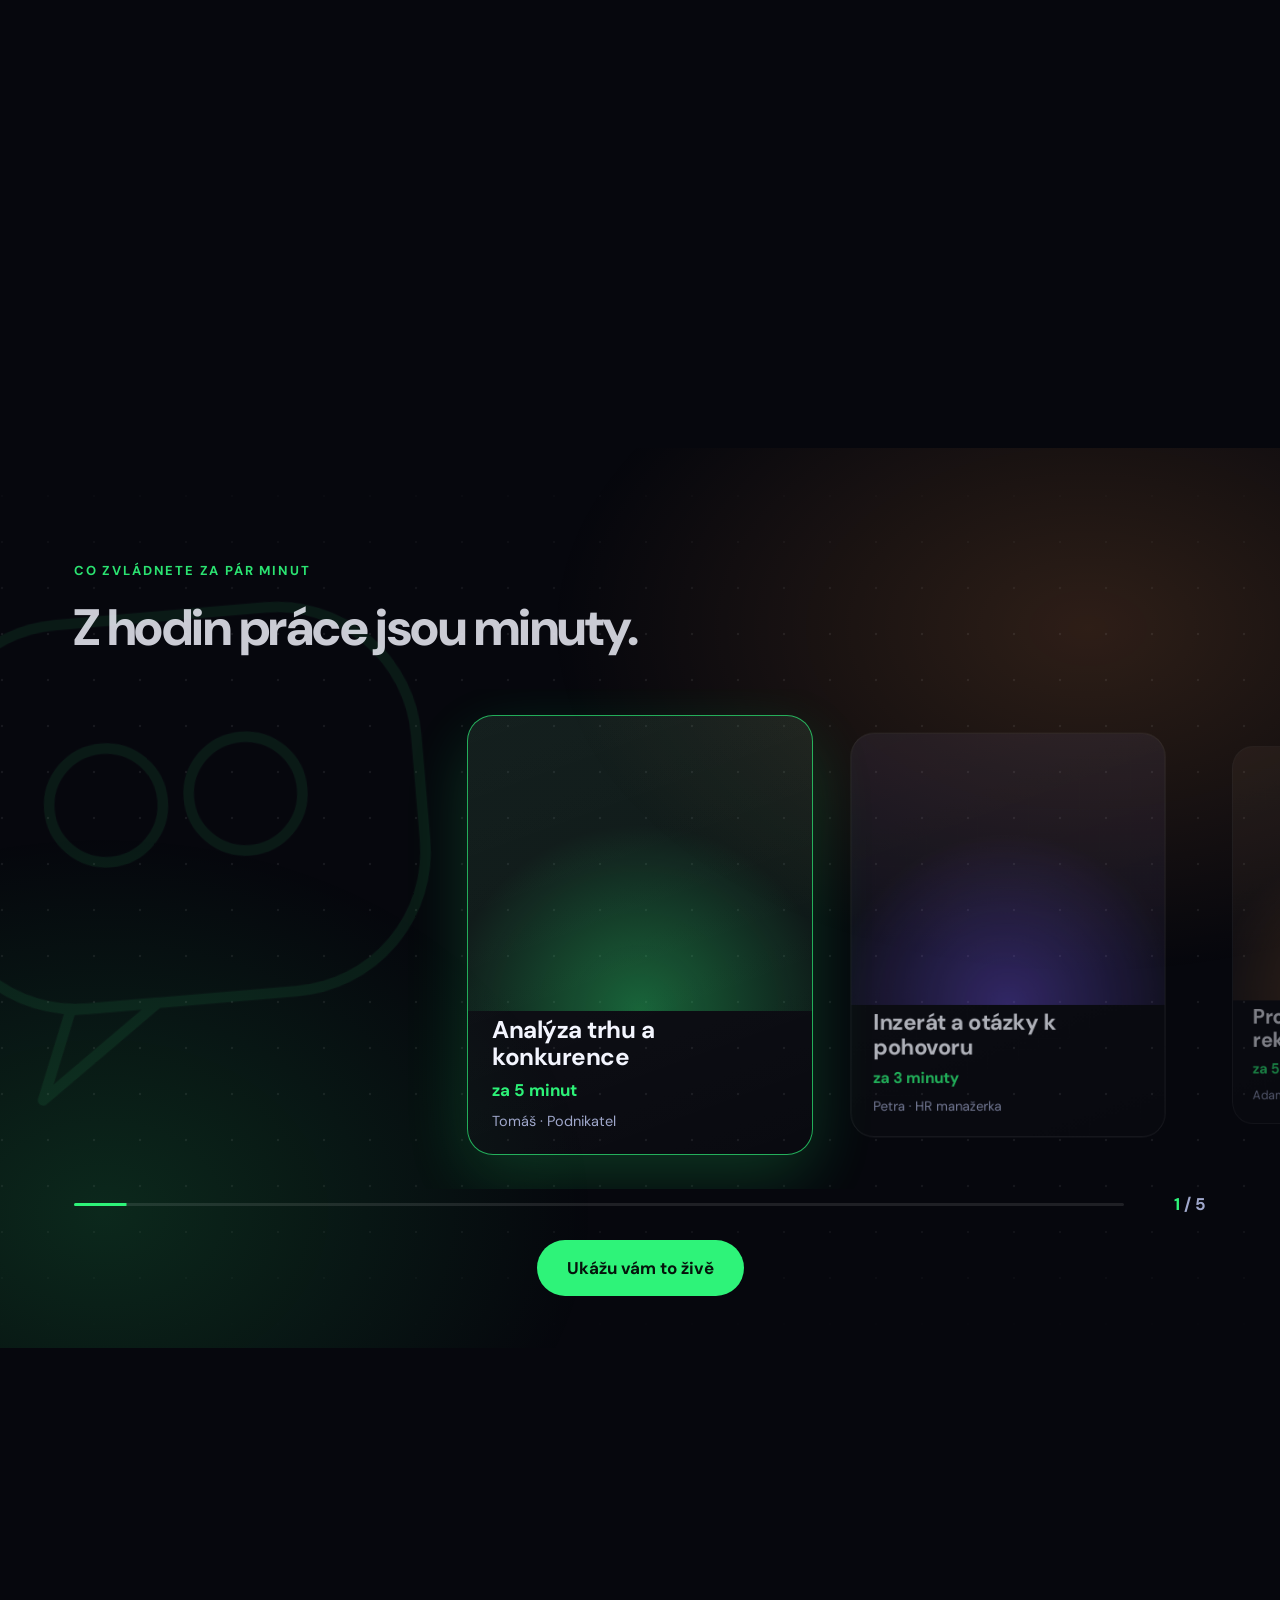
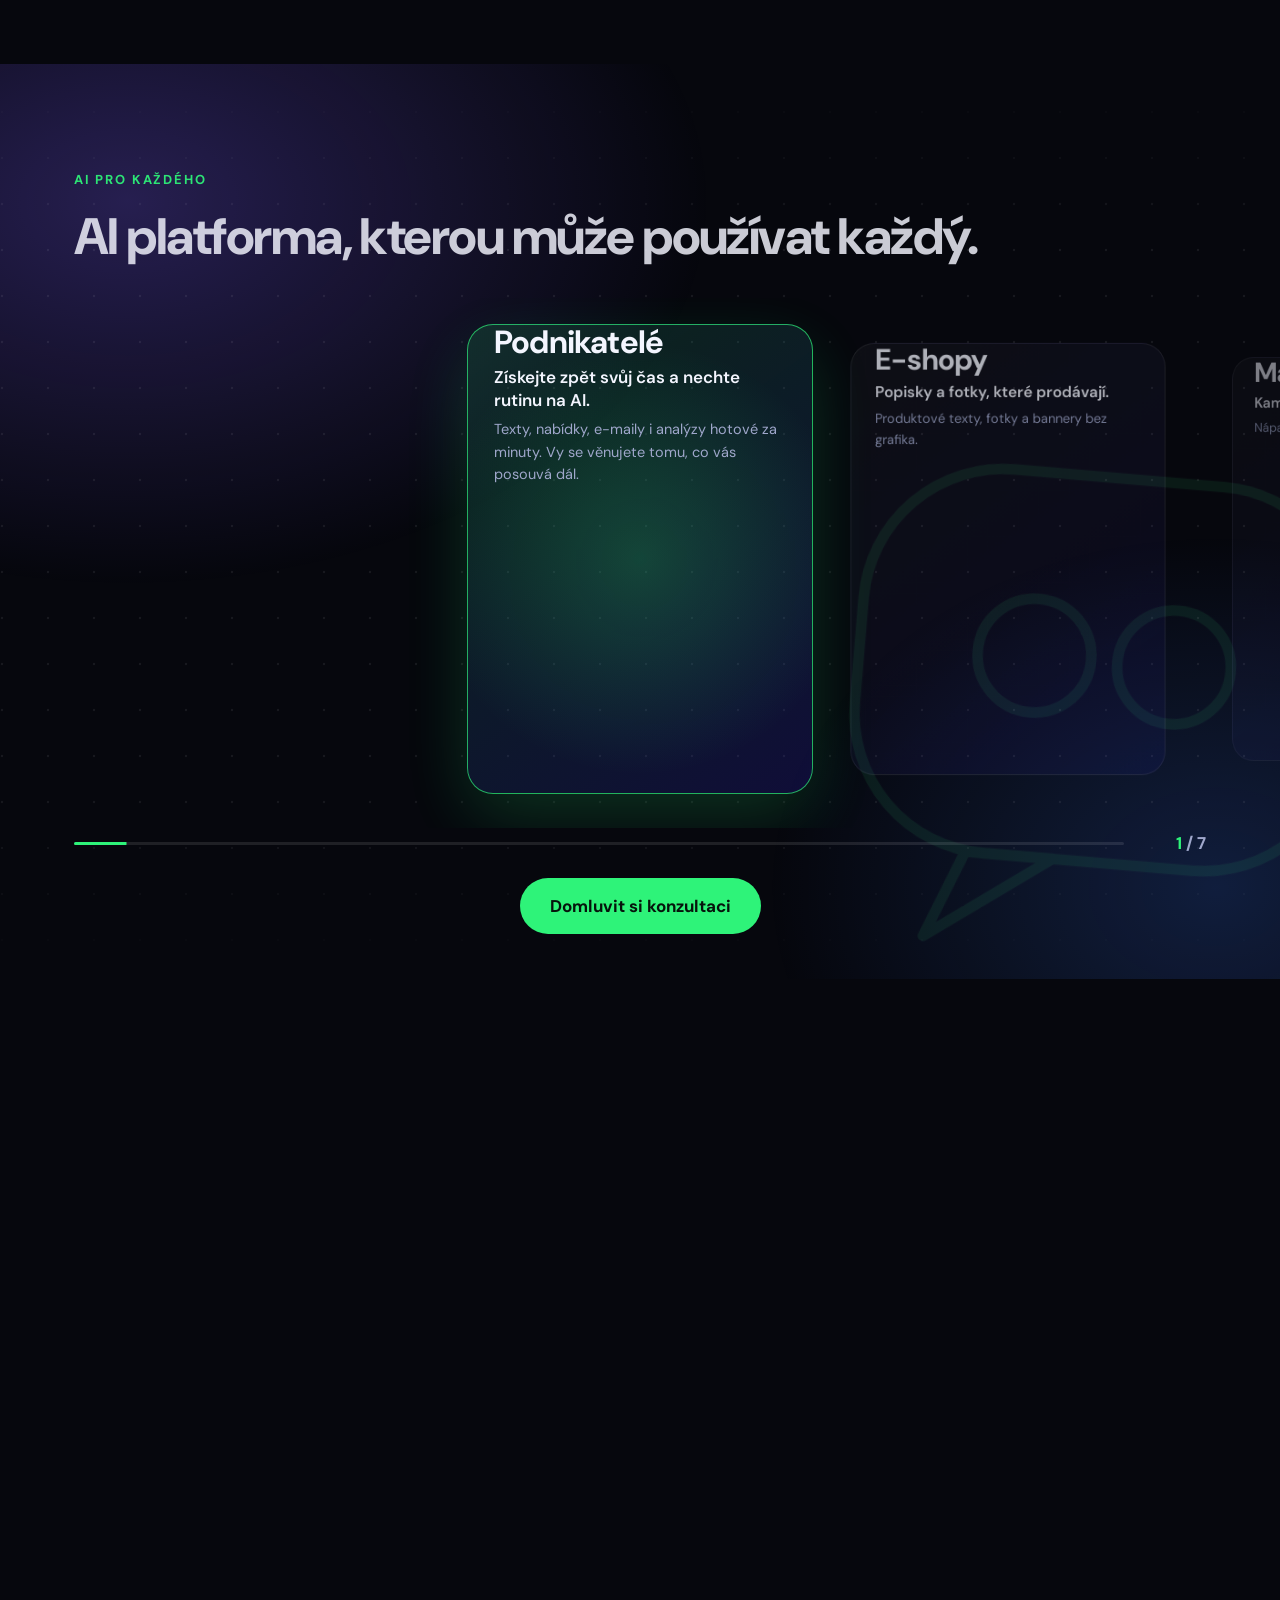
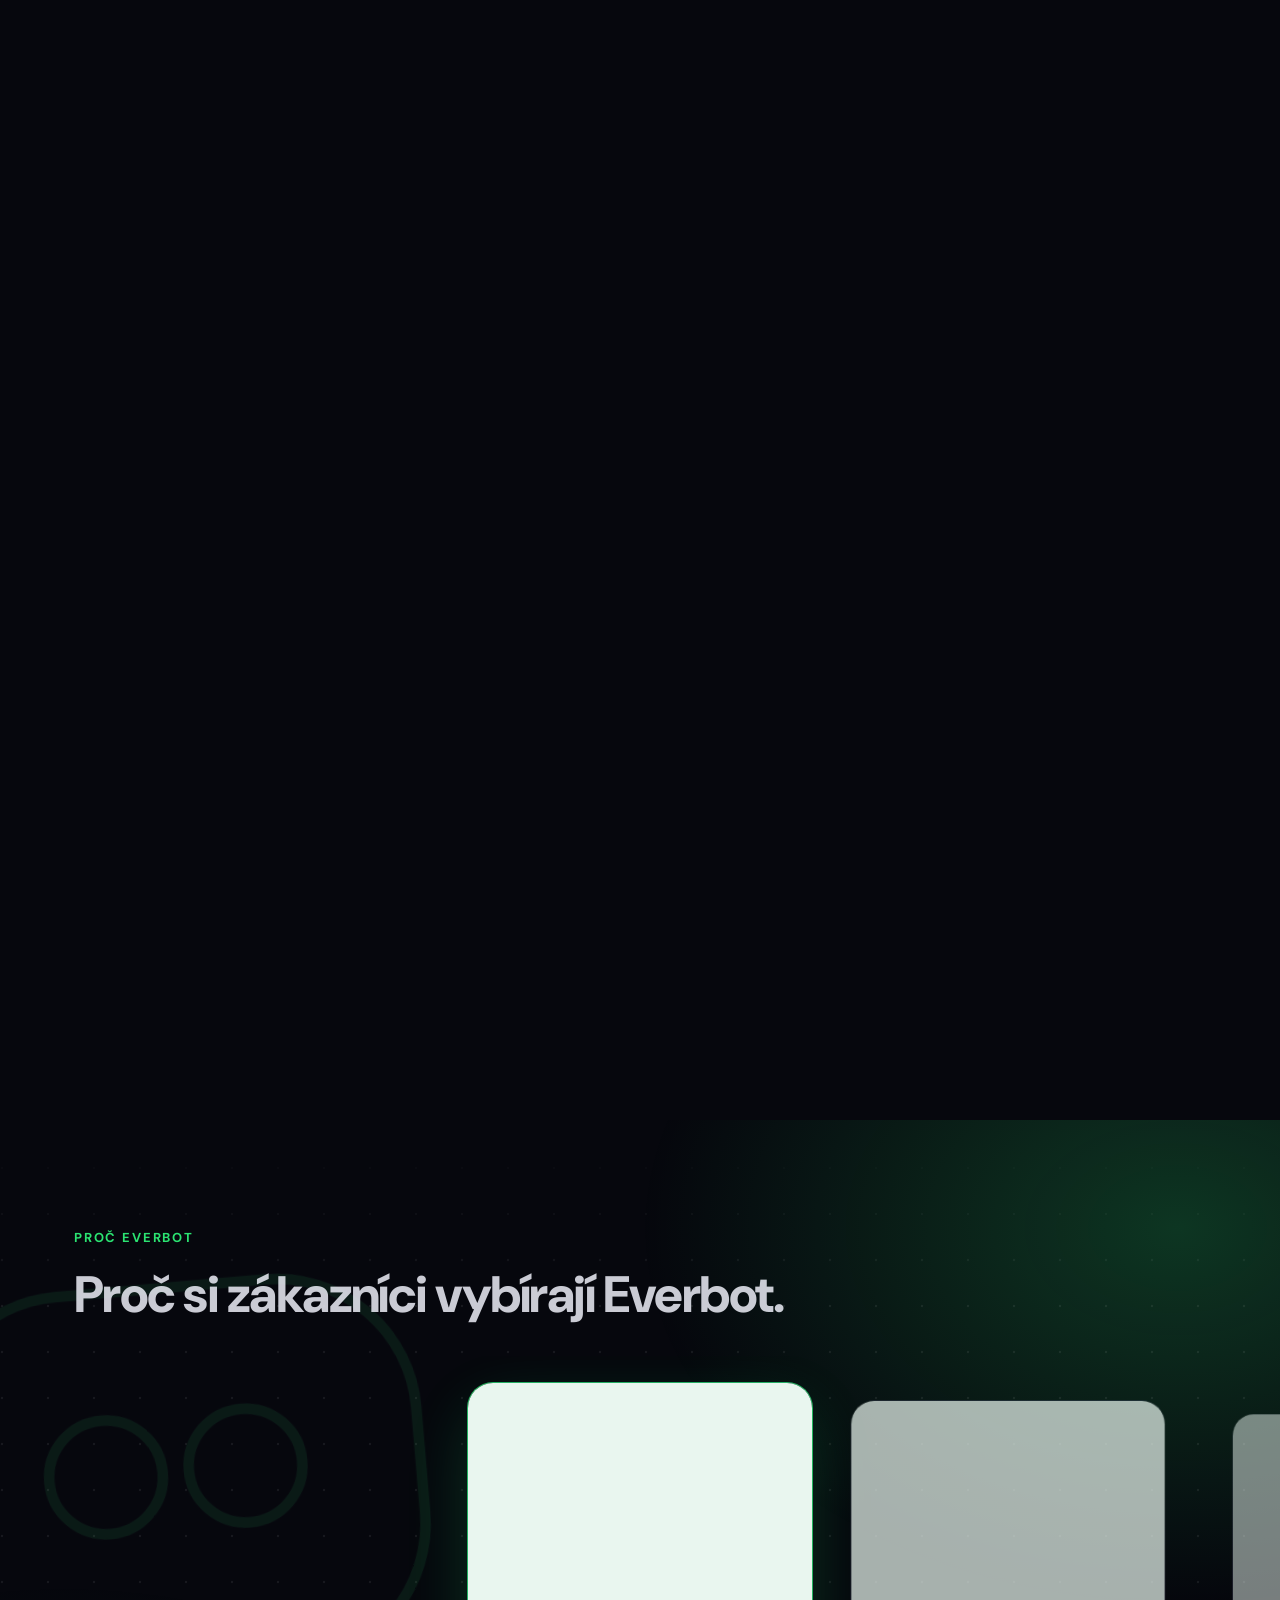
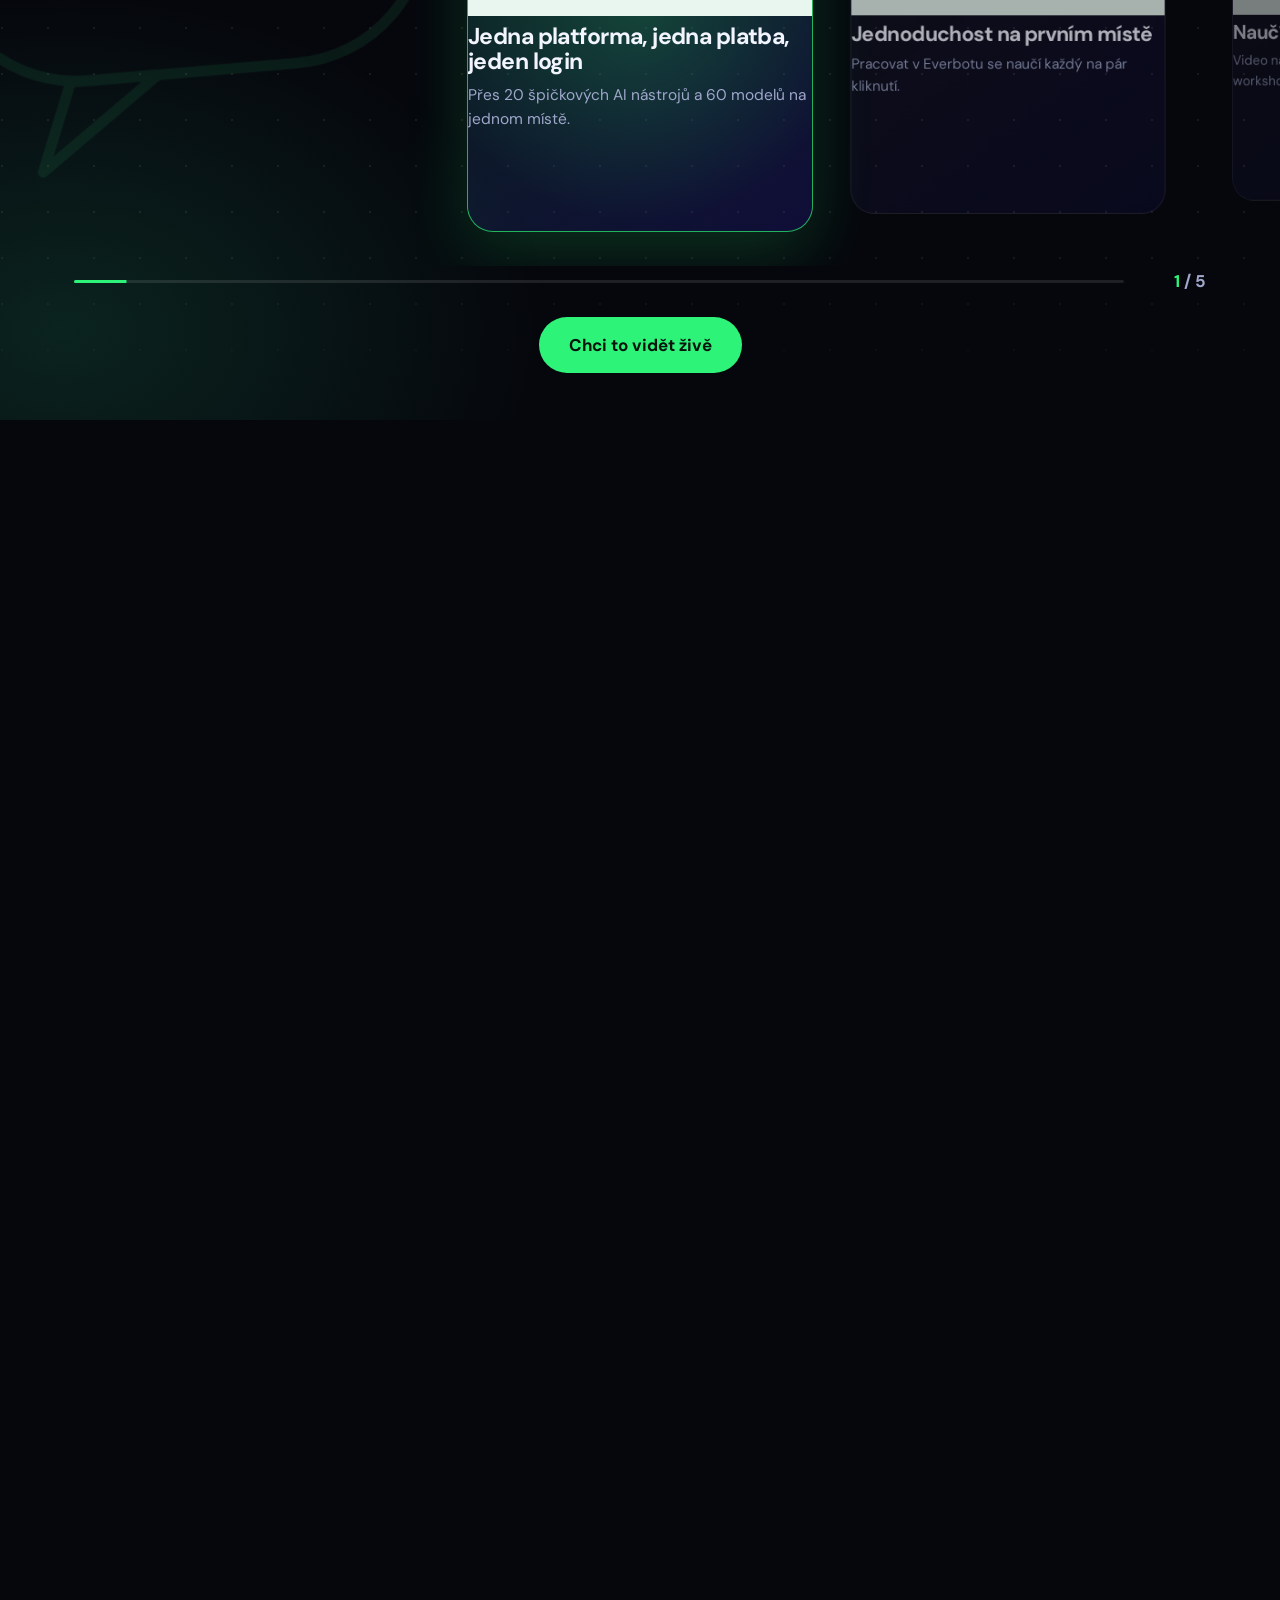
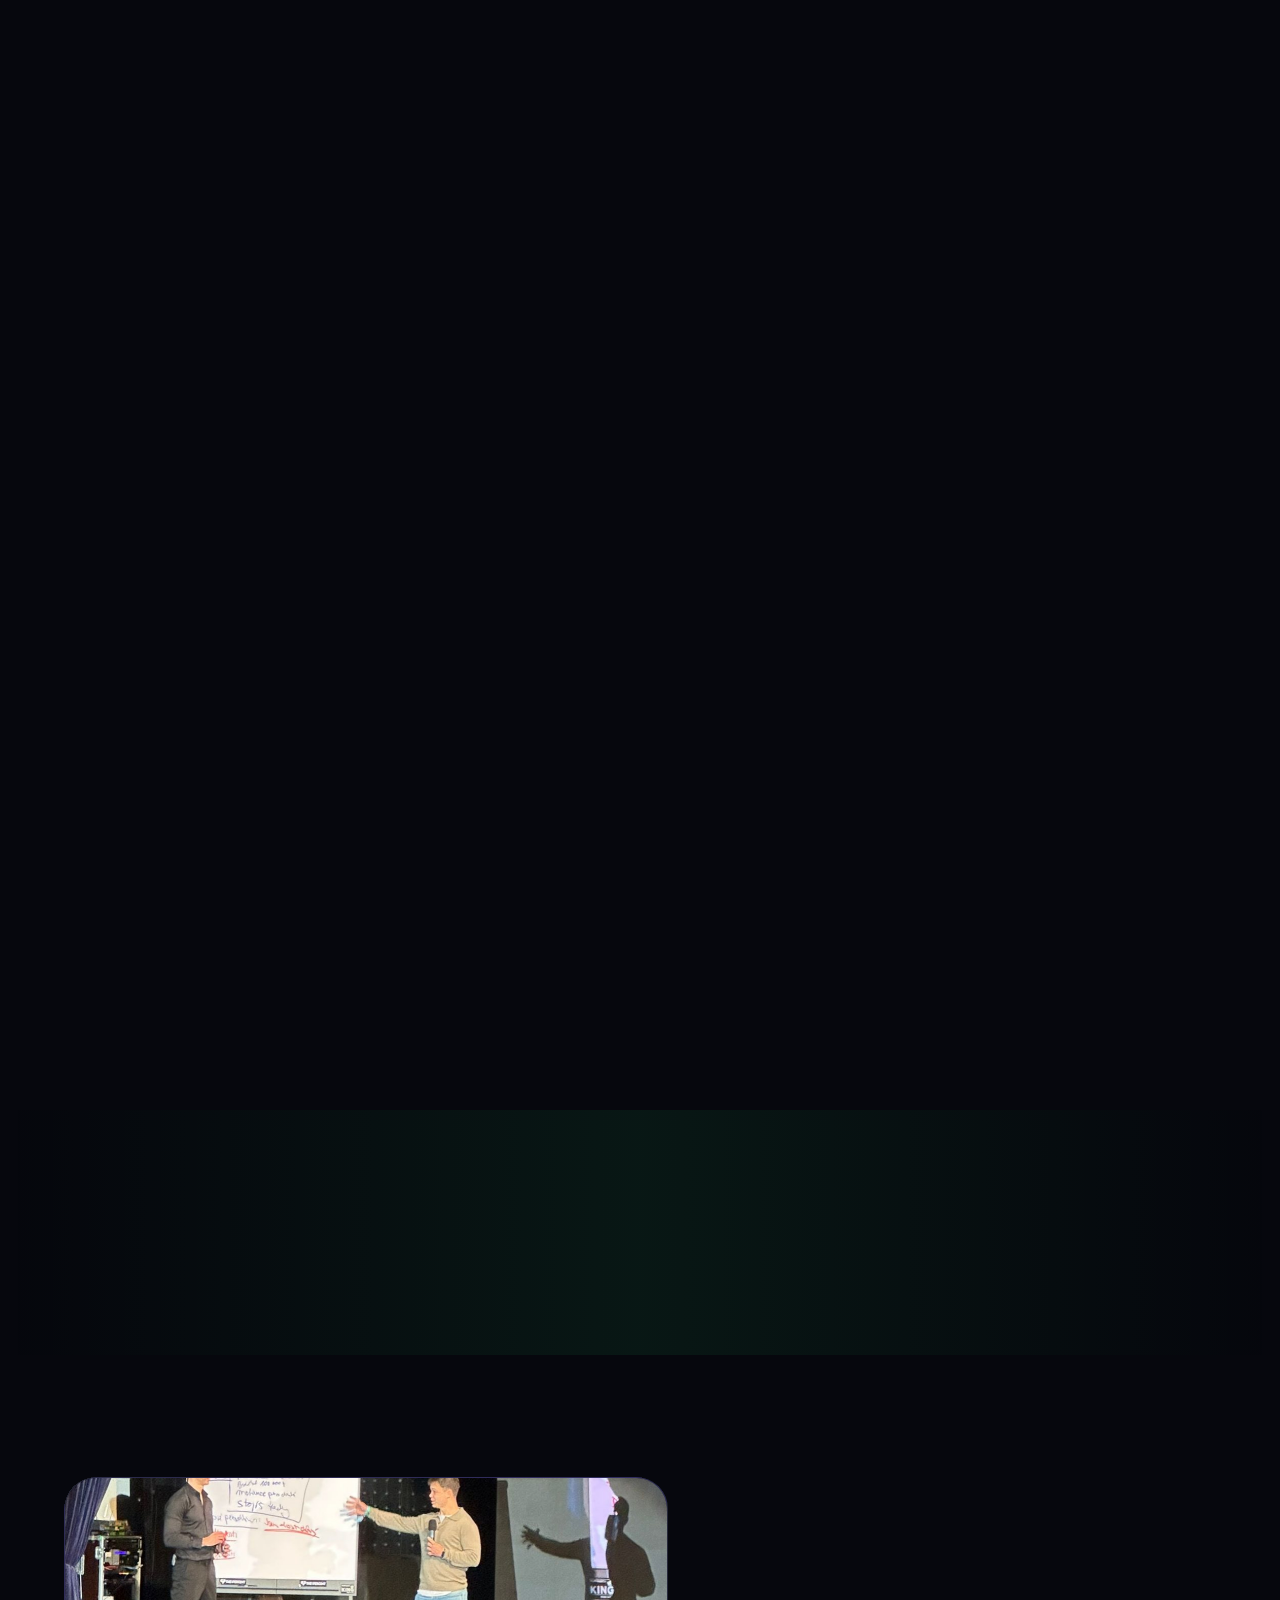
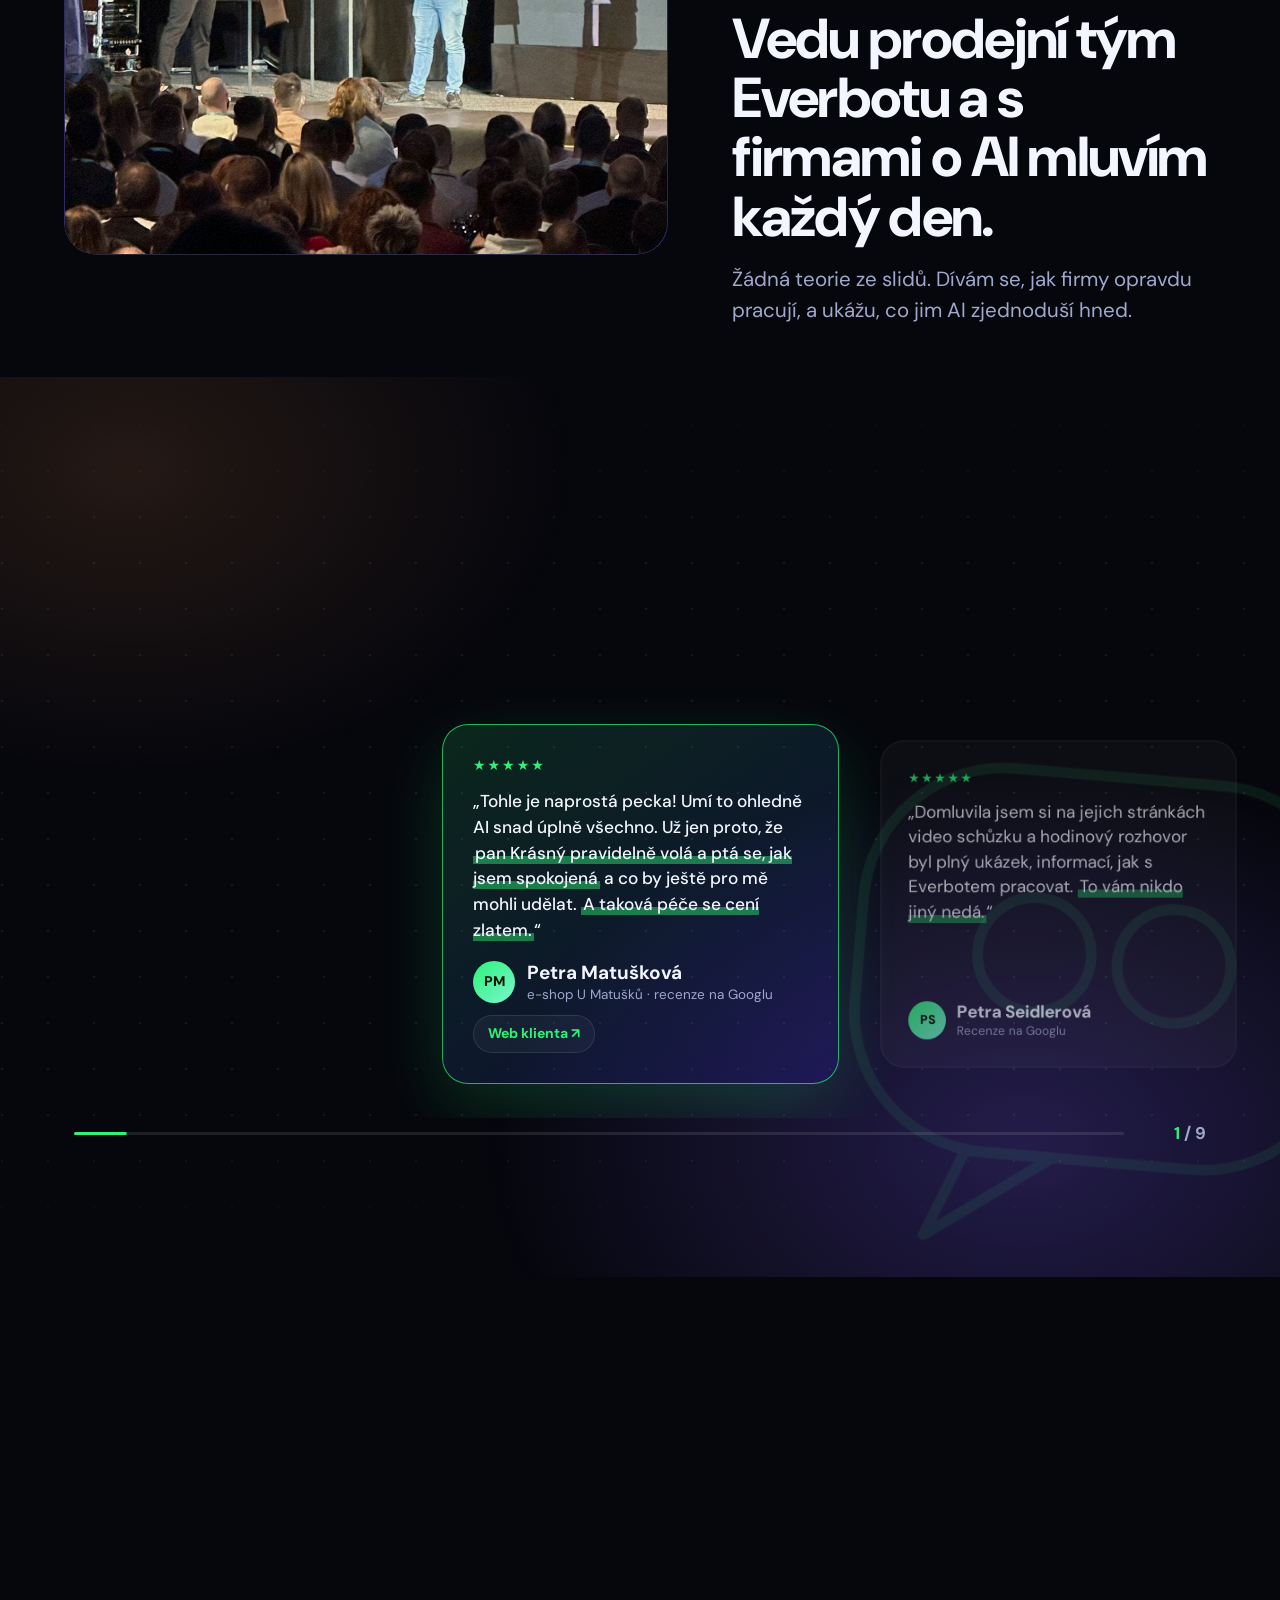
==== commit ffde2b45: "Nábor oddělen od klientské stránky: odebrána záložka Kariéra z horní lišty, stránka nábor skrytá pře" ====
--- a/index.html
+++ b/index.html
@@ -8,14 +8,13 @@
 <meta name="description" content="Bezplatná hodinová online konzultace o využití AI. Jakub Krásný, AI konzultant Everbot.">
 <link rel="preconnect" href="https://fonts.googleapis.com">
 <link href="https://fonts.googleapis.com/css2?family=DM+Sans:opsz,wght@9..40,400;9..40,500;9..40,700;9..40,800&display=swap" rel="stylesheet">
-<link rel="stylesheet" href="style.css?v=1792842820">
+<link rel="stylesheet" href="style.css?v=1792844414">
 </head>
 <body>
 <div class="glow" id="glow"></div>
 <div class="bgorb bg1"></div><div class="bgorb bg2"></div>
 <header class="nav">
   <span class="brand"><span class="logo-pill"><img src="https://cdn.prod.website-files.com/687a7aa5675f8808a9abb066/6a19b7c041368805d1714b89_Group%2015725.svg" alt="Everbot" height="40"></span></span>
-  <nav class="tabs" aria-label="Sekce webu"><a class="on" href="./">Pro firmy</a><a href="nabor/">Kariéra</a></nav>
   <a class="link-nav" href="https://app.everbot.ai/register" target="_blank" rel="noopener">Registrace zdarma</a><a class="btn btn-sm" href="#rezervace">Rezervovat</a>
 </header>
 
@@ -173,9 +172,9 @@
   <a href="https://everbot.ai" target="_blank" rel="noopener">everbot.ai</a>
 </footer>
 
-<script src="vendor/gsap.min.js?v=1792842820"></script>
-<script src="vendor/ScrollTrigger.min.js?v=1792842820"></script>
-<script src="fx.js?v=1792842820"></script>
-<script src="main.js?v=1792842820"></script>
+<script src="vendor/gsap.min.js?v=1792844414"></script>
+<script src="vendor/ScrollTrigger.min.js?v=1792844414"></script>
+<script src="fx.js?v=1792844414"></script>
+<script src="main.js?v=1792844414"></script>
 </body>
 </html>
--- a/style.css
+++ b/style.css
@@ -483,3 +483,4 @@
 body.fab-off .fab{opacity:0;transform:translateY(24px);pointer-events:none}
 .career .hero h1{font-size:clamp(40px,11.2vw,56px)}
 }
+.nav .brand{margin-right:auto}
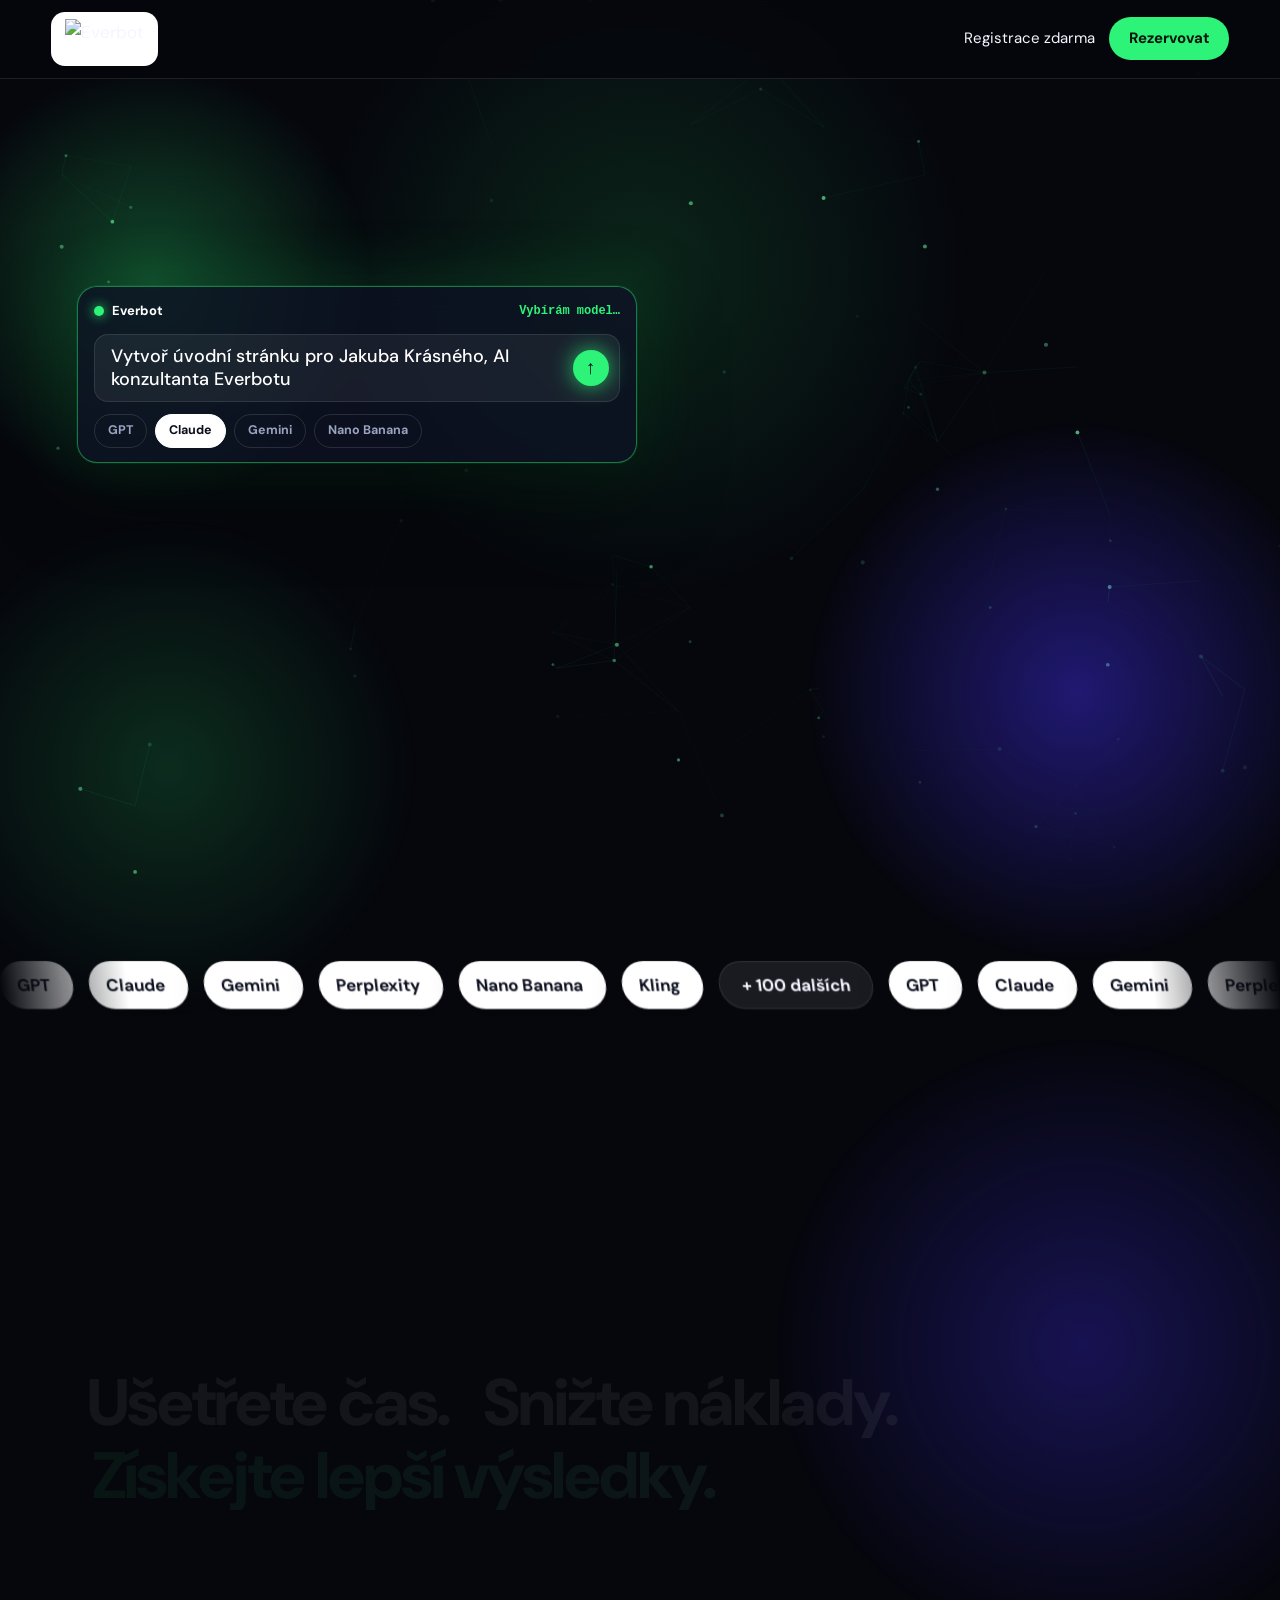
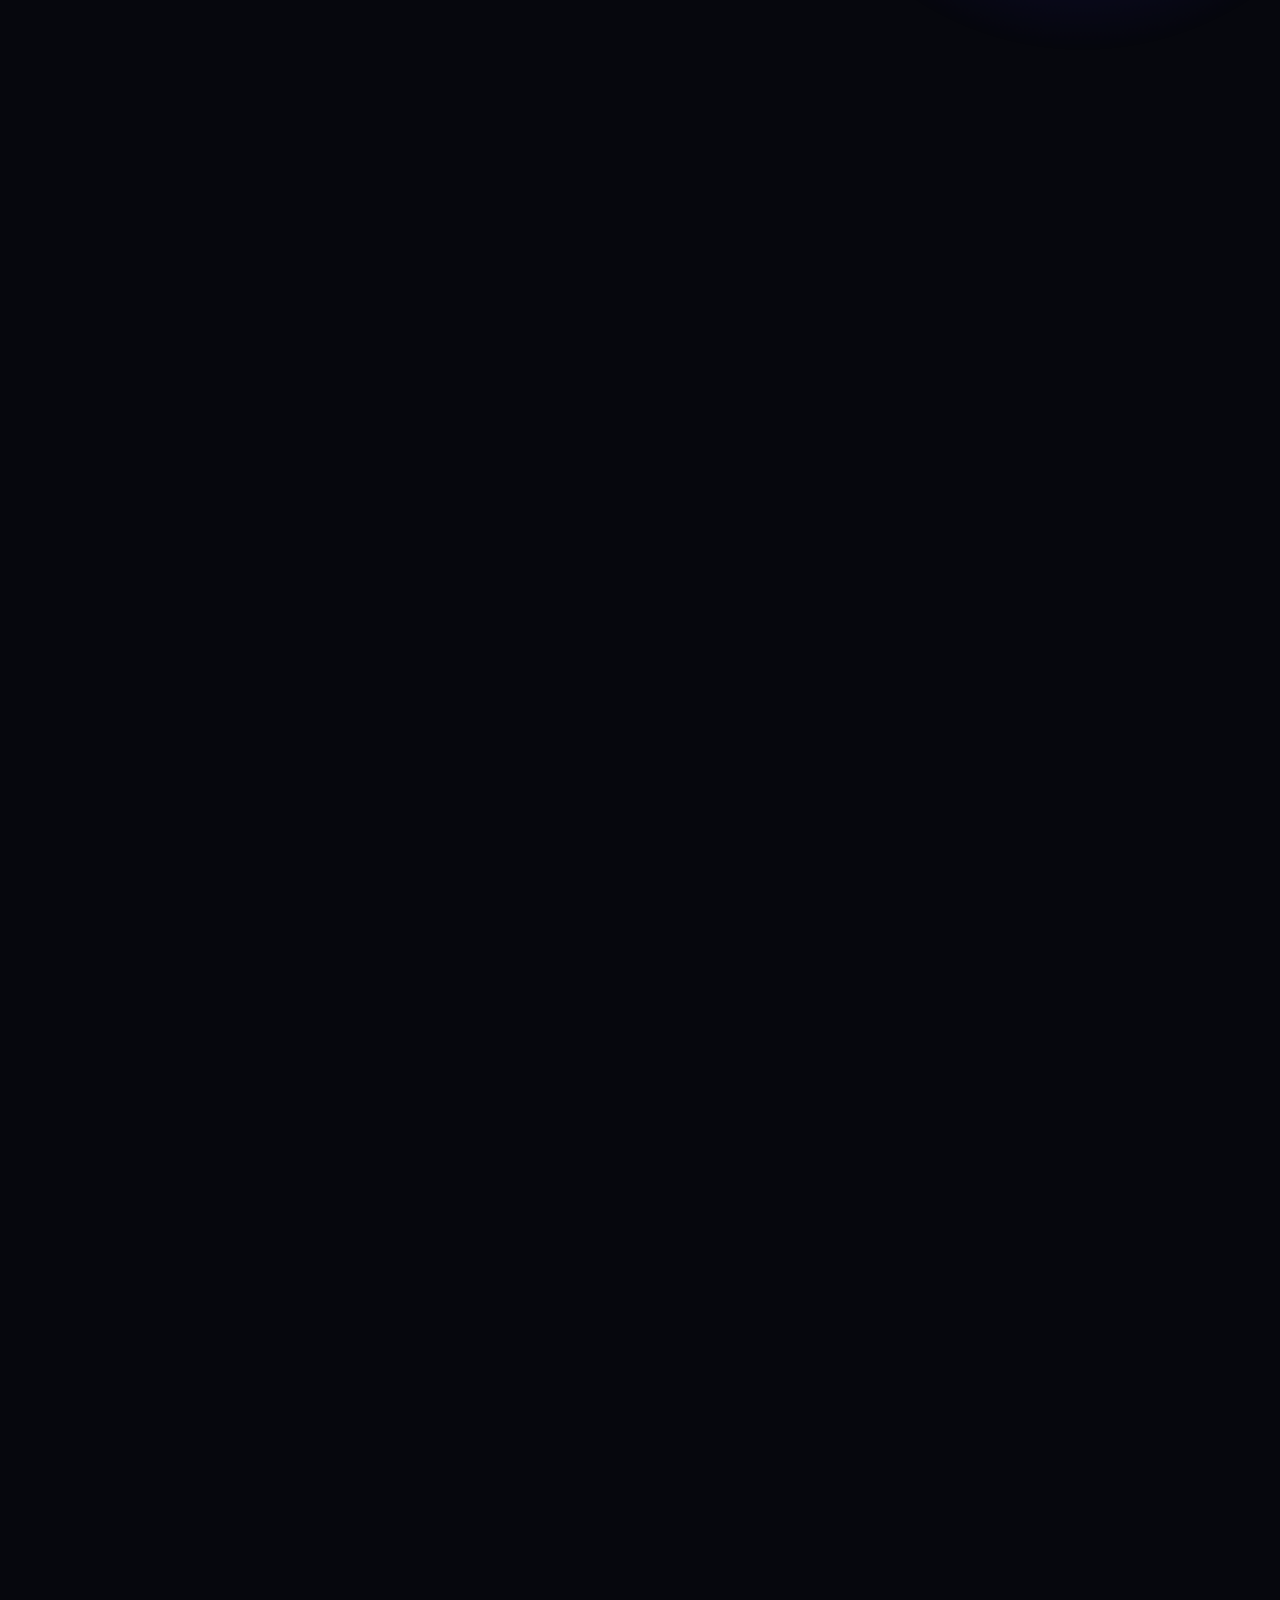
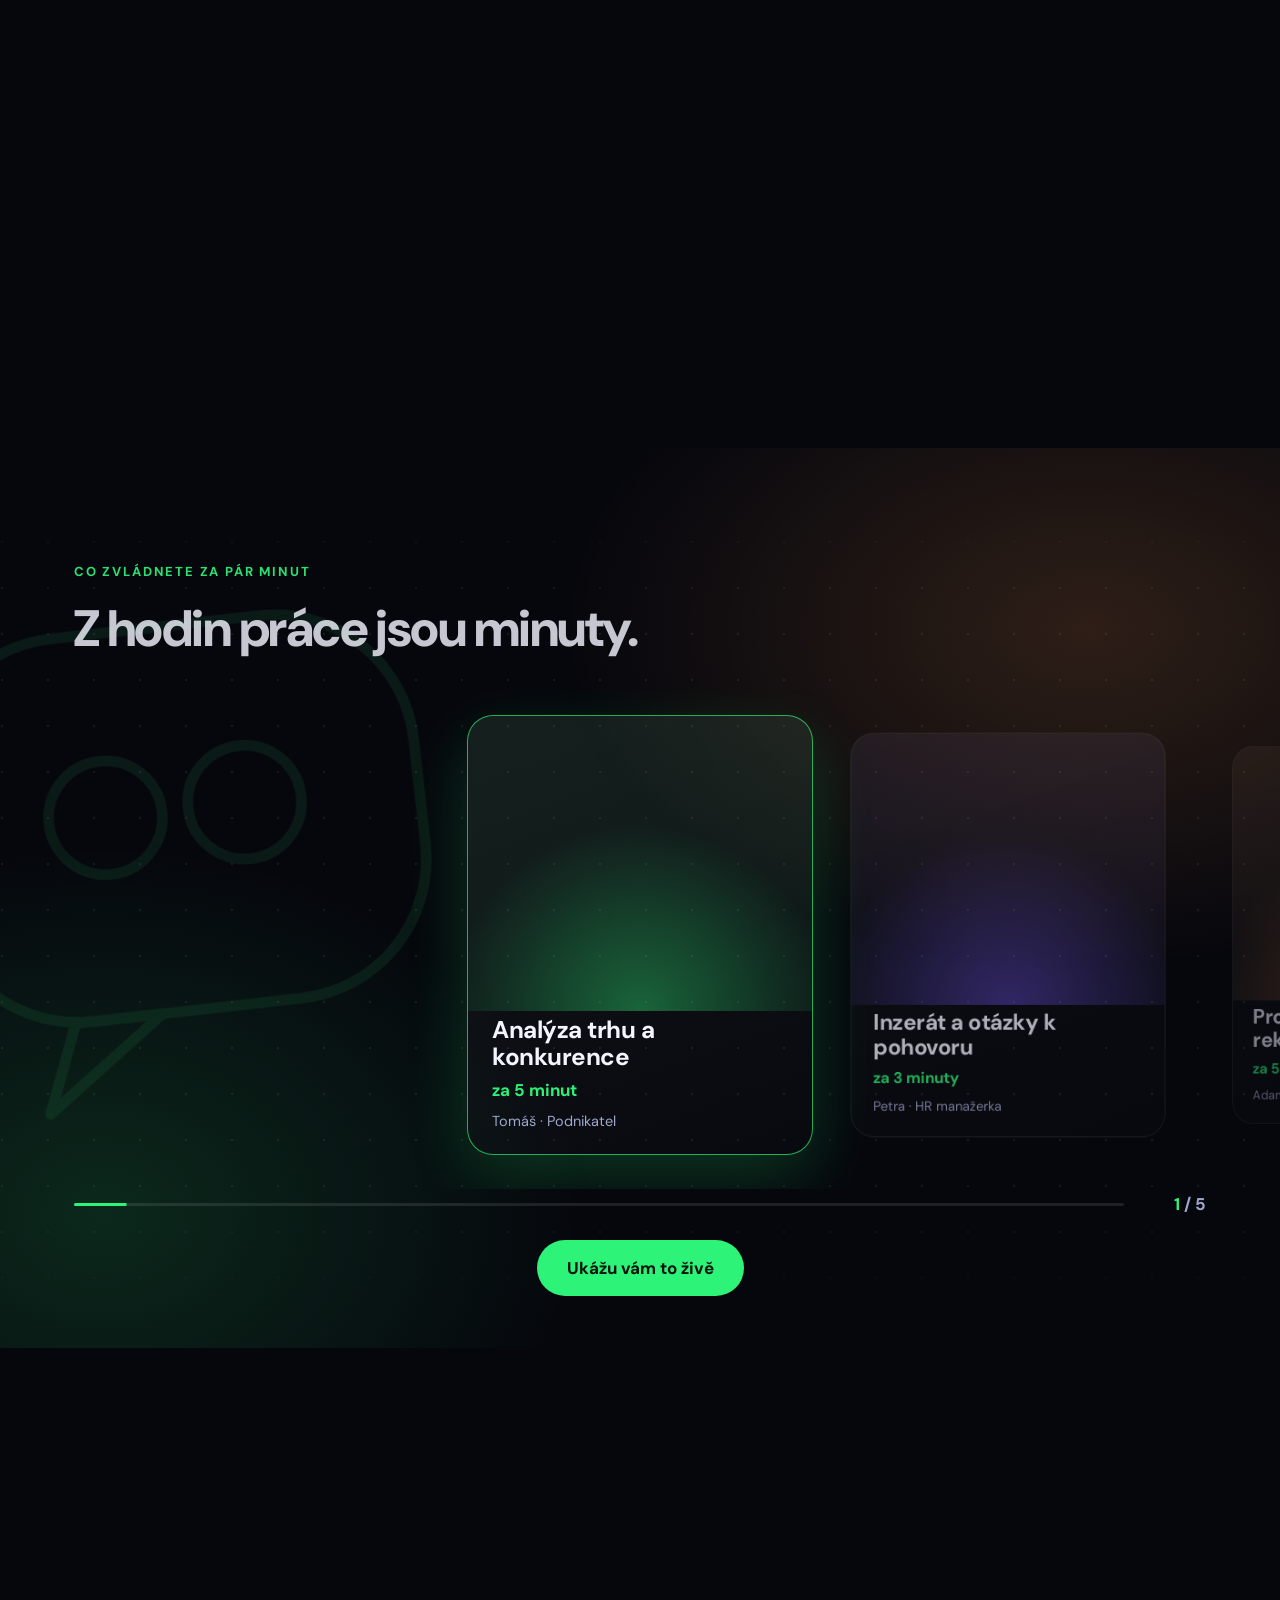
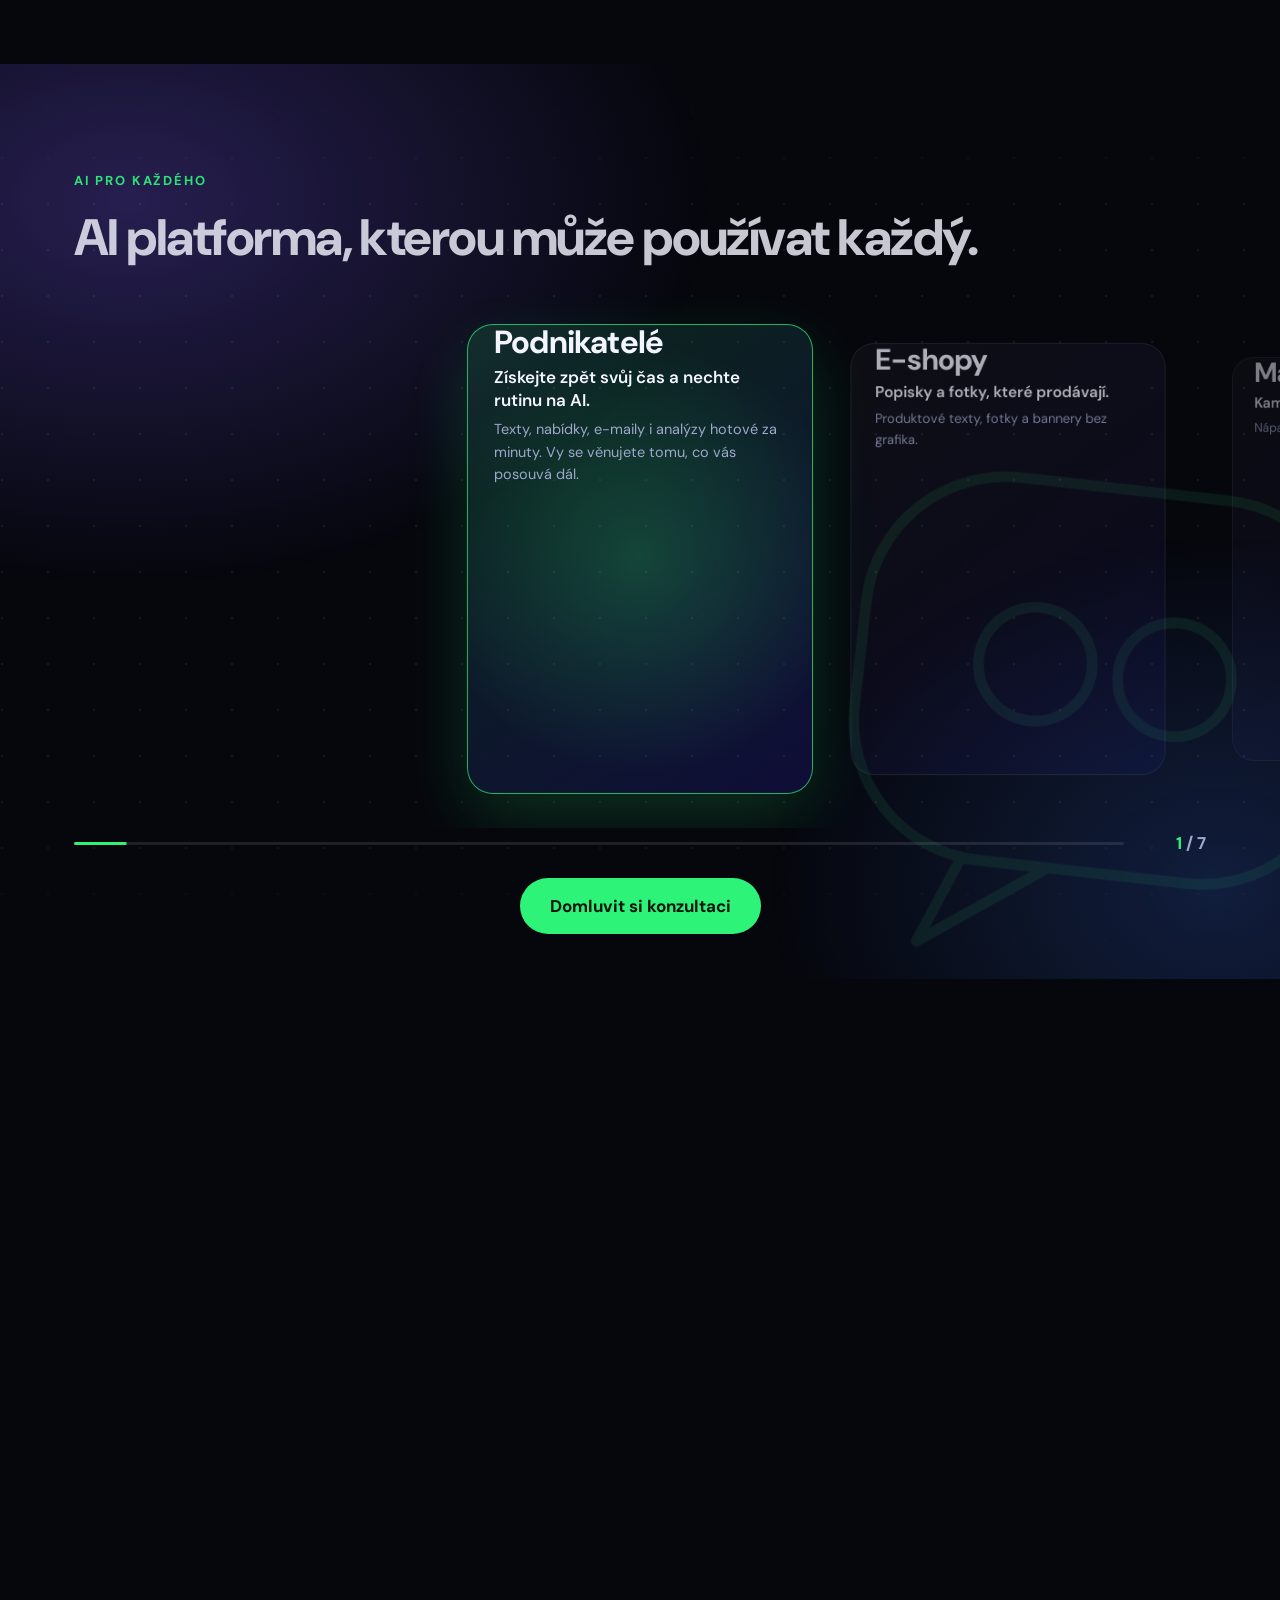
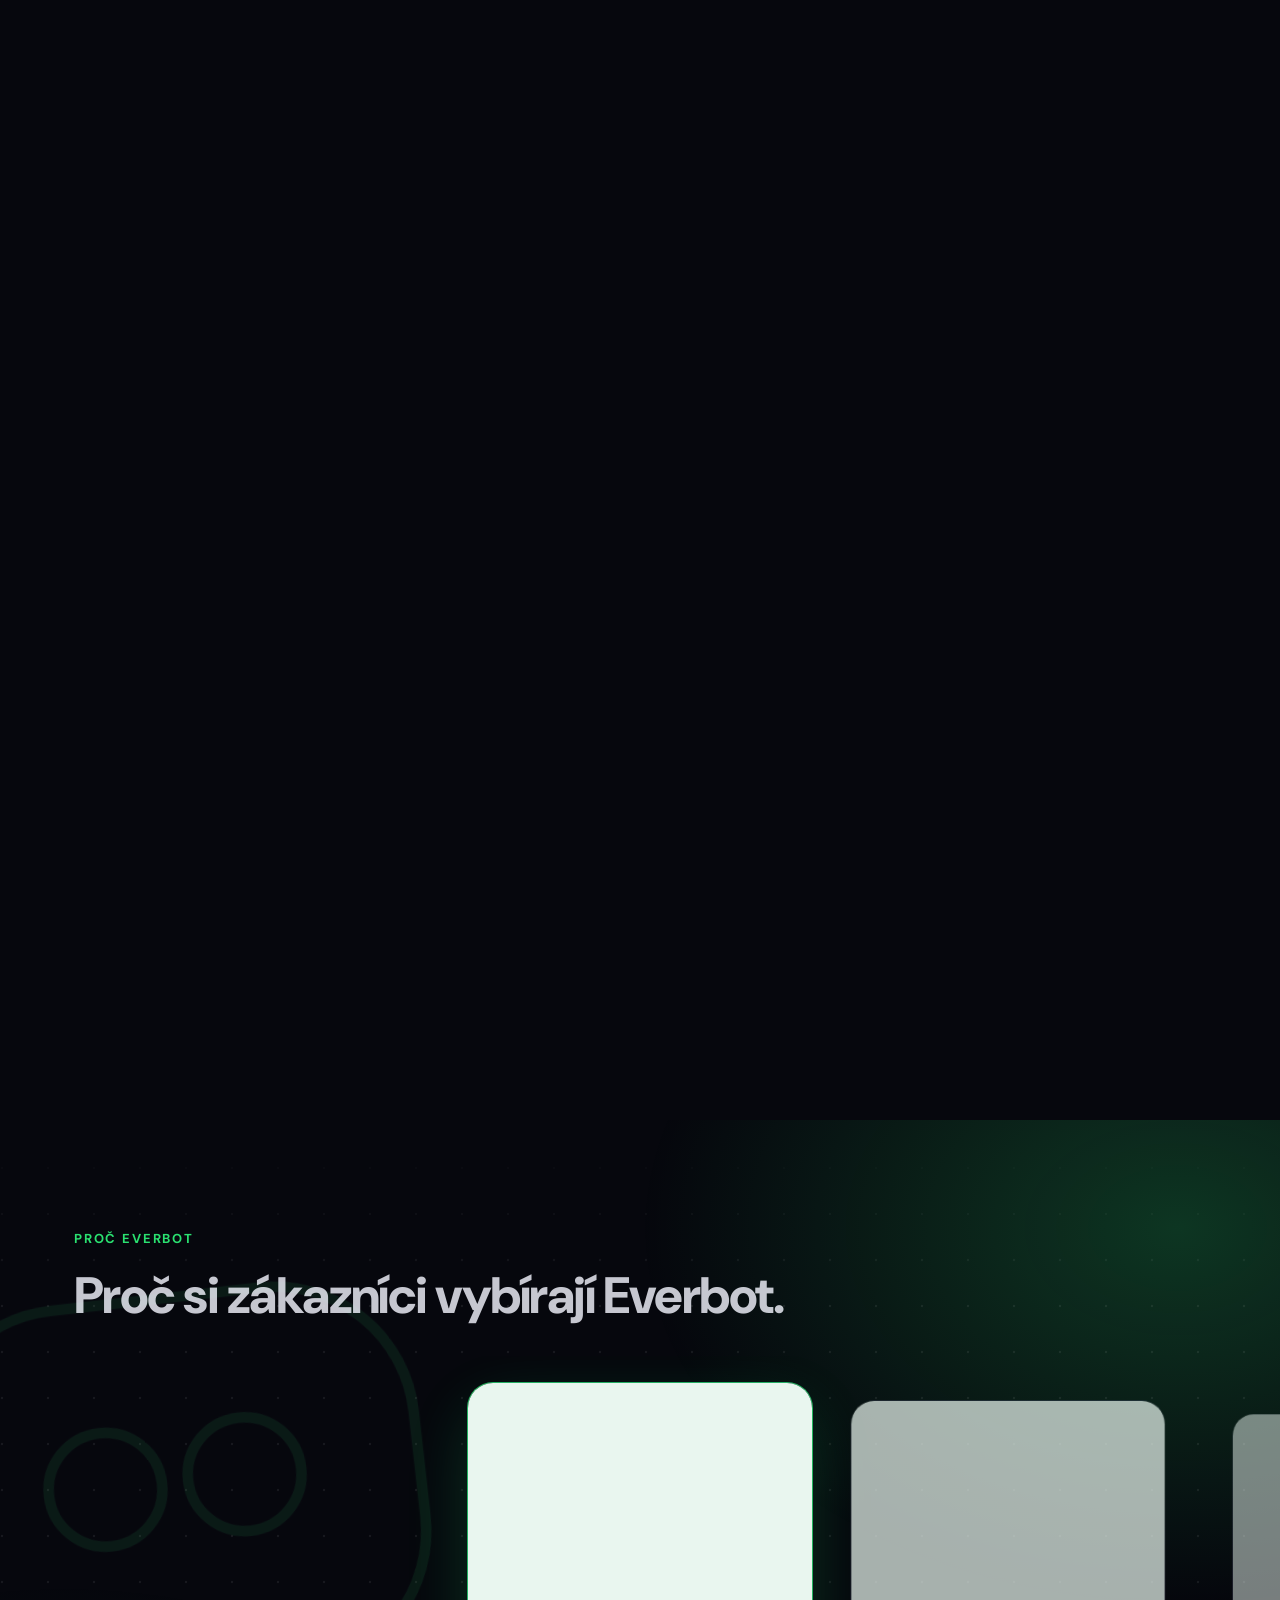
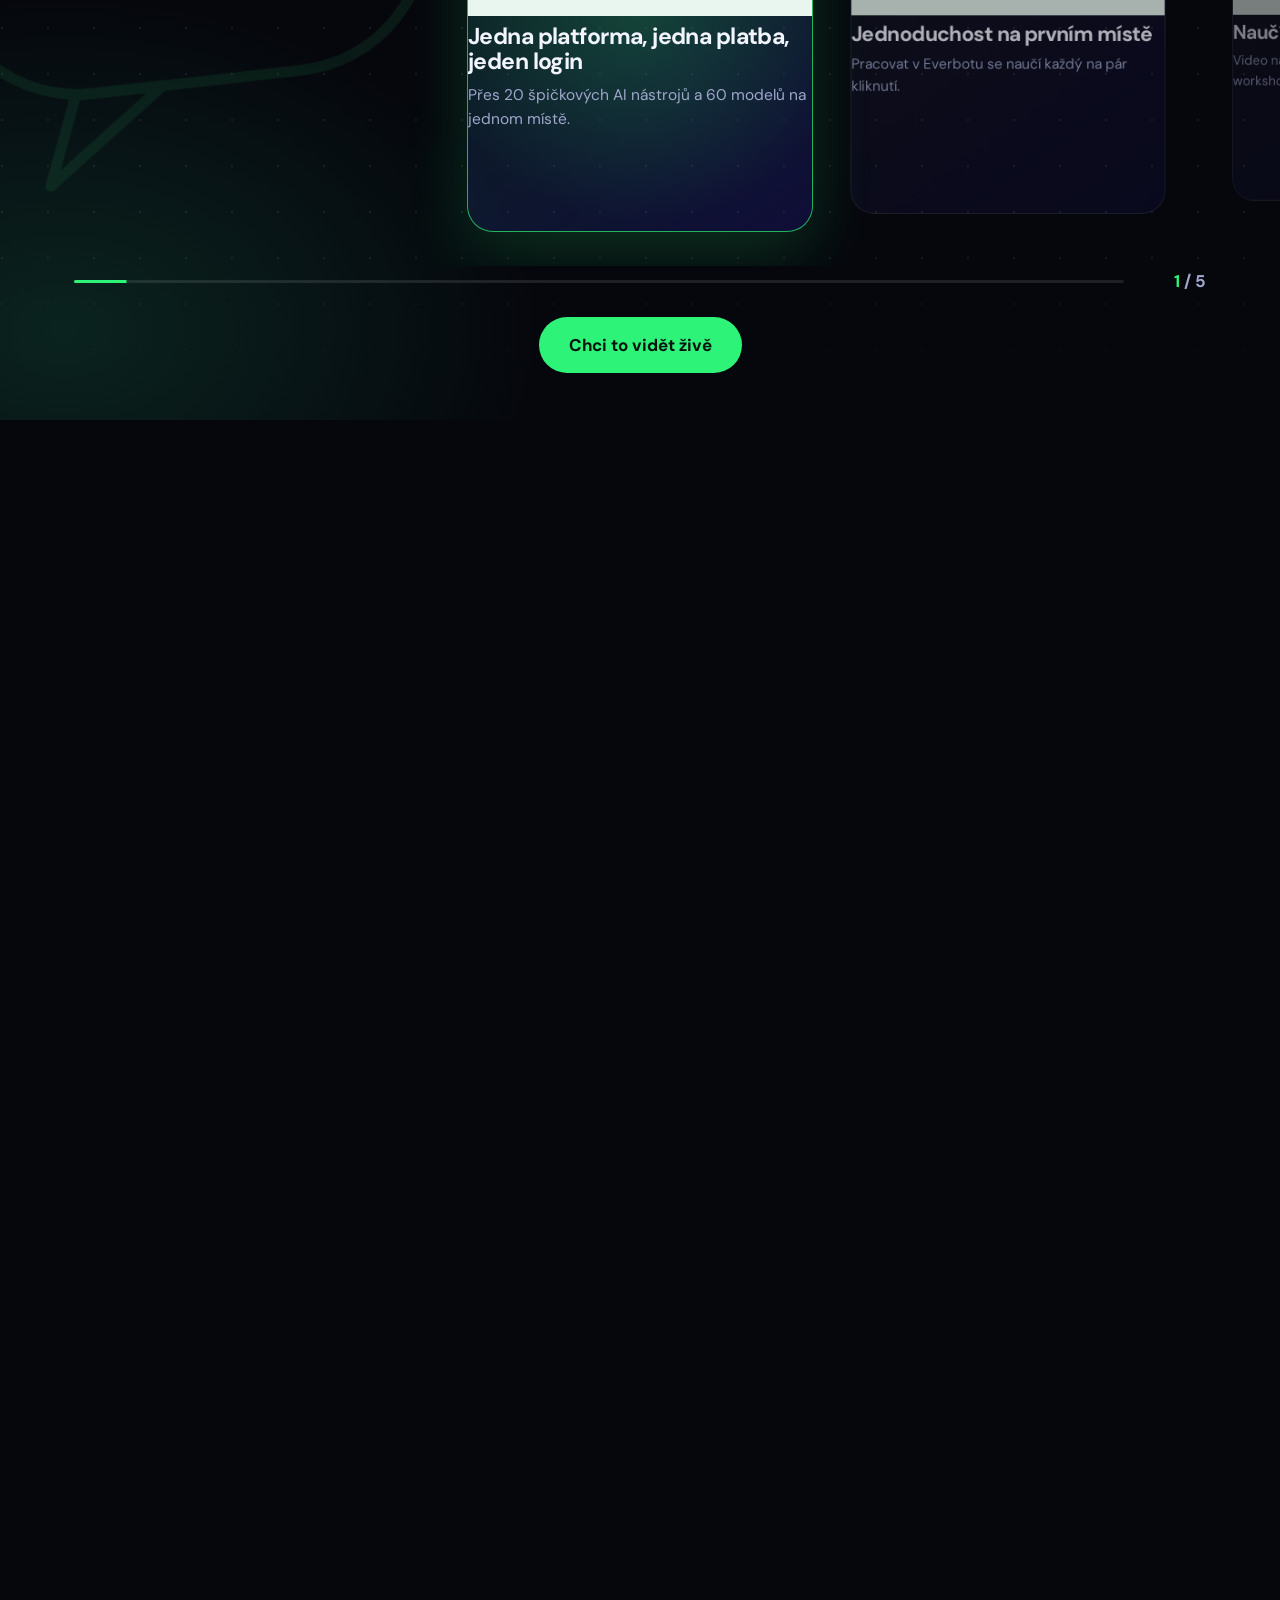
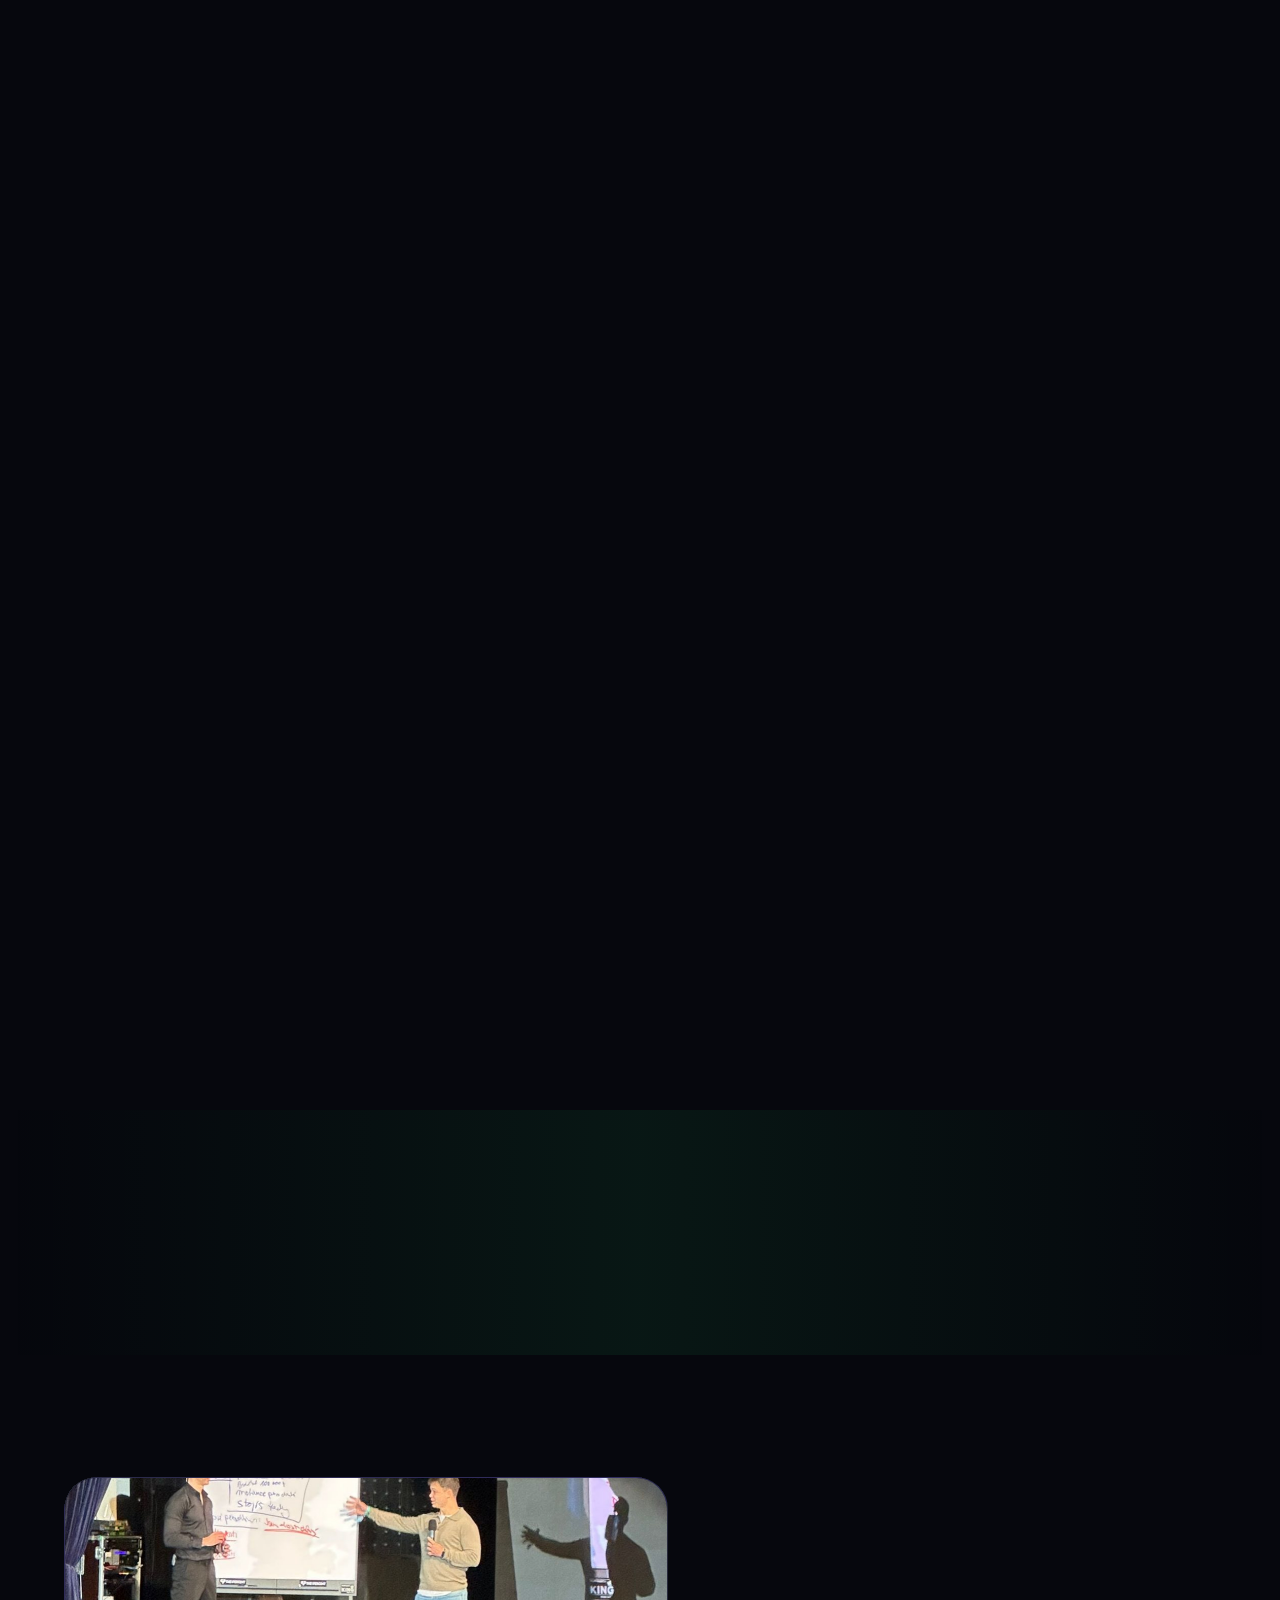
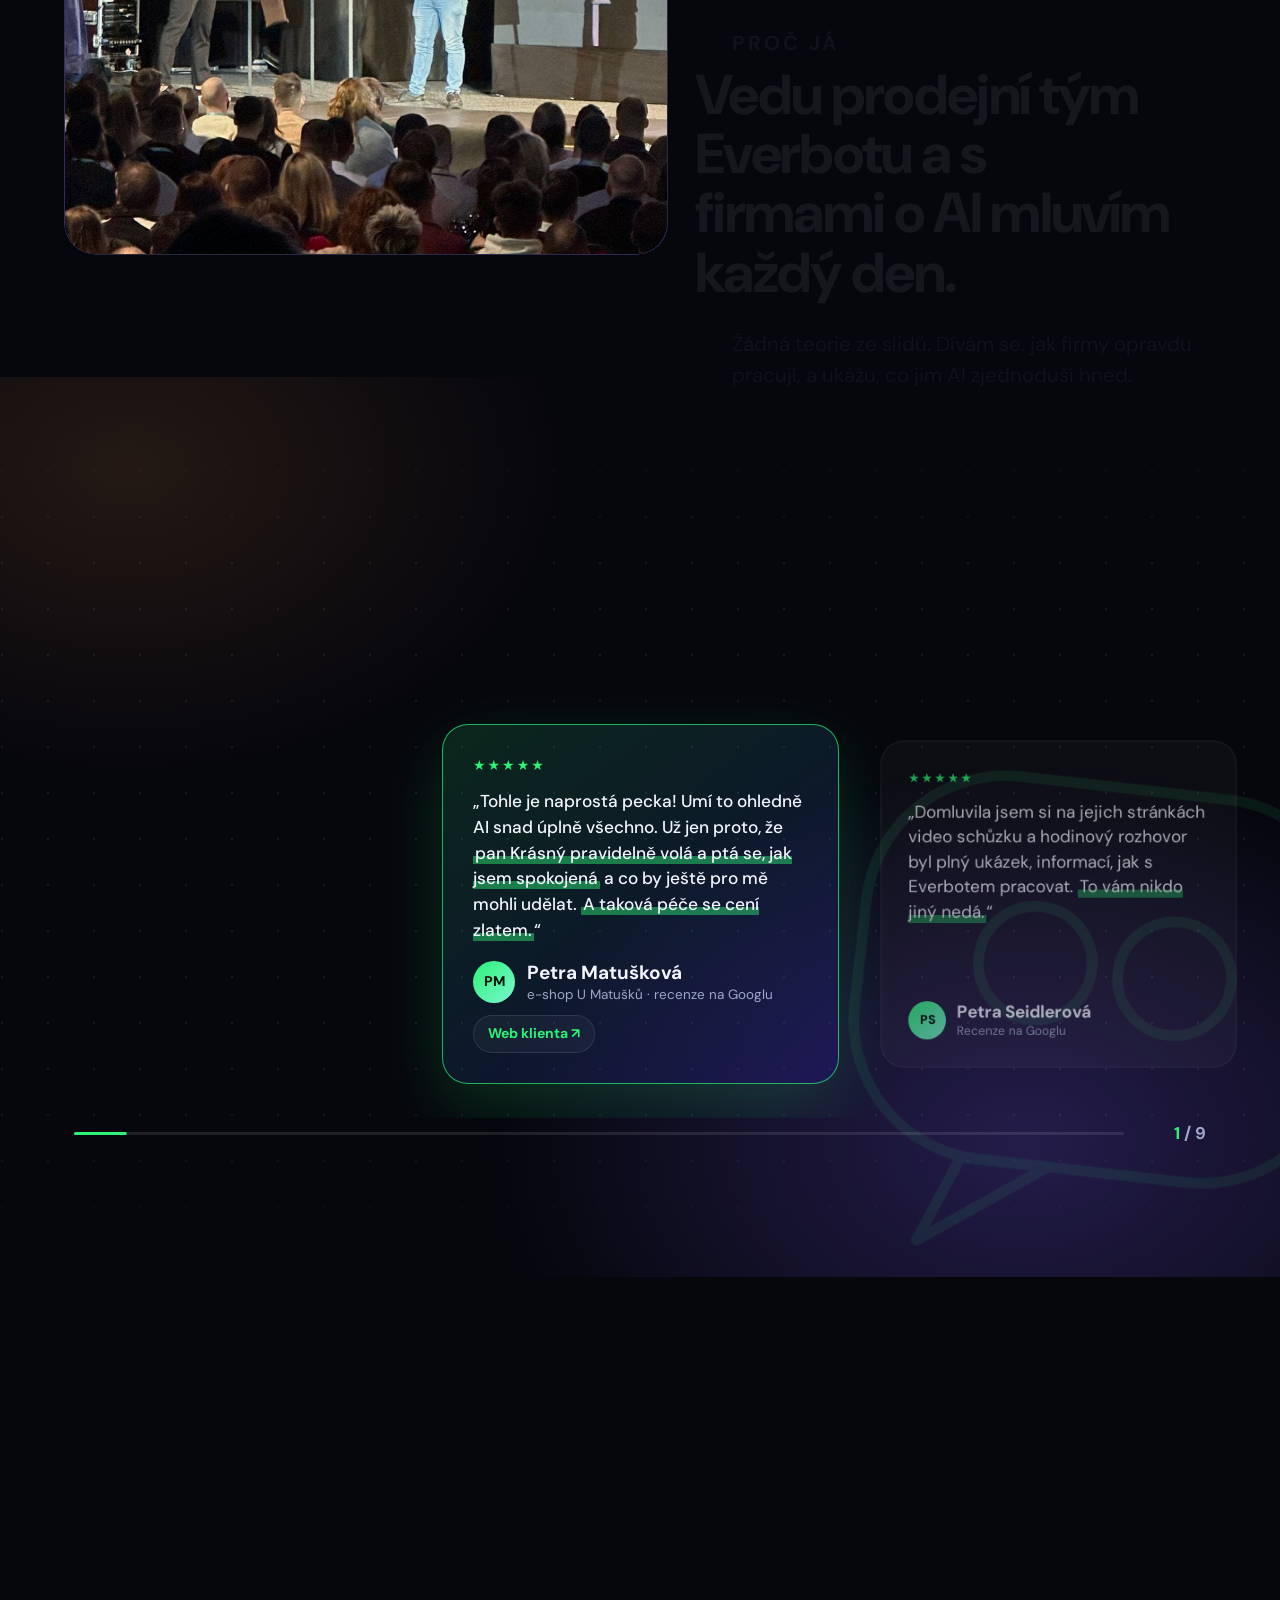
==== commit eb240f09: "Rezervační formulář: výchozí česká předvolba +420 Co-Authored-By: Claude Sonnet 5.5 <noreply@anthrop" ====
--- a/index.html
+++ b/index.html
@@ -8,7 +8,7 @@
 <meta name="description" content="Bezplatná hodinová online konzultace o využití AI. Jakub Krásný, AI konzultant Everbot.">
 <link rel="preconnect" href="https://fonts.googleapis.com">
 <link href="https://fonts.googleapis.com/css2?family=DM+Sans:opsz,wght@9..40,400;9..40,500;9..40,700;9..40,800&display=swap" rel="stylesheet">
-<link rel="stylesheet" href="style.css?v=1792844414">
+<link rel="stylesheet" href="style.css?v=1792844938">
 </head>
 <body>
 <div class="glow" id="glow"></div>
@@ -160,7 +160,7 @@
   <h2>Vyberte si termín</h2>
   <p class="sub">Konzultace je zdarma. Termín je závazný až po mém potvrzení, předtím vám zavolám.</p>
   <div class="cal-box">
-    <iframe src="https://cal.com/jakub-krasny-yqwrbf/konzultace?embed=true&theme=dark&layout=month_view" title="Rezervace konzultace" loading="lazy"></iframe>
+    <iframe src="https://cal.com/jakub-krasny-yqwrbf/konzultace?embed=true&theme=dark&layout=month_view&attendeePhoneNumber=%2B420" title="Rezervace konzultace" loading="lazy"></iframe>
   </div>
   <p class="contact">Raději rovnou telefonem nebo e-mailem?<br><a href="tel:+420733173863">+420 733 173 863</a> · <a href="mailto:jakub.krasny@everbot.ai">jakub.krasny@everbot.ai</a></p>
 </section>
@@ -172,9 +172,9 @@
   <a href="https://everbot.ai" target="_blank" rel="noopener">everbot.ai</a>
 </footer>
 
-<script src="vendor/gsap.min.js?v=1792844414"></script>
-<script src="vendor/ScrollTrigger.min.js?v=1792844414"></script>
-<script src="fx.js?v=1792844414"></script>
-<script src="main.js?v=1792844414"></script>
+<script src="vendor/gsap.min.js?v=1792844938"></script>
+<script src="vendor/ScrollTrigger.min.js?v=1792844938"></script>
+<script src="fx.js?v=1792844938"></script>
+<script src="main.js?v=1792844938"></script>
 </body>
 </html>
